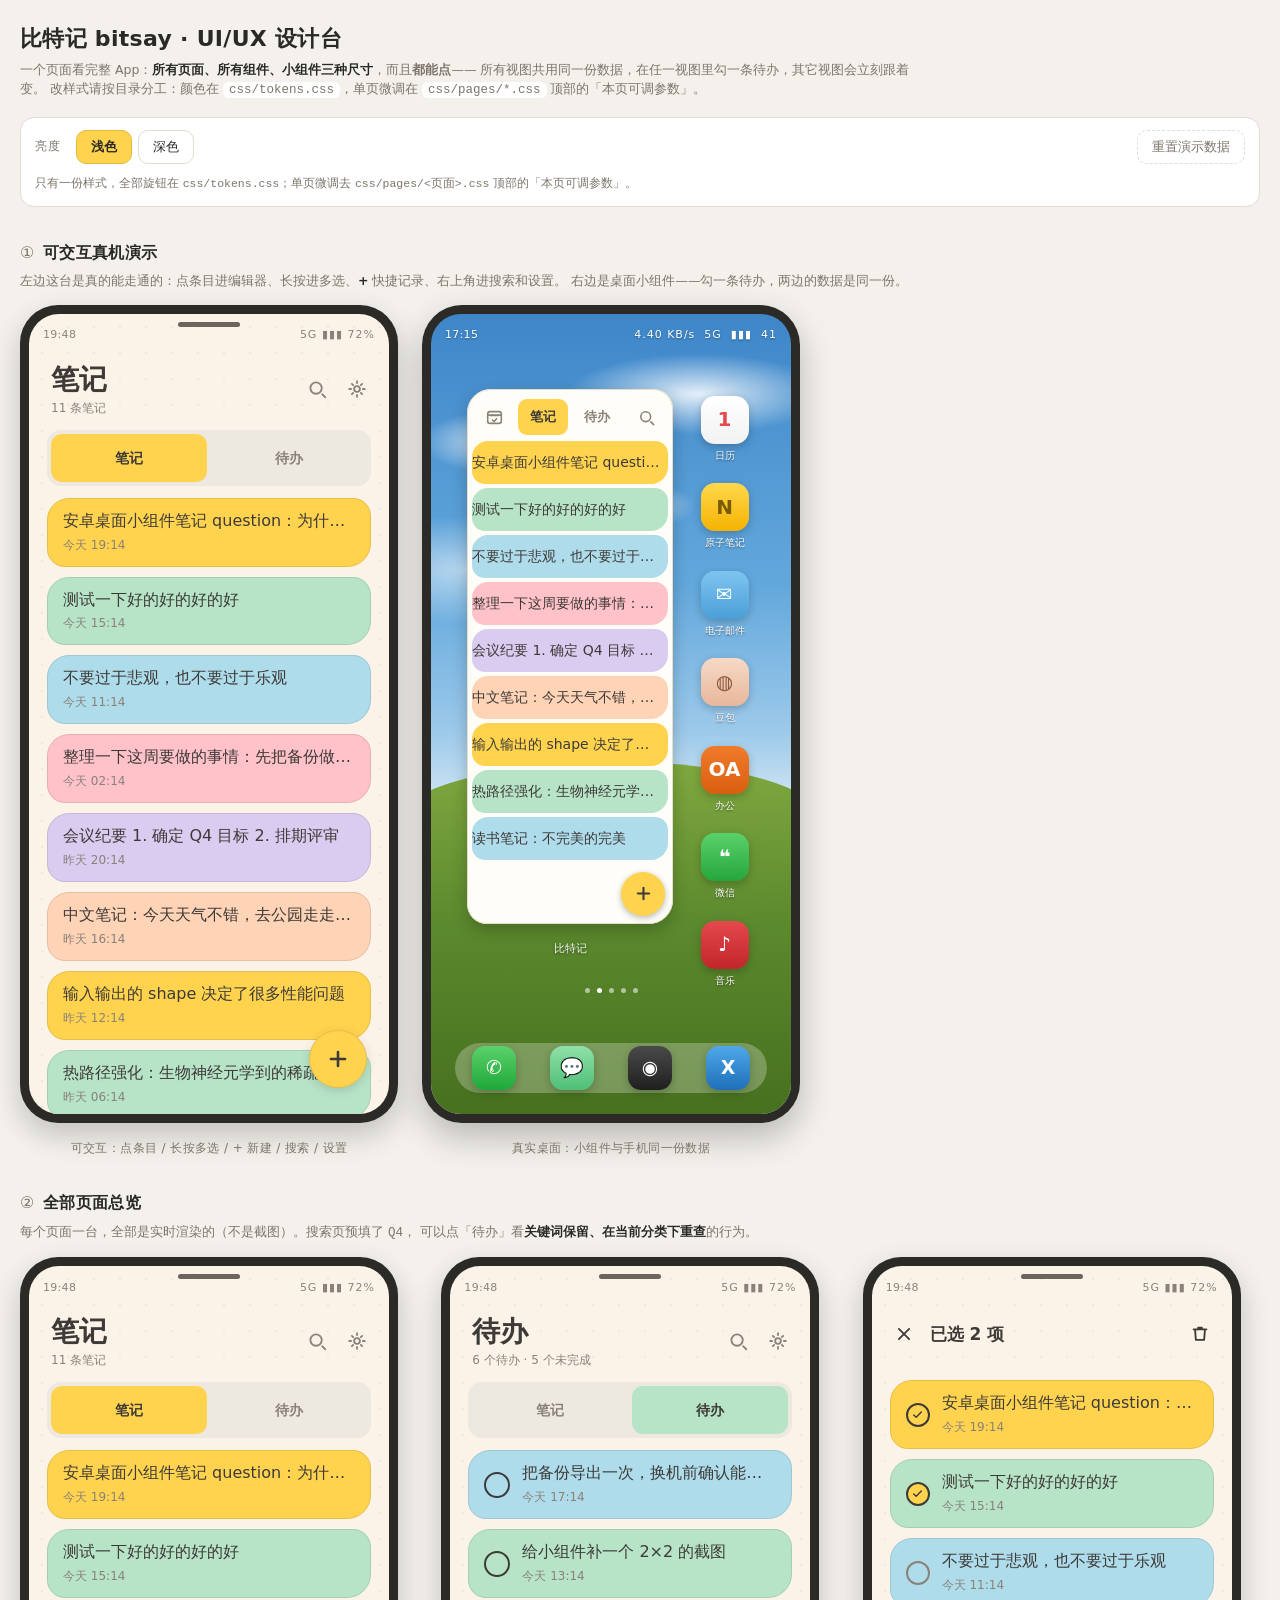
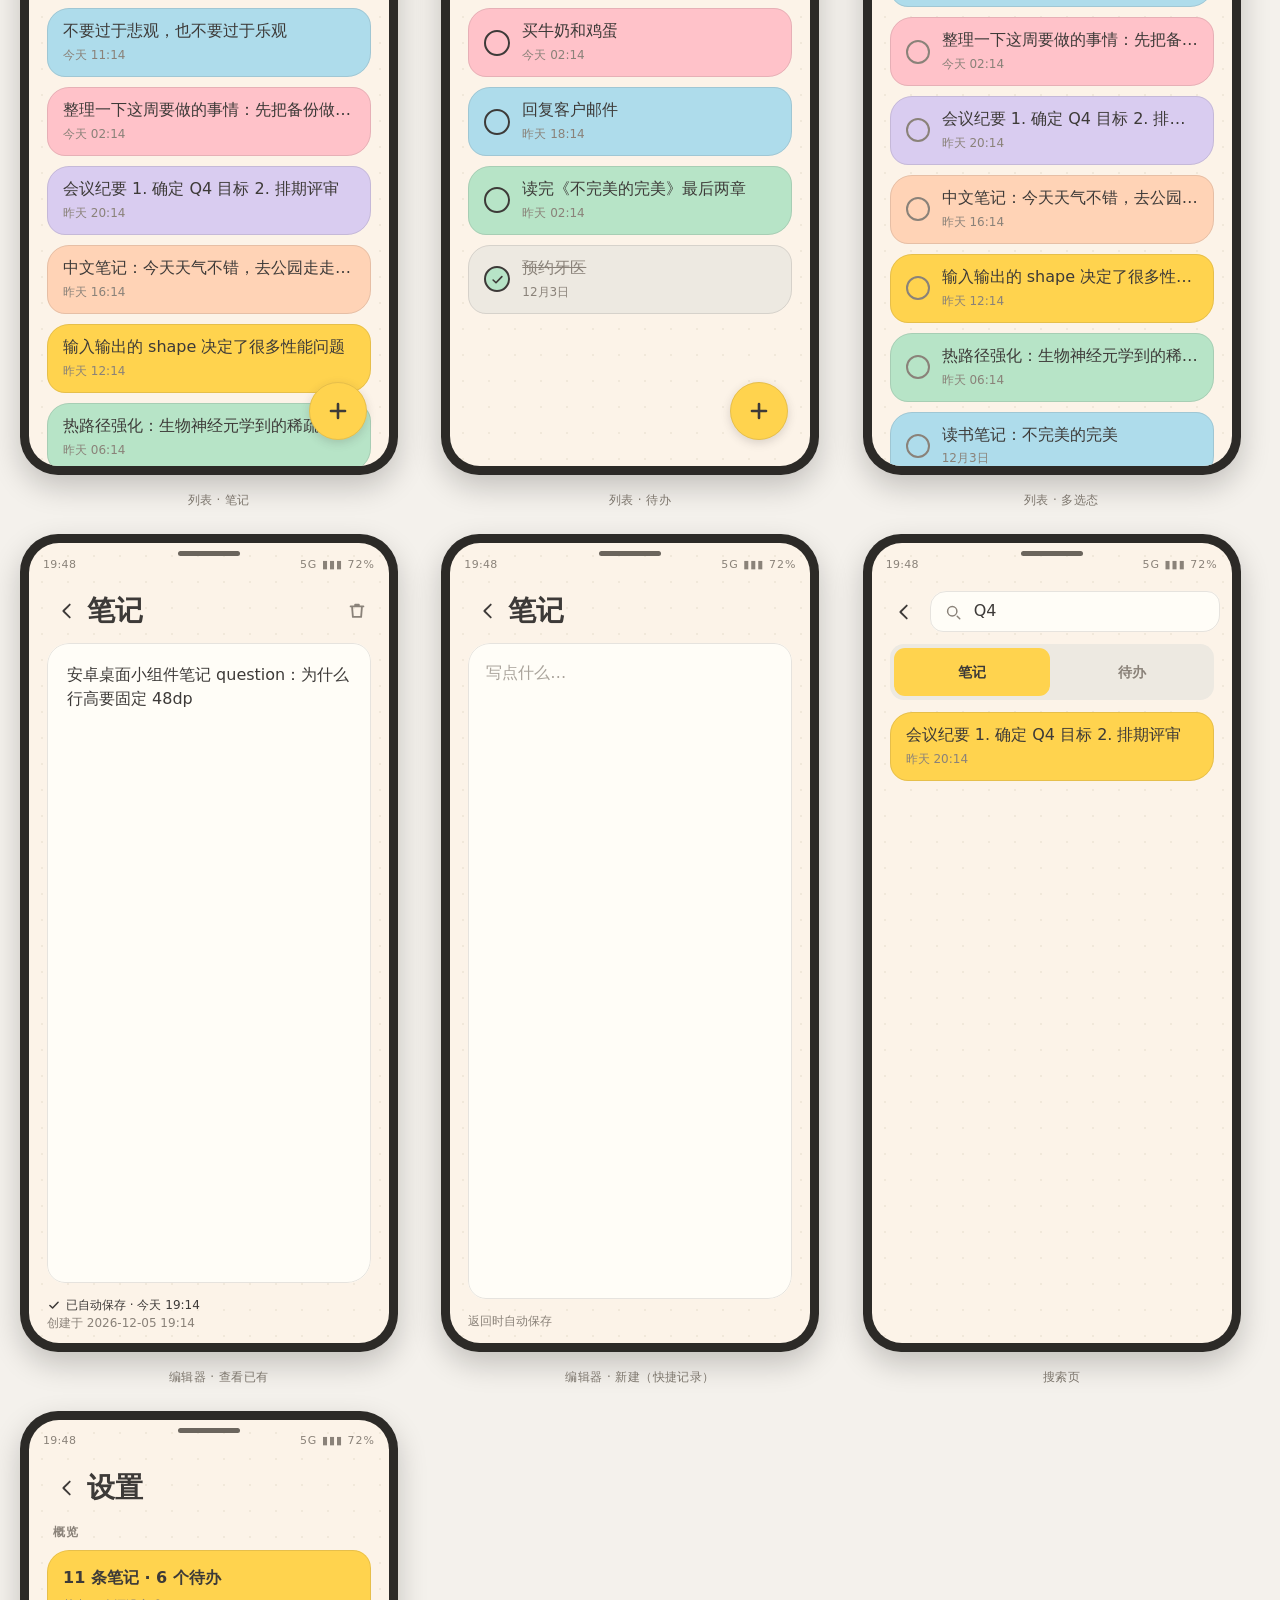
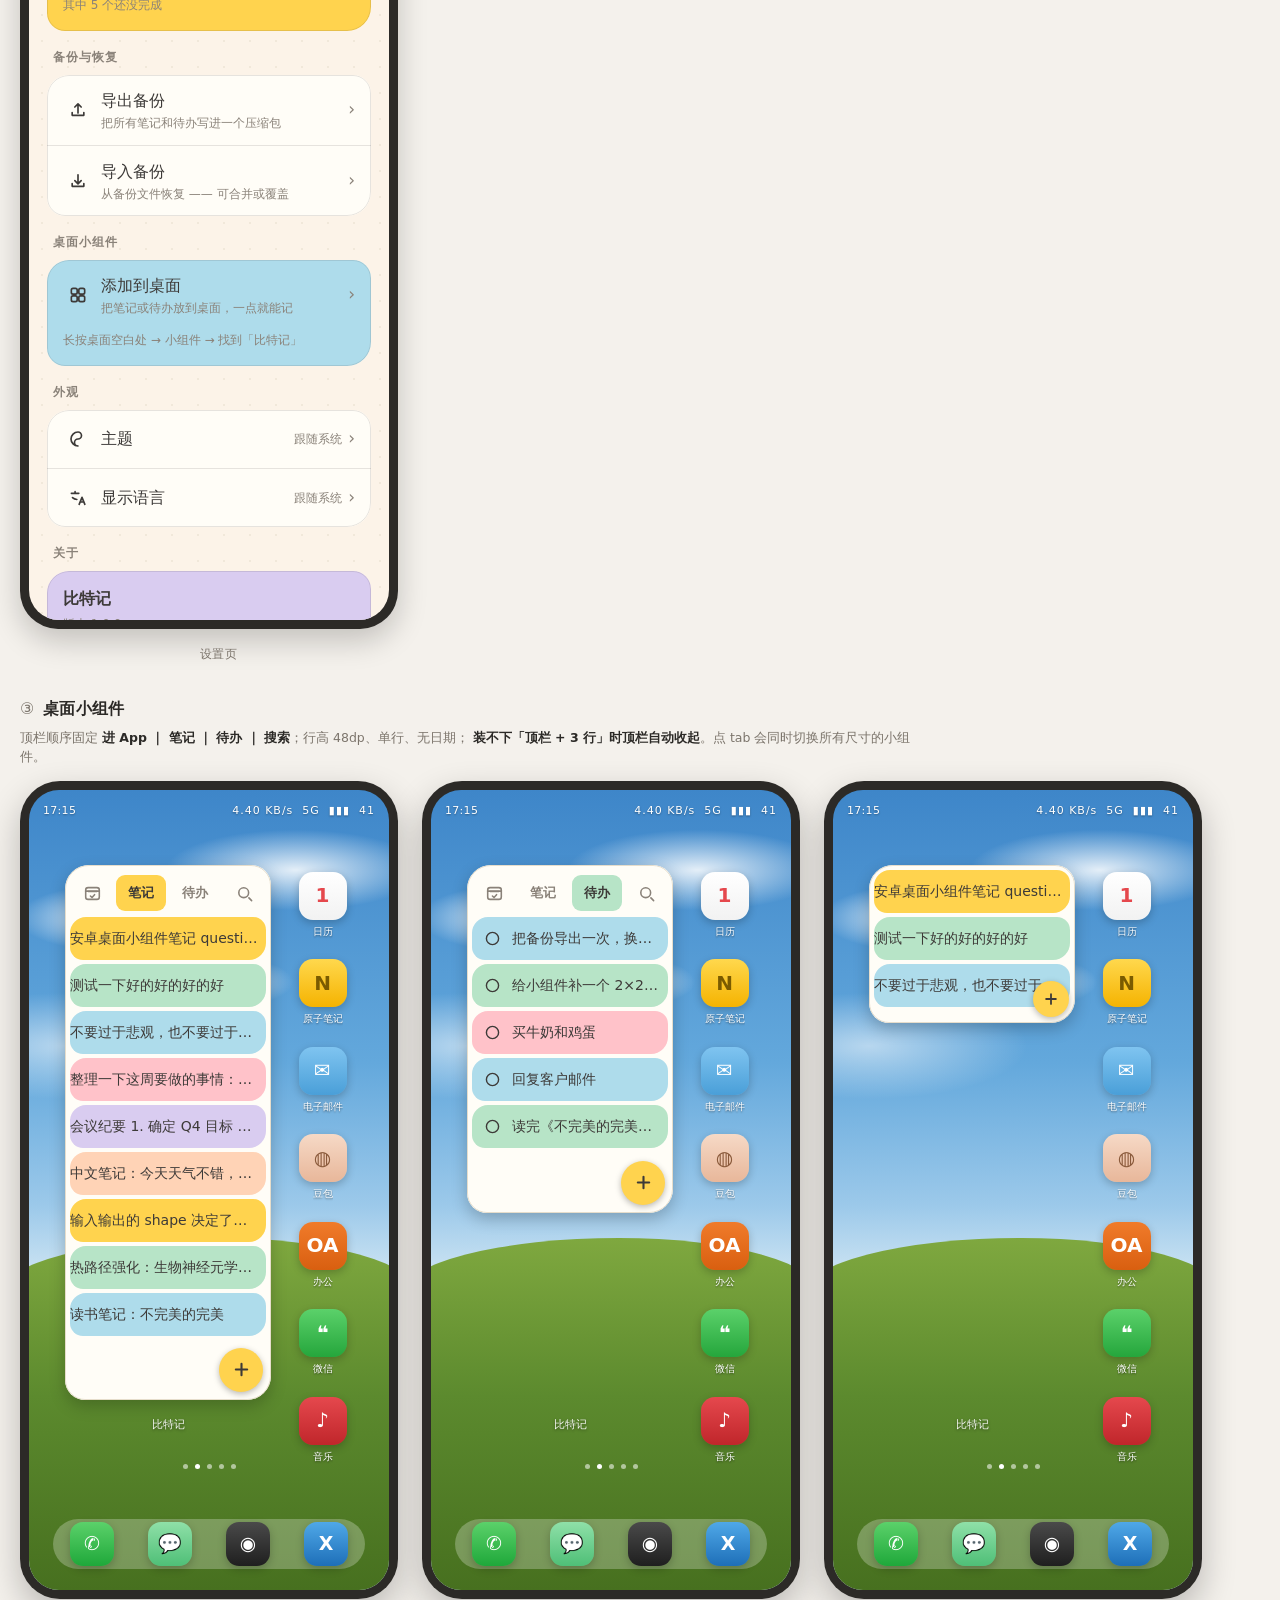
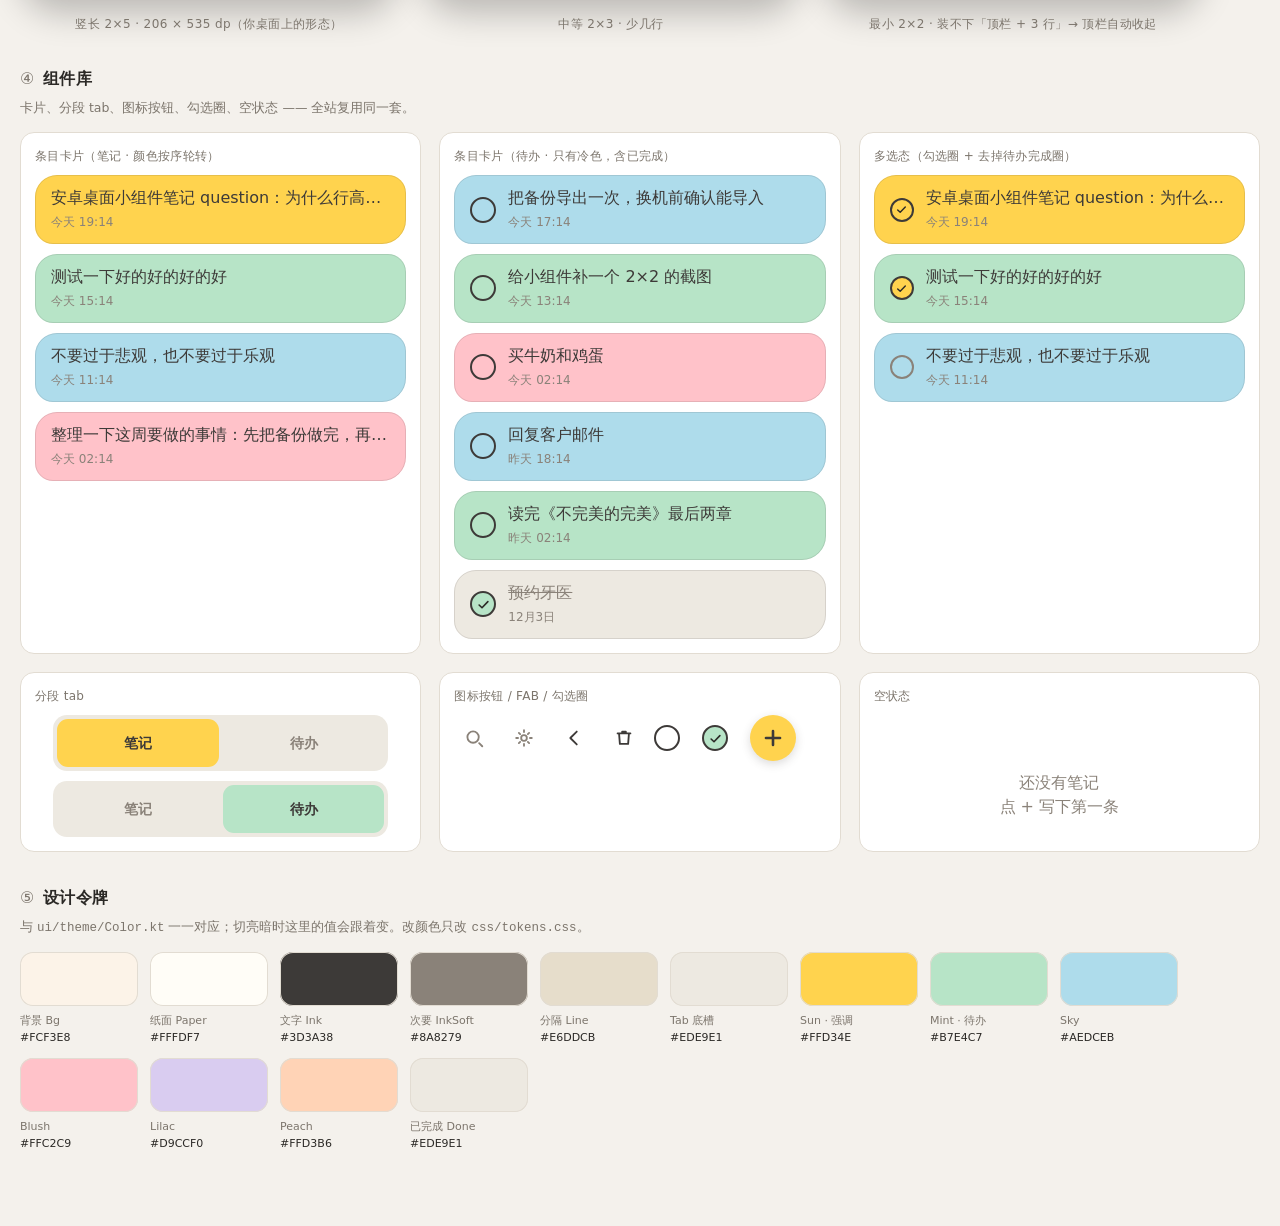
==== design/index.html @ 50a872a7 "feat: 新增预览调试网页" ====
<!DOCTYPE html>
<html lang="zh-CN">
<head>
<meta charset="utf-8">
<meta name="viewport" content="width=device-width, initial-scale=1">
<title>比特记 bitsay · UI/UX 设计台</title>
<!-- 顺序有讲究：tokens → base → components → 各页面 → 深色 → 演示台 -->
<link rel="stylesheet" href="css/tokens.css">
<link rel="stylesheet" href="css/base.css">
<link rel="stylesheet" href="css/components.css">
<link rel="stylesheet" href="css/pages/list.css">
<link rel="stylesheet" href="css/pages/editor.css">
<link rel="stylesheet" href="css/pages/search.css">
<link rel="stylesheet" href="css/pages/settings.css">
<link rel="stylesheet" href="css/pages/widget.css">
<link rel="stylesheet" href="css/pages/homescreen.css">
<link rel="stylesheet" href="css/dark.css">
<link rel="stylesheet" href="css/board.css">
</head>
<body data-dark="0">



<div class="shell">
  <h1 class="shell__title">比特记 bitsay · UI/UX 设计台</h1>
  <p class="shell__sub">
    一个页面看完整 App：<b>所有页面、所有组件、小组件三种尺寸</b>，而且<strong>都能点</strong>——
    所有视图共用同一份数据，在任一视图里勾一条待办，其它视图会立刻跟着变。
    改样式请按目录分工：颜色在 <code>css/tokens.css</code>，单页微调在 <code>css/pages/*.css</code> 顶部的「本页可调参数」。
  </p>

  <div class="panel">
    <div class="panel__row">
      <span class="panel__label">亮度</span>
      <div id="modes" style="display:flex;gap:6px">
        <button class="btn" data-d="0" aria-pressed="true">浅色</button>
        <button class="btn" data-d="1">深色</button>
      </div>
      <span class="spacer"></span>
      <button class="btn btn--ghost" id="reset">重置演示数据</button>
    </div>
    <div class="panel__row" style="margin-top:10px">
      <span class="hint">
        只有一份样式，全部旋钮在 <code>css/tokens.css</code>；单页微调去
        <code>css/pages/&lt;页面&gt;.css</code> 顶部的「本页可调参数」。
      </span>
    </div>
  </div>

  <h2 class="sect-title"><span class="n">①</span>可交互真机演示</h2>
  <p class="sect-sub">左边这台是真的能走通的：点条目进编辑器、长按进多选、<b>+</b> 快捷记录、右上角进搜索和设置。
    右边是桌面小组件——勾一条待办，两边的数据是同一份。</p>
  <div class="stage" id="demo"></div>

  <h2 class="sect-title"><span class="n">②</span>全部页面总览</h2>
  <p class="sect-sub">每个页面一台，全部是实时渲染的（不是截图）。搜索页预填了 <code>Q4</code>，
    可以点「待办」看<b>关键词保留、在当前分类下重查</b>的行为。</p>
  <div class="grid" id="overview"></div>

  <h2 class="sect-title"><span class="n">③</span>桌面小组件</h2>
  <p class="sect-sub">顶栏顺序固定 <b>进 App ｜ 笔记 ｜ 待办 ｜ 搜索</b>；行高 48dp、单行、无日期；
    <b>装不下「顶栏 + 3 行」时顶栏自动收起</b>。点 tab 会同时切换所有尺寸的小组件。</p>
  <div class="stage" id="widgets"></div>

  <h2 class="sect-title"><span class="n">④</span>组件库</h2>
  <p class="sect-sub">卡片、分段 tab、图标按钮、勾选圈、空状态 —— 全站复用同一套。</p>
  <div class="knobs" id="components"></div>

  <h2 class="sect-title"><span class="n">⑤</span>设计令牌</h2>
  <p class="sect-sub">与 <code>ui/theme/Color.kt</code> 一一对应；切亮暗时这里的值会跟着变。改颜色只改 <code>css/tokens.css</code>。</p>
  <div class="pal" id="palette"></div>

  </div>
</div>

<script src="js/icons.js"></script>
<script src="js/store.js"></script>
<script src="js/ui.js"></script>
<script src="js/pages/list.js"></script>
<script src="js/pages/editor.js"></script>
<script src="js/pages/search.js"></script>
<script src="js/pages/settings.js"></script>
<script src="js/pages/widget.js"></script>
<script src="js/app.js"></script>
</body>
</html>
---- design/css/tokens.css ----
/* ==========================================================================
   tokens.css —— 设计令牌（唯一的"真理来源"）
   --------------------------------------------------------------------------
   整个设计台只有这一份样式：想调整观感，**优先改这里**。
   某个页面要单独调，去 css/pages/<页面>.css 顶部的「本页可调参数」，
   那里可以在不改全局的前提下覆盖这些变量。

   约束：页面样式里不许写死 #RRGGBB，只能用 var(--c-*)。
   ========================================================================== */

:root{
  /* ================= 颜色（浅色） =================
     与 ui/theme/Color.kt 的 LightPalette、res/values/colors.xml 一一对应 */
  --c-bg:        #FCF3E8;   /* 页面底色，牛皮纸 */
  --c-paper:     #FFFDF7;   /* 纸面：编辑器、输入框、白色卡片 */
  --c-ink:       #3D3A38;   /* 主文字 */
  --c-ink-soft:  #8A8279;   /* 次要文字：时间、说明 */
  --c-line:      #E6DDCB;   /* 分隔线 / 点阵 */
  --c-track:     #EDE9E1;   /* 分段 tab 的底槽 */

  --c-sun:   #FFD34E;       /* 主题强调色，也是笔记卡片的第 1 色 */
  --c-mint:  #B7E4C7;       /* 待办强调色 */
  --c-sky:   #AEDCEB;
  --c-blush: #FFC2C9;
  --c-lilac: #D9CCF0;
  --c-peach: #FFD3B6;
  --c-done:  #EDE9E1;       /* 已完成的卡片 */

  --c-on-accent: #3D3A38;   /* 压在粉彩色块上的文字 */
  --c-shadow:    rgba(61,58,56,.18);
  --c-danger:    #D9736B;

  /* ================= 颜色（深色） =================
     深色不是"把颜色反过来"：粉彩整体降亮度，否则等于在暗底上戳六个洞 */
  --c-bg-d:        #211F1D;
  --c-paper-d:     #2C2A27;
  --c-ink-d:       #F2EDE4;
  --c-ink-soft-d:  #A79F94;
  --c-line-d:      #443F39;
  --c-track-d:     #3A3733;
  --c-sun-d:   #6B5320;
  --c-mint-d:  #2F4F3C;
  --c-sky-d:   #29454F;
  --c-blush-d: #52333A;
  --c-lilac-d: #3E3654;
  --c-peach-d: #523D2C;
  --c-done-d:  #2A2825;
  --c-on-accent-d: #F2EDE4;
  --c-shadow-d: rgba(0,0,0,.45);

  /* ================= 形状 =================
     四角半径刻意不相等（对应 CuteShape），这是"手绘感"最省力的来源 */
  --r-card:     22px 18px 24px 18px;
  --r-card-sm:  16px 13px 17px 13px;
  --r-block:    14px;      /* 分段 tab 的底槽 / 设置页色块 */
  --r-tab:      11px;
  --r-pill:     999px;

  /* ================= 描边 ================= */
  --bw:      1.5px;        /* 卡片描边粗细 */
  --bc:      rgba(61,58,56,.13);

  /* ================= 间距节奏 ================= */
  --sp-1: 4px;  --sp-2: 8px;  --sp-3: 12px;
  --sp-4: 16px; --sp-5: 20px; --sp-6: 28px;
  --pad-page:  18px;       /* 页面左右留白 */
  --gap-list:  10px;       /* 列表条目间距 */

  /* 列表 / 卡片：首页和搜索页共用同一套 .list / .card，
     所以默认值放全局，避免某一页忘了定义导致整条 padding 失效。
     各页仍可在自己的「本页可调参数」里覆盖（见 css/pages/list.css / search.css） */
  --list-pad-x:      18px;   /* 列表左右留白（实测卡片 x 18..342） */
  --list-pad-top:    12px;
  --list-pad-bottom: 104px;  /* 给 FAB 让位 */
  --list-gap:        10px;   /* 条目间距（实测卡片节距 78.9 = 68.9 + 10） */
  --card-pad-y:      14px;
  --card-pad-x:      16px;

  /* ================= 字号 =================
     对应 AppTypography；--fs-body 就是正文 16sp */
  --fs-hero:  22px;        /* 页面大标题 */
  --fs-title: 17px;        /* 区块标题、多选计数 */
  --fs-body:  16px;        /* 正文、卡片文字 */
  --fs-ui:    14px;        /* 按钮、tab */
  --fs-meta:  12px;        /* 时间、说明 */
  --lh-body:  1.5;

  /* ================= 阴影 ================= */
  --shadow-card: none;                       /* 卡片默认不投影，只有白纸才需要 */
  --shadow-fab:  0 3px 10px var(--c-shadow);

  /* ================= 纸纹点阵 =================
     铺在整块屏幕上的点阵（对应 PaperBackground）。0 = 关掉 */
  --dots:      .5;
  --dot-size:  26px;

  /* ================= 动效 ================= */
  --dur:  .18s;
  --ease: cubic-bezier(.2,.7,.3,1);
}
---- design/css/base.css ----
/* ==========================================================================
   base.css —— reset、演示台外壳、手机框
   --------------------------------------------------------------------------
   注意分工：
   * 外壳（.shell / .stage / .panel）只用 --sh-* 变量，不参与 App 的主题，
     否则切深色时连演示台一起变，看不清 App 本身的效果；
   * 手机内部的 .app-root 才吃 tokens.css 里的设计令牌。
   ========================================================================== */

*,*::before,*::after{ box-sizing:border-box; }
html,body{ margin:0; padding:0; }
button{ font:inherit; color:inherit; background:none; border:none; padding:0; cursor:pointer; }
ul{ margin:0; padding:0; list-style:none; }

/* ---------- 演示台外壳 ---------- */
:root{
  /* ---------- 真机尺寸（vivo V2309A：1260×2800 @560dpi = 360×800 dp） ----------
     下面全部按 1 CSS px = 1 dp 画，所以 Kotlin 里的 dp 值可以直接抄过来对照 */
  --screen-w: 360px;
  --screen-h: 800px;
  --safe-top: 36px;        /* 状态栏高度，对应 WindowInsets.safeDrawing 的顶部 */

  --sh-bg:#F4F1EC;
  --sh-panel:#FFFFFF;
  --sh-ink:#2B2926;
  --sh-ink-soft:#7C756C;
  --sh-line:#E2DCD2;
  --sh-accent:#FFD34E;
}
body{
  background:var(--sh-bg);
  color:var(--sh-ink);
  font-family:-apple-system,BlinkMacSystemFont,"PingFang SC","Hiragino Sans GB",
              "Microsoft YaHei","Noto Sans SC",system-ui,sans-serif;
  font-size:14px; line-height:1.55;
  -webkit-font-smoothing:antialiased;
}
.shell{ max-width:1340px; margin:0 auto; padding:22px 20px 80px; }
.shell__title{ font-size:22px; font-weight:800; margin:0 0 4px; letter-spacing:.3px; }
.shell__sub{ color:var(--sh-ink-soft); font-size:12.5px; margin:0 0 16px; max-width:900px; }
.shell__sub b{ color:var(--sh-ink); }
.shell__sub code{ background:var(--sh-panel); padding:1px 6px; border-radius:6px; }

.panel{
  background:var(--sh-panel); border:1px solid var(--sh-line); border-radius:14px;
  padding:12px 14px; margin-bottom:10px;
}
.panel__row{ display:flex; flex-wrap:wrap; gap:8px 14px; align-items:center; }
.panel__label{ font-size:11.5px; color:var(--sh-ink-soft); letter-spacing:.6px;
  text-transform:uppercase; margin-right:2px; }
.spacer{ flex:1 1 auto; }

.btn{
  font-size:13px; padding:6px 14px; border-radius:10px;
  border:1px solid var(--sh-line); background:var(--sh-panel); color:var(--sh-ink);
  transition:background var(--dur,.18s) var(--ease,cubic-bezier(.2,.7,.3,1));
}
.btn:hover{ background:#FAF8F4; }
.btn[aria-pressed="true"]{ background:var(--sh-accent); border-color:#E0B93F; font-weight:700; }
.btn--ghost{ border-style:dashed; color:var(--sh-ink-soft); }
.hint{ font-size:11.5px; color:var(--sh-ink-soft); line-height:1.7; }
kbd{ background:#EFEBE4; border:1px solid var(--sh-line); border-bottom-width:2px;
  border-radius:5px; padding:0 5px; font-size:11px; font-family:inherit; }

/* ---------- 舞台布局 ---------- */
.stage{ display:flex; flex-wrap:wrap; gap:24px; align-items:flex-start; margin-top:14px; }
.stage--center{ justify-content:flex-start; }
.col{ display:flex; flex-direction:column; gap:16px; }
.col__cap{ font-size:12px; color:var(--sh-ink-soft); text-align:center; letter-spacing:.4px; }

/* ---------- 手机框（屏幕 360×800 dp，1px = 1dp） ---------- */
.phone{
  width:calc(var(--screen-w) + 18px); flex:0 0 auto; background:#2C2A27;
  border-radius:38px; padding:9px; box-shadow:0 12px 30px rgba(0,0,0,.20);
}
.phone__screen{
  width:var(--screen-w); height:var(--screen-h);
  border-radius:30px; overflow:hidden; position:relative;
  background:var(--c-bg);
  transition:background var(--dur) var(--ease);
}
/* 纸纹点阵铺满整屏（含状态栏下方），对应 PaperBackground */
.phone__screen::before{
  content:""; position:absolute; inset:0; pointer-events:none; z-index:0;
  background-image:radial-gradient(circle,var(--c-line) 1.1px,transparent 1.2px);
  background-size:var(--dot-size) var(--dot-size);
  opacity:var(--dots); transition:opacity var(--dur) var(--ease);
}
.phone__notch{
  position:absolute; top:8px; left:50%; transform:translateX(-50%);
  width:62px; height:5px; border-radius:99px; background:#6b655d; z-index:9;
}

/* 状态栏：真机高度 36dp，App 内容从它下面开始（enableEdgeToEdge + safeDrawing） */
.statusbar{
  position:absolute; top:0; left:0; right:0; height:var(--safe-top); z-index:8;
  display:flex; justify-content:space-between; align-items:center;
  font-size:11px; color:var(--c-ink-soft); padding:6px 14px 0; letter-spacing:.3px;
}
.statusbar__icons{ letter-spacing:1px; }
/* 桌面上的状态栏是白字（压在壁纸上） */
.hs .statusbar{ color:#fff; text-shadow:0 1px 2px rgba(0,0,0,.35); }

/* ---------- 总览网格 ---------- */
.grid{ display:grid; grid-template-columns:repeat(auto-fill,minmax(320px,1fr)); gap:24px; margin-top:14px; }
.grid__cell{ display:flex; flex-direction:column; gap:8px; }

/* 页面挂载点：铺满整屏，顶部由页面自己让出 --safe-top */
.host{ position:absolute; inset:0; z-index:1; display:flex; flex-direction:column; }
---- design/css/components.css ----
/* ==========================================================================
   components.css —— 跨页面复用的组件
   --------------------------------------------------------------------------
   所有数值来自真机实测（1260×2800 @560dpi → ÷3.5 = dp），
   括号里标的是 Android 侧的来源，方便两边对照。
   只想调某一个页面时**不要改这里**，去 css/pages/<页面>.css。
   ========================================================================== */

/* ---------- 页面骨架 ---------- */
.app-root{
  position:relative; flex:1 1 auto; min-height:0;
  display:flex; flex-direction:column;
  padding-top:var(--safe-top);          /* enableEdgeToEdge + safeDrawing */
  background:transparent; color:var(--c-ink);
  font-size:var(--fs-body); line-height:var(--lh-body);
}
.page{ flex:1 1 auto; display:flex; flex-direction:column; min-height:0; }

/* ---------- 顶部栏 ----------
   ListScreen.Header: padding(start=22, end=12, top=12, bottom=14)
   标题 22dp 起、y48 起；副标题紧跟其下 2dp */
.topbar{
  display:flex; align-items:center; flex:0 0 auto;
  padding:12px 12px 14px 22px;
}
.topbar__titles{ flex:1 1 auto; min-width:0; }
.topbar__title{
  font-size:28px; line-height:36px; font-weight:700; margin:0;   /* headlineMedium */
  white-space:nowrap; overflow:hidden; text-overflow:ellipsis;
}
.topbar__sub{ font-size:12px; line-height:16px; color:var(--c-ink-soft); margin-top:2px; }
.topbar__actions{ display:flex; align-items:center; }

/* 编辑器 / 设置页的顶栏：Column 的 padding 是 vertical=12, horizontal=18，
   顶栏行高 40，标题 22sp/28sp，前面留 6dp */
.topbar--page{ padding:12px 12px 8px 18px; }
.topbar--page .topbar__title{ font-size:22px; line-height:28px; }   /* titleLarge */
.topbar--page .topbar__titles{ padding-left:6px; }

/* ---------- 图标按钮 ----------
   CuteIconButton：视觉 40×40（真机上被 Compose 扩到 48×48 的触摸目标，
   但**画出来的**是 40，所以这里按 40 画） */
.icon-btn{
  width:40px; height:40px; flex:0 0 auto; display:grid; place-items:center;
  color:var(--c-ink-soft); border-radius:var(--r-pill);
}
.icon-btn:hover{ background:rgba(128,128,128,.10); }
.icon-btn--ink{ color:var(--c-ink); }
.icon-btn svg{ width:22px; height:22px; display:block; }   /* 图标字形 22dp */

/* ---------- 分段 tab ----------
   SegmentedTabs = 轨道(左右各留 18dp，内部 4dp 内边距) + 按钮 48dp 高 */
.seg{
  display:flex; gap:4px; margin:0 var(--pad-page);
  padding:4px; background:var(--c-track); border-radius:var(--r-block);
  flex:0 0 auto;
}
.seg__item{
  flex:1 1 0; height:48px; display:grid; place-items:center;
  font-size:14px; line-height:20px; font-weight:700;      /* labelLarge */
  color:var(--c-ink-soft); border-radius:var(--r-tab);
  transition:background var(--dur) var(--ease), color var(--dur) var(--ease);
}
.seg__item--on{ background:var(--seg-accent,var(--c-sun)); color:var(--c-on-accent); }

/* ---------- 条目卡片 ----------
   实测：整卡 68.9dp 高 = 14 + 文字行 18.9 + 6 + 时间行 16 + 14 */
.card{
  position:relative; display:flex; align-items:center;
  padding:14px 16px; border-radius:var(--r-card);
  background:var(--card-fill,var(--c-paper));
  box-shadow:var(--shadow-card);
  cursor:pointer; -webkit-user-select:none; user-select:none;
}
.card:active{ transform:scale(.99); }
.card__body{ flex:1 1 auto; min-width:0; }
.card__text{
  font-size:16px; line-height:18.9px; color:var(--card-ink,var(--c-ink));
  white-space:nowrap; overflow:hidden; text-overflow:ellipsis;
}
.card__meta{ font-size:12px; line-height:16px; color:var(--c-ink-soft); margin-top:6px; }
.card--done{ --card-fill:var(--c-done); --card-ink:var(--c-ink-soft); }
.card--done .card__text{ text-decoration:line-through; }

/* 描边单独一层：不参与内部布局，改 --bw/--bc 也不会挤到内容 */
.inked{ position:relative; }
.inked::after{
  content:""; position:absolute; inset:0; pointer-events:none; border-radius:inherit;
  border:var(--bw) solid var(--bc);
}

/* ---------- 待办勾选圈：26dp，右侧 12dp 间距 ---------- */
.tick{
  width:26px; height:26px; flex:0 0 auto; margin-right:12px;
  display:grid; place-items:center; border-radius:var(--r-pill);
  border:2px solid var(--c-ink); background:transparent;
}
.tick--on{ background:var(--c-mint); }
.tick svg{ width:15px; height:15px; }

/* ---------- 多选圈：24dp ---------- */
.pick{
  width:24px; height:24px; flex:0 0 auto; margin-right:12px;
  display:grid; place-items:center; border-radius:var(--r-pill);
  border:2px solid var(--c-ink-soft);
}
.pick--on{ background:var(--c-sun); border-color:var(--c-ink); }
.pick svg{ width:13px; height:13px; }

/* ---------- FAB：58dp，右下各留 22 / 26dp，字形 26dp ---------- */
.fab{
  position:absolute; right:22px; bottom:26px; width:58px; height:58px;
  border-radius:var(--r-pill); background:var(--c-sun); color:var(--c-on-accent);
  display:grid; place-items:center; box-shadow:var(--shadow-fab); z-index:4;
}
.fab:active{ transform:scale(.95); }
.fab svg{ width:26px; height:26px; }

/* ---------- 空状态 ----------
   EmptyHint = 整行 + 上下各 56dp 内边距 + 居中，用 bodyLarge（16sp） */
.empty{
  padding:56px var(--pad-page); text-align:center;
  color:var(--c-ink-soft); font-size:16px; line-height:24px; white-space:pre-line;
}

/* ---------- 轻提示 / 对话框 ---------- */
.toast{
  position:absolute; left:50%; bottom:110px; transform:translateX(-50%) translateY(8px);
  background:var(--c-ink); color:var(--c-bg); font-size:12.5px;
  padding:8px 16px; border-radius:var(--r-pill); z-index:20;
  opacity:0; pointer-events:none; max-width:80%; text-align:center;
  transition:opacity var(--dur) var(--ease), transform var(--dur) var(--ease);
}
.toast--on{ opacity:1; transform:translateX(-50%) translateY(0); }

.scrim{
  position:absolute; inset:0; background:rgba(0,0,0,.38); z-index:30;
  display:grid; place-items:center; padding:24px;
  opacity:0; pointer-events:none; transition:opacity var(--dur) var(--ease);
}
.scrim--on{ opacity:1; pointer-events:auto; }
.dialog{
  width:100%; background:var(--c-paper); border-radius:var(--r-card);
  padding:18px 8px 8px; box-shadow:0 12px 30px rgba(0,0,0,.25);
}
.dialog__title{ font-size:17px; font-weight:700; padding:0 16px 8px; }
.dialog__opt{
  display:flex; align-items:center; gap:10px; padding:13px 16px; border-radius:12px;
  font-size:16px; cursor:pointer;
}
.dialog__opt:hover{ background:rgba(128,128,128,.10); }
.dialog__opt .check{ width:18px; color:var(--c-ink); }
.dialog__actions{ display:flex; justify-content:flex-end; padding:6px 10px 4px; }
.dialog__actions button{ font-size:14px; font-weight:700; padding:8px 14px; border-radius:10px; }
---- design/css/pages/list.css ----
/* ==========================================================================
   列表页（笔记 / 待办）—— 对应 ui/screen/ListScreen.kt
   ========================================================================== */

/* ---------- 本页可调参数（只影响列表页，覆盖 tokens.css 的共享默认值） ---------- */
.list-page{
  --list-pad-x:      18px;   /* 左右留白（实测卡片 x 18..342） */
  --list-pad-top:    12px;   /* tab 底 162 → 首卡顶 184 */
  --list-pad-bottom: 104px;  /* 给 FAB 让位，对应 contentPadding bottom = 104.dp */
  --list-gap:        10px;   /* 条目间距 */
  --card-pad-y:      14px;
  --card-pad-x:      16px;
}

/* ---------- 顶部栏：标题 22dp 起、y48 起；图标按钮贴右 12dp ---------- */
.list-page .topbar{ padding:12px 12px 14px 22px; }

/* 多选态：整条顶栏被替换（标题、搜索、设置全部让位，tab 也一起收掉）
   SelectionHeader: padding(start=12, end=12, top=12, bottom=14) */
.list-page .selbar{
  display:flex; align-items:center; flex:0 0 auto;
  padding:12px 12px 14px 12px;
}
.list-page .selbar__count{
  flex:1 1 auto; padding-left:6px; font-size:17px; font-weight:700;
}

/* ---------- 列表 ---------- */
.list{
  flex:1 1 auto; min-height:0; overflow-y:auto; overflow-x:hidden;
  padding:var(--list-pad-top) var(--list-pad-x) var(--list-pad-bottom);
  display:flex; flex-direction:column; gap:var(--list-gap);
  scrollbar-width:thin;
}
.list::-webkit-scrollbar{ width:3px; }
.list::-webkit-scrollbar-thumb{ background:var(--c-line); border-radius:3px; }
.list::-webkit-scrollbar-track{ background:transparent; }
.list .card{ padding:var(--card-pad-y) var(--card-pad-x); }

/* 多选态下不显示 FAB（新建不是批量动作） */
.list-page--selecting .fab{ display:none; }
---- design/css/pages/editor.css ----
/* ==========================================================================
   编辑器 —— 对应 ui/screen/EditorScreen.kt
   没有保存按钮：边打边存，返回即离开。
   实测：顶栏 36..88，纸面 100..740，状态行 754..770，创建时间 772..788
   ========================================================================== */

/* ---------- 本页可调参数 ---------- */
.editor-page{
  --sheet-pad: 18px;       /* 纸面内边距（实测正文 x 36..324 = 18+18 .. 342-18） */
  --sheet-gap-top: 12px;   /* 顶栏到纸面 */
  --foot-pad-top: 14px;    /* 纸面到状态行 */
  --page-pad-x: 18px;
  --page-pad-bottom: 12px;
}

.editor-page .topbar{ padding:12px 12px var(--sheet-gap-top) 18px; }

.editor-page__body{
  flex:1 1 auto; min-height:0; display:flex; flex-direction:column;
  padding:0 var(--page-pad-x) var(--page-pad-bottom);
}

.sheet{
  flex:1 1 auto; min-height:0; position:relative; overflow-y:auto;
  padding:var(--sheet-pad); border-radius:var(--r-card);
  background:var(--c-paper); box-shadow:var(--shadow-card);
}
.sheet__input{
  width:100%; height:100%; min-height:100%; resize:none;
  border:none; outline:none; background:transparent; color:var(--c-ink);
  font:inherit; font-size:16px; line-height:24px;   /* bodyLarge 16sp/24sp */
}
.sheet__ph{
  position:absolute; top:var(--sheet-pad); left:var(--sheet-pad); right:var(--sheet-pad);
  color:var(--c-ink-soft); opacity:.72; pointer-events:none;
  font-size:16px; line-height:24px;
}

/* 底部状态：正在输入… / ✓ 已自动保存 · 刚刚 / 创建于 …（bodySmall 12sp/16sp） */
.editor-page__foot{
  padding-top:var(--foot-pad-top); font-size:12px; line-height:16px;
  color:var(--c-ink-soft); display:flex; flex-direction:column; gap:2px;
}
.editor-page__status{ display:flex; align-items:center; gap:5px; height:16px; }
.editor-page__status--saved{ color:var(--c-ink); }
.editor-page__status svg{ width:14px; height:14px; flex:0 0 auto; }
---- design/css/pages/search.css ----
/* ==========================================================================
   搜索页 —— 对应 ui/screen/SearchScreen.kt
   独立成页；结果复用列表页的 .card，不另做一套。
   实测：返回 12..52，输入框 58..348（高 38），tab 95..151
   ========================================================================== */

/* ---------- 本页可调参数 ---------- */
.search-page{
  --bar-pad-top: 12px;
  --bar-pad-x: 12px;
  --field-gap: 6px;         /* 返回按钮到输入框 */
  --field-pad-y: 10px;      /* 输入框上下内边距（高度 = 10+18+10 = 38） */
  --field-pad-x: 14px;
  --icon-gap: 10px;         /* 放大镜到文字 */

  /* 搜索页也用 .list / .card（结果和首页共用同一套卡片）。
     这里只覆盖不一样的两项，其余从 tokens.css 的共享默认值继承 ——
     注意**必须**保证这些变量有值，否则 padding 简写会整条失效。 */
  --list-pad-top:    12px;
  --list-pad-bottom: 24px;  /* 没有 FAB，底部不用留 104 */
}

.search-page__bar{
  display:flex; align-items:center; gap:var(--field-gap); flex:0 0 auto;
  padding:var(--bar-pad-top) var(--bar-pad-x) 0;
}
.field{
  flex:1 1 auto; display:flex; align-items:center; gap:var(--icon-gap);
  padding:var(--field-pad-y) var(--field-pad-x);
  background:var(--c-paper); border-radius:var(--r-card-sm);
  color:var(--c-ink-soft); font-size:16px;
}
.field svg{ width:18px; height:18px; flex:0 0 auto; }
.field__input{
  flex:1 1 auto; min-width:0; border:none; outline:none; background:transparent;
  font:inherit; font-size:16px; line-height:18.9px; color:var(--c-ink);
}
.field__input::placeholder{ color:var(--c-ink-soft); }

/* tab 与输入框之间 12dp（SearchScreen 里的 Spacer） */
.search-page .seg{ margin-top:12px; }
/* 搜索页的列表不需要给 FAB 留位（见上面「本页可调参数」） */
---- design/css/pages/settings.css ----
/* ==========================================================================
   设置页 —— 对应 ui/screen/SettingsScreen.kt
   实测：顶栏 36..96；分组标题 x24；色块 x18..342；
        行内：图标 x34 起 30dp，文字 x72 起，标题行高 24，说明行高 16
   ========================================================================== */

/* ---------- 本页可调参数 ---------- */
.settings-page{
  --sect-pad-left: 24px;    /* 分组标题比色块多缩进 6dp */
  --sect-gap-top: 16px;
  --sect-gap-bottom: 8px;
  --row-pad-y: 14px;
  --row-pad-x: 16px;
  --row-icon: 30px;         /* 行首图标 30dp */
  --row-icon-gap: 8px;      /* 图标到文字 8dp（实测图标 34..64，文字 72 起） */
}

.settings-page .topbar{ padding:12px 12px 12px 18px; }

.settings-page__body{
  flex:1 1 auto; min-height:0; overflow-y:auto;
  padding:0 var(--pad-page) 28px;
}
.settings-page__body::-webkit-scrollbar{ width:3px; }
.settings-page__body::-webkit-scrollbar-thumb{ background:var(--c-line); border-radius:3px; }

.sect{
  font-size:12px; line-height:20px; font-weight:700; letter-spacing:.9px;
  color:var(--c-ink-soft);
  padding-left:calc(var(--sect-pad-left) - var(--pad-page));
  margin:var(--sect-gap-top) 0 var(--sect-gap-bottom);
}
.sect:first-child{ margin-top:2px; }

.block{
  position:relative; border-radius:var(--r-card); background:var(--c-paper);
  box-shadow:var(--shadow-card); overflow:hidden;
}
.block--tinted{ background:var(--block-fill,var(--c-paper)); }
.block__pad{ padding:16px; }

.srow{
  display:flex; align-items:center;
  padding:var(--row-pad-y) var(--row-pad-x); cursor:pointer;
}
.srow:hover{ background:rgba(128,128,128,.07); }
.srow + .srow{ border-top:1px solid var(--bc); }
.srow__icon{
  width:var(--row-icon); height:var(--row-icon); flex:0 0 auto;
  display:grid; place-items:center; color:var(--c-ink);
  margin-right:var(--row-icon-gap);
}
.srow__icon svg{ width:20px; height:20px; }
.srow__text{ flex:1 1 auto; min-width:0; }
.srow__title{ font-size:16px; line-height:24px; }        /* titleMedium 16sp/24sp */
.srow__desc{ font-size:12px; line-height:16px; color:var(--c-ink-soft); margin-top:2px; }
.srow__value{ font-size:12px; line-height:16px; color:var(--c-ink-soft); }
.srow__chev{ color:var(--c-ink-soft); font-size:17px; margin-left:6px; }

.big-stat{ font-size:16px; line-height:24px; font-weight:700; }
.note-text{ font-size:12px; line-height:20px; color:var(--c-ink-soft); }
---- design/css/pages/widget.css ----
/* ==========================================================================
   桌面小组件 —— 对应 res/layout/widget_bitsay.xml + WidgetRenderer.kt
   --------------------------------------------------------------------------
   底色不是页面的牛皮纸，而是纸白 --c-paper（res/values/colors.xml 的 widget_bg=#FFFDF7），
   配 1.5dp 的 --c-line 描边 + 不等圆角 24/20/24/20（widget_bg.xml），
   所以它在壁纸上看起来是一张白卡片 —— 这点和 App 内页面不一样。

   尺寸取自真机实测（宿主把小组件按约 0.91 倍渲染，所以比声明的 48dp 略小）：
     * 小组件 RemoteViews 实际 206 × 535 dp，顶栏 47.4，行节距 47.1（卡片 43.4）
     * 图标按钮 43.7 × 43.4；tab 高 36.3、宽 57.4；勾选圈可点区 40dp
   声明的值是 48dp/52dp（Material 最小触摸目标），改的时候两个都想想。
   ========================================================================== */

/* ---------- 本页可调参数 ---------- */
.widget{
  --w-row-h: 43px;          /* 一行卡片的高度（声明 48dp） */
  --w-row-gap: 4px;         /* 行间距（行有 2dp 外边距 ×2） */
  --w-head-h: 47px;         /* 顶栏高度（声明 52dp） */
  --w-btn: 44px;            /* 顶栏图标按钮（声明 48dp） */
  --w-tab-h: 36px;
  --w-tick-w: 40px;         /* 勾选圈的可点宽度 */
  --w-fab: 44px;
  --w-pad: 5px;             /* 卡片外内边距 */
}

.widget{
  position:relative; display:flex; flex-direction:column;
  background:var(--c-paper);                  /* widget_bg */
  border-radius:24px 20px 24px 20px;          /* widget_bg.xml 的四个角 */
  --bw:1.5px; --bc:var(--c-line);             /* widget_stroke */
  padding:var(--w-pad); overflow:hidden;
  box-shadow:0 6px 16px rgba(0,0,0,.22);
  color:var(--c-ink);
  transition:background var(--dur) var(--ease);
}

/* 顶栏：进App ｜ 笔记 ｜ 待办 ｜ 搜索 */
.widget__head{ display:flex; align-items:center; gap:0; height:var(--w-head-h); flex:0 0 auto; }
.widget__head[hidden]{ display:none; }
.widget__icon{
  width:var(--w-btn); height:var(--w-btn); flex:0 0 auto;
  display:grid; place-items:center; color:var(--c-ink-soft); border-radius:10px;
}
.widget__icon:active{ background:rgba(128,128,128,.14); }
.widget__icon svg{ width:19px; height:19px; }
.widget__tab{
  flex:1 1 0; height:var(--w-tab-h); display:grid; place-items:center;
  font-size:13px; font-weight:700; color:var(--c-ink-soft);
  border-radius:9px; margin:0 2px;
  transition:background var(--dur) var(--ease), color var(--dur) var(--ease);
}
.widget__tab--on{ background:var(--w-accent,var(--c-sun)); color:var(--c-on-accent); }

/* 列表：单行、固定行高、无日期 */
.widget__list{
  flex:1 1 auto; min-height:0; overflow-y:auto;
  display:flex; flex-direction:column; gap:var(--w-row-gap);
  scrollbar-width:thin;
}
.widget__list::-webkit-scrollbar{ width:3px; }
.widget__list::-webkit-scrollbar-thumb{ background:var(--c-line); border-radius:3px; }
.widget__row{
  position:relative; height:var(--w-row-h); flex:0 0 auto;
  display:flex; align-items:center; overflow:hidden;
  border-radius:var(--r-card-sm); background:var(--row-fill,var(--c-paper));
  padding-right:8px; cursor:pointer;
}
.widget__row:active{ filter:brightness(.96); }
.widget__tick{
  width:var(--w-tick-w); height:var(--w-row-h); flex:0 0 auto;
  display:grid; place-items:center; color:var(--c-ink);
}
.widget__tick svg{ width:17px; height:17px; }
.widget__text{
  flex:1 1 auto; min-width:0; font-size:14px; line-height:17.1px;
  color:var(--row-ink,var(--c-ink));
  white-space:nowrap; overflow:hidden; text-overflow:ellipsis;
}
.widget__row--done{ --row-fill:var(--c-done); --row-ink:var(--c-ink-soft); }
.widget__row--done .widget__text{ text-decoration:line-through; }

.widget__empty{
  flex:1 1 auto; display:grid; place-items:center; text-align:center;
  color:var(--c-ink-soft); font-size:13px; white-space:pre-line; line-height:1.8;
}

/* + 悬浮在列表之上：列表不预留底部空白 */
.widget__fab{
  position:absolute; right:8px; bottom:8px; width:var(--w-fab); height:var(--w-fab);
  border-radius:var(--r-pill); background:var(--c-sun); color:var(--c-on-accent);
  display:grid; place-items:center; box-shadow:0 2px 6px rgba(0,0,0,.28); z-index:3;
}
.widget__fab svg{ width:21px; height:21px; }
.widget--tiny .widget__fab{ width:36px; height:36px; right:6px; bottom:6px; }
.widget--tiny .widget__fab svg{ width:18px; height:18px; }
---- design/css/pages/homescreen.css ----
/* ==========================================================================
   真实桌面 —— 小组件只在真实桌面里才看得出比例对不对
   --------------------------------------------------------------------------
   尺寸全部来自真机实测 + refs/screenshots/20261001-171723.jpg 的等比换算
   （参考图 1080px 宽 = 360dp，即 3 px/dp）：
     小组件（宿主容器）  x 31..246   y 70..614    → 215 × 544
     小组件（我们的视图）x 36..241   y 75..609    → 206 × 535
     小组件名字           居中，y ≈ 628
     应用图标列           x 265..322（中心 293），首个 y ≈ 87，节距 ≈ 80
     翻页圆点            y ≈ 678
     Dock                x 24..336  y 729..779
   ========================================================================== */

/* ---------- 本页可调参数 ---------- */
:root{
  --hs-left: 36px;          /* 小组件左边距 */
  --hs-top: 75px;           /* 小组件上边距（状态栏之下） */
  --hs-widget-w: 206px;     /* 小组件宽度（实测） */
  --hs-icon-x: 265px;       /* 图标列左边 */
  --hs-icon-w: 57px;        /* 图标列宽 */
  --hs-dock-top: 729px;
  --hs-dock-x: 24px;
  --hs-dock-w: 312px;
}

.hs-phone{
  width:calc(var(--screen-w) + 18px); flex:0 0 auto; background:#2C2A27;
  border-radius:40px; padding:9px; box-shadow:0 14px 34px rgba(0,0,0,.24);
}
.hs{
  position:relative; width:var(--screen-w); height:var(--screen-h);
  border-radius:30px; overflow:hidden;
  /* 壁纸：蓝天 + 云 + 草地 */
  background:
    radial-gradient(140px 48px at 24% 16%, rgba(255,255,255,.95), rgba(255,255,255,0) 70%),
    radial-gradient(180px 56px at 74% 10%, rgba(255,255,255,.85), rgba(255,255,255,0) 72%),
    radial-gradient(100px 36px at 54% 24%, rgba(255,255,255,.75), rgba(255,255,255,0) 70%),
    radial-gradient(220px 74px at 10% 32%, rgba(255,255,255,.55), rgba(255,255,255,0) 72%),
    linear-gradient(#3E86C9 0%, #63A8DC 34%, #9CC9EA 52%, #C9E2F2 60%);
}
/* 草地：一条带弧度的绿带，从屏高 56% 处开始 */
.hs::after{
  content:""; position:absolute; left:-8%; right:-8%; bottom:0; height:44%;
  background:linear-gradient(#7FA83F, #5C8A2E 45%, #47701F);
  border-radius:52% 48% 0 0 / 16% 16% 0 0; z-index:0;
}
/* 只抬层级，**绝不能动 position** —— 状态栏/槽位/图标列/Dock 全靠绝对定位，
   早先这里写了 position:relative，把它们的定位全破坏了 */
.hs > *{ z-index:1; }

/* 状态栏：白字压在壁纸上 */
.hs .statusbar{ color:#fff; text-shadow:0 1px 2px rgba(0,0,0,.35); }

/* 小组件槽位 */
.hs__slot{ position:absolute; left:var(--hs-left); top:var(--hs-top); width:var(--hs-widget-w); }
.hs__slot .widget{ width:100%; }
.hs__name{
  position:absolute; left:var(--hs-left); width:var(--hs-widget-w); top:626px;
  text-align:center; color:rgba(255,255,255,.95); font-size:11px;
  text-shadow:0 1px 3px rgba(0,0,0,.45);
}

/* 右侧应用图标列 */
.hs__icons{
  position:absolute; left:var(--hs-icon-x); top:82px; width:var(--hs-icon-w);
  display:flex; flex-direction:column; gap:20px;   /* 实测 7 个图标从 y87 排到 y671 */
}
.hs__icon{ display:flex; flex-direction:column; align-items:center; gap:4px; }
.hs__icon .glyph{
  width:48px; height:48px; border-radius:14px; display:grid; place-items:center;
  box-shadow:0 3px 8px rgba(0,0,0,.22); color:#fff; font-size:20px; font-weight:700;
}
.hs__icon .cap{
  font-size:10px; color:#fff; text-shadow:0 1px 2px rgba(0,0,0,.5);
  white-space:nowrap; overflow:hidden; text-overflow:ellipsis; max-width:100%;
}

/* 翻页圆点 */
.hs__dots{
  position:absolute; left:0; right:0; top:674px;
  display:flex; justify-content:center; gap:7px;
}
.hs__dots i{ width:5px; height:5px; border-radius:50%; background:rgba(255,255,255,.55); }
.hs__dots i.on{ background:#fff; }

/* Dock */
.hs__dock{
  position:absolute; left:var(--hs-dock-x); top:var(--hs-dock-top);
  width:var(--hs-dock-w); height:50px; border-radius:25px;
  background:rgba(255,255,255,.26);
  display:flex; justify-content:space-around; align-items:center;
}
.hs__dock .glyph{
  width:44px; height:44px; border-radius:13px; display:grid; place-items:center;
  box-shadow:0 3px 8px rgba(0,0,0,.22); color:#fff; font-size:19px; font-weight:700;
}

/* 深色壁纸 */
[data-dark="1"] .hs{
  background:
    radial-gradient(140px 48px at 24% 16%, rgba(255,255,255,.28), rgba(255,255,255,0) 70%),
    linear-gradient(#12203A 0%, #1B3355 36%, #24425F 54%, #1E3A2A 60%);
}
[data-dark="1"] .hs::after{ background:linear-gradient(#1F3A21, #16301A 45%, #102512); }
---- design/css/dark.css ----
/* ==========================================================================
   dark.css —— 深色模式
   --------------------------------------------------------------------------
   只做一件事：把 tokens.css 里的浅色令牌换成对应的 -d 值。
   页面样式一行都不用改 —— 这就是"颜色只走 token"的意义。

   由 <body data-dark="1"> 触发（演示台右上角切换，或 URL 加 &dark=1）。
   ========================================================================== */
[data-dark="1"]{
  --c-bg:       var(--c-bg-d);
  --c-paper:    var(--c-paper-d);
  --c-ink:      var(--c-ink-d);
  --c-ink-soft: var(--c-ink-soft-d);
  --c-line:     var(--c-line-d);
  --c-track:    var(--c-track-d);
  --c-sun:      var(--c-sun-d);
  --c-mint:     var(--c-mint-d);
  --c-sky:      var(--c-sky-d);
  --c-blush:    var(--c-blush-d);
  --c-lilac:    var(--c-lilac-d);
  --c-peach:    var(--c-peach-d);
  --c-done:     var(--c-done-d);
  --c-on-accent:var(--c-on-accent-d);
  --c-shadow:   var(--c-shadow-d);
  --bc:         rgba(242,237,228,.14);
}
---- design/css/board.css ----
/* ==========================================================================
   board.css —— 只属于「演示台」的样式（组件库、调色板、说明表）
   这些不是 App 的一部分，回填 Compose 时不需要翻译。
   ========================================================================== */

.sect-title{ font-size:16px; font-weight:800; margin:34px 0 6px; letter-spacing:.4px; }
.sect-title .n{ color:var(--sh-ink-soft); font-weight:400; margin-right:8px; }
.sect-sub{ color:var(--sh-ink-soft); font-size:12.5px; margin:0 0 14px; max-width:900px; }
.sect-sub b{ color:var(--sh-ink); }

/* 组件库 */
.knobs{ display:grid; grid-template-columns:repeat(auto-fill,minmax(300px,1fr)); gap:18px; }
.knob{ background:var(--sh-panel); border:1px solid var(--sh-line); border-radius:14px; padding:14px; }
.knob__cap{ font-size:12px; color:var(--sh-ink-soft); margin-bottom:10px; letter-spacing:.3px; }
.knob__row{ display:flex; align-items:center; gap:10px; flex-wrap:wrap; }
/* 组件库里的预览需要 App 的令牌，所以套一层 app-root，但不铺满屏幕 */
.demo-list{ display:flex; flex-direction:column; gap:var(--gap-list); }

/* 调色板 */
.pal{ display:flex; flex-wrap:wrap; gap:12px; }
.chip{ width:118px; }
.chip .sq{ height:54px; border-radius:13px; box-shadow:inset 0 0 0 1px var(--sh-line); }
.chip__nm{ font-size:11px; color:var(--sh-ink-soft); margin-top:6px; }
.chip__hx{ font-size:11px; font-variant-numeric:tabular-nums; color:var(--sh-ink); }

/* 说明表 */
table.spec{ border-collapse:collapse; width:100%; font-size:13px; background:var(--sh-panel);
  border:1px solid var(--sh-line); border-radius:12px; overflow:hidden; }
table.spec th,table.spec td{ text-align:left; padding:9px 12px; border-bottom:1px solid var(--sh-line);
  vertical-align:top; }
table.spec th{ font-size:11.5px; color:var(--sh-ink-soft); font-weight:600; background:#FAF8F4; }
table.spec tr:last-child td{ border-bottom:none; }
table.spec code{ background:#F4F1EC; padding:1px 6px; border-radius:6px; font-size:12px; }

.note-box{ background:#FFF8E1; border:1px solid #F0E0B0; border-radius:12px; padding:12px 14px;
  font-size:12.5px; line-height:1.75; color:#6B5A2A; margin-top:12px; }
.note-box b{ color:#4A3D18; }
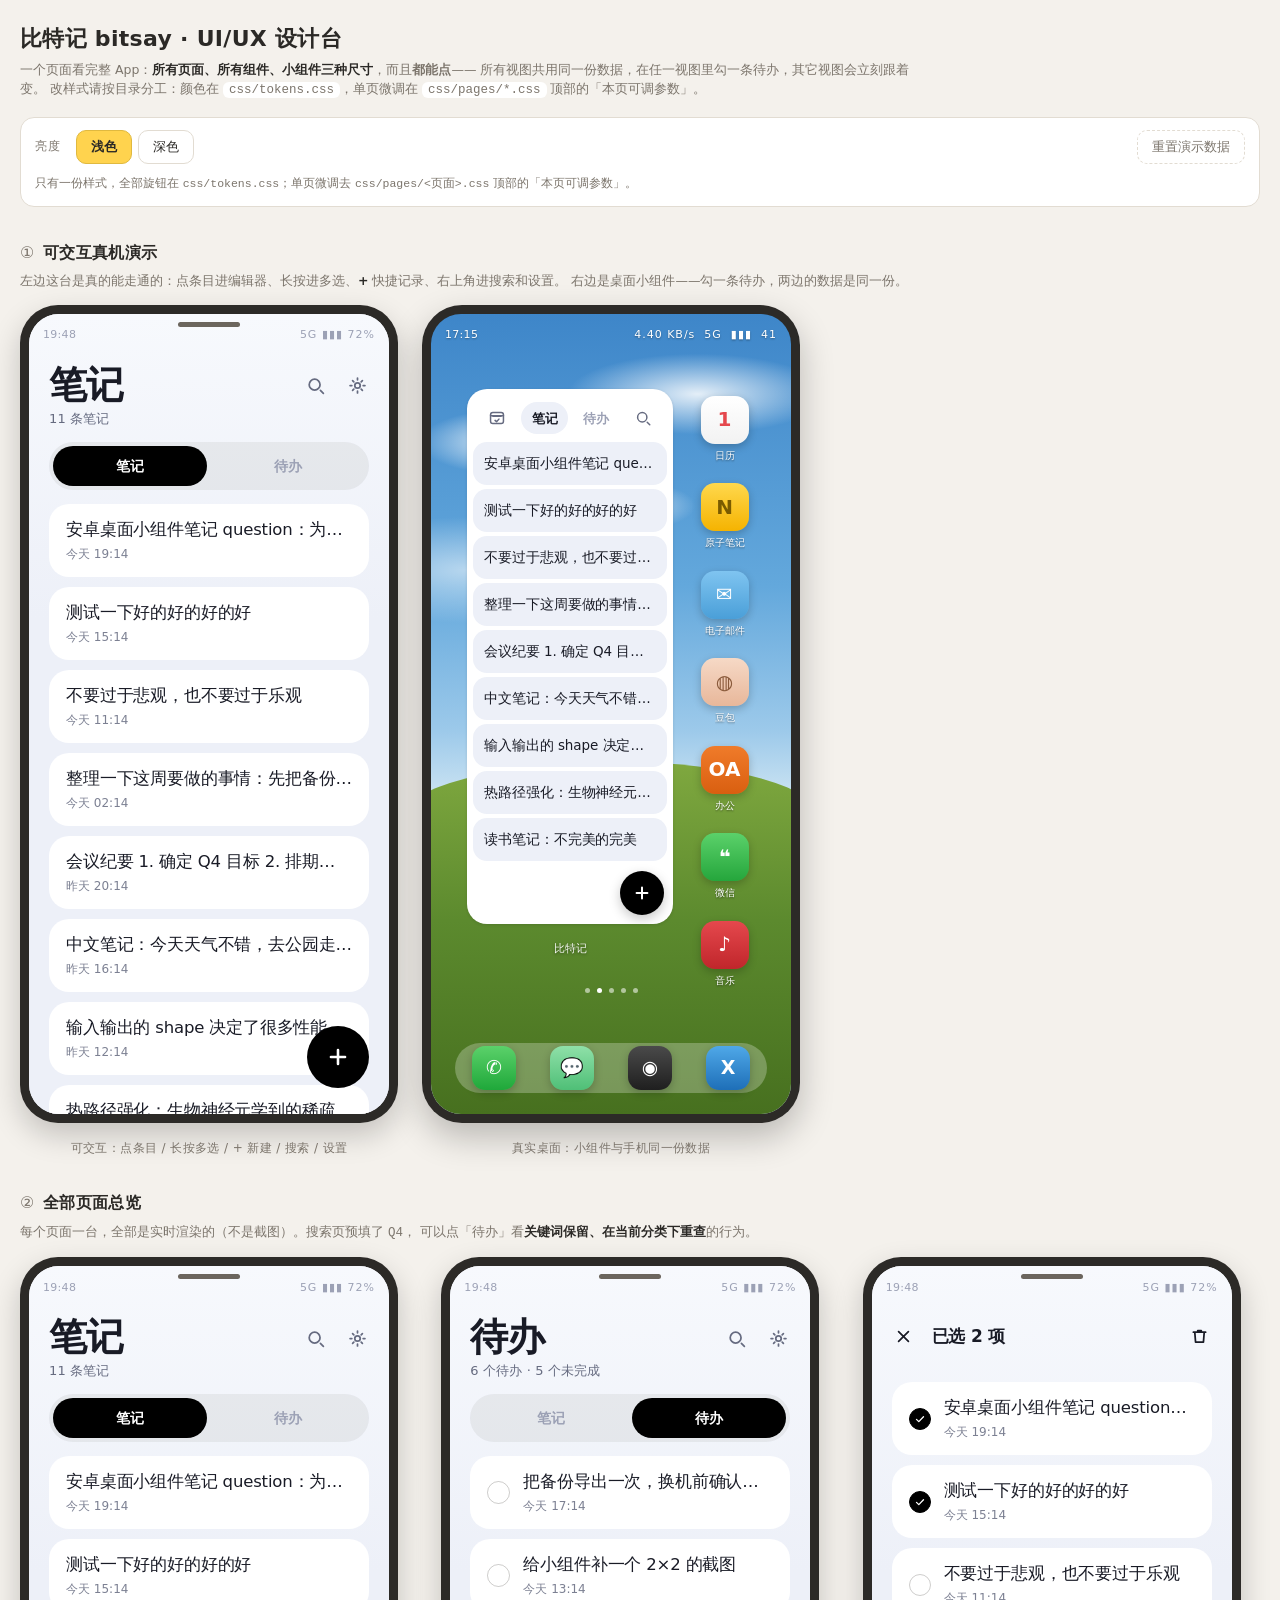
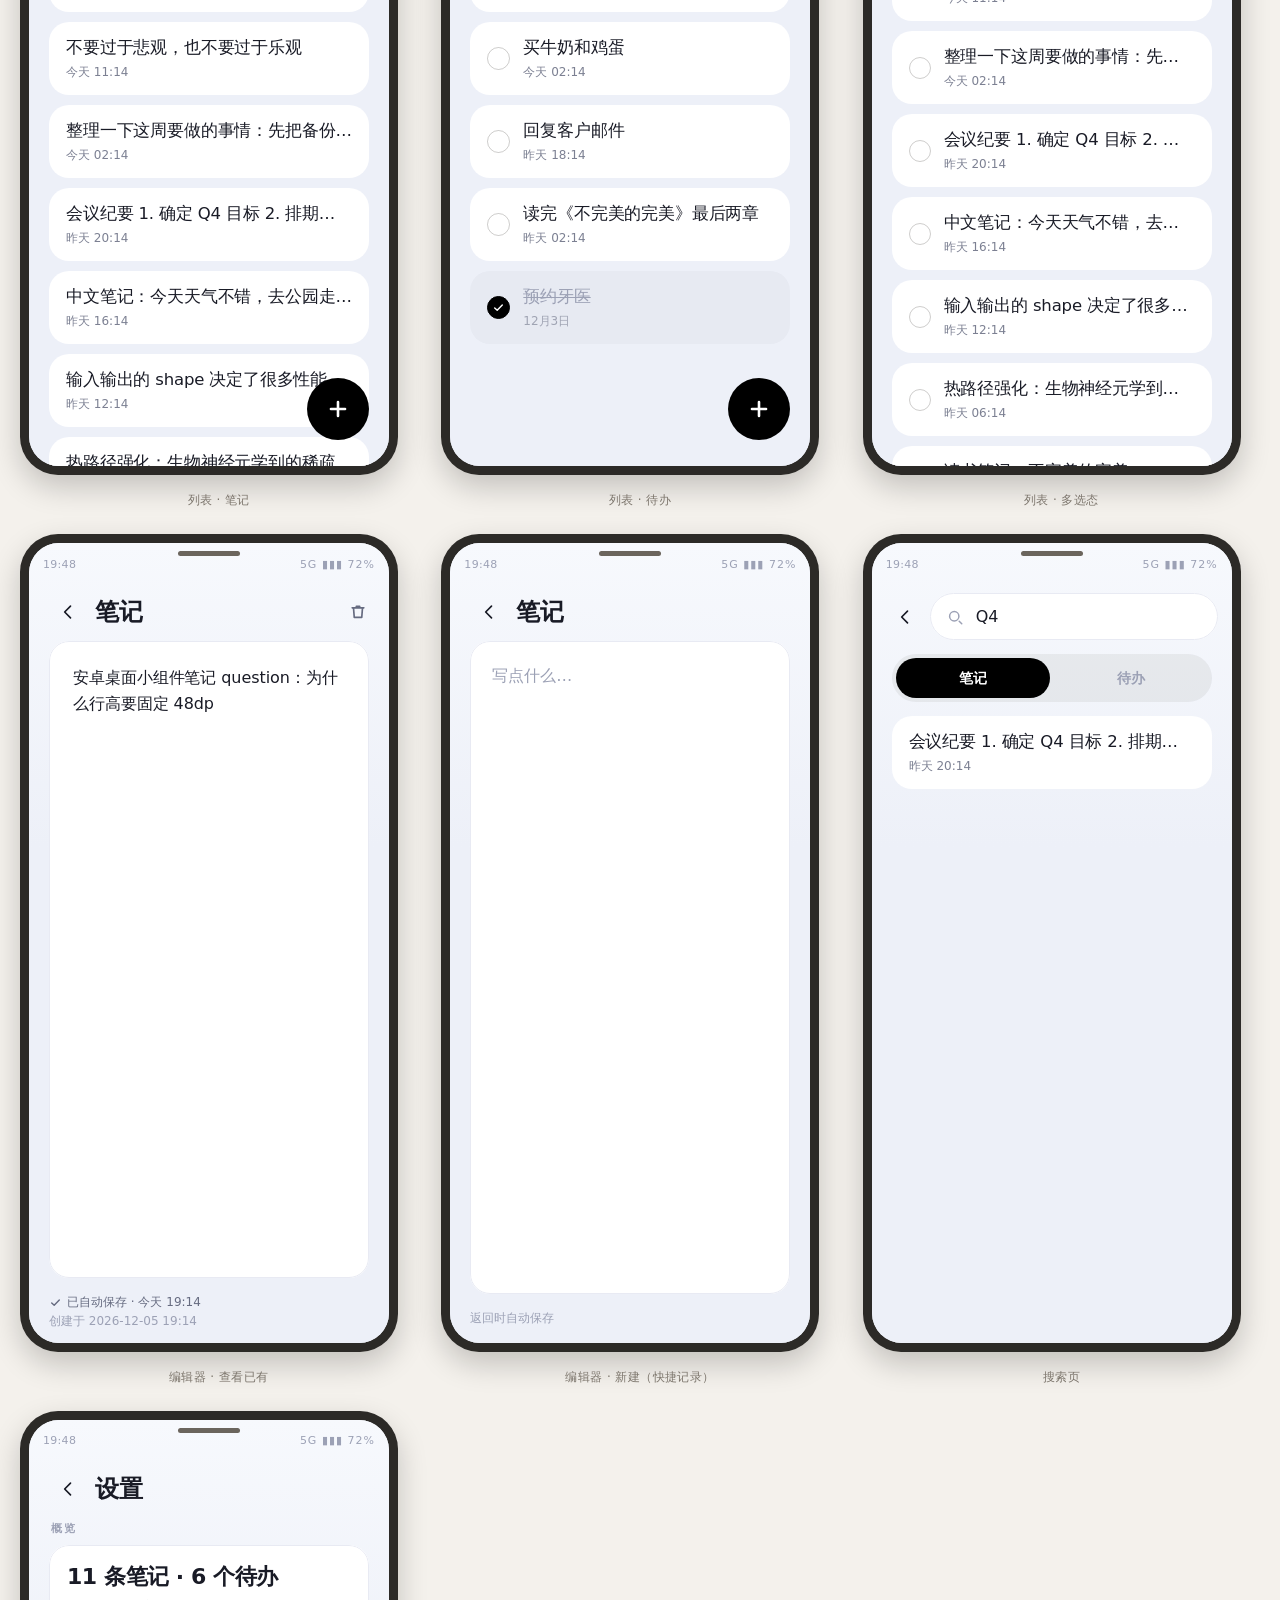
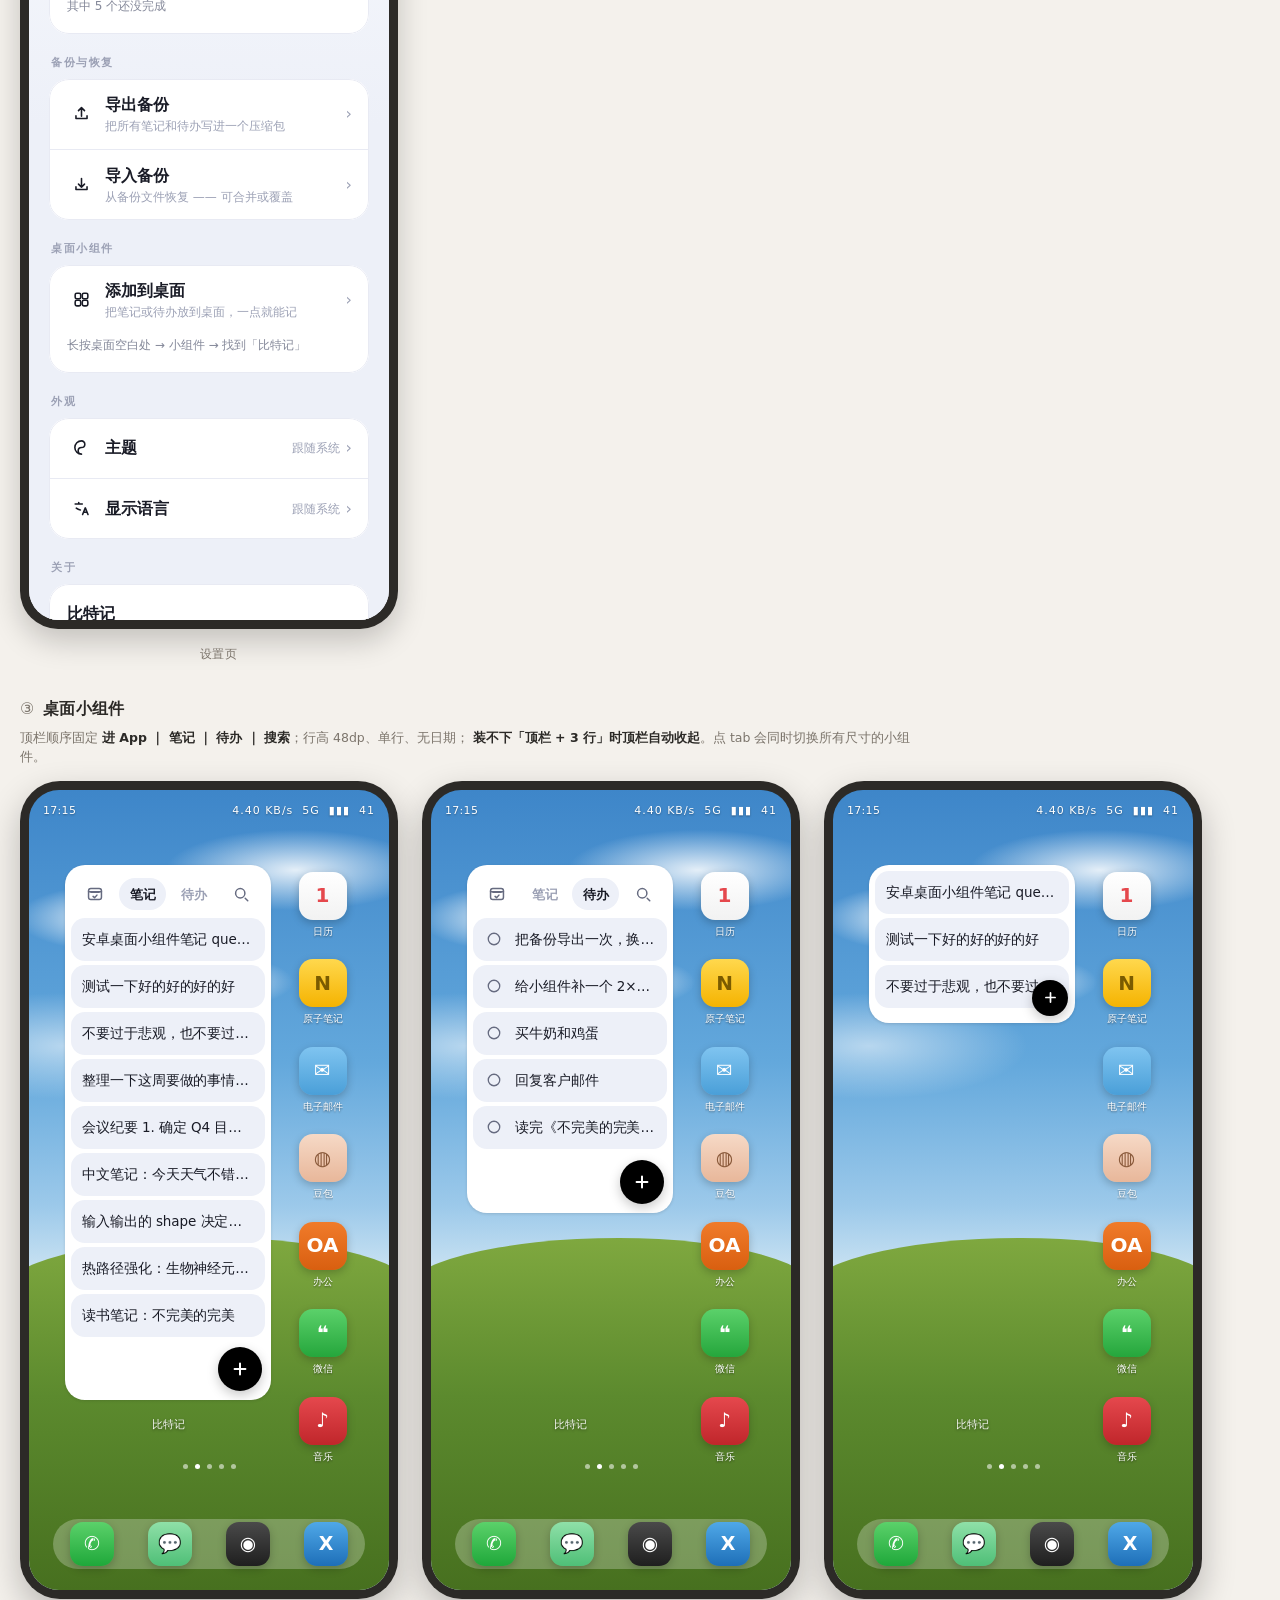
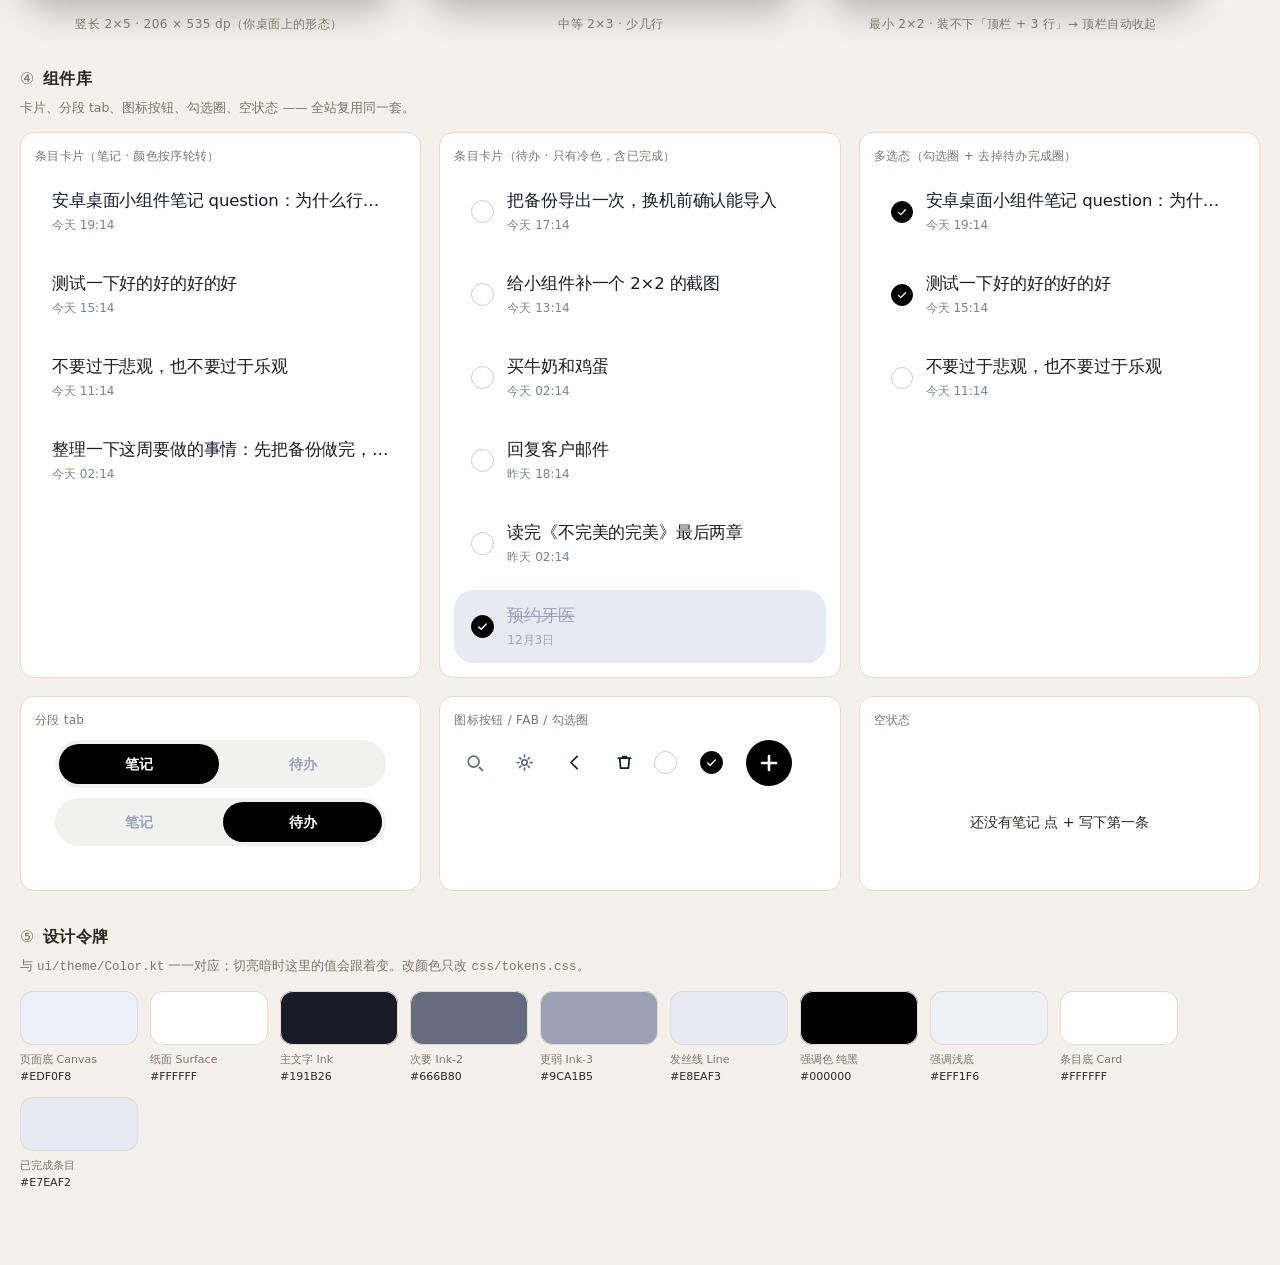
==== commit 59094171: "chore: 网页预览调整样式" ====
--- a/design/index.html
+++ b/design/index.html
@@ -62,6 +62,7 @@
     <b>装不下「顶栏 + 3 行」时顶栏自动收起</b>。点 tab 会同时切换所有尺寸的小组件。</p>
   <div class="stage" id="widgets"></div>
 
+
   <h2 class="sect-title"><span class="n">④</span>组件库</h2>
   <p class="sect-sub">卡片、分段 tab、图标按钮、勾选圈、空状态 —— 全站复用同一套。</p>
   <div class="knobs" id="components"></div>
--- a/design/css/tokens.css
+++ b/design/css/tokens.css
@@ -1,98 +1,114 @@
 /* ==========================================================================
    tokens.css —— 设计令牌（唯一的"真理来源"）
    --------------------------------------------------------------------------
-   整个设计台只有这一份样式：想调整观感，**优先改这里**。
-   某个页面要单独调，去 css/pages/<页面>.css 顶部的「本页可调参数」，
-   那里可以在不改全局的前提下覆盖这些变量。
+   配色思路：**干净冷白底 + 糖果粉彩卡 + 一个电光靛紫**
+     1. 底色是极浅的冷白（带一点靛），不是暖砂 ——
+        暖褐底配糖果粉彩是两套气质打架，这就是之前"不协调"的根源；
+     2. 六个色卡是**一个家族**：统一取高饱和 + 高明度，色相均匀铺开。
+        之前的毛病是明度和饱和度各走各的（黄偏暗、蓝偏亮、绿偏灰）；
+     3. 顺序排成 暖 → 冷，滚动时有一条色相渐变，而不是随机跳；
+     4. 强调色只用在 FAB 和勾选圈两处，其余全部安静。
 
+   整个设计台只有这一份样式。想调观感优先改这里；
+   单页微调去 css/pages/<页面>.css 顶部的「本页可调参数」。
    约束：页面样式里不许写死 #RRGGBB，只能用 var(--c-*)。
    ========================================================================== */
 
 :root{
-  /* ================= 颜色（浅色） =================
-     与 ui/theme/Color.kt 的 LightPalette、res/values/colors.xml 一一对应 */
-  --c-bg:        #FCF3E8;   /* 页面底色，牛皮纸 */
-  --c-paper:     #FFFDF7;   /* 纸面：编辑器、输入框、白色卡片 */
-  --c-ink:       #3D3A38;   /* 主文字 */
-  --c-ink-soft:  #8A8279;   /* 次要文字：时间、说明 */
-  --c-line:      #E6DDCB;   /* 分隔线 / 点阵 */
-  --c-track:     #EDE9E1;   /* 分段 tab 的底槽 */
+  /* ================= 基础色 ================= */
+  --c-canvas:    #EDF0F8;   /* 页面底：浅冷灰（比白卡深一档，白卡才立得起来） */
+  --c-canvas-2:  #F7F9FD;   /* 渐变上端，给底一点"光" */
+  --c-surface:   #FFFFFF;   /* 纸面：纯白 */
+  --c-surface-2: #FFFFFF;
 
-  --c-sun:   #FFD34E;       /* 主题强调色，也是笔记卡片的第 1 色 */
-  --c-mint:  #B7E4C7;       /* 待办强调色 */
-  --c-sky:   #AEDCEB;
-  --c-blush: #FFC2C9;
-  --c-lilac: #D9CCF0;
-  --c-peach: #FFD3B6;
-  --c-done:  #EDE9E1;       /* 已完成的卡片 */
+  --c-ink:       #191B26;   /* 主文字：冷近黑（带一点靛），配冷底才不发脏 */
+  --c-ink-2:     #666B80;   /* 次要文字：时间、说明 */
+  --c-ink-3:     #9CA1B5;   /* 更弱：占位、未选中 */
 
-  --c-on-accent: #3D3A38;   /* 压在粉彩色块上的文字 */
-  --c-shadow:    rgba(61,58,56,.18);
-  --c-danger:    #D9736B;
+  --c-line:      #E8EAF3;   /* 发丝分隔线（只在需要时用） */
 
-  /* ================= 颜色（深色） =================
-     深色不是"把颜色反过来"：粉彩整体降亮度，否则等于在暗底上戳六个洞 */
-  --c-bg-d:        #211F1D;
-  --c-paper-d:     #2C2A27;
-  --c-ink-d:       #F2EDE4;
-  --c-ink-soft-d:  #A79F94;
-  --c-line-d:      #443F39;
-  --c-track-d:     #3A3733;
-  --c-sun-d:   #6B5320;
-  --c-mint-d:  #2F4F3C;
-  --c-sky-d:   #29454F;
-  --c-blush-d: #52333A;
-  --c-lilac-d: #3E3654;
-  --c-peach-d: #523D2C;
-  --c-done-d:  #2A2825;
-  --c-on-accent-d: #F2EDE4;
-  --c-shadow-d: rgba(0,0,0,.45);
+  /* ================= 强调色（全局唯一的"响"） =================
+     纯黑。整屏只有黑 / 白 / 灰三档，交互元素（FAB、勾选、选中态）
+     一律用**纯黑**，正文用略柔和的近黑 —— 这就是
+     "黑本身就是强调色"的做法，不需要第二个色相。 */
+  --c-accent:        #000000;  /* 纯黑 */
+  --c-accent-ink:    #FFFFFF;  /* 压在黑上的文字 */
+  --c-accent-soft:   #EFF1F6;  /* 黑的中性浅底（选中背景等） */
+  --c-accent-shadow: rgba(0,0,0,.22);
+
+  /* ================= 条目底色 =================
+     条目**统一白色**，不按序轮转彩色。
+     六个粉彩色卡在白底上就是彩虹噪音；颜色只保留在三处：
+     强调色（FAB / 勾选）、已完成态、角色。 */
+  --c-card:      #FFFFFF;
+  --c-card-done: #E7EAF2;   /* 已完成：只降一档明度 + 加删除线，不用彩色 */
+
+  /* ================= 深色（见 dark.css） =================
+     暖纸 → 冷炭；色卡同色相压暗到约 25% 亮度；强调色反而提亮。 */
+  --c-canvas-d:    #101119;
+  --c-canvas-2-d:  #161823;
+  --c-surface-d:   #1B1D29;
+  --c-surface-2-d: #222432;
+  --c-ink-d:       #F2F3F8;
+  --c-ink-2-d:     #A2A7BC;
+  --c-ink-3-d:     #6E7387;
+  --c-line-d:      #282B3A;
+  --c-accent-d:        #FFFFFF;   /* 暗底上反过来用白，保持"最高对比"这个角色 */
+  --c-accent-ink-d:    #111318;
+  --c-accent-soft-d:   #2A2D3A;
+  --c-accent-shadow-d: rgba(0,0,0,.5);
+  --c-card-d:      #1B1D29;
+  --c-card-done-d: #171923;
 
   /* ================= 形状 =================
-     四角半径刻意不相等（对应 CuteShape），这是"手绘感"最省力的来源 */
-  --r-card:     22px 18px 24px 18px;
-  --r-card-sm:  16px 13px 17px 13px;
-  --r-block:    14px;      /* 分段 tab 的底槽 / 设置页色块 */
-  --r-tab:      11px;
-  --r-pill:     999px;
+     半径统一、克制，不再用"四角不等" —— 那在大面积色卡上会读成没对齐。 */
+  --r-card:   20px;
+  --r-sm:     14px;
+  --r-block:  16px;
+  --r-pill:   999px;
 
-  /* ================= 描边 ================= */
-  --bw:      1.5px;        /* 卡片描边粗细 */
-  --bc:      rgba(61,58,56,.13);
+  /* 唯一会用到的描边：发丝线，且只在分隔时用 */
+  --hairline: 1px;
 
-  /* ================= 间距节奏 ================= */
+  /* ================= 分层方式 =================
+     原则：**不用阴影去糊边界**。分层靠"色调差 + 发丝线 + 留白"——
+     阴影只留给真正浮起来的元素（对话框 / 桌面上的小组件），而且收得很紧。 */
+  --e-overlay: 0 8px 28px rgba(25,27,38,.16);
+  --e-widget:  0 1px 3px rgba(25,27,38,.14);
+
+  /* ================= 间距节奏（4 的倍数） ================= */
   --sp-1: 4px;  --sp-2: 8px;  --sp-3: 12px;
-  --sp-4: 16px; --sp-5: 20px; --sp-6: 28px;
-  --pad-page:  18px;       /* 页面左右留白 */
-  --gap-list:  10px;       /* 列表条目间距 */
+  --sp-4: 16px; --sp-5: 20px; --sp-6: 24px; --sp-7: 32px;
+  --pad-page:  20px;
 
-  /* 列表 / 卡片：首页和搜索页共用同一套 .list / .card，
-     所以默认值放全局，避免某一页忘了定义导致整条 padding 失效。
-     各页仍可在自己的「本页可调参数」里覆盖（见 css/pages/list.css / search.css） */
-  --list-pad-x:      18px;   /* 列表左右留白（实测卡片 x 18..342） */
-  --list-pad-top:    12px;
-  --list-pad-bottom: 104px;  /* 给 FAB 让位 */
-  --list-gap:        10px;   /* 条目间距（实测卡片节距 78.9 = 68.9 + 10） */
-  --card-pad-y:      14px;
-  --card-pad-x:      16px;
+  /* 列表 / 卡片：首页和搜索页共用，默认值放全局，避免某页忘了定义导致 padding 失效 */
+  --list-pad-x:      20px;
+  --list-pad-top:    14px;
+  --list-pad-bottom: 108px;
+  --list-gap:        10px;
+  --card-pad-y:      15px;
+  --card-pad-x:      17px;
 
-  /* ================= 字号 =================
-     对应 AppTypography；--fs-body 就是正文 16sp */
-  --fs-hero:  22px;        /* 页面大标题 */
-  --fs-title: 17px;        /* 区块标题、多选计数 */
-  --fs-body:  16px;        /* 正文、卡片文字 */
-  --fs-ui:    14px;        /* 按钮、tab */
-  --fs-meta:  12px;        /* 时间、说明 */
-  --lh-body:  1.5;
+  /* ================= 排版 =================
+     设计主要靠这里：层级拉开、字距收紧、行高紧凑。 */
+  --fs-display: 38px;
+  --lh-display: 42px;
+  --ls-display: -0.035em;
+  --fs-title:   17px;
+  --lh-title:   24px;
+  --fs-body:    16px;
+  --lh-body:    23px;
+  --fs-ui:      14px;
+  --lh-ui:      20px;
+  --fs-meta:    12px;
+  --lh-meta:    16px;
+  --fs-label:   11px;
+  --lh-label:   14px;
+  --ls-label:   0.14em;
 
-  /* ================= 阴影 ================= */
-  --shadow-card: none;                       /* 卡片默认不投影，只有白纸才需要 */
-  --shadow-fab:  0 3px 10px var(--c-shadow);
-
-  /* ================= 纸纹点阵 =================
-     铺在整块屏幕上的点阵（对应 PaperBackground）。0 = 关掉 */
-  --dots:      .5;
-  --dot-size:  26px;
+  /* ================= 纸纹（几乎看不见，只给底一点手感） ================= */
+  --dots:      .3;
+  --dot-size:  28px;
 
   /* ================= 动效 ================= */
   --dur:  .18s;
--- a/design/css/base.css
+++ b/design/css/base.css
@@ -76,7 +76,7 @@
 .phone__screen{
   width:var(--screen-w); height:var(--screen-h);
   border-radius:30px; overflow:hidden; position:relative;
-  background:var(--c-bg);
+  background:var(--c-canvas);
   transition:background var(--dur) var(--ease);
 }
 /* 纸纹点阵铺满整屏（含状态栏下方），对应 PaperBackground */
@@ -95,7 +95,7 @@
 .statusbar{
   position:absolute; top:0; left:0; right:0; height:var(--safe-top); z-index:8;
   display:flex; justify-content:space-between; align-items:center;
-  font-size:11px; color:var(--c-ink-soft); padding:6px 14px 0; letter-spacing:.3px;
+  font-size:11px; color:var(--c-ink-3); padding:6px 14px 0; letter-spacing:.3px;
 }
 .statusbar__icons{ letter-spacing:1px; }
 /* 桌面上的状态栏是白字（压在壁纸上） */
--- a/design/css/components.css
+++ b/design/css/components.css
@@ -1,154 +1,205 @@
 /* ==========================================================================
    components.css —— 跨页面复用的组件
    --------------------------------------------------------------------------
-   所有数值来自真机实测（1260×2800 @560dpi → ÷3.5 = dp），
-   括号里标的是 Android 侧的来源，方便两边对照。
-   只想调某一个页面时**不要改这里**，去 css/pages/<页面>.css。
+   设计语言的落点：
+     1. 不用描边分层，用色卡 + 极浅阴影 + 留白；
+     2. 圆角统一，不再四角不等；
+     3. 排版承担主要表现：大标题紧字距、正文行高 23、元信息弱化；
+     4. 全站只有一个强调色（陶土橘），只出现在 FAB、已完成勾选、选中态。
+   只想调某一个页面时不要改这里，去 css/pages/<页面>.css。
    ========================================================================== */
 
 /* ---------- 页面骨架 ---------- */
 .app-root{
   position:relative; flex:1 1 auto; min-height:0;
   display:flex; flex-direction:column;
-  padding-top:var(--safe-top);          /* enableEdgeToEdge + safeDrawing */
-  background:transparent; color:var(--c-ink);
+  padding-top:var(--safe-top);
+  background:linear-gradient(180deg,var(--c-canvas-2) 0%,var(--c-canvas) 38%,var(--c-canvas) 100%);
+  color:var(--c-ink);
   font-size:var(--fs-body); line-height:var(--lh-body);
+  -webkit-font-smoothing:antialiased;
 }
 .page{ flex:1 1 auto; display:flex; flex-direction:column; min-height:0; }
 
-/* ---------- 顶部栏 ----------
-   ListScreen.Header: padding(start=22, end=12, top=12, bottom=14)
-   标题 22dp 起、y48 起；副标题紧跟其下 2dp */
+/* ---------- 顶部栏：编辑级标题 ---------- */
 .topbar{
-  display:flex; align-items:center; flex:0 0 auto;
-  padding:12px 12px 14px 22px;
+  display:flex; align-items:flex-start; flex:0 0 auto;
+  padding:16px 12px 12px var(--pad-page);
 }
 .topbar__titles{ flex:1 1 auto; min-width:0; }
 .topbar__title{
-  font-size:28px; line-height:36px; font-weight:700; margin:0;   /* headlineMedium */
-  white-space:nowrap; overflow:hidden; text-overflow:ellipsis;
-}
-.topbar__sub{ font-size:12px; line-height:16px; color:var(--c-ink-soft); margin-top:2px; }
-.topbar__actions{ display:flex; align-items:center; }
-
-/* 编辑器 / 设置页的顶栏：Column 的 padding 是 vertical=12, horizontal=18，
-   顶栏行高 40，标题 22sp/28sp，前面留 6dp */
-.topbar--page{ padding:12px 12px 8px 18px; }
-.topbar--page .topbar__title{ font-size:22px; line-height:28px; }   /* titleLarge */
-.topbar--page .topbar__titles{ padding-left:6px; }
-
-/* ---------- 图标按钮 ----------
-   CuteIconButton：视觉 40×40（真机上被 Compose 扩到 48×48 的触摸目标，
-   但**画出来的**是 40，所以这里按 40 画） */
+  font-size:var(--fs-display); line-height:var(--lh-display);
+  font-weight:800; letter-spacing:var(--ls-display);
+  margin:0; white-space:nowrap; overflow:hidden; text-overflow:ellipsis;
+}
+.topbar__sub{
+  font-size:13px; line-height:18px; color:var(--c-ink-2);
+  margin-top:4px; letter-spacing:.01em;
+}
+.topbar__actions{ display:flex; align-items:center; gap:2px; padding-top:2px; }
+
+/* 编辑器 / 设置页：次级页面。
+   标题要比图标字形（21px）略大一档才有主次，但不能用列表页那个 38px；
+   图标按钮 40px 高，所以整行改垂直居中，标题才不会吊在顶上。 */
+.topbar--page{
+  align-items:center;
+  padding:14px 12px 10px var(--pad-page);
+}
+.topbar--page .topbar__title{
+  font-size:24px; line-height:30px; font-weight:700; letter-spacing:-.015em;
+}
+/* 返回图标到标题留 8px，贴着读起来像连在一起 */
+.topbar--page .topbar__titles{ padding-left:8px; }
+/* 次级页的图标按钮收小一点，别跟标题抢 */
+.topbar--page .icon-btn{ width:38px; height:38px; }
+.topbar--page .icon-btn svg{ width:20px; height:20px; }
+
+/* ---------- 图标按钮：无边框，只在悬停时给一点底 ---------- */
 .icon-btn{
   width:40px; height:40px; flex:0 0 auto; display:grid; place-items:center;
-  color:var(--c-ink-soft); border-radius:var(--r-pill);
-}
-.icon-btn:hover{ background:rgba(128,128,128,.10); }
+  color:var(--c-ink-2); border-radius:var(--r-pill);
+  transition:background var(--dur) var(--ease), color var(--dur) var(--ease);
+}
+.icon-btn:hover{ background:rgba(34,29,24,.06); color:var(--c-ink); }
 .icon-btn--ink{ color:var(--c-ink); }
-.icon-btn svg{ width:22px; height:22px; display:block; }   /* 图标字形 22dp */
-
-/* ---------- 分段 tab ----------
-   SegmentedTabs = 轨道(左右各留 18dp，内部 4dp 内边距) + 按钮 48dp 高 */
+.icon-btn svg{ width:21px; height:21px; display:block; }
+
+/* ---------- 分段 tab：内凹底槽 + 白色浮起药丸 ---------- */
 .seg{
   display:flex; gap:4px; margin:0 var(--pad-page);
-  padding:4px; background:var(--c-track); border-radius:var(--r-block);
-  flex:0 0 auto;
+  padding:4px; flex:0 0 auto;
+  background:rgba(23,20,15,.06);
+  border-radius:var(--r-pill);
 }
 .seg__item{
-  flex:1 1 0; height:48px; display:grid; place-items:center;
-  font-size:14px; line-height:20px; font-weight:700;      /* labelLarge */
-  color:var(--c-ink-soft); border-radius:var(--r-tab);
-  transition:background var(--dur) var(--ease), color var(--dur) var(--ease);
-}
-.seg__item--on{ background:var(--seg-accent,var(--c-sun)); color:var(--c-on-accent); }
-
-/* ---------- 条目卡片 ----------
-   实测：整卡 68.9dp 高 = 14 + 文字行 18.9 + 6 + 时间行 16 + 14 */
+  flex:1 1 0; height:40px; display:grid; place-items:center;
+  font-size:var(--fs-ui); line-height:var(--lh-ui); font-weight:600;
+  color:var(--c-ink-3); border-radius:var(--r-pill);
+  transition:background var(--dur) var(--ease), color var(--dur) var(--ease),
+             box-shadow var(--dur) var(--ease);
+}
+.seg__item--on{
+  background:var(--c-accent); color:var(--c-accent-ink);
+  font-weight:700;
+}
+
+/* ---------- 条目卡片：统一白卡，靠留白和底色区分，不靠颜色 ---------- */
 .card{
   position:relative; display:flex; align-items:center;
-  padding:14px 16px; border-radius:var(--r-card);
-  background:var(--card-fill,var(--c-paper));
-  box-shadow:var(--shadow-card);
+  padding:var(--card-pad-y) var(--card-pad-x);
+  border-radius:var(--r-card);
+  background:var(--c-card);
   cursor:pointer; -webkit-user-select:none; user-select:none;
-}
-.card:active{ transform:scale(.99); }
+  transition:transform .12s var(--ease), filter var(--dur) var(--ease);
+}
+.card:active{ transform:scale(.985); }
 .card__body{ flex:1 1 auto; min-width:0; }
 .card__text{
-  font-size:16px; line-height:18.9px; color:var(--card-ink,var(--c-ink));
+  font-size:16.5px; line-height:22px; letter-spacing:-.01em;
+  color:var(--card-ink,var(--c-ink));
   white-space:nowrap; overflow:hidden; text-overflow:ellipsis;
 }
-.card__meta{ font-size:12px; line-height:16px; color:var(--c-ink-soft); margin-top:6px; }
-.card--done{ --card-fill:var(--c-done); --card-ink:var(--c-ink-soft); }
-.card--done .card__text{ text-decoration:line-through; }
-
-/* 描边单独一层：不参与内部布局，改 --bw/--bc 也不会挤到内容 */
+.card__meta{
+  font-size:var(--fs-meta); line-height:var(--lh-meta);
+  color:var(--c-ink-2); opacity:.85; margin-top:5px;
+  font-variant-numeric:tabular-nums;
+}
+.card--done{ background:var(--c-card-done); --card-ink:var(--c-ink-3); }
+.card--done .card__text{ text-decoration:line-through; text-decoration-thickness:1px; }
+.card--done .card__meta{ opacity:.55; }
+
+/* 可选发丝描边：只有显式给了 --inked-border 的元素才画 */
 .inked{ position:relative; }
 .inked::after{
   content:""; position:absolute; inset:0; pointer-events:none; border-radius:inherit;
-  border:var(--bw) solid var(--bc);
-}
-
-/* ---------- 待办勾选圈：26dp，右侧 12dp 间距 ---------- */
+  border:var(--hairline) solid var(--inked-border,transparent);
+}
+
+/* ---------- 待办勾选圈 ---------- */
 .tick{
-  width:26px; height:26px; flex:0 0 auto; margin-right:12px;
+  width:23px; height:23px; flex:0 0 auto; margin-right:13px;
   display:grid; place-items:center; border-radius:var(--r-pill);
-  border:2px solid var(--c-ink); background:transparent;
-}
-.tick--on{ background:var(--c-mint); }
-.tick svg{ width:15px; height:15px; }
-
-/* ---------- 多选圈：24dp ---------- */
+  border:1.5px solid rgba(34,29,24,.22); background:transparent;
+  color:var(--c-accent-ink);
+  transition:background var(--dur) var(--ease), border-color var(--dur) var(--ease),
+             transform .12s var(--ease);
+}
+.tick:hover{ border-color:rgba(34,29,24,.4); }
+.tick:active{ transform:scale(.9); }
+.tick--on{ background:var(--c-accent); border-color:var(--c-accent); }
+.tick svg{ width:13px; height:13px; stroke-width:3; }
+
+/* ---------- 多选圈 ---------- */
 .pick{
-  width:24px; height:24px; flex:0 0 auto; margin-right:12px;
+  width:22px; height:22px; flex:0 0 auto; margin-right:13px;
   display:grid; place-items:center; border-radius:var(--r-pill);
-  border:2px solid var(--c-ink-soft);
-}
-.pick--on{ background:var(--c-sun); border-color:var(--c-ink); }
-.pick svg{ width:13px; height:13px; }
-
-/* ---------- FAB：58dp，右下各留 22 / 26dp，字形 26dp ---------- */
+  border:1.5px solid rgba(34,29,24,.22);
+  color:var(--c-accent-ink);
+  transition:background var(--dur) var(--ease), border-color var(--dur) var(--ease);
+}
+.pick--on{ background:var(--c-accent); border-color:var(--c-accent); }
+.pick svg{ width:12px; height:12px; stroke-width:3; }
+
+/* ---------- FAB：全站唯一的"响" ---------- */
 .fab{
-  position:absolute; right:22px; bottom:26px; width:58px; height:58px;
-  border-radius:var(--r-pill); background:var(--c-sun); color:var(--c-on-accent);
-  display:grid; place-items:center; box-shadow:var(--shadow-fab); z-index:4;
-}
-.fab:active{ transform:scale(.95); }
-.fab svg{ width:26px; height:26px; }
-
-/* ---------- 空状态 ----------
-   EmptyHint = 整行 + 上下各 56dp 内边距 + 居中，用 bodyLarge（16sp） */
+  position:absolute; right:20px; bottom:26px; width:62px; height:62px;
+  border-radius:var(--r-pill);
+  background:var(--c-accent); color:var(--c-accent-ink);
+  display:grid; place-items:center;
+  z-index:4;   /* 平的就够醒目了，不需要阴影撑场面 */
+  transition:transform .12s var(--ease);
+}
+.fab:active{ transform:scale(.94); }
+.fab svg{ width:26px; height:26px; stroke-width:2.6; }
+
+/* ---------- 空状态：没有插图，靠排版本身撑住 ---------- */
 .empty{
-  padding:56px var(--pad-page); text-align:center;
-  color:var(--c-ink-soft); font-size:16px; line-height:24px; white-space:pre-line;
-}
+  padding:72px var(--pad-page) 64px; text-align:center;
+  display:flex; flex-direction:column; align-items:center;
+}
+.empty__title{
+  font-size:19px; line-height:26px; font-weight:800; letter-spacing:-.02em;
+  color:var(--c-ink);
+}
+.empty__hint{
+  margin-top:10px; font-size:13.5px; line-height:21px; color:var(--c-ink-2);
+}
+.empty__hint b{ color:var(--c-ink); font-weight:700; }
 
 /* ---------- 轻提示 / 对话框 ---------- */
 .toast{
   position:absolute; left:50%; bottom:110px; transform:translateX(-50%) translateY(8px);
-  background:var(--c-ink); color:var(--c-bg); font-size:12.5px;
-  padding:8px 16px; border-radius:var(--r-pill); z-index:20;
+  background:var(--c-ink); color:var(--c-canvas); font-size:12.5px;
+  padding:9px 17px; border-radius:var(--r-pill); z-index:20;
   opacity:0; pointer-events:none; max-width:80%; text-align:center;
+  box-shadow:var(--e-overlay);
   transition:opacity var(--dur) var(--ease), transform var(--dur) var(--ease);
 }
 .toast--on{ opacity:1; transform:translateX(-50%) translateY(0); }
 
 .scrim{
-  position:absolute; inset:0; background:rgba(0,0,0,.38); z-index:30;
+  position:absolute; inset:0; background:rgba(28,22,16,.42); z-index:30;
   display:grid; place-items:center; padding:24px;
   opacity:0; pointer-events:none; transition:opacity var(--dur) var(--ease);
 }
 .scrim--on{ opacity:1; pointer-events:auto; }
 .dialog{
-  width:100%; background:var(--c-paper); border-radius:var(--r-card);
-  padding:18px 8px 8px; box-shadow:0 12px 30px rgba(0,0,0,.25);
-}
-.dialog__title{ font-size:17px; font-weight:700; padding:0 16px 8px; }
+  width:100%; background:var(--c-surface); border-radius:22px;
+  padding:20px 10px 10px; box-shadow:var(--e-overlay);
+}
+.dialog__title{
+  font-size:var(--fs-label); line-height:var(--lh-label); letter-spacing:var(--ls-label);
+  text-transform:uppercase; color:var(--c-ink-3); font-weight:700; padding:0 16px 10px;
+}
 .dialog__opt{
-  display:flex; align-items:center; gap:10px; padding:13px 16px; border-radius:12px;
-  font-size:16px; cursor:pointer;
-}
-.dialog__opt:hover{ background:rgba(128,128,128,.10); }
-.dialog__opt .check{ width:18px; color:var(--c-ink); }
-.dialog__actions{ display:flex; justify-content:flex-end; padding:6px 10px 4px; }
-.dialog__actions button{ font-size:14px; font-weight:700; padding:8px 14px; border-radius:10px; }
+  display:flex; align-items:center; gap:10px; padding:13px 16px;
+  border-radius:14px; font-size:var(--fs-body); cursor:pointer;
+}
+.dialog__opt:hover{ background:rgba(34,29,24,.05); }
+.dialog__opt .check{ width:18px; color:var(--c-accent); }
+.dialog__actions{ display:flex; justify-content:flex-end; padding:8px 10px 2px; }
+.dialog__actions button{
+  font-size:var(--fs-ui); font-weight:700; padding:9px 15px; border-radius:var(--r-pill);
+  color:var(--c-ink-2);
+}
+.dialog__actions button:hover{ background:rgba(34,29,24,.05); }
--- a/design/css/pages/list.css
+++ b/design/css/pages/list.css
@@ -4,25 +4,27 @@
 
 /* ---------- 本页可调参数（只影响列表页，覆盖 tokens.css 的共享默认值） ---------- */
 .list-page{
-  --list-pad-x:      18px;   /* 左右留白（实测卡片 x 18..342） */
-  --list-pad-top:    12px;   /* tab 底 162 → 首卡顶 184 */
-  --list-pad-bottom: 104px;  /* 给 FAB 让位，对应 contentPadding bottom = 104.dp */
-  --list-gap:        10px;   /* 条目间距 */
-  --card-pad-y:      14px;
-  --card-pad-x:      16px;
+  --list-pad-x:      20px;   /* 左右留白 */
+  --list-pad-top:    14px;   /* tab 到首张卡片 */
+  --list-pad-bottom: 108px;  /* 给 FAB 让位 */
+  --list-gap:        10px;   /* 色卡之间的呼吸 */
+  --card-pad-y:      15px;
+  --card-pad-x:      17px;
 }
 
-/* ---------- 顶部栏：标题 22dp 起、y48 起；图标按钮贴右 12dp ---------- */
-.list-page .topbar{ padding:12px 12px 14px 22px; }
+/* ---------- 顶部栏：大标题 + 弱化的计数 ---------- */
+.list-page .topbar{ padding:14px 12px 12px var(--pad-page); }
+.list-page .seg{ margin:2px var(--pad-page) 0; }
 
-/* 多选态：整条顶栏被替换（标题、搜索、设置全部让位，tab 也一起收掉）
-   SelectionHeader: padding(start=12, end=12, top=12, bottom=14) */
+/* 多选态：整条顶栏被替换（标题、搜索、设置、tab 全部让位） */
 .list-page .selbar{
   display:flex; align-items:center; flex:0 0 auto;
-  padding:12px 12px 14px 12px;
+  padding:14px 12px 12px 12px;
 }
 .list-page .selbar__count{
-  flex:1 1 auto; padding-left:6px; font-size:17px; font-weight:700;
+  flex:1 1 auto; padding-left:8px;
+  font-size:var(--fs-title); line-height:var(--lh-title);
+  font-weight:700; letter-spacing:-.01em;
 }
 
 /* ---------- 列表 ---------- */
--- a/design/css/pages/editor.css
+++ b/design/css/pages/editor.css
@@ -1,19 +1,19 @@
 /* ==========================================================================
    编辑器 —— 对应 ui/screen/EditorScreen.kt
    没有保存按钮：边打边存，返回即离开。
-   实测：顶栏 36..88，纸面 100..740，状态行 754..770，创建时间 772..788
+   纸面用最亮的 surface + 一层极浅阴影浮在暖底上，靠"亮"分层，不靠描边。
    ========================================================================== */
 
 /* ---------- 本页可调参数 ---------- */
 .editor-page{
-  --sheet-pad: 18px;       /* 纸面内边距（实测正文 x 36..324 = 18+18 .. 342-18） */
-  --sheet-gap-top: 12px;   /* 顶栏到纸面 */
-  --foot-pad-top: 14px;    /* 纸面到状态行 */
-  --page-pad-x: 18px;
-  --page-pad-bottom: 12px;
+  --sheet-pad: 22px;        /* 纸面内边距：写字的地方要舍得给留白 */
+  --sheet-gap-top: 10px;    /* 顶栏到纸面 */
+  --foot-pad-top: 16px;     /* 纸面到状态行 */
+  --page-pad-x: 20px;
+  --page-pad-bottom: 14px;
 }
 
-.editor-page .topbar{ padding:12px 12px var(--sheet-gap-top) 18px; }
+.editor-page .topbar{ padding:14px 12px var(--sheet-gap-top) var(--pad-page); }
 
 .editor-page__body{
   flex:1 1 auto; min-height:0; display:flex; flex-direction:column;
@@ -23,24 +23,28 @@
 .sheet{
   flex:1 1 auto; min-height:0; position:relative; overflow-y:auto;
   padding:var(--sheet-pad); border-radius:var(--r-card);
-  background:var(--c-paper); box-shadow:var(--shadow-card);
+  background:var(--c-surface-2);
+  --inked-border:var(--c-line);   /* 靠发丝线收边，不靠阴影 */
 }
 .sheet__input{
   width:100%; height:100%; min-height:100%; resize:none;
   border:none; outline:none; background:transparent; color:var(--c-ink);
-  font:inherit; font-size:16px; line-height:24px;   /* bodyLarge 16sp/24sp */
+  font:inherit; font-size:16px; line-height:26px;   /* 写字比读列表更松 */
+  letter-spacing:-.005em;
 }
 .sheet__ph{
   position:absolute; top:var(--sheet-pad); left:var(--sheet-pad); right:var(--sheet-pad);
-  color:var(--c-ink-soft); opacity:.72; pointer-events:none;
-  font-size:16px; line-height:24px;
+  color:var(--c-ink-3); pointer-events:none;
+  font-size:16px; line-height:26px;
 }
 
-/* 底部状态：正在输入… / ✓ 已自动保存 · 刚刚 / 创建于 …（bodySmall 12sp/16sp） */
+/* 底部状态：正在输入… / ✓ 已自动保存 · 刚刚 / 创建于 … */
 .editor-page__foot{
-  padding-top:var(--foot-pad-top); font-size:12px; line-height:16px;
-  color:var(--c-ink-soft); display:flex; flex-direction:column; gap:2px;
+  padding-top:var(--foot-pad-top);
+  font-size:var(--fs-meta); line-height:var(--lh-meta);
+  color:var(--c-ink-3); display:flex; flex-direction:column; gap:3px;
+  font-variant-numeric:tabular-nums;
 }
 .editor-page__status{ display:flex; align-items:center; gap:5px; height:16px; }
-.editor-page__status--saved{ color:var(--c-ink); }
-.editor-page__status svg{ width:14px; height:14px; flex:0 0 auto; }
+.editor-page__status--saved{ color:var(--c-ink-2); }
+.editor-page__status svg{ width:13px; height:13px; flex:0 0 auto; stroke-width:3; }
--- a/design/css/pages/search.css
+++ b/design/css/pages/search.css
@@ -1,42 +1,44 @@
 /* ==========================================================================
    搜索页 —— 对应 ui/screen/SearchScreen.kt
    独立成页；结果复用列表页的 .card，不另做一套。
-   实测：返回 12..52，输入框 58..348（高 38），tab 95..151
+   输入框用最亮的白 + 发丝线，比纸面更"近"，视线自然落上去。
    ========================================================================== */
 
 /* ---------- 本页可调参数 ---------- */
 .search-page{
-  --bar-pad-top: 12px;
-  --bar-pad-x: 12px;
-  --field-gap: 6px;         /* 返回按钮到输入框 */
-  --field-pad-y: 10px;      /* 输入框上下内边距（高度 = 10+18+10 = 38） */
-  --field-pad-x: 14px;
-  --icon-gap: 10px;         /* 放大镜到文字 */
+  --bar-pad-top: 14px;
+  --bar-pad-x: 14px;
+  --field-gap: 6px;
+  --field-pad-y: 12px;
+  --field-pad-x: 16px;
+  --icon-gap: 10px;
 
   /* 搜索页也用 .list / .card（结果和首页共用同一套卡片）。
      这里只覆盖不一样的两项，其余从 tokens.css 的共享默认值继承 ——
-     注意**必须**保证这些变量有值，否则 padding 简写会整条失效。 */
-  --list-pad-top:    12px;
-  --list-pad-bottom: 24px;  /* 没有 FAB，底部不用留 104 */
+     注意必须保证这些变量有值，否则 padding 简写会整条失效。 */
+  --list-pad-top:    14px;
+  --list-pad-bottom: 24px;  /* 没有 FAB，底部不用留 108 */
 }
 
 .search-page__bar{
   display:flex; align-items:center; gap:var(--field-gap); flex:0 0 auto;
   padding:var(--bar-pad-top) var(--bar-pad-x) 0;
 }
+/* 返回图标和编辑器 / 设置页的顶栏用同一规格，字形粗细才一致 */
+.search-page__bar .icon-btn{ width:38px; height:38px; }
+.search-page__bar .icon-btn svg{ width:20px; height:20px; }
 .field{
   flex:1 1 auto; display:flex; align-items:center; gap:var(--icon-gap);
   padding:var(--field-pad-y) var(--field-pad-x);
-  background:var(--c-paper); border-radius:var(--r-card-sm);
-  color:var(--c-ink-soft); font-size:16px;
+  background:var(--c-surface-2); border-radius:var(--r-pill);
+  --inked-border:var(--c-line);
+  color:var(--c-ink-3); font-size:16px;
 }
 .field svg{ width:18px; height:18px; flex:0 0 auto; }
 .field__input{
   flex:1 1 auto; min-width:0; border:none; outline:none; background:transparent;
-  font:inherit; font-size:16px; line-height:18.9px; color:var(--c-ink);
+  font:inherit; font-size:16px; line-height:21px; color:var(--c-ink);
 }
-.field__input::placeholder{ color:var(--c-ink-soft); }
+.field__input::placeholder{ color:var(--c-ink-3); }
 
-/* tab 与输入框之间 12dp（SearchScreen 里的 Spacer） */
-.search-page .seg{ margin-top:12px; }
-/* 搜索页的列表不需要给 FAB 留位（见上面「本页可调参数」） */
+.search-page .seg{ margin-top:14px; }
--- a/design/css/pages/settings.css
+++ b/design/css/pages/settings.css
@@ -1,61 +1,64 @@
 /* ==========================================================================
    设置页 —— 对应 ui/screen/SettingsScreen.kt
-   实测：顶栏 36..96；分组标题 x24；色块 x18..342；
-        行内：图标 x34 起 30dp，文字 x72 起，标题行高 24，说明行高 16
+   分组标签做小号全大写 + 大字距（编辑感），色块用 surface 或浅色卡。
    ========================================================================== */
 
 /* ---------- 本页可调参数 ---------- */
 .settings-page{
-  --sect-pad-left: 24px;    /* 分组标题比色块多缩进 6dp */
-  --sect-gap-top: 16px;
-  --sect-gap-bottom: 8px;
-  --row-pad-y: 14px;
-  --row-pad-x: 16px;
-  --row-icon: 30px;         /* 行首图标 30dp */
-  --row-icon-gap: 8px;      /* 图标到文字 8dp（实测图标 34..64，文字 72 起） */
+  --sect-pad-left: 22px;    /* 分组标签比色块缩进 2dp，读起来像栏目标题 */
+  --sect-gap-top: 22px;
+  --sect-gap-bottom: 9px;
+  --row-pad-y: 15px;
+  --row-pad-x: 17px;
+  --row-icon: 30px;
+  --row-icon-gap: 9px;
 }
 
-.settings-page .topbar{ padding:12px 12px 12px 18px; }
+.settings-page .topbar{ padding:14px 12px 10px var(--pad-page); }
 
 .settings-page__body{
   flex:1 1 auto; min-height:0; overflow-y:auto;
-  padding:0 var(--pad-page) 28px;
+  padding:0 var(--pad-page) 32px;
 }
 .settings-page__body::-webkit-scrollbar{ width:3px; }
 .settings-page__body::-webkit-scrollbar-thumb{ background:var(--c-line); border-radius:3px; }
 
+/* 分组标签：全大写 + 字距，弱到只当路标 */
 .sect{
-  font-size:12px; line-height:20px; font-weight:700; letter-spacing:.9px;
-  color:var(--c-ink-soft);
+  font-size:var(--fs-label); line-height:var(--lh-label);
+  letter-spacing:var(--ls-label); text-transform:uppercase;
+  font-weight:700; color:var(--c-ink-3);
   padding-left:calc(var(--sect-pad-left) - var(--pad-page));
   margin:var(--sect-gap-top) 0 var(--sect-gap-bottom);
 }
-.sect:first-child{ margin-top:2px; }
+.sect:first-child{ margin-top:4px; }
 
 .block{
-  position:relative; border-radius:var(--r-card); background:var(--c-paper);
-  box-shadow:var(--shadow-card); overflow:hidden;
+  position:relative; border-radius:var(--r-card);
+  background:var(--c-surface);
+  --inked-border:var(--c-line);
+  overflow:hidden;
 }
-.block--tinted{ background:var(--block-fill,var(--c-paper)); }
-.block__pad{ padding:16px; }
+.block__pad{ padding:18px; }
 
 .srow{
   display:flex; align-items:center;
   padding:var(--row-pad-y) var(--row-pad-x); cursor:pointer;
+  transition:background var(--dur) var(--ease);
 }
-.srow:hover{ background:rgba(128,128,128,.07); }
-.srow + .srow{ border-top:1px solid var(--bc); }
+.srow:hover{ background:rgba(34,29,24,.035); }
+.srow + .srow{ border-top:var(--hairline) solid var(--c-line); }
 .srow__icon{
   width:var(--row-icon); height:var(--row-icon); flex:0 0 auto;
   display:grid; place-items:center; color:var(--c-ink);
   margin-right:var(--row-icon-gap);
 }
-.srow__icon svg{ width:20px; height:20px; }
+.srow__icon svg{ width:19px; height:19px; }
 .srow__text{ flex:1 1 auto; min-width:0; }
-.srow__title{ font-size:16px; line-height:24px; }        /* titleMedium 16sp/24sp */
-.srow__desc{ font-size:12px; line-height:16px; color:var(--c-ink-soft); margin-top:2px; }
-.srow__value{ font-size:12px; line-height:16px; color:var(--c-ink-soft); }
-.srow__chev{ color:var(--c-ink-soft); font-size:17px; margin-left:6px; }
+.srow__title{ font-size:16px; line-height:22px; font-weight:600; letter-spacing:-.005em; }
+.srow__desc{ font-size:var(--fs-meta); line-height:var(--lh-meta); color:var(--c-ink-3); margin-top:2px; }
+.srow__value{ font-size:var(--fs-meta); line-height:var(--lh-meta); color:var(--c-ink-3); }
+.srow__chev{ color:var(--c-ink-3); font-size:16px; margin-left:6px; }
 
-.big-stat{ font-size:16px; line-height:24px; font-weight:700; }
-.note-text{ font-size:12px; line-height:20px; color:var(--c-ink-soft); }
+.big-stat{ font-size:22px; line-height:28px; font-weight:800; letter-spacing:-.02em; }
+.note-text{ font-size:var(--fs-meta); line-height:20px; color:var(--c-ink-2); opacity:.8; }
--- a/design/css/pages/widget.css
+++ b/design/css/pages/widget.css
@@ -1,55 +1,55 @@
 /* ==========================================================================
    桌面小组件 —— 对应 res/layout/widget_bitsay.xml + WidgetRenderer.kt
    --------------------------------------------------------------------------
-   底色不是页面的牛皮纸，而是纸白 --c-paper（res/values/colors.xml 的 widget_bg=#FFFDF7），
-   配 1.5dp 的 --c-line 描边 + 不等圆角 24/20/24/20（widget_bg.xml），
-   所以它在壁纸上看起来是一张白卡片 —— 这点和 App 内页面不一样。
-
+   在壁纸上它是一张贴在白底上的纸：用 surface + 一层投影和壁纸分开，不描边。
    尺寸取自真机实测（宿主把小组件按约 0.91 倍渲染，所以比声明的 48dp 略小）：
-     * 小组件 RemoteViews 实际 206 × 535 dp，顶栏 47.4，行节距 47.1（卡片 43.4）
-     * 图标按钮 43.7 × 43.4；tab 高 36.3、宽 57.4；勾选圈可点区 40dp
+     * 小组件视图 206 × 535 dp，位于桌面 (36, 75)
+     * 顶栏 47，行卡片 43 / 节距 47；图标按钮 43.7；tab 高 36.3；勾选圈可点 40
    声明的值是 48dp/52dp（Material 最小触摸目标），改的时候两个都想想。
    ========================================================================== */
 
 /* ---------- 本页可调参数 ---------- */
 .widget{
-  --w-row-h: 43px;          /* 一行卡片的高度（声明 48dp） */
-  --w-row-gap: 4px;         /* 行间距（行有 2dp 外边距 ×2） */
-  --w-head-h: 47px;         /* 顶栏高度（声明 52dp） */
-  --w-btn: 44px;            /* 顶栏图标按钮（声明 48dp） */
-  --w-tab-h: 36px;
-  --w-tick-w: 40px;         /* 勾选圈的可点宽度 */
+  --w-row-h: 43px;
+  --w-row-gap: 4px;
+  --w-head-h: 47px;
+  --w-btn: 44px;
+  --w-tab-h: 32px;
+  --w-tick-w: 42px;      /* 勾选圈占位宽（真机 44dp，笔记行 GONE 不占位） */
+  --w-row-pad-l: 11px;   /* 笔记行的左边距（真机 6dp，这里是圆角色卡，给多一点） */
+  --w-row-pad-r: 11px;   /* 右边距（真机 8dp） */
   --w-fab: 44px;
-  --w-pad: 5px;             /* 卡片外内边距 */
+  --w-pad: 6px;
 }
 
 .widget{
   position:relative; display:flex; flex-direction:column;
-  background:var(--c-paper);                  /* widget_bg */
-  border-radius:24px 20px 24px 20px;          /* widget_bg.xml 的四个角 */
-  --bw:1.5px; --bc:var(--c-line);             /* widget_stroke */
+  background:var(--c-surface);
+  border-radius:var(--r-card);
   padding:var(--w-pad); overflow:hidden;
-  box-shadow:0 6px 16px rgba(0,0,0,.22);
+  box-shadow:var(--e-widget);
   color:var(--c-ink);
   transition:background var(--dur) var(--ease);
 }
 
 /* 顶栏：进App ｜ 笔记 ｜ 待办 ｜ 搜索 */
-.widget__head{ display:flex; align-items:center; gap:0; height:var(--w-head-h); flex:0 0 auto; }
+.widget__head{ display:flex; align-items:center; height:var(--w-head-h); flex:0 0 auto; padding:0 2px; }
 .widget__head[hidden]{ display:none; }
 .widget__icon{
   width:var(--w-btn); height:var(--w-btn); flex:0 0 auto;
-  display:grid; place-items:center; color:var(--c-ink-soft); border-radius:10px;
+  display:grid; place-items:center; color:var(--c-ink-2); border-radius:var(--r-pill);
 }
-.widget__icon:active{ background:rgba(128,128,128,.14); }
-.widget__icon svg{ width:19px; height:19px; }
+.widget__icon:active{ background:rgba(34,29,24,.07); }
+.widget__icon svg{ width:18px; height:18px; }
 .widget__tab{
   flex:1 1 0; height:var(--w-tab-h); display:grid; place-items:center;
-  font-size:13px; font-weight:700; color:var(--c-ink-soft);
-  border-radius:9px; margin:0 2px;
+  font-size:12.5px; font-weight:600; color:var(--c-ink-3);
+  border-radius:var(--r-pill); margin:0 2px; letter-spacing:-.005em;
   transition:background var(--dur) var(--ease), color var(--dur) var(--ease);
 }
-.widget__tab--on{ background:var(--w-accent,var(--c-sun)); color:var(--c-on-accent); }
+.widget__tab--on{
+  background:var(--c-canvas); color:var(--c-ink); font-weight:700;
+}
 
 /* 列表：单行、固定行高、无日期 */
 .widget__list{
@@ -62,34 +62,38 @@
 .widget__row{
   position:relative; height:var(--w-row-h); flex:0 0 auto;
   display:flex; align-items:center; overflow:hidden;
-  border-radius:var(--r-card-sm); background:var(--row-fill,var(--c-paper));
-  padding-right:8px; cursor:pointer;
+  border-radius:var(--r-sm); background:var(--row-fill,var(--c-canvas));
+  padding-right:var(--w-row-pad-r); cursor:pointer;
 }
-.widget__row:active{ filter:brightness(.96); }
+/* 笔记行没有勾选圈：icon 在真机上是 GONE，文字自己留左边距，左右才对称 */
+.widget__row--plain{ padding-left:var(--w-row-pad-l); }
+.widget__row:active{ filter:brightness(.97); }
 .widget__tick{
   width:var(--w-tick-w); height:var(--w-row-h); flex:0 0 auto;
-  display:grid; place-items:center; color:var(--c-ink);
+  display:grid; place-items:center; color:var(--c-ink-2);
 }
-.widget__tick svg{ width:17px; height:17px; }
+.widget__tick svg{ width:16px; height:16px; }
 .widget__text{
-  flex:1 1 auto; min-width:0; font-size:14px; line-height:17.1px;
-  color:var(--row-ink,var(--c-ink));
+  flex:1 1 auto; min-width:0; font-size:13.5px; line-height:17px;
+  color:var(--row-ink,var(--c-ink)); letter-spacing:-.005em;
   white-space:nowrap; overflow:hidden; text-overflow:ellipsis;
 }
-.widget__row--done{ --row-fill:var(--c-done); --row-ink:var(--c-ink-soft); }
+.widget__row--done{ --row-fill:var(--c-card-done); --row-ink:var(--c-ink-3); }
 .widget__row--done .widget__text{ text-decoration:line-through; }
 
 .widget__empty{
   flex:1 1 auto; display:grid; place-items:center; text-align:center;
-  color:var(--c-ink-soft); font-size:13px; white-space:pre-line; line-height:1.8;
+  color:var(--c-ink-3); font-size:12.5px; white-space:pre-line; line-height:1.9;
 }
 
 /* + 悬浮在列表之上：列表不预留底部空白 */
 .widget__fab{
-  position:absolute; right:8px; bottom:8px; width:var(--w-fab); height:var(--w-fab);
-  border-radius:var(--r-pill); background:var(--c-sun); color:var(--c-on-accent);
-  display:grid; place-items:center; box-shadow:0 2px 6px rgba(0,0,0,.28); z-index:3;
+  position:absolute; right:9px; bottom:9px; width:var(--w-fab); height:var(--w-fab);
+  border-radius:var(--r-pill);
+  background:var(--c-accent); color:var(--c-accent-ink);
+  display:grid; place-items:center;
+  box-shadow:0 4px 12px var(--c-accent-shadow); z-index:3;
 }
-.widget__fab svg{ width:21px; height:21px; }
-.widget--tiny .widget__fab{ width:36px; height:36px; right:6px; bottom:6px; }
-.widget--tiny .widget__fab svg{ width:18px; height:18px; }
+.widget__fab svg{ width:20px; height:20px; stroke-width:2.4; }
+.widget--tiny .widget__fab{ width:36px; height:36px; right:7px; bottom:7px; }
+.widget--tiny .widget__fab svg{ width:17px; height:17px; }
--- a/design/css/dark.css
+++ b/design/css/dark.css
@@ -1,26 +1,29 @@
 /* ==========================================================================
    dark.css —— 深色模式
    --------------------------------------------------------------------------
-   只做一件事：把 tokens.css 里的浅色令牌换成对应的 -d 值。
-   页面样式一行都不用改 —— 这就是"颜色只走 token"的意义。
-
-   由 <body data-dark="1"> 触发（演示台右上角切换，或 URL 加 &dark=1）。
+   只做一件事：把 tokens.css 的浅色令牌换成 -d 值。页面样式一行都不用改。
+   深色不是把颜色反过来：暖纸变成暖炭，色卡整体降到 ~18% 亮度，
+   强调色反而提亮一点（它要在暗底上跳出来）。
+   由 <body data-dark="1"> 触发。
    ========================================================================== */
 [data-dark="1"]{
-  --c-bg:       var(--c-bg-d);
-  --c-paper:    var(--c-paper-d);
-  --c-ink:      var(--c-ink-d);
-  --c-ink-soft: var(--c-ink-soft-d);
-  --c-line:     var(--c-line-d);
-  --c-track:    var(--c-track-d);
-  --c-sun:      var(--c-sun-d);
-  --c-mint:     var(--c-mint-d);
-  --c-sky:      var(--c-sky-d);
-  --c-blush:    var(--c-blush-d);
-  --c-lilac:    var(--c-lilac-d);
-  --c-peach:    var(--c-peach-d);
-  --c-done:     var(--c-done-d);
-  --c-on-accent:var(--c-on-accent-d);
-  --c-shadow:   var(--c-shadow-d);
-  --bc:         rgba(242,237,228,.14);
+  --c-canvas:    var(--c-canvas-d);
+  --c-canvas-2:  var(--c-canvas-2-d);
+  --c-surface:   var(--c-surface-d);
+  --c-surface-2: var(--c-surface-2-d);
+  --c-ink:       var(--c-ink-d);
+  --c-ink-2:     var(--c-ink-2-d);
+  --c-ink-3:     var(--c-ink-3-d);
+  --c-line:      var(--c-line-d);
+  --c-card:      var(--c-card-d);
+  --c-card-done: var(--c-card-done-d);
+
+  --c-accent:        var(--c-accent-d);
+  --c-accent-ink:    var(--c-accent-ink-d);
+  --c-accent-soft:   var(--c-accent-soft-d);
+  --c-accent-shadow: var(--c-accent-shadow-d);
+
+
+  --e-overlay: 0 8px 28px rgba(0,0,0,.5);
+  --e-widget:  0 1px 3px rgba(0,0,0,.4);
 }
--- a/design/css/board.css
+++ b/design/css/board.css
@@ -14,7 +14,7 @@
 .knob__cap{ font-size:12px; color:var(--sh-ink-soft); margin-bottom:10px; letter-spacing:.3px; }
 .knob__row{ display:flex; align-items:center; gap:10px; flex-wrap:wrap; }
 /* 组件库里的预览需要 App 的令牌，所以套一层 app-root，但不铺满屏幕 */
-.demo-list{ display:flex; flex-direction:column; gap:var(--gap-list); }
+.demo-list{ display:flex; flex-direction:column; gap:var(--list-gap); }
 
 /* 调色板 */
 .pal{ display:flex; flex-wrap:wrap; gap:12px; }
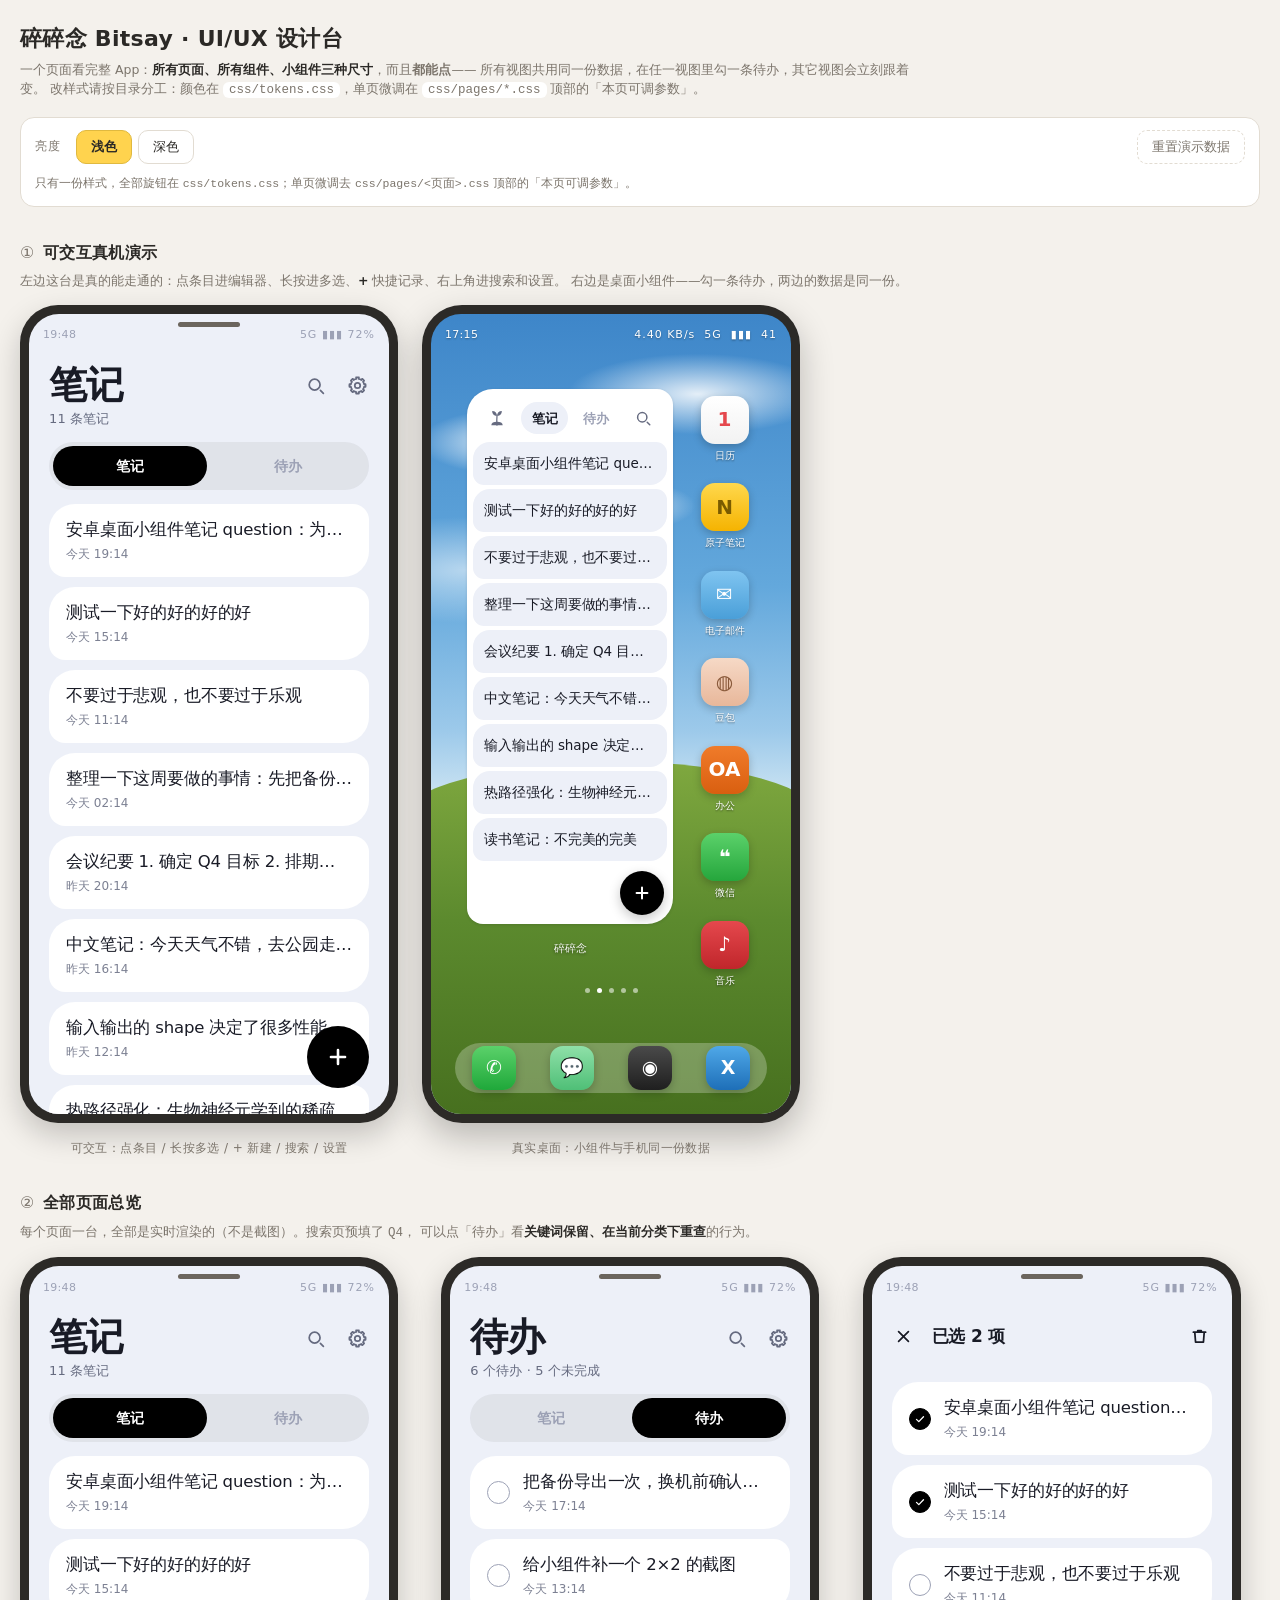
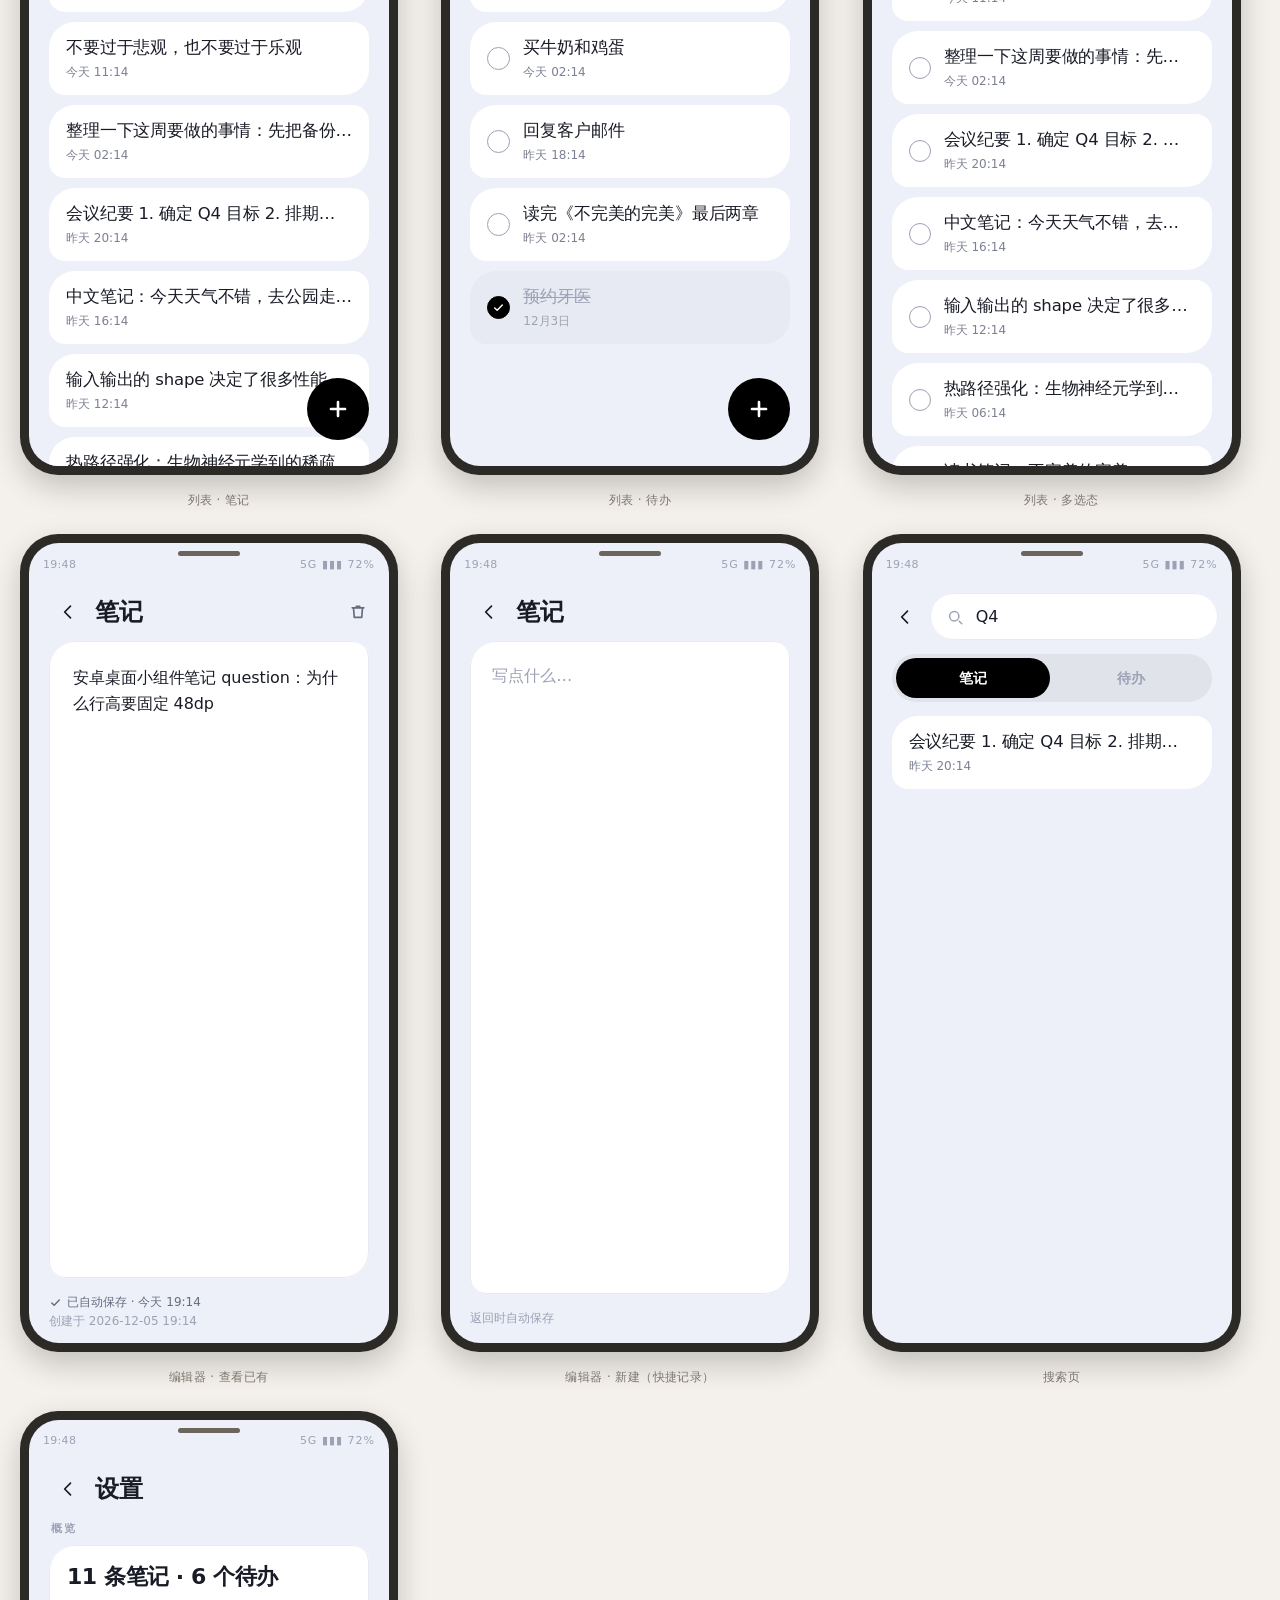
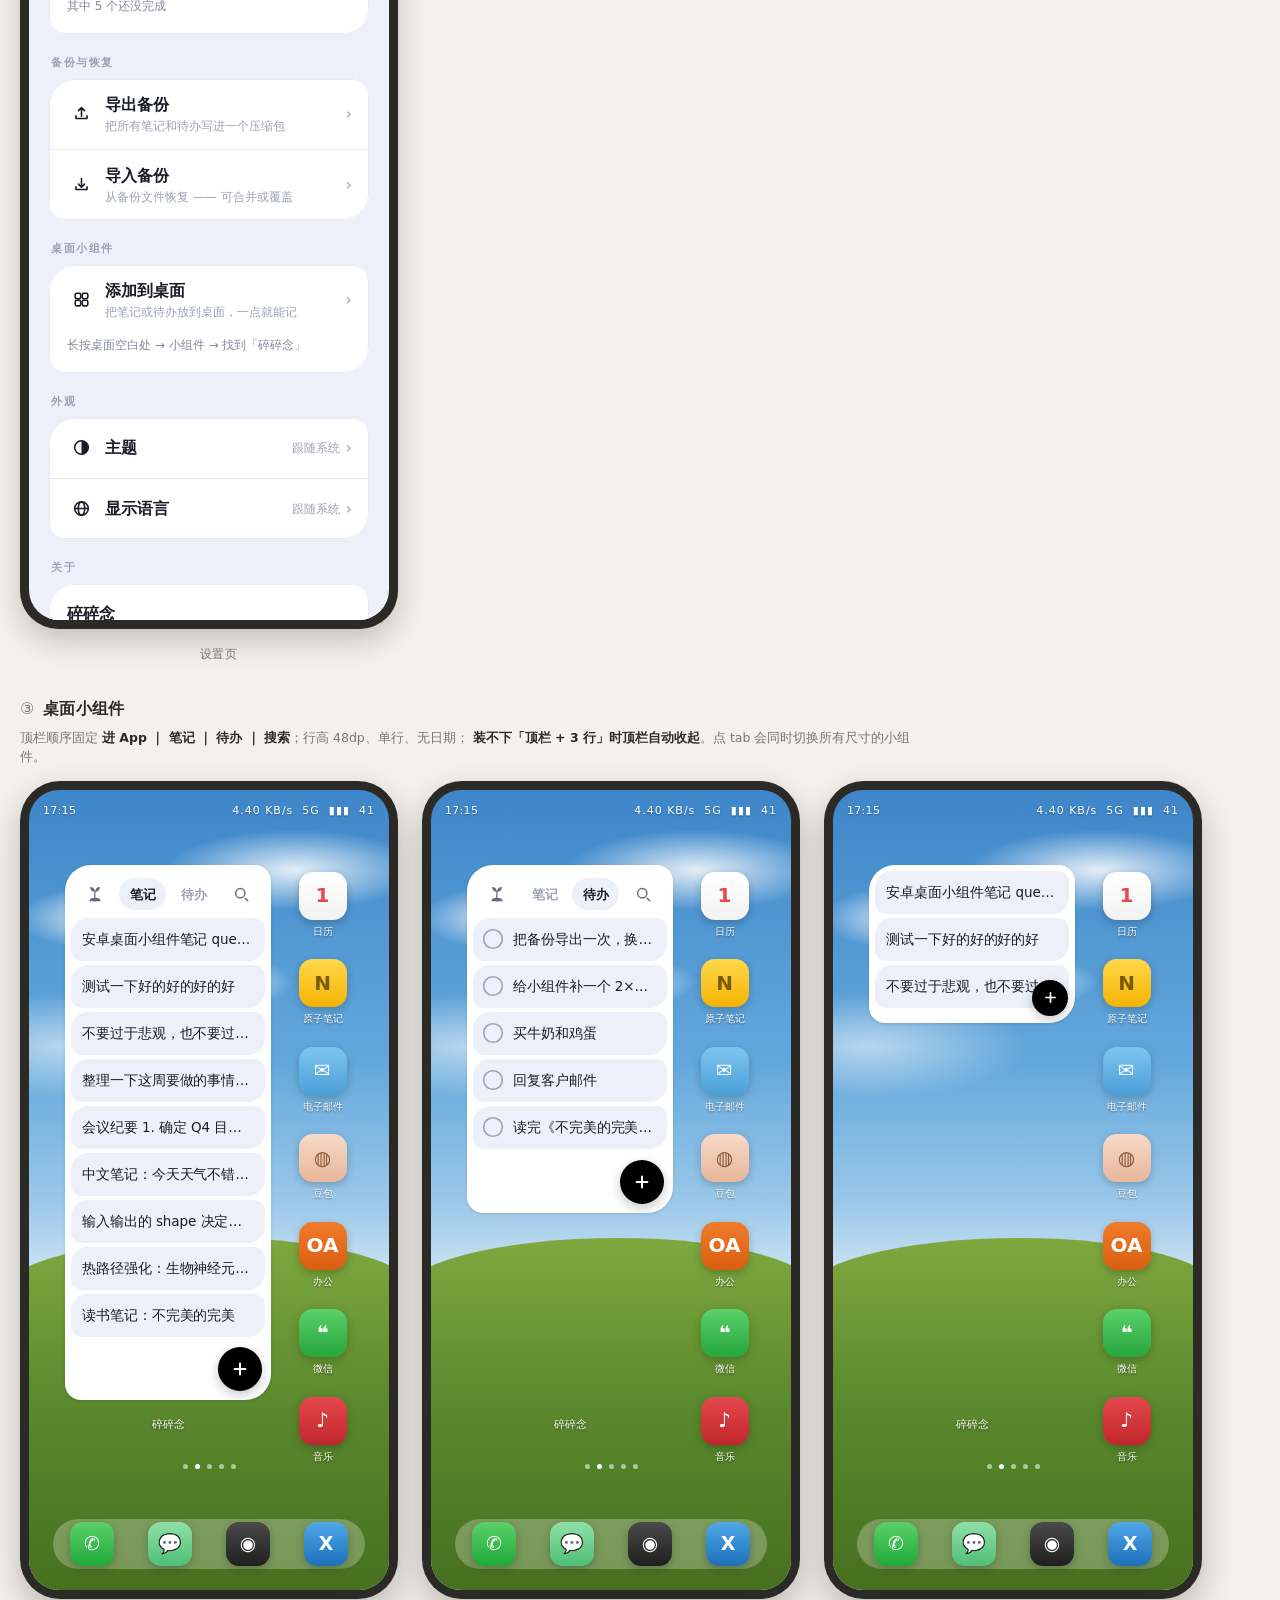
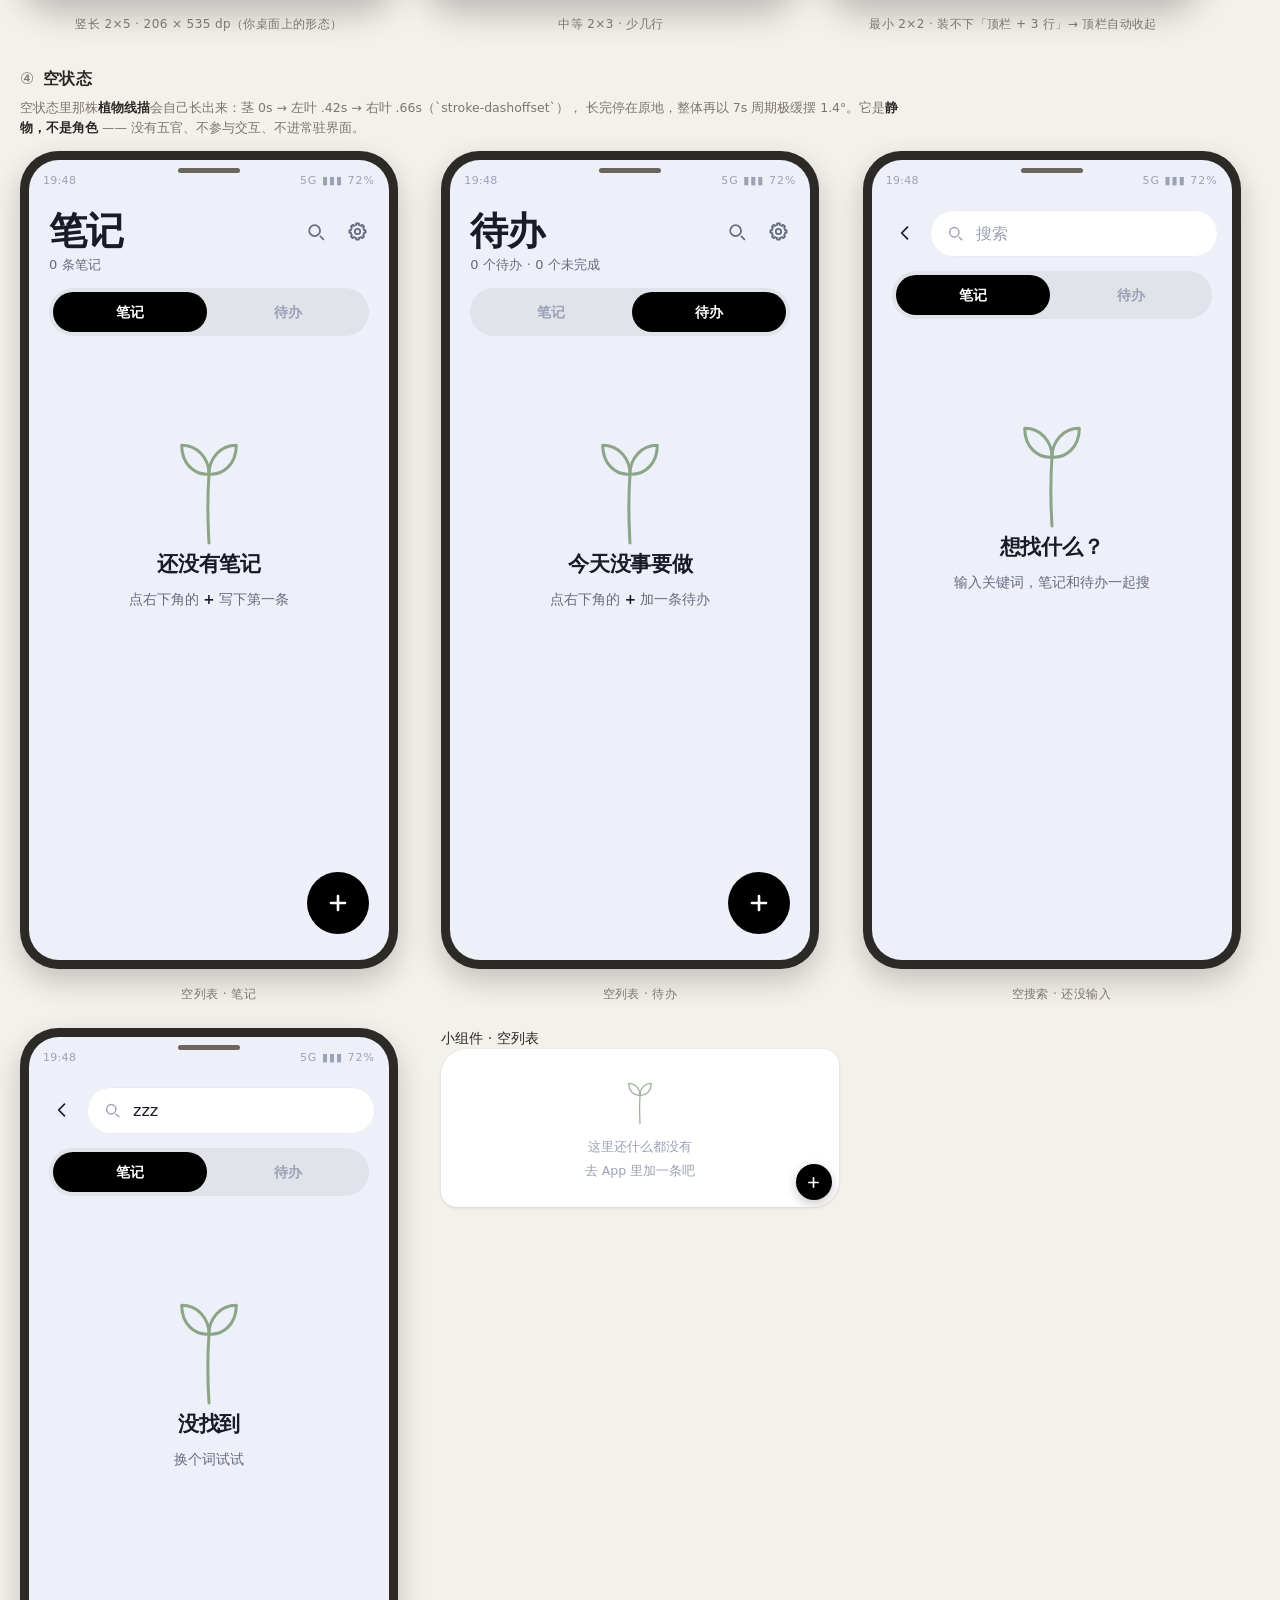
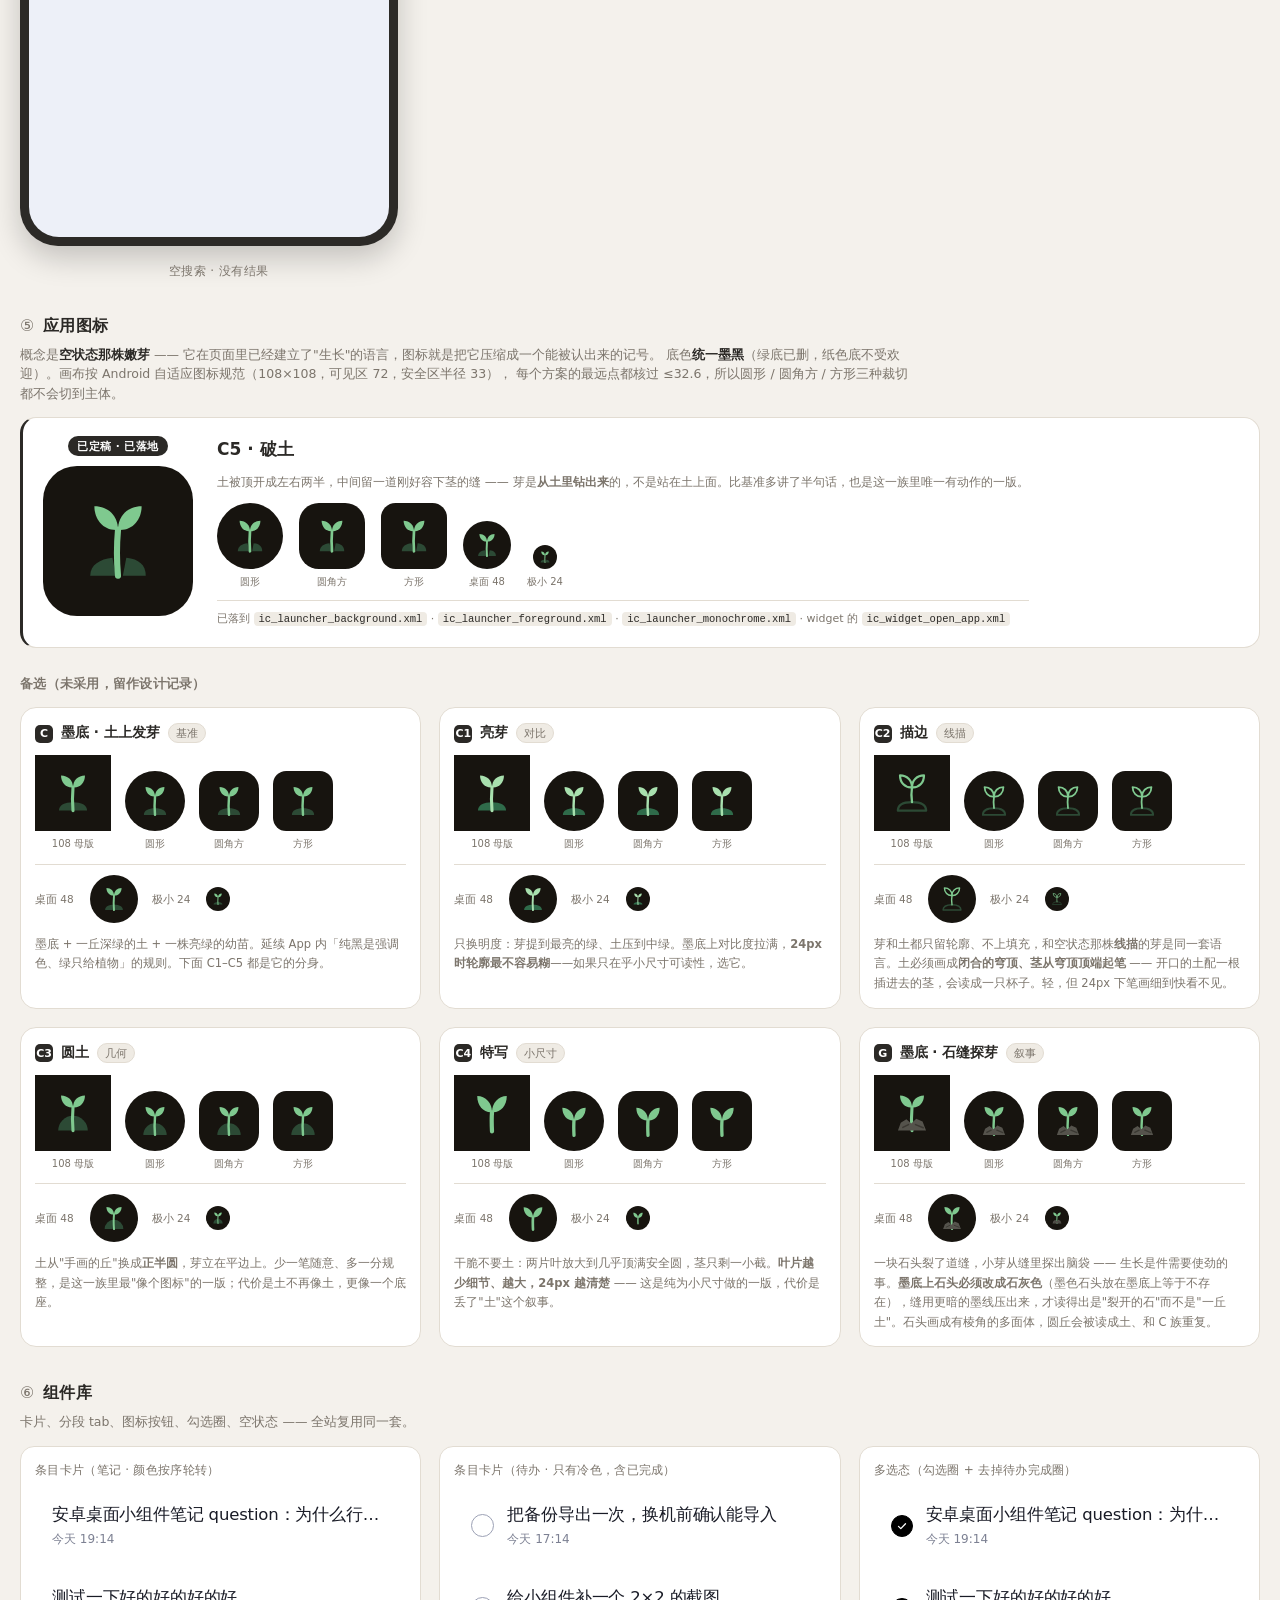
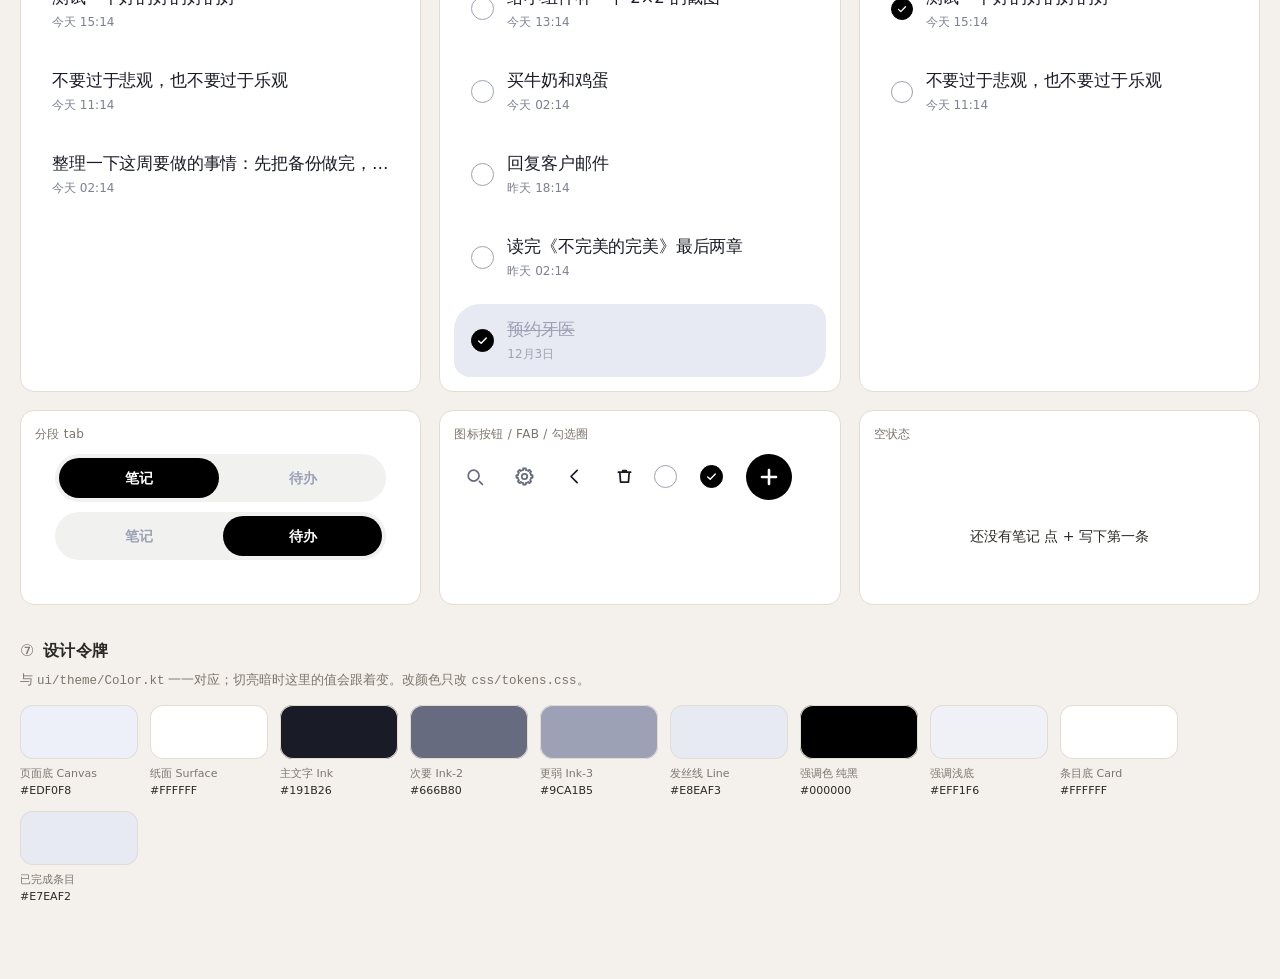
==== commit ff029694: "feat: 确认最终样式与图标" ====
--- a/design/index.html
+++ b/design/index.html
@@ -3,7 +3,7 @@
 <head>
 <meta charset="utf-8">
 <meta name="viewport" content="width=device-width, initial-scale=1">
-<title>比特记 bitsay · UI/UX 设计台</title>
+<title>碎碎念 Bitsay · UI/UX 设计台</title>
 <!-- 顺序有讲究：tokens → base → components → 各页面 → 深色 → 演示台 -->
 <link rel="stylesheet" href="css/tokens.css">
 <link rel="stylesheet" href="css/base.css">
@@ -16,13 +16,14 @@
 <link rel="stylesheet" href="css/pages/homescreen.css">
 <link rel="stylesheet" href="css/dark.css">
 <link rel="stylesheet" href="css/board.css">
+<link rel="stylesheet" href="css/appicon.css">
 </head>
 <body data-dark="0">
 
 
 
 <div class="shell">
-  <h1 class="shell__title">比特记 bitsay · UI/UX 设计台</h1>
+  <h1 class="shell__title">碎碎念 Bitsay · UI/UX 设计台</h1>
   <p class="shell__sub">
     一个页面看完整 App：<b>所有页面、所有组件、小组件三种尺寸</b>，而且<strong>都能点</strong>——
     所有视图共用同一份数据，在任一视图里勾一条待办，其它视图会立刻跟着变。
@@ -63,11 +64,24 @@
   <div class="stage" id="widgets"></div>
 
 
-  <h2 class="sect-title"><span class="n">④</span>组件库</h2>
+  <h2 class="sect-title"><span class="n">④</span>空状态</h2>
+  <p class="sect-sub">空状态里那株<b>植物线描</b>会自己长出来：茎 0s → 左叶 .42s → 右叶 .66s（`stroke-dashoffset`），
+    长完停在原地，整体再以 7s 周期极缓摆 1.4°。它是<b>静物，不是角色</b> —— 没有五官、不参与交互、不进常驻界面。</p>
+  <div class="grid" id="empties"></div>
+
+  <h2 class="sect-title"><span class="n">⑤</span>应用图标</h2>
+  <p class="sect-sub">概念是<b>空状态那株嫩芽</b> —— 它在页面里已经建立了"生长"的语言，图标就是把它压缩成一个能被认出来的记号。
+    底色<b>统一墨黑</b>（绿底已删，纸色底不受欢迎）。画布按 Android 自适应图标规范（108×108，可见区 72，安全区半径 33），
+    每个方案的最远点都核过 ≤32.6，所以圆形 / 圆角方 / 方形三种裁切都不会切到主体。</p>
+  <div id="appicon-final"></div>
+  <h3 class="sect-sub3">备选（未采用，留作设计记录）</h3>
+  <div class="icons-grid" id="appicons"></div>
+
+  <h2 class="sect-title"><span class="n">⑥</span>组件库</h2>
   <p class="sect-sub">卡片、分段 tab、图标按钮、勾选圈、空状态 —— 全站复用同一套。</p>
   <div class="knobs" id="components"></div>
 
-  <h2 class="sect-title"><span class="n">⑤</span>设计令牌</h2>
+  <h2 class="sect-title"><span class="n">⑦</span>设计令牌</h2>
   <p class="sect-sub">与 <code>ui/theme/Color.kt</code> 一一对应；切亮暗时这里的值会跟着变。改颜色只改 <code>css/tokens.css</code>。</p>
   <div class="pal" id="palette"></div>
 
@@ -76,6 +90,8 @@
 
 <script src="js/icons.js"></script>
 <script src="js/store.js"></script>
+<script src="js/sprout.js"></script>
+<script src="js/appicon.js"></script>
 <script src="js/ui.js"></script>
 <script src="js/pages/list.js"></script>
 <script src="js/pages/editor.js"></script>
--- a/design/css/tokens.css
+++ b/design/css/tokens.css
@@ -26,6 +26,7 @@
   --c-ink-3:     #9CA1B5;   /* 更弱：占位、未选中 */
 
   --c-line:      #E8EAF3;   /* 发丝分隔线（只在需要时用） */
+  --c-leaf:      #8CA487;   /* 植物线描的绿。**只给空状态那株芽用**，不是 UI 强调色 */
 
   /* ================= 强调色（全局唯一的"响"） =================
      纯黑。整屏只有黑 / 白 / 灰三档，交互元素（FAB、勾选、选中态）
@@ -45,14 +46,16 @@
 
   /* ================= 深色（见 dark.css） =================
      暖纸 → 冷炭；色卡同色相压暗到约 25% 亮度；强调色反而提亮。 */
+  --c-sky-d:       #131722;
   --c-canvas-d:    #101119;
-  --c-canvas-2-d:  #161823;
+  --c-moss-d:      #101611;
   --c-surface-d:   #1B1D29;
   --c-surface-2-d: #222432;
   --c-ink-d:       #F2F3F8;
   --c-ink-2-d:     #A2A7BC;
   --c-ink-3-d:     #6E7387;
   --c-line-d:      #282B3A;
+  --c-leaf-d:      #5D7358;
   --c-accent-d:        #FFFFFF;   /* 暗底上反过来用白，保持"最高对比"这个角色 */
   --c-accent-ink-d:    #111318;
   --c-accent-soft-d:   #2A2D3A;
@@ -62,9 +65,12 @@
 
   /* ================= 形状 =================
      半径统一、克制，不再用"四角不等" —— 那在大面积色卡上会读成没对齐。 */
-  --r-card:   20px;
-  --r-sm:     14px;
-  --r-block:  16px;
+  /* 叶形圆角：一对对角更饱满、另一对更收敛。
+     四角完全一样的圆角是"工业品"；对角有差别才是"长出来的"。
+     注意这是**有规律**的不对称，不是随手乱设 —— 乱设会读成没对齐。 */
+  --r-card:   26px 16px 26px 16px;
+  --r-sm:     17px 11px 17px 11px;
+  --r-block:  22px 14px 22px 14px;
   --r-pill:   999px;
 
   /* 唯一会用到的描边：发丝线，且只在分隔时用 */
@@ -89,6 +95,14 @@
   --card-pad-y:      15px;
   --card-pad-x:      17px;
 
+  /* ================= 字体 =================
+     大标题走衬线，正文走无衬线 —— 绘本都是这样排的。
+     衬线只给 display 一级用，多一处就俗。 */
+  --font-display: "Songti SC", "Noto Serif CJK SC", "Source Han Serif SC",
+                  "STSong", Georgia, "Times New Roman", serif;
+  --font-body: -apple-system, BlinkMacSystemFont, "PingFang SC", "Hiragino Sans GB",
+               "Microsoft YaHei", "Noto Sans SC", system-ui, sans-serif;
+
   /* ================= 排版 =================
      设计主要靠这里：层级拉开、字距收紧、行高紧凑。 */
   --fs-display: 38px;
@@ -106,8 +120,10 @@
   --lh-label:   14px;
   --ls-label:   0.14em;
 
-  /* ================= 纸纹（几乎看不见，只给底一点手感） ================= */
-  --dots:      .3;
+  /* ================= 纸纹 =================
+     点阵是"方格纸"的语言，和"生长"相反，所以关掉；
+     氛围交给上面的三段光。 */
+  --dots:      0;
   --dot-size:  28px;
 
   /* ================= 动效 ================= */
--- a/design/css/components.css
+++ b/design/css/components.css
@@ -14,9 +14,13 @@
   position:relative; flex:1 1 auto; min-height:0;
   display:flex; flex-direction:column;
   padding-top:var(--safe-top);
-  background:linear-gradient(180deg,var(--c-canvas-2) 0%,var(--c-canvas) 38%,var(--c-canvas) 100%);
+  /* 天光 → 纸面 → 土壤。顶部那一层白光让整屏像"被晨光照着" */
+  background:
+    radial-gradient(124% 66% at 50% -14%, rgba(255,255,255,.92), rgba(255,255,255,0) 64%),
+    linear-gradient(180deg, var(--c-sky) 0%, var(--c-canvas) 46%, var(--c-moss) 100%);
   color:var(--c-ink);
   font-size:var(--fs-body); line-height:var(--lh-body);
+  font-family:var(--font-body);
   -webkit-font-smoothing:antialiased;
 }
 .page{ flex:1 1 auto; display:flex; flex-direction:column; min-height:0; }
@@ -28,8 +32,9 @@
 }
 .topbar__titles{ flex:1 1 auto; min-width:0; }
 .topbar__title{
+  font-family:var(--font-display);           /* 绘本感来自字形，不来自装饰 */
   font-size:var(--fs-display); line-height:var(--lh-display);
-  font-weight:800; letter-spacing:var(--ls-display);
+  font-weight:700; letter-spacing:var(--ls-display);
   margin:0; white-space:nowrap; overflow:hidden; text-overflow:ellipsis;
 }
 .topbar__sub{
@@ -82,6 +87,8 @@
   background:var(--c-accent); color:var(--c-accent-ink);
   font-weight:700;
 }
+@keyframes swell{ from{ transform:scale(.9); } to{ transform:none; } }
+.seg__item--on{ animation:swell .3s var(--ease); }
 
 /* ---------- 条目卡片：统一白卡，靠留白和底色区分，不靠颜色 ---------- */
 .card{
@@ -92,6 +99,16 @@
   cursor:pointer; -webkit-user-select:none; user-select:none;
   transition:transform .12s var(--ease), filter var(--dur) var(--ease);
 }
+/* 条目的"生长"进场：只给新增的那一条，不是每次重绘都播一遍。
+   由 js 在新建/首次渲染时挂上 .card--sprout，播完自己摘掉。 */
+@keyframes sprout{
+  0%   { opacity:0; transform:translateY(14px) scale(.955); }
+  60%  { opacity:1; }
+  100% { opacity:1; transform:none; }
+}
+.card--sprout{ animation:sprout .46s cubic-bezier(.16,.9,.3,1) backwards; }
+/* 一排一起冒出来时错开一点，像依次发芽；单条新增时只有一个，不影响 */
+.card--sprout{ animation-delay:calc(var(--i, 0) * 26ms); }
 .card:active{ transform:scale(.985); }
 .card__body{ flex:1 1 auto; min-width:0; }
 .card__text{
@@ -119,21 +136,28 @@
 .tick{
   width:23px; height:23px; flex:0 0 auto; margin-right:13px;
   display:grid; place-items:center; border-radius:var(--r-pill);
-  border:1.5px solid rgba(34,29,24,.22); background:transparent;
+  /* 颜色和小组件里的勾选圈对齐（都用 --c-ink-3）。
+     原来这里是 rgba(34,29,24,.22)≈#D5D3CF，在白卡上几乎看不见，
+     而小组件用的是 --c-ink-2，两边深浅对不上。 */
+  border:1.5px solid var(--c-ink-3); background:transparent;
   color:var(--c-accent-ink);
   transition:background var(--dur) var(--ease), border-color var(--dur) var(--ease),
              transform .12s var(--ease);
 }
-.tick:hover{ border-color:rgba(34,29,24,.4); }
+.tick:hover{ border-color:var(--c-ink-2); }
 .tick:active{ transform:scale(.9); }
 .tick--on{ background:var(--c-accent); border-color:var(--c-accent); }
+@keyframes settle{
+  0%{ transform:scale(1); } 38%{ transform:scale(.82); } 100%{ transform:scale(1); }
+}
+.tick--settle{ animation:settle .42s cubic-bezier(.2,1.4,.4,1); }
 .tick svg{ width:13px; height:13px; stroke-width:3; }
 
 /* ---------- 多选圈 ---------- */
 .pick{
   width:22px; height:22px; flex:0 0 auto; margin-right:13px;
   display:grid; place-items:center; border-radius:var(--r-pill);
-  border:1.5px solid rgba(34,29,24,.22);
+  border:1.5px solid var(--c-ink-3);   /* 和 .tick / 小组件保持同一档 */
   color:var(--c-accent-ink);
   transition:background var(--dur) var(--ease), border-color var(--dur) var(--ease);
 }
@@ -150,7 +174,36 @@
   transition:transform .12s var(--ease);
 }
 .fab:active{ transform:scale(.94); }
-.fab svg{ width:26px; height:26px; stroke-width:2.6; }
+/* 呼吸放在图标上，不和按钮自己的 :active 缩放打架。
+   幅度只有 3.5%、周期 5.6s —— 是"活着"，不是"在跳"。 */
+@keyframes breathe{
+  0%,100%{ transform:scale(1) rotate(0deg); }
+  50%    { transform:scale(1.035) rotate(2deg); }
+}
+.fab svg{ width:26px; height:26px; stroke-width:2.6; animation:breathe 5.6s var(--ease) infinite; }
+
+/* ---------- 空状态里的植物：自己长出来 ----------
+   三个 stroke-dashoffset 动画错开：茎(0s) → 左叶(.42s) → 右叶(.66s)。
+   画完就停在原地，不循环 —— 循环会变成"在闪"，不是"在长"。 */
+@keyframes drawIn{ from{ stroke-dashoffset:var(--len,240); } }
+/* 基态是【已经画完】(dashoffset 0)，只有动画的 from 才是"没画"。
+   写成"基态=未画 + forwards"是脆的：动画一旦没跑（时序、离屏、降级），
+   嫩芽就永远隐形，而布局位置还占着，看起来像组件坏了。
+   fill-mode 用 backwards：延迟期间显示 from（空），跑完回到基态（画完）。 */
+.sprout path{
+  stroke-dasharray:var(--len,240);
+  stroke-dashoffset:0;
+  animation:drawIn 1.15s cubic-bezier(.22,.8,.3,1) backwards;
+}
+.sprout__stem  { --len:130; }              /* 茎变短了（不再长到顶） */
+.sprout__leaf-l{ --len:100; animation-delay:.42s; }
+.sprout__leaf-r{ --len:100; animation-delay:.46s; }  /* 两片顶叶几乎同时张开 */
+/* 长完之后叶片极缓地呼吸（幅度 1.5%），像有风 */
+@keyframes sway{
+  0%,100%{ transform:rotate(0deg); }
+  50%    { transform:rotate(1.4deg); }
+}
+.sprout{ transform-origin:32px 84px; animation:sway 7s ease-in-out 1.9s infinite; }
 
 /* ---------- 空状态：没有插图，靠排版本身撑住 ---------- */
 .empty{
@@ -158,7 +211,8 @@
   display:flex; flex-direction:column; align-items:center;
 }
 .empty__title{
-  font-size:19px; line-height:26px; font-weight:800; letter-spacing:-.02em;
+  font-family:var(--font-display);
+  font-size:21px; line-height:30px; font-weight:700; letter-spacing:-.01em;
   color:var(--c-ink);
 }
 .empty__hint{
--- a/design/css/pages/widget.css
+++ b/design/css/pages/widget.css
@@ -15,7 +15,12 @@
   --w-head-h: 47px;
   --w-btn: 44px;
   --w-tab-h: 32px;
-  --w-tick-w: 42px;      /* 勾选圈占位宽（真机 44dp，笔记行 GONE 不占位） */
+  /* 勾选圈占位宽。真机声明 44dp、按 0.91 缩放后实测 40dp —— 这里直接用 40，
+     点击区和真机一致；文字的左边距 = (40 − 字形)/2 ≈ 7，所以前端不会显空。 */
+  --w-tick-w: 40px;
+  --w-tick-glyph: 26px;  /* 字形盒子。注意 icon 的 viewBox 有留白：
+                            r=8.6/24 → 实际画出来的圆只有盒子的 72%，
+                            所以这里必须给大一点，否则圆只有 11px，看着就是"浮着一个小点" */
   --w-row-pad-l: 11px;   /* 笔记行的左边距（真机 6dp，这里是圆角色卡，给多一点） */
   --w-row-pad-r: 11px;   /* 右边距（真机 8dp） */
   --w-fab: 44px;
@@ -70,9 +75,15 @@
 .widget__row:active{ filter:brightness(.97); }
 .widget__tick{
   width:var(--w-tick-w); height:var(--w-row-h); flex:0 0 auto;
-  display:grid; place-items:center; color:var(--c-ink-2);
+  display:grid; place-items:center; color:var(--c-ink-3);
 }
-.widget__tick svg{ width:16px; height:16px; }
+.widget__tick svg{
+  width:var(--w-tick-glyph); height:var(--w-tick-glyph);
+  /* 归一化描边粗细：App 里的圈是 23px + 1.5px 边框，这边 26px 的盒子
+     要 1.45 才渲染成 ~1.57px，两边的"笔画/直径"比才一致。
+     用 1.8 会显得比 App 重一档。 */
+  stroke-width:1.45;
+}
 .widget__text{
   flex:1 1 auto; min-width:0; font-size:13.5px; line-height:17px;
   color:var(--row-ink,var(--c-ink)); letter-spacing:-.005em;
@@ -81,10 +92,15 @@
 .widget__row--done{ --row-fill:var(--c-card-done); --row-ink:var(--c-ink-3); }
 .widget__row--done .widget__text{ text-decoration:line-through; }
 
+/* 空状态：和列表 / 搜索用同一株嫩芽。2×2 里给最小的尺寸，
+   但**不隐藏** —— 藏起来就变成"这个组件坏了"，小一点反而像刚发芽。 */
 .widget__empty{
-  flex:1 1 auto; display:grid; place-items:center; text-align:center;
-  color:var(--c-ink-3); font-size:12.5px; white-space:pre-line; line-height:1.9;
+  flex:1 1 auto; display:flex; flex-direction:column;
+  align-items:center; justify-content:center; gap:9px;
+  text-align:center; color:var(--c-ink-3);
+  font-size:12.5px; white-space:pre-line; line-height:1.9;
 }
+.widget__empty .sprout{ opacity:.85; flex:0 0 auto; }
 
 /* + 悬浮在列表之上：列表不预留底部空白 */
 .widget__fab{
--- a/design/css/dark.css
+++ b/design/css/dark.css
@@ -7,14 +7,16 @@
    由 <body data-dark="1"> 触发。
    ========================================================================== */
 [data-dark="1"]{
+  --c-sky:       var(--c-sky-d);
   --c-canvas:    var(--c-canvas-d);
-  --c-canvas-2:  var(--c-canvas-2-d);
+  --c-moss:      var(--c-moss-d);
   --c-surface:   var(--c-surface-d);
   --c-surface-2: var(--c-surface-2-d);
   --c-ink:       var(--c-ink-d);
   --c-ink-2:     var(--c-ink-2-d);
   --c-ink-3:     var(--c-ink-3-d);
   --c-line:      var(--c-line-d);
+  --c-leaf:      var(--c-leaf-d);
   --c-card:      var(--c-card-d);
   --c-card-done: var(--c-card-done-d);
 
--- a/design/css/appicon.css
+++ b/design/css/appicon.css
@@ -0,0 +1,73 @@
+/* ==========================================================================
+   appicon.css —— 应用图标预览（只属于设计台）
+   -------------------------------------------------------------------------- */
+
+.icons-grid{
+  display:grid; grid-template-columns:repeat(auto-fill,minmax(300px,1fr));
+  gap:18px; margin-top:14px;
+}
+.iccard{
+  background:var(--sh-panel); border:1px solid var(--sh-line); border-radius:16px;
+  padding:14px; display:flex; flex-direction:column; gap:12px;
+}
+.iccard__head{ display:flex; align-items:baseline; gap:8px; }
+.iccard__key{
+  font-size:13px; font-weight:800; width:18px; height:18px; flex:0 0 auto;
+  display:grid; place-items:center; border-radius:5px;
+  background:var(--sh-ink); color:#fff; font-size:11px;
+}
+.iccard__name{ font-size:13.5px; font-weight:700; }
+.iccard__tag{
+  font-size:10.5px; padding:1px 7px; border-radius:99px;
+  background:#EFEBE4; border:1px solid var(--sh-line); color:var(--sh-ink-soft);
+}
+.iccard__note{ font-size:11.5px; line-height:1.7; color:var(--sh-ink-soft); }
+
+/* 主图 + 三种裁切 */
+.iccard__row{ display:flex; align-items:flex-end; gap:14px; }
+.icshot{ display:flex; flex-direction:column; align-items:center; gap:5px; }
+.icshot .cap{ font-size:10px; color:var(--sh-ink-soft); }
+.icshot svg{ display:block; }
+
+/* 裁切：Android 自适应图标会被桌面套上不同形状，这里三种都试一遍 */
+.mask{ overflow:hidden; display:block; }
+.mask--circle{ border-radius:50%; }
+.mask--squircle{ border-radius:30%; }
+.mask--round{ border-radius:22%; }
+
+.iccard__sizes{
+  display:flex; align-items:center; gap:14px;
+  border-top:1px solid var(--sh-line); padding-top:10px;
+}
+.iccard__sizes .lbl{ font-size:10.5px; color:var(--sh-ink-soft); margin-right:2px; }
+
+/* 定稿块：用户已敲定并落到 Android 资源的方案，单独放大展示 */
+.sect-sub3{
+  font-size:12.5px; font-weight:700; color:var(--sh-ink-soft);
+  margin:26px 0 0; letter-spacing:.02em;
+}
+.icfinal{
+  display:flex; gap:24px; align-items:flex-start;
+  background:var(--sh-panel); border:1px solid var(--sh-line);
+  border-left:3px solid var(--sh-ink);
+  border-radius:16px; padding:18px 20px; margin-top:14px;
+}
+.icfinal__left{ display:flex; flex-direction:column; align-items:center; gap:10px; flex:0 0 auto; }
+.icfinal__shot svg{ display:block; width:150px; height:150px; border-radius:34px; }
+.icfinal__badge{
+  font-size:10.5px; font-weight:800; letter-spacing:.04em;
+  padding:2px 9px; border-radius:99px;
+  background:var(--sh-ink); color:var(--sh-panel);
+}
+.icfinal__right{ display:flex; flex-direction:column; gap:10px; min-width:0; }
+.icfinal__title{ font-size:17px; font-weight:800; }
+.icfinal__note{ font-size:12px; line-height:1.75; color:var(--sh-ink-soft); }
+.icfinal__masks{ display:flex; align-items:flex-end; gap:16px; }
+.icfinal__files{
+  font-size:11px; line-height:1.7; color:var(--sh-ink-soft);
+  border-top:1px solid var(--sh-line); padding-top:9px;
+}
+.icfinal__files code{
+  font-size:10.5px; padding:1px 5px; border-radius:4px;
+  background:#EFEBE4; color:var(--sh-ink);
+}
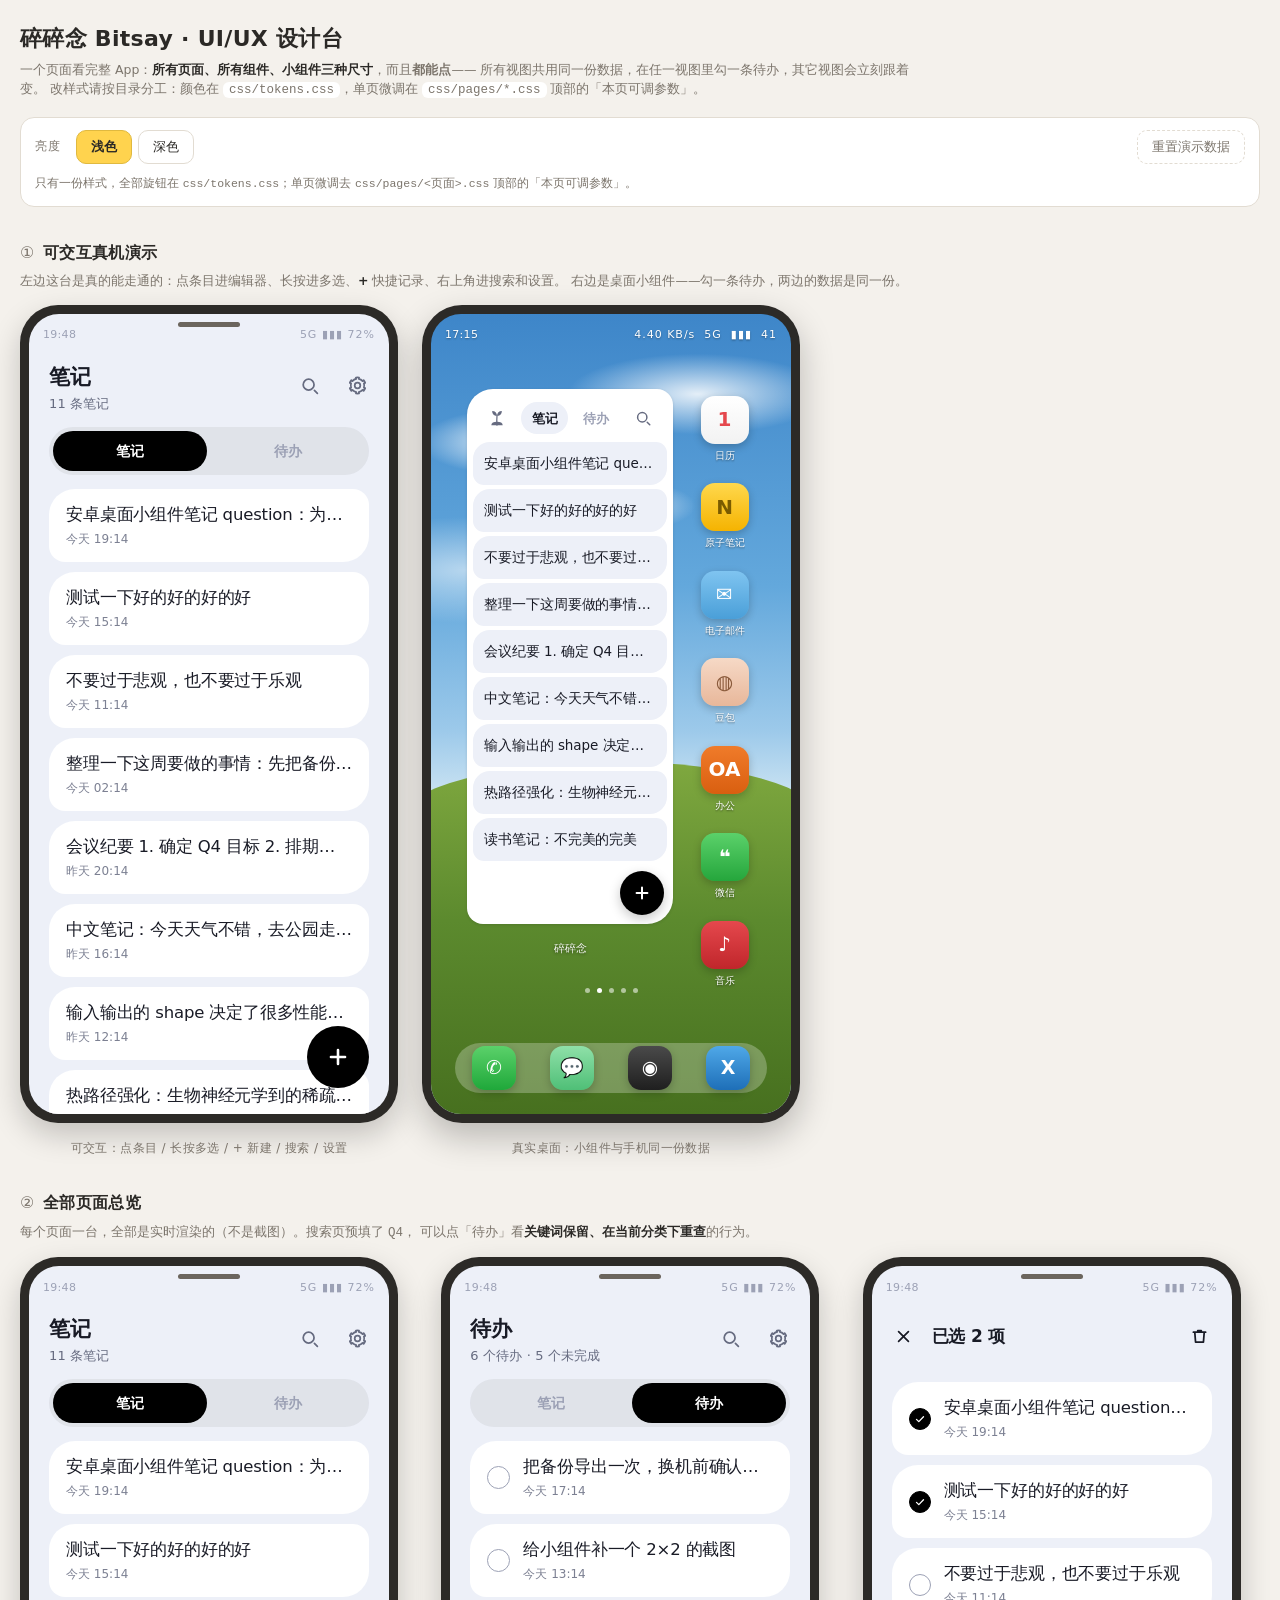
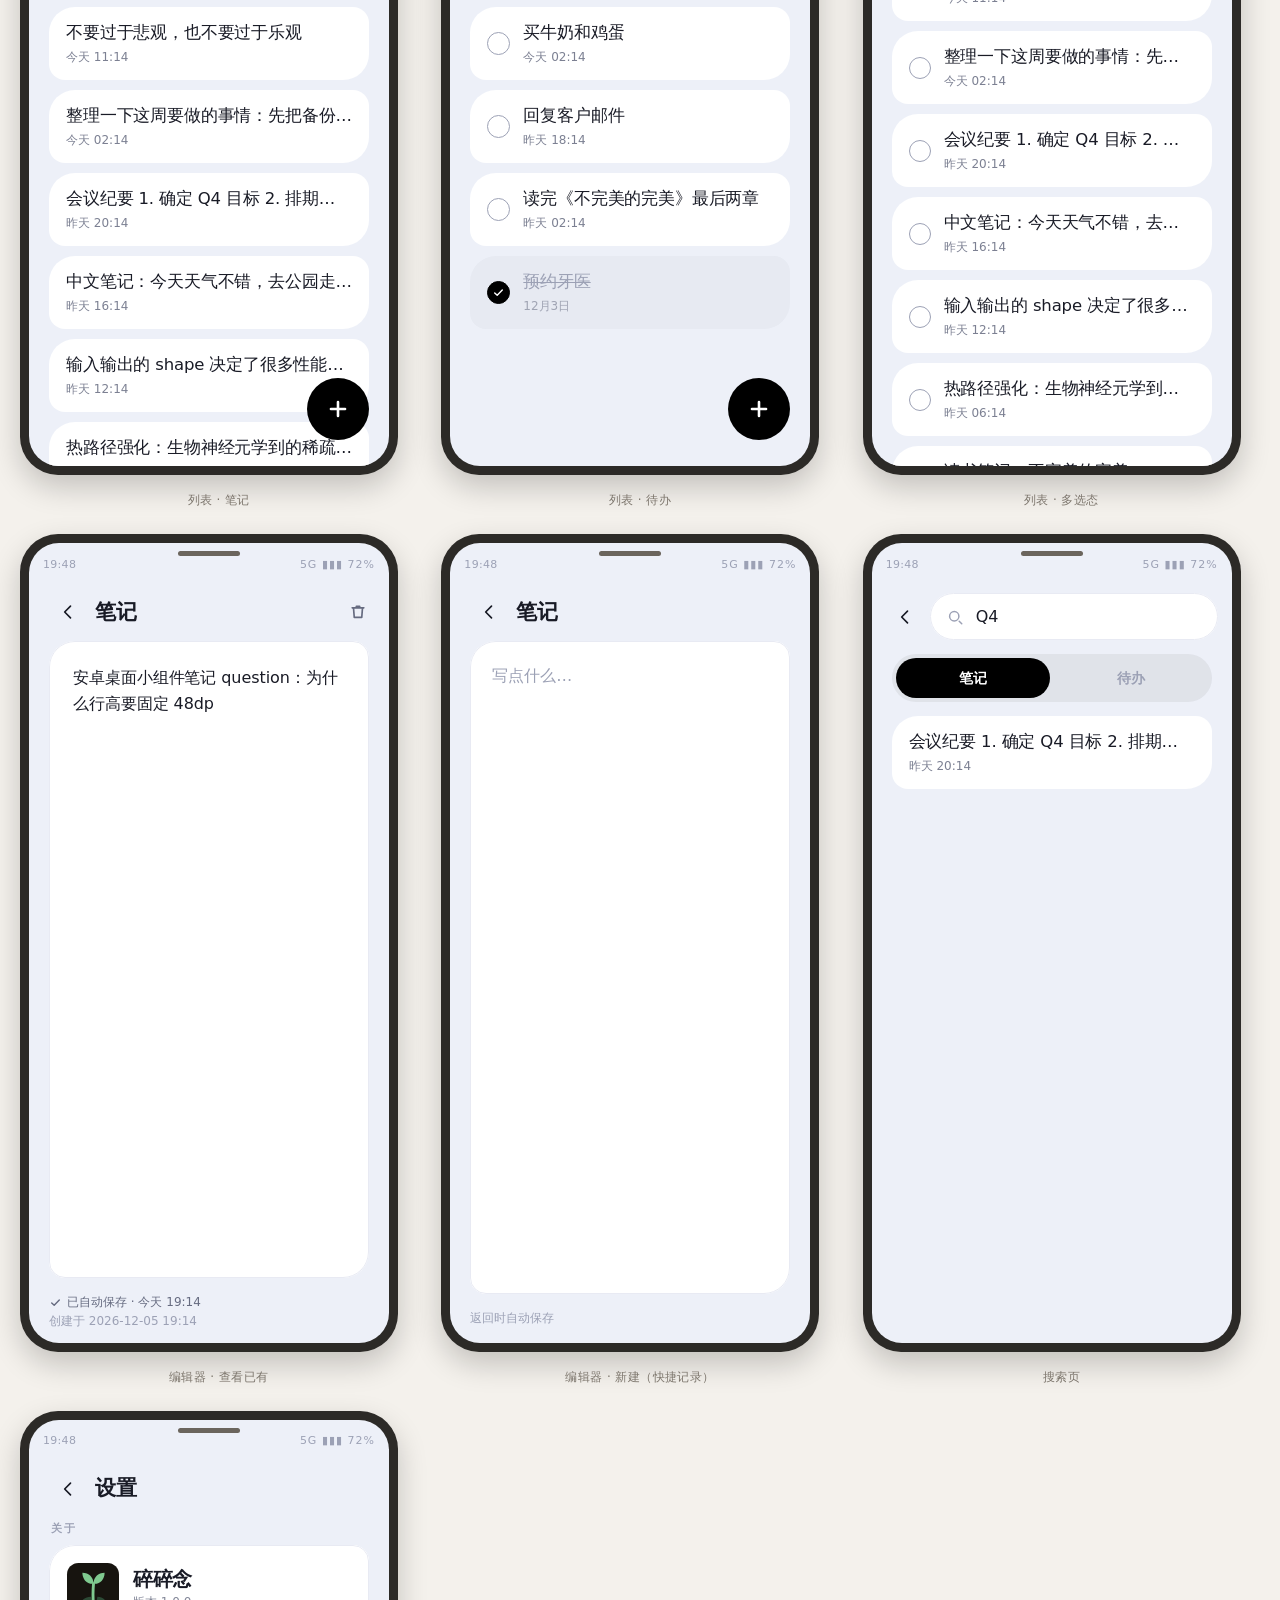
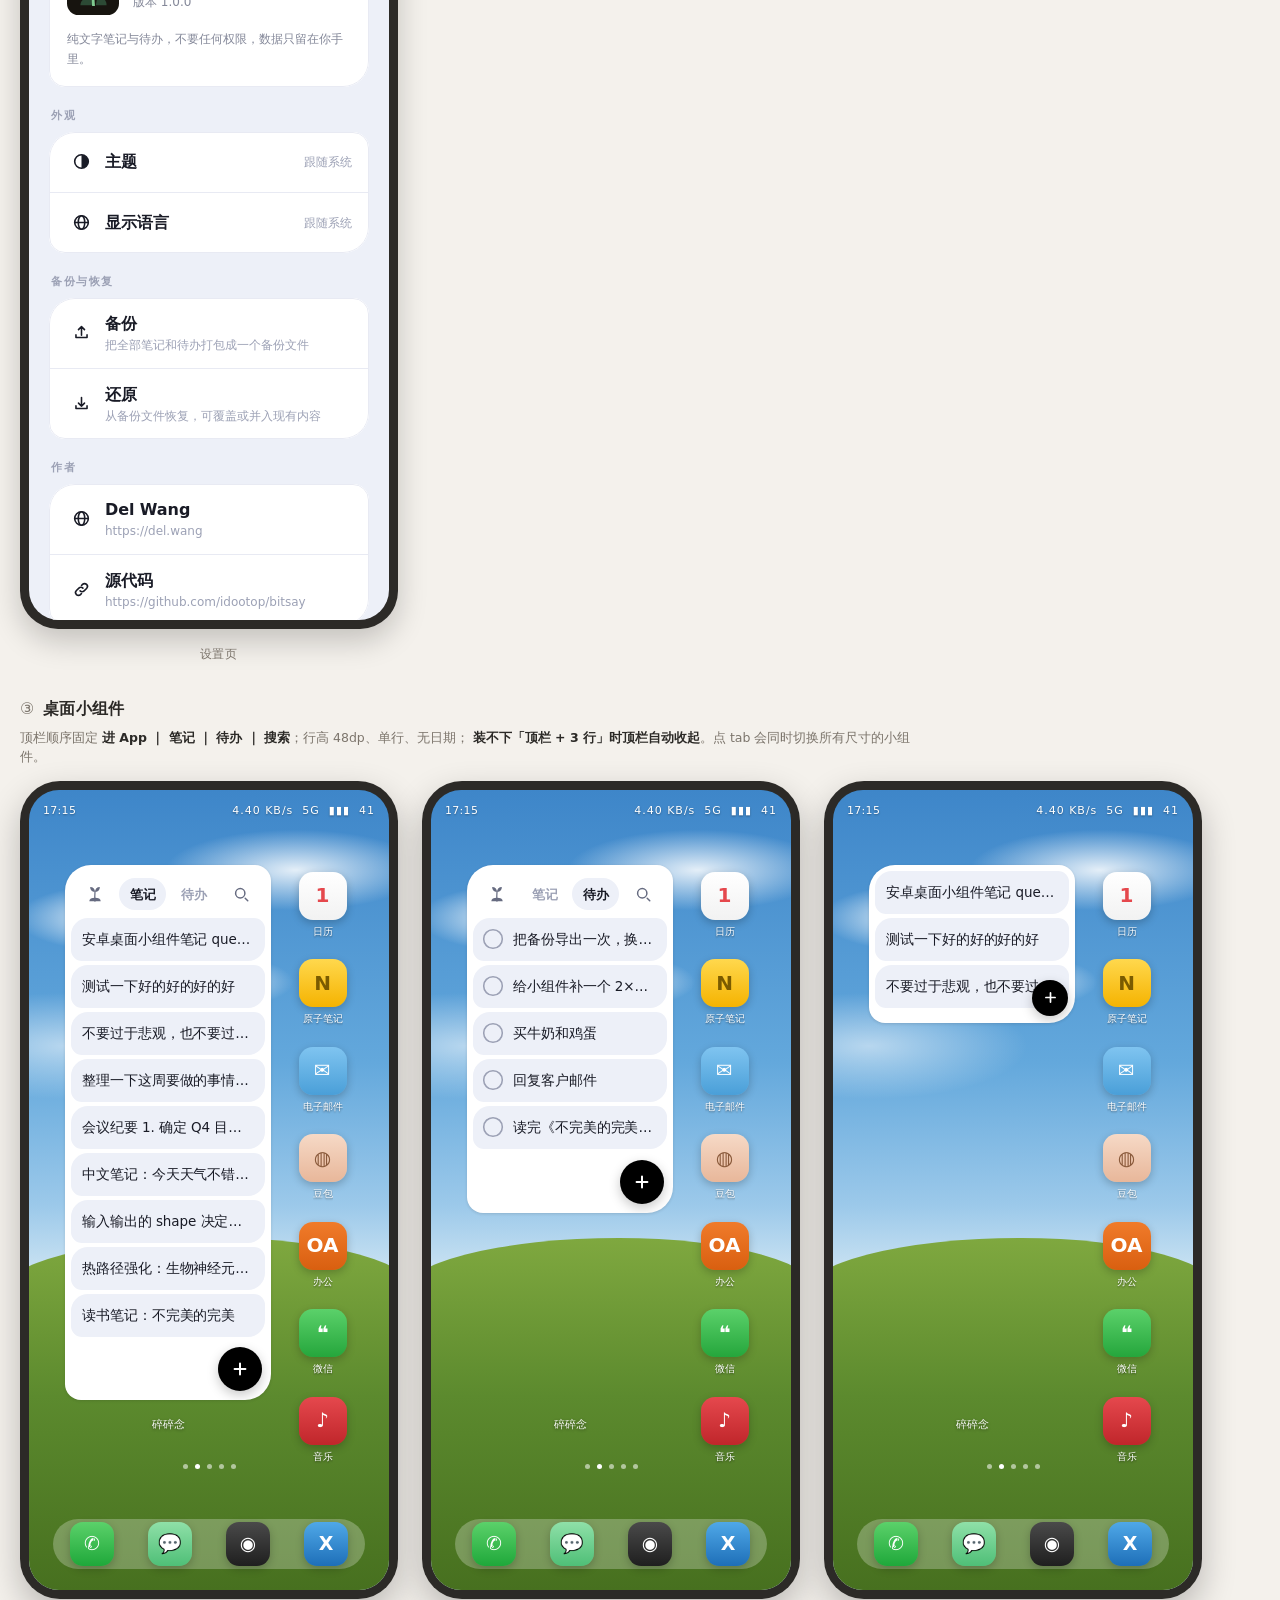
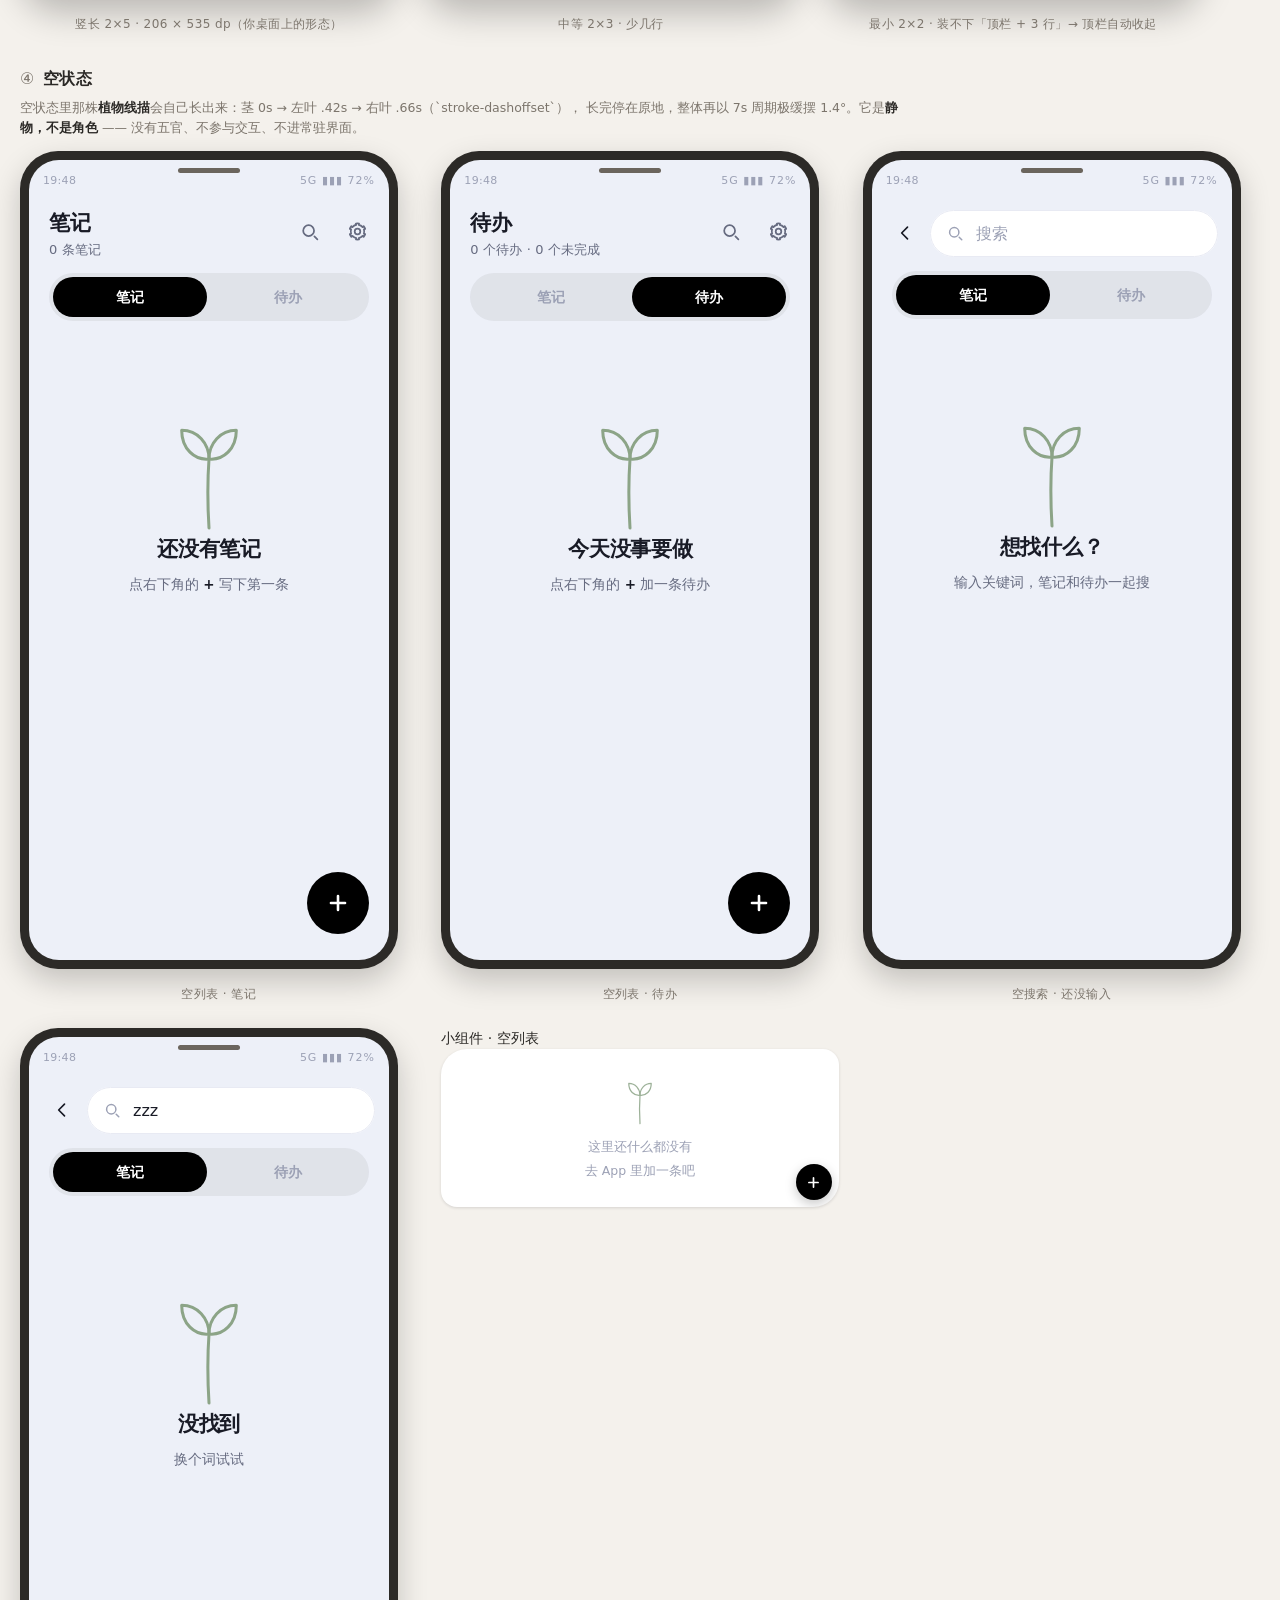
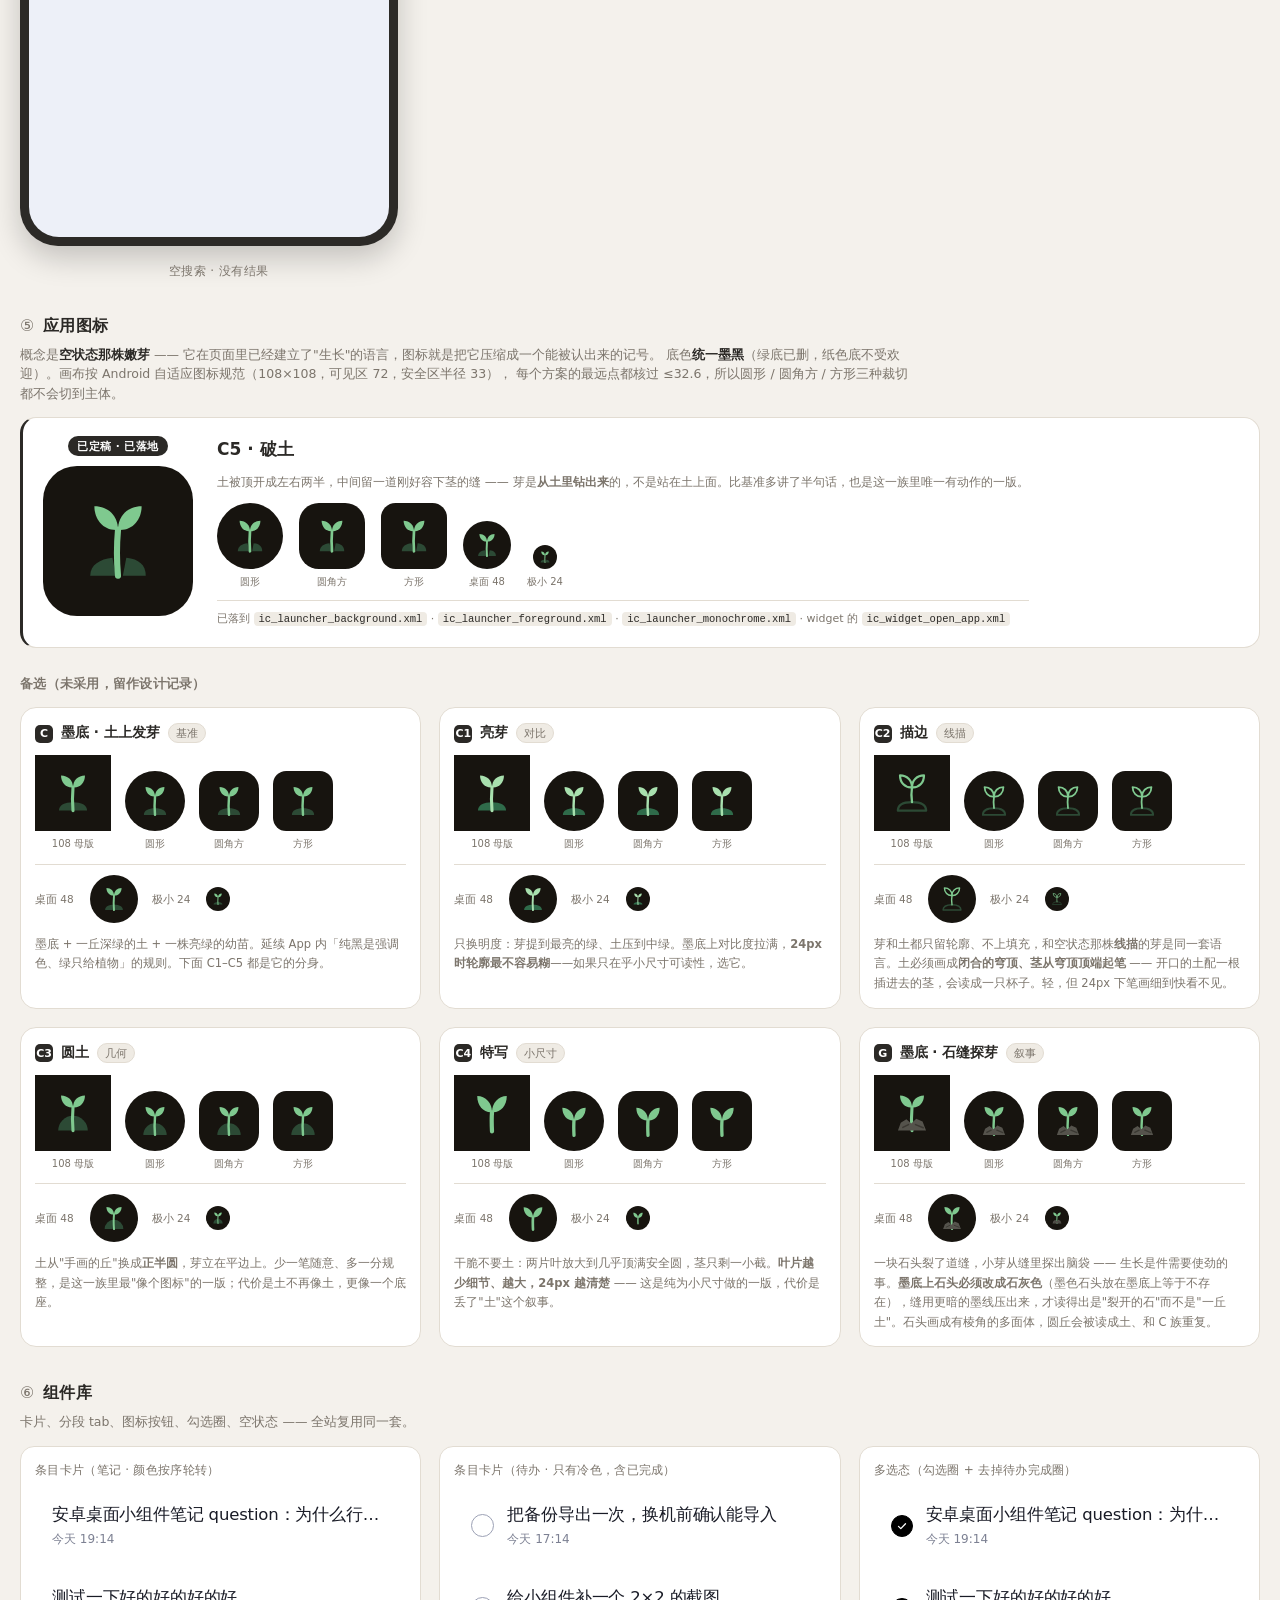
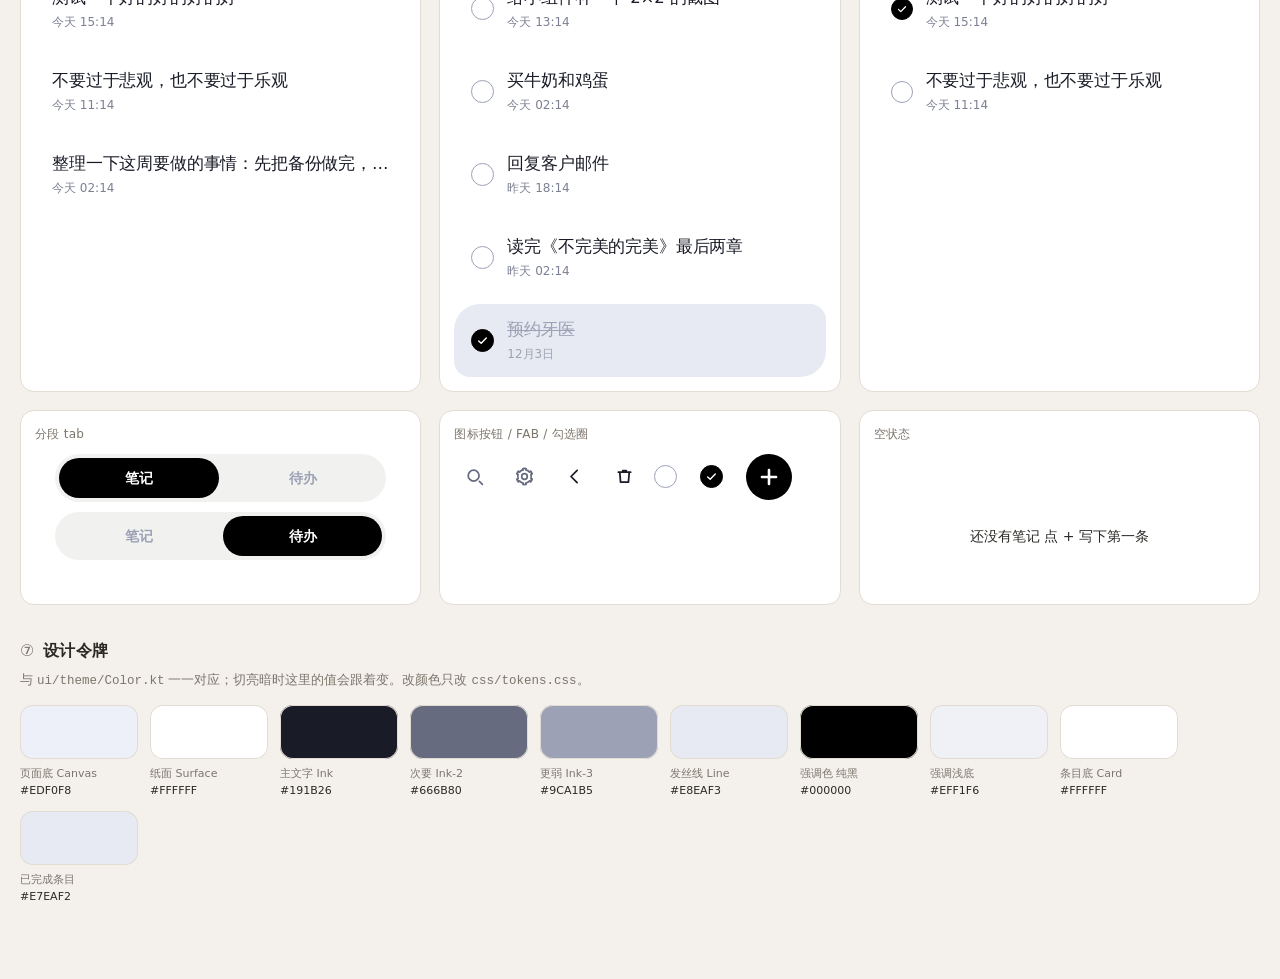
==== commit c54495b5: "fix: 修复已知问题，优化使用体验" ====
--- a/design/index.html
+++ b/design/index.html
@@ -91,6 +91,7 @@
 <script src="js/icons.js"></script>
 <script src="js/store.js"></script>
 <script src="js/sprout.js"></script>
+<script src="js/brand.js"></script>
 <script src="js/appicon.js"></script>
 <script src="js/ui.js"></script>
 <script src="js/pages/list.js"></script>
--- a/design/css/tokens.css
+++ b/design/css/tokens.css
@@ -26,7 +26,13 @@
   --c-ink-3:     #9CA1B5;   /* 更弱：占位、未选中 */
 
   --c-line:      #E8EAF3;   /* 发丝分隔线（只在需要时用） */
+  /* 顶部天光：给页面一层"被晨光照着"的感觉。
+     **暗色下必须归零** —— 近黑的底上盖 92% 白会洗成一片灰，颜色看着不对。 */
+  --c-glow:      rgba(255,255,255,.92);
   --c-leaf:      #8CA487;   /* 植物线描的绿。**只给空状态那株芽用**，不是 UI 强调色 */
+  /* 危险色：**只给"删除确认"这类不可撤销的动作**，不做任何装饰用途。
+     全站唯一允许出现的第二个颜色 —— 强调色是黑/白，红色只在"删了就回不来"时出现。 */
+  --c-danger:    #D23B2E;
 
   /* ================= 强调色（全局唯一的"响"） =================
      纯黑。整屏只有黑 / 白 / 灰三档，交互元素（FAB、勾选、选中态）
@@ -55,7 +61,9 @@
   --c-ink-2-d:     #A2A7BC;
   --c-ink-3-d:     #6E7387;
   --c-line-d:      #282B3A;
+  --c-glow-d:      rgba(255,255,255,0);   /* 暗色不打光 */
   --c-leaf-d:      #5D7358;
+  --c-danger-d:    #FF6B5C;
   --c-accent-d:        #FFFFFF;   /* 暗底上反过来用白，保持"最高对比"这个角色 */
   --c-accent-ink-d:    #111318;
   --c-accent-soft-d:   #2A2D3A;
@@ -98,16 +106,19 @@
   /* ================= 字体 =================
      大标题走衬线，正文走无衬线 —— 绘本都是这样排的。
      衬线只给 display 一级用，多一处就俗。 */
-  --font-display: "Songti SC", "Noto Serif CJK SC", "Source Han Serif SC",
-                  "STSong", Georgia, "Times New Roman", serif;
+  /* 标题**不再用衬线**。Android 上衬线中文字体和系统无衬线是两个字族，
+     页面标题和正文会看起来不像同一个 App，也和桌面/设置等系统界面不一致。
+     层级交给字号 + 字重去表达。 */
+  --font-display: var(--font-body);
   --font-body: -apple-system, BlinkMacSystemFont, "PingFang SC", "Hiragino Sans GB",
                "Microsoft YaHei", "Noto Sans SC", system-ui, sans-serif;
 
   /* ================= 排版 =================
      设计主要靠这里：层级拉开、字距收紧、行高紧凑。 */
-  --fs-display: 38px;
-  --lh-display: 42px;
-  --ls-display: -0.035em;
+  /* 页面标题 21px：比返回键字形（20px）大一档就够。
+     首页标题现在是品牌标记（js/brand.js），不再是一行大字，所以这里只剩一个尺寸。 */
+  --fs-title-page: 21px;
+  --lh-title-page: 27px;
   --fs-title:   17px;
   --lh-title:   24px;
   --fs-body:    16px;
--- a/design/css/components.css
+++ b/design/css/components.css
@@ -16,7 +16,7 @@
   padding-top:var(--safe-top);
   /* 天光 → 纸面 → 土壤。顶部那一层白光让整屏像"被晨光照着" */
   background:
-    radial-gradient(124% 66% at 50% -14%, rgba(255,255,255,.92), rgba(255,255,255,0) 64%),
+    radial-gradient(124% 66% at 50% -14%, var(--c-glow), rgba(255,255,255,0) 64%),
     linear-gradient(180deg, var(--c-sky) 0%, var(--c-canvas) 46%, var(--c-moss) 100%);
   color:var(--c-ink);
   font-size:var(--fs-body); line-height:var(--lh-body);
@@ -25,33 +25,32 @@
 }
 .page{ flex:1 1 auto; display:flex; flex-direction:column; min-height:0; }
 
-/* ---------- 顶部栏：编辑级标题 ---------- */
+/* ---------- 顶部栏 ----------
+   两档尺寸，别混：
+     * 首页（列表）  —— 38px 大标题，顶端对齐，图标贴着标题的上沿；
+     * 次级页（编辑器 / 设置）—— 21px 标题，垂直居中，和 40px 返回键同一量级。 */
 .topbar{
   display:flex; align-items:flex-start; flex:0 0 auto;
   padding:16px 12px 12px var(--pad-page);
 }
 .topbar__titles{ flex:1 1 auto; min-width:0; }
 .topbar__title{
-  font-family:var(--font-display);           /* 绘本感来自字形，不来自装饰 */
-  font-size:var(--fs-display); line-height:var(--lh-display);
-  font-weight:700; letter-spacing:var(--ls-display);
+  font-family:var(--font-display);
+  font-size:var(--fs-title-page); line-height:var(--lh-title-page);
+  font-weight:800; letter-spacing:-.015em;
   margin:0; white-space:nowrap; overflow:hidden; text-overflow:ellipsis;
 }
 .topbar__sub{
   font-size:13px; line-height:18px; color:var(--c-ink-2);
   margin-top:4px; letter-spacing:.01em;
 }
-.topbar__actions{ display:flex; align-items:center; gap:2px; padding-top:2px; }
-
-/* 编辑器 / 设置页：次级页面。
-   标题要比图标字形（21px）略大一档才有主次，但不能用列表页那个 38px；
-   图标按钮 40px 高，所以整行改垂直居中，标题才不会吊在顶上。 */
+.topbar__actions{ display:flex; align-items:center; gap:8px; padding-top:2px; }
+
+/* 编辑器 / 设置页：次级页面。标题 21px —— 比返回键字形（20px）大一点点就够，
+   用首页那个 38px 会把返回键衬成一个小点。整行垂直居中，标题才不吊在顶上。 */
 .topbar--page{
   align-items:center;
   padding:14px 12px 10px var(--pad-page);
-}
-.topbar--page .topbar__title{
-  font-size:24px; line-height:30px; font-weight:700; letter-spacing:-.015em;
 }
 /* 返回图标到标题留 8px，贴着读起来像连在一起 */
 .topbar--page .topbar__titles{ padding-left:8px; }
@@ -257,3 +256,6 @@
   color:var(--c-ink-2);
 }
 .dialog__actions button:hover{ background:rgba(34,29,24,.05); }
+
+/* 首页标题的品牌标记 */
+.brand{ display:block; }
--- a/design/css/pages/settings.css
+++ b/design/css/pages/settings.css
@@ -62,3 +62,14 @@
 
 .big-stat{ font-size:22px; line-height:28px; font-weight:800; letter-spacing:-.02em; }
 .note-text{ font-size:var(--fs-meta); line-height:20px; color:var(--c-ink-2); opacity:.8; }
+
+/* 关于：圆角应用图标 + 名称/版本 */
+.about-row{ display:flex; align-items:center; }
+.app-plate{
+  width:52px; height:52px; flex:0 0 auto; display:grid; place-items:center;
+  border-radius:22%;            /* 和启动器套的圆角方一致 */
+  background:#17140F;           /* 图标自己的墨底，不是页面令牌 */
+}
+.app-plate svg{ display:block; }
+.about-row__text{ padding-left:14px; min-width:0; }
+.about-row__name{ font-size:20px; line-height:26px; font-weight:800; letter-spacing:-.015em; }
--- a/design/css/dark.css
+++ b/design/css/dark.css
@@ -15,6 +15,8 @@
   --c-ink:       var(--c-ink-d);
   --c-ink-2:     var(--c-ink-2-d);
   --c-ink-3:     var(--c-ink-3-d);
+  --c-danger:    var(--c-danger-d);
+  --c-glow:      var(--c-glow-d);
   --c-line:      var(--c-line-d);
   --c-leaf:      var(--c-leaf-d);
   --c-card:      var(--c-card-d);
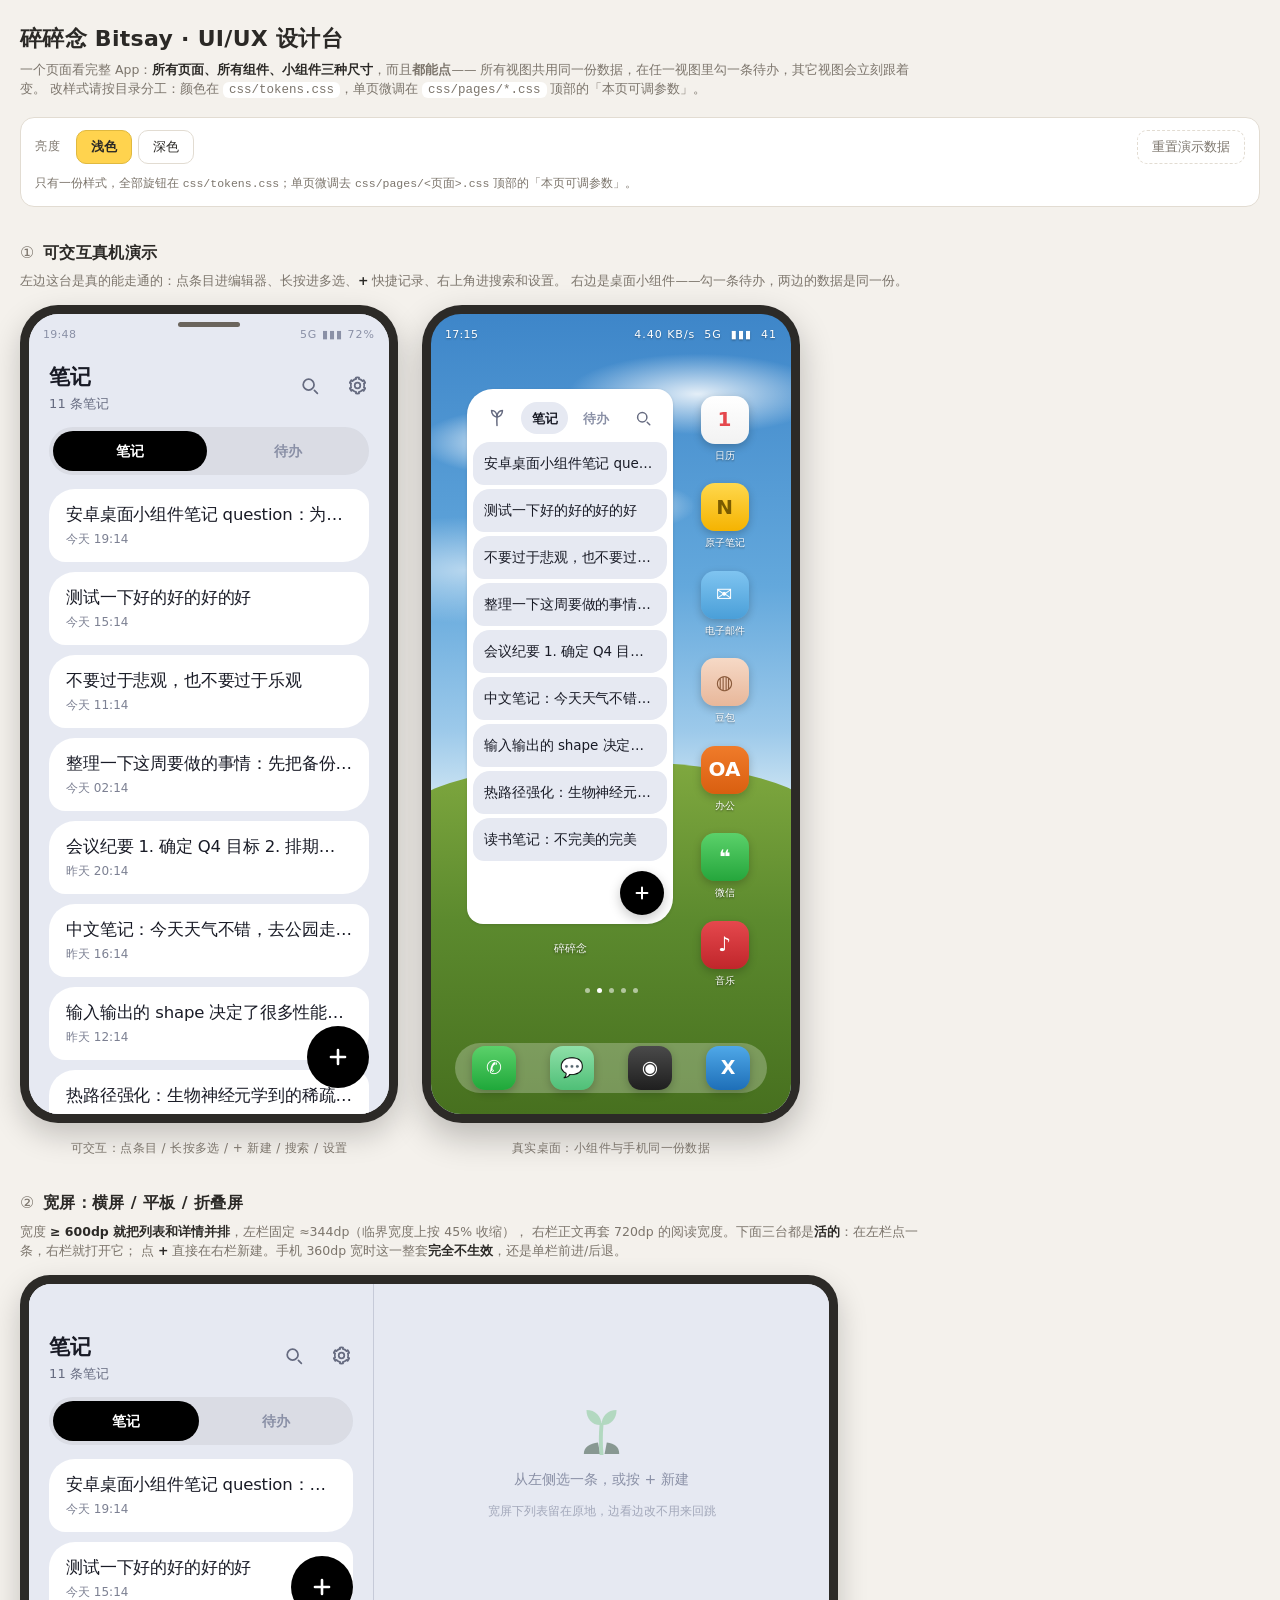
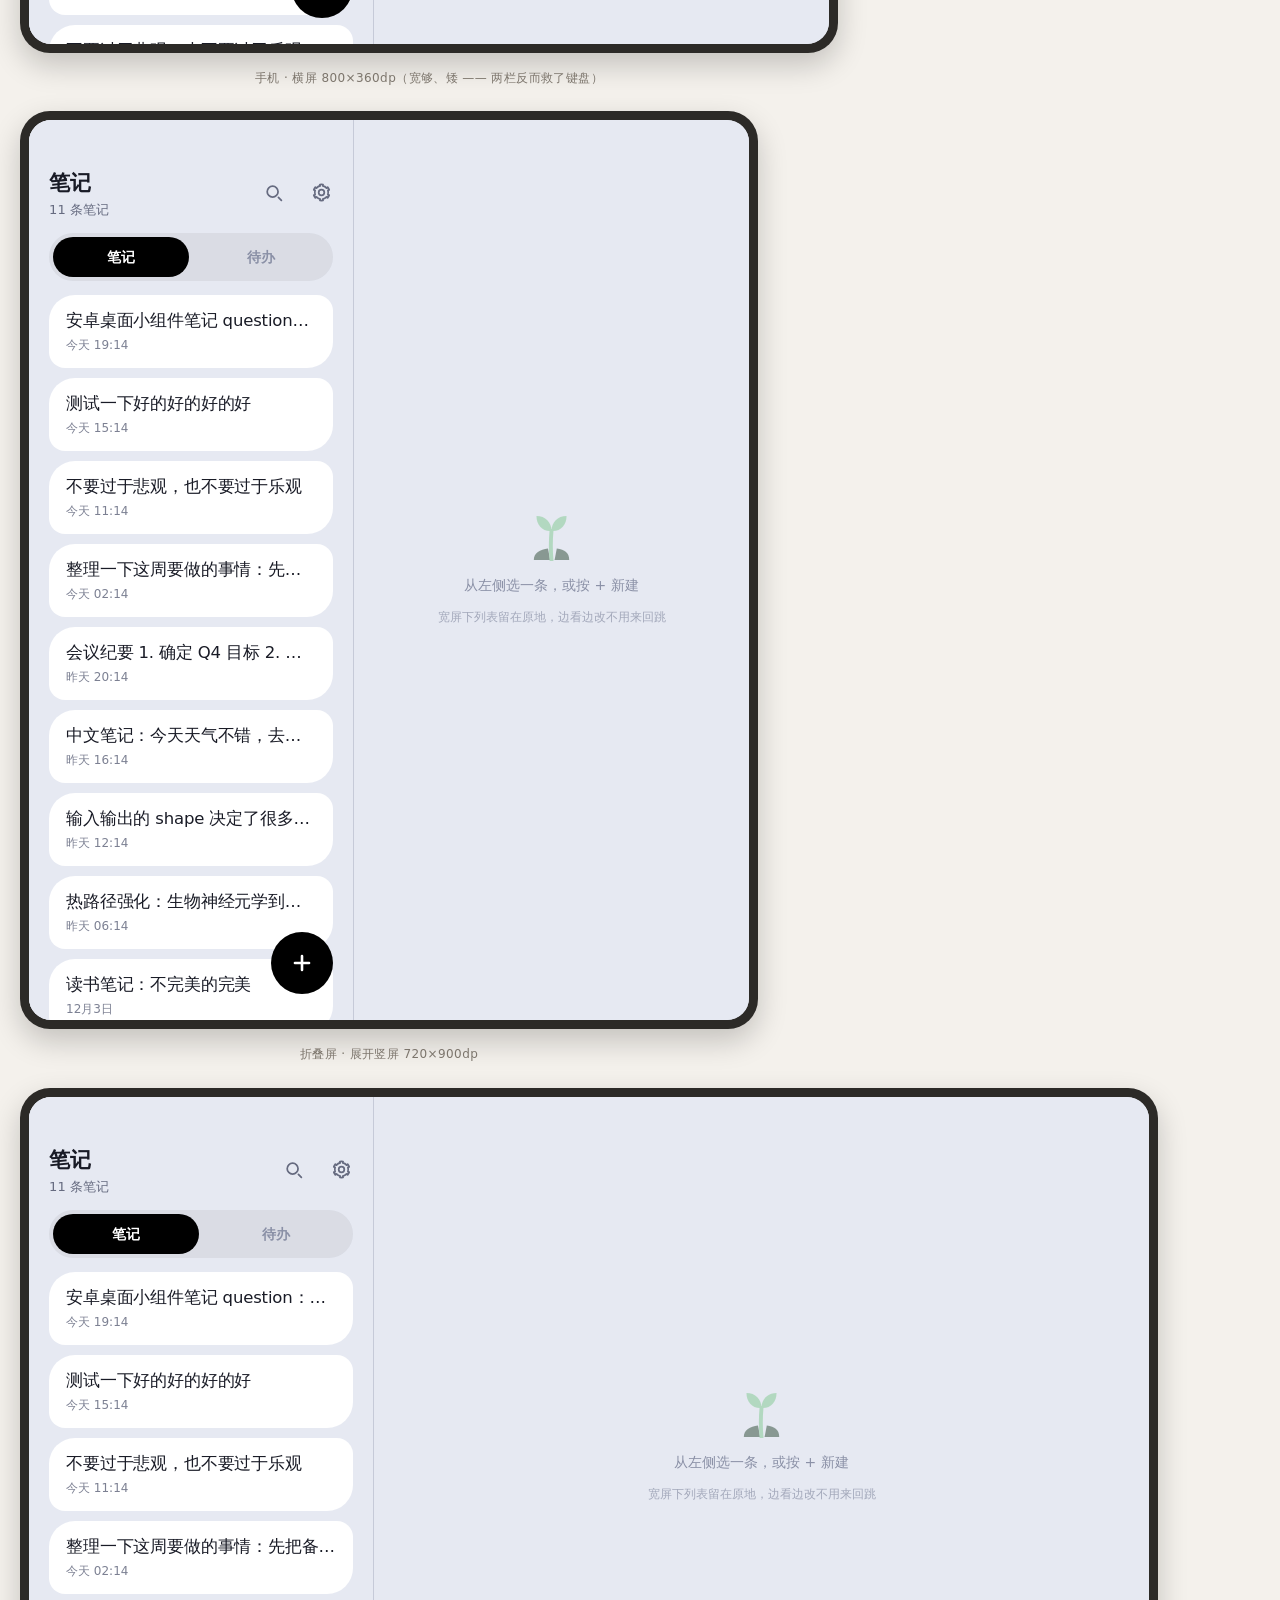
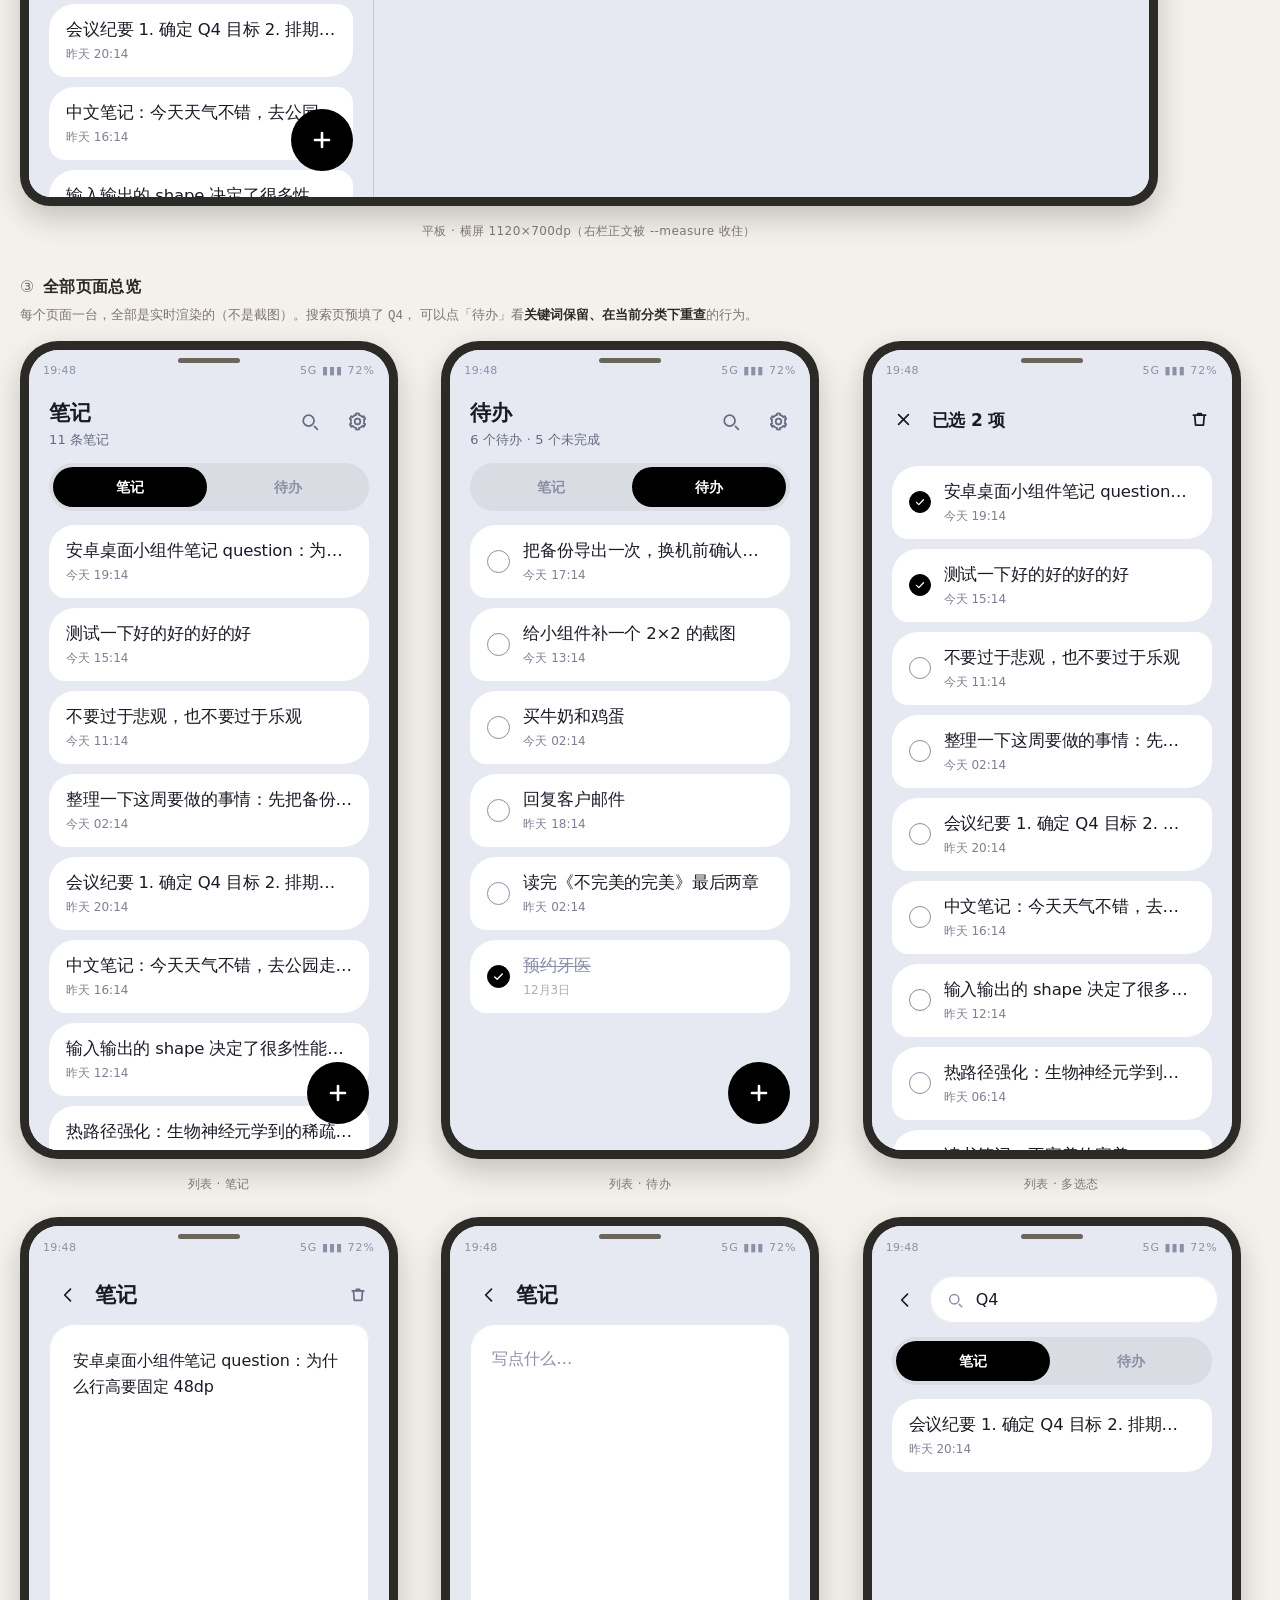
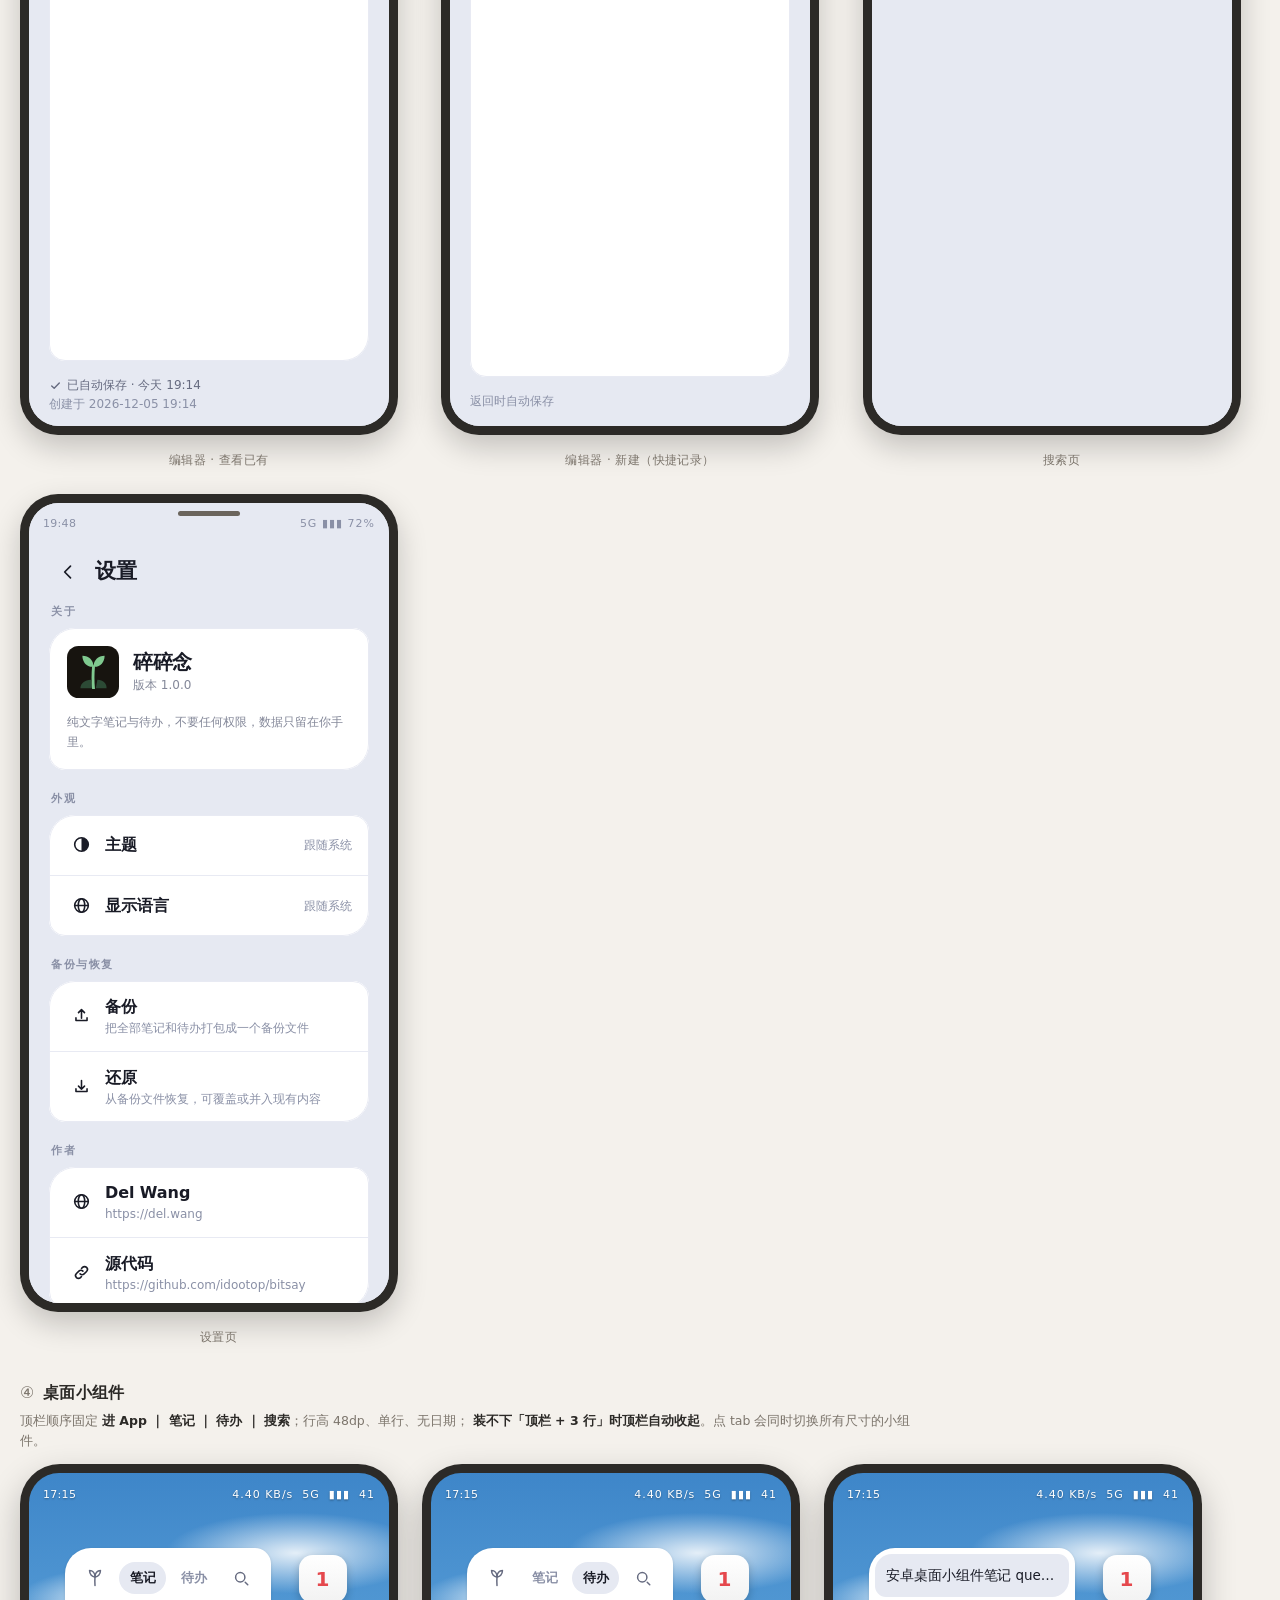
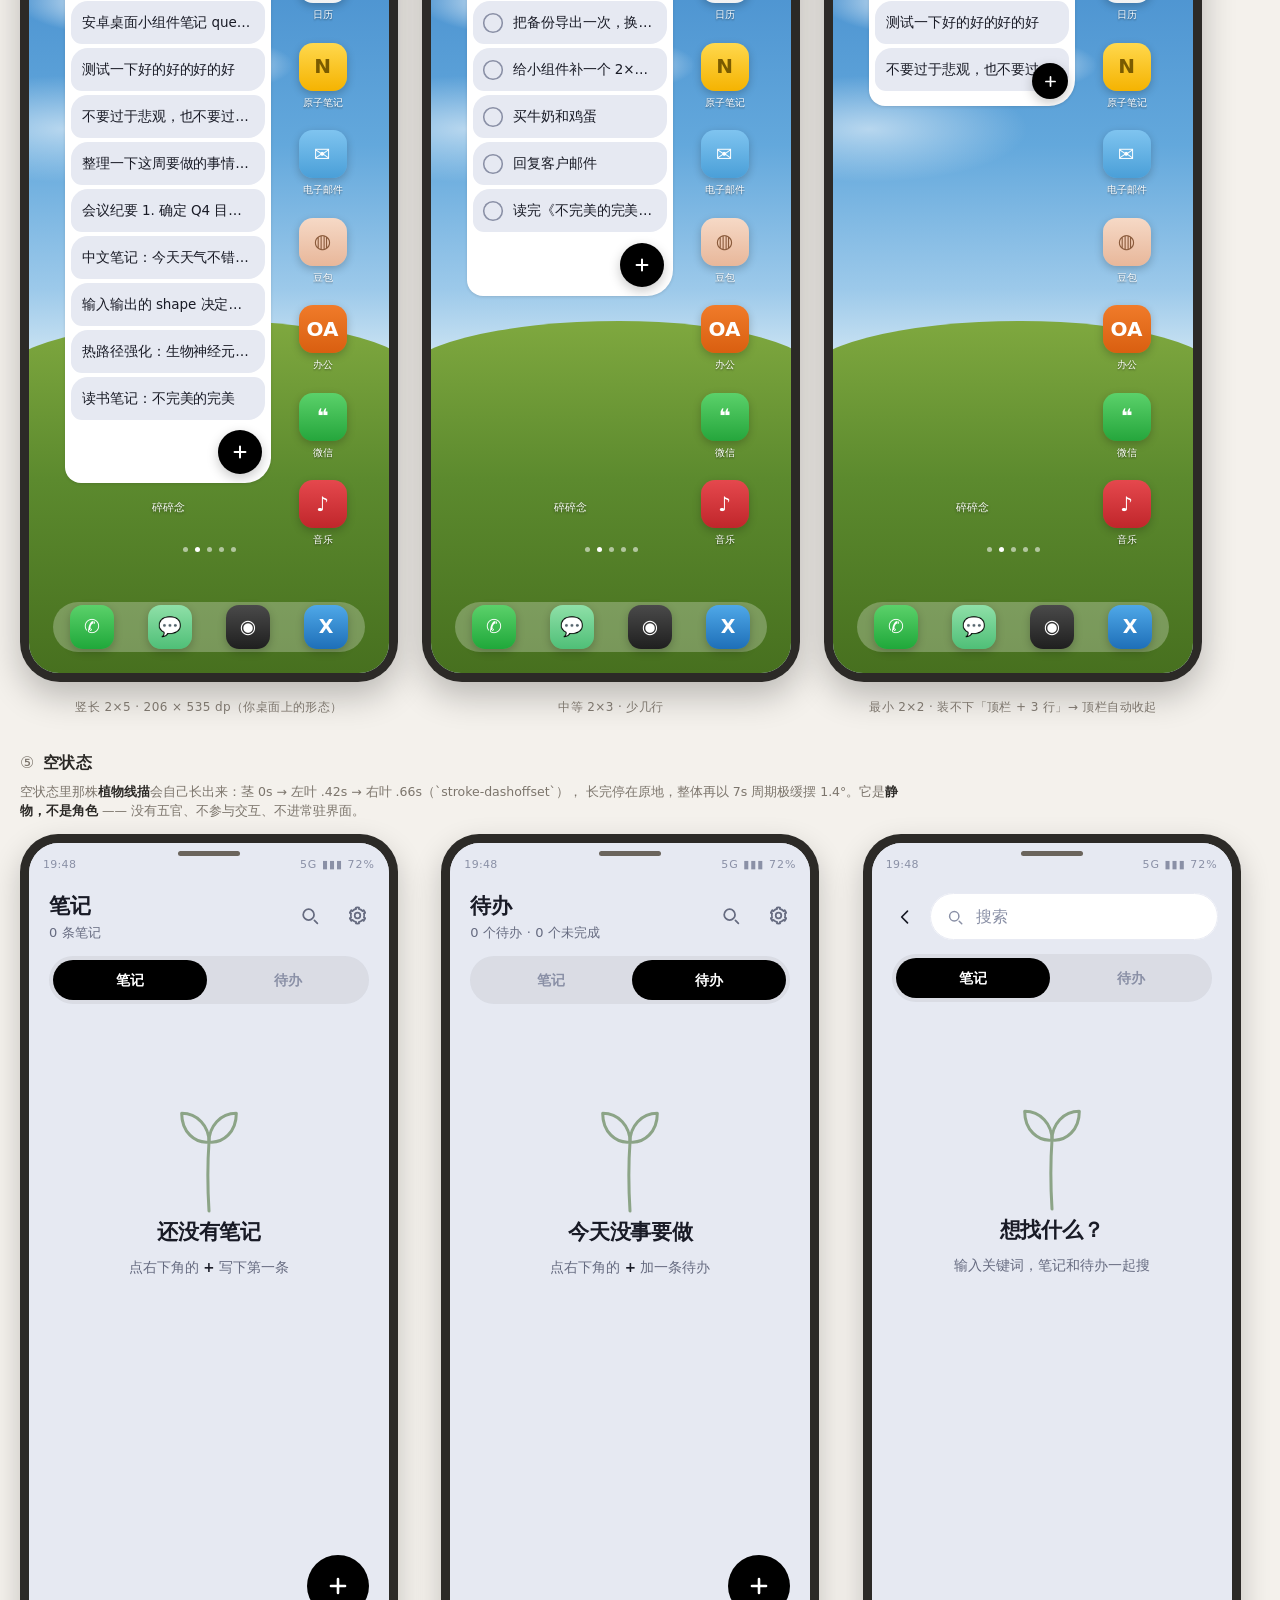
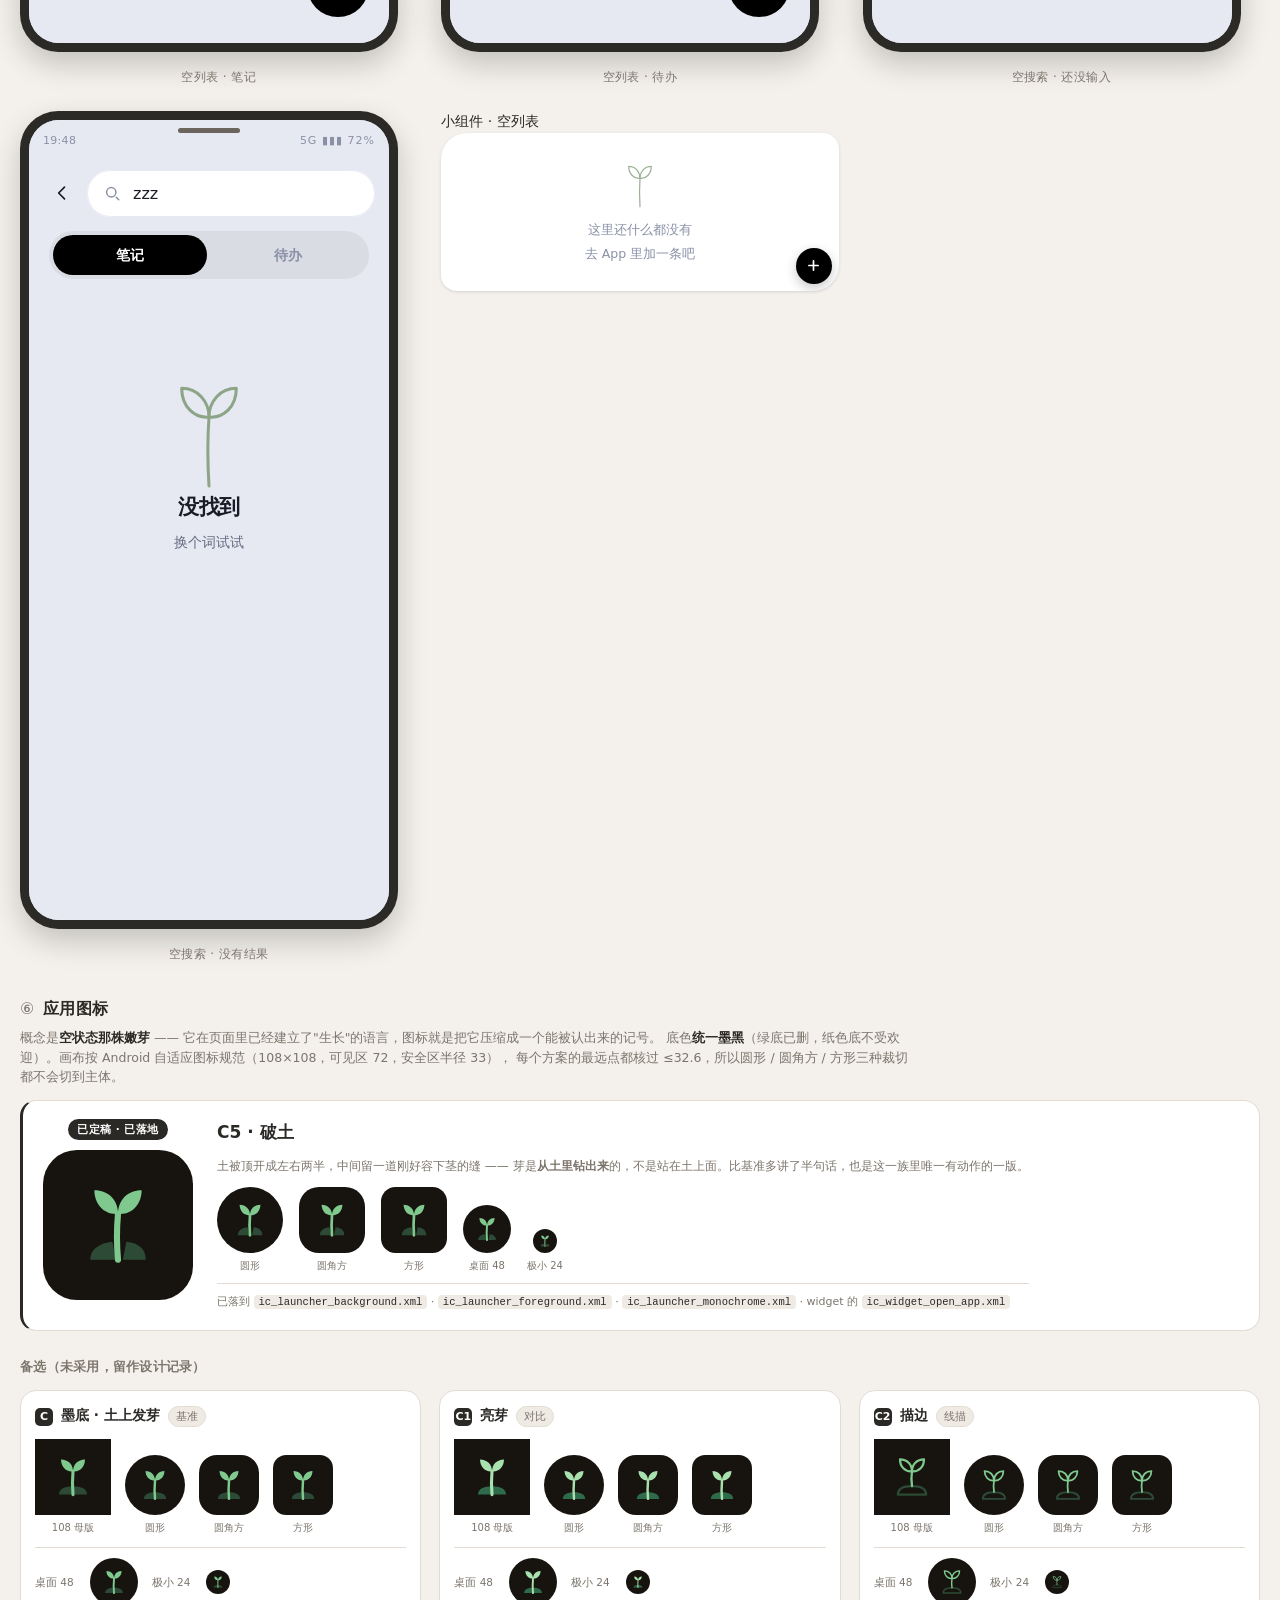
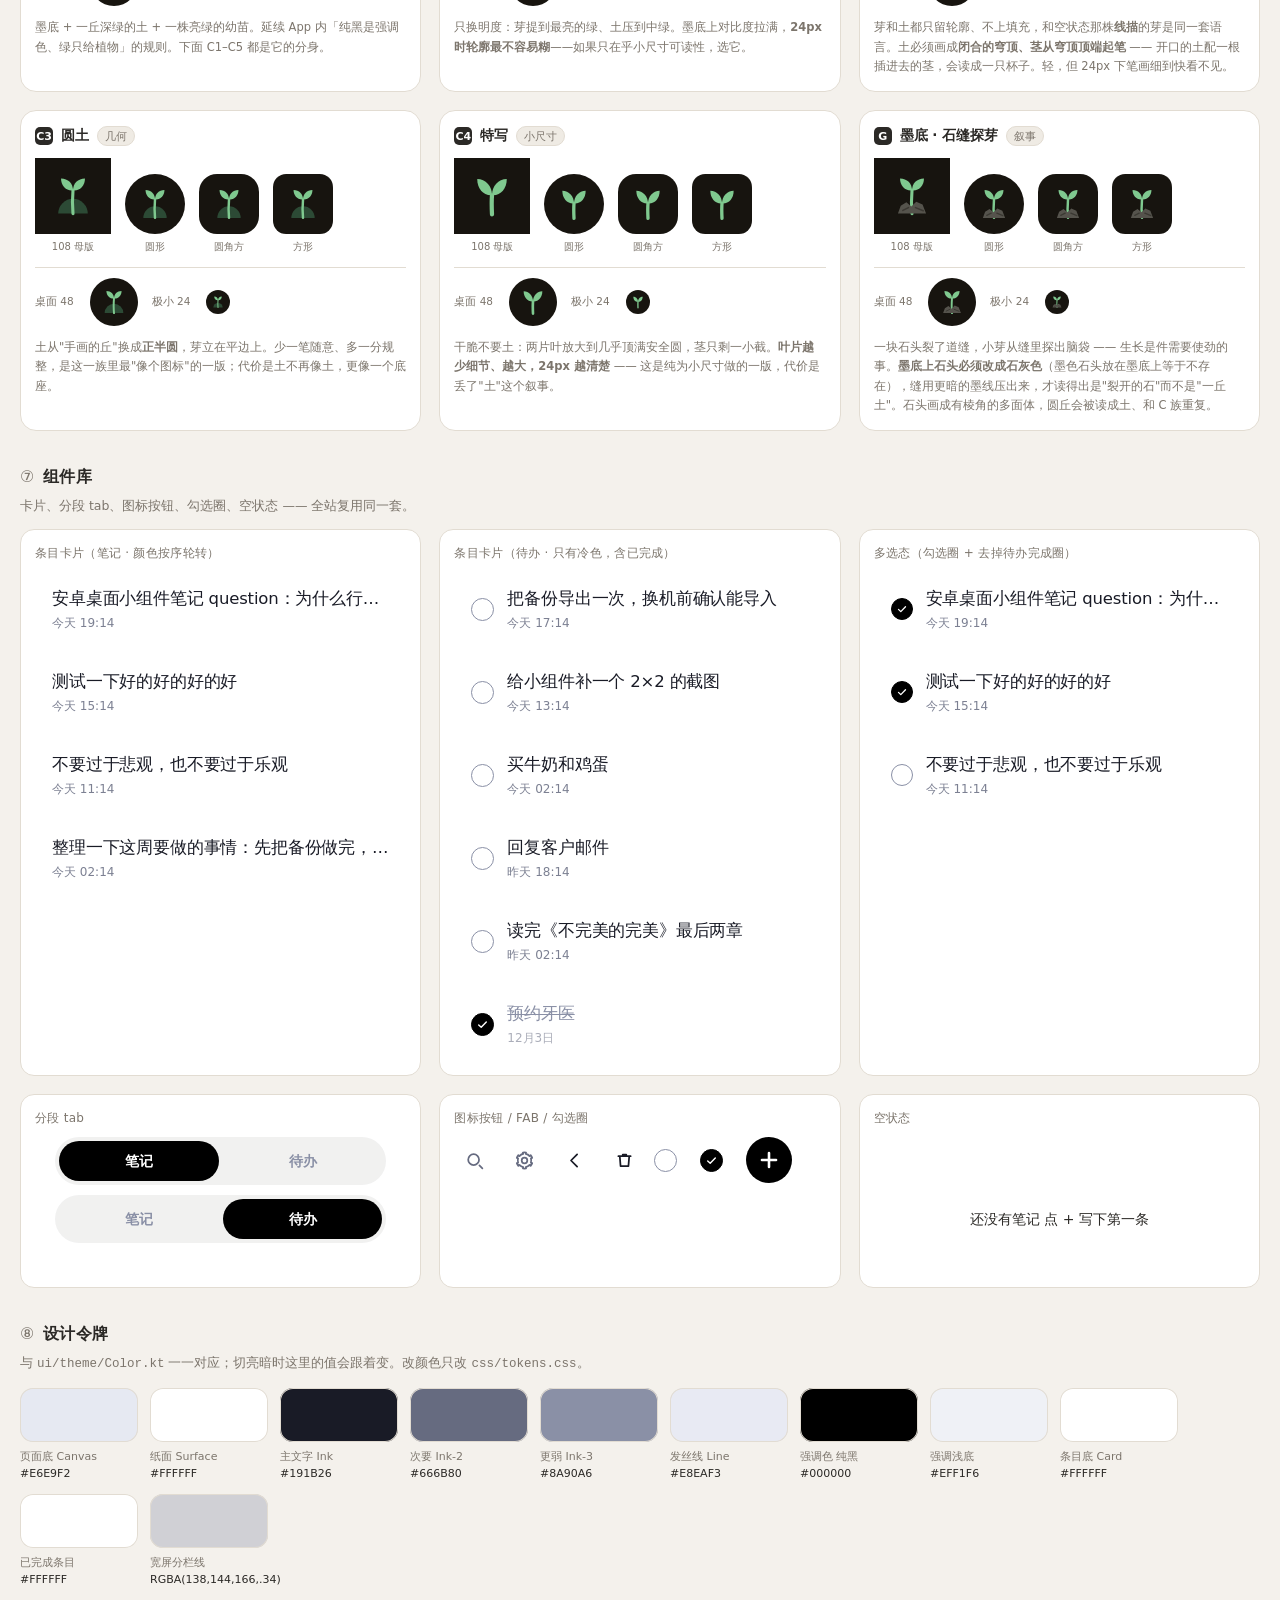
==== commit 10603941: "feat: 多尺寸屏幕适配" ====
--- a/design/index.html
+++ b/design/index.html
@@ -14,6 +14,7 @@
 <link rel="stylesheet" href="css/pages/settings.css">
 <link rel="stylesheet" href="css/pages/widget.css">
 <link rel="stylesheet" href="css/pages/homescreen.css">
+<link rel="stylesheet" href="css/pages/wide.css">
 <link rel="stylesheet" href="css/dark.css">
 <link rel="stylesheet" href="css/board.css">
 <link rel="stylesheet" href="css/appicon.css">
@@ -53,23 +54,29 @@
     右边是桌面小组件——勾一条待办，两边的数据是同一份。</p>
   <div class="stage" id="demo"></div>
 
-  <h2 class="sect-title"><span class="n">②</span>全部页面总览</h2>
+  <h2 class="sect-title"><span class="n">②</span>宽屏：横屏 / 平板 / 折叠屏</h2>
+  <p class="sect-sub">宽度 <b>≥ 600dp 就把列表和详情并排</b>，左栏固定 ≈344dp（临界宽度上按 45% 收缩），
+    右栏正文再套 720dp 的阅读宽度。下面三台都是<b>活的</b>：在左栏点一条，右栏就打开它；
+    点 <b>+</b> 直接在右栏新建。手机 360dp 宽时这一整套<b>完全不生效</b>，还是单栏前进/后退。</p>
+  <div class="stage" id="wide"></div>
+
+  <h2 class="sect-title"><span class="n">③</span>全部页面总览</h2>
   <p class="sect-sub">每个页面一台，全部是实时渲染的（不是截图）。搜索页预填了 <code>Q4</code>，
     可以点「待办」看<b>关键词保留、在当前分类下重查</b>的行为。</p>
   <div class="grid" id="overview"></div>
 
-  <h2 class="sect-title"><span class="n">③</span>桌面小组件</h2>
+  <h2 class="sect-title"><span class="n">④</span>桌面小组件</h2>
   <p class="sect-sub">顶栏顺序固定 <b>进 App ｜ 笔记 ｜ 待办 ｜ 搜索</b>；行高 48dp、单行、无日期；
     <b>装不下「顶栏 + 3 行」时顶栏自动收起</b>。点 tab 会同时切换所有尺寸的小组件。</p>
   <div class="stage" id="widgets"></div>
 
 
-  <h2 class="sect-title"><span class="n">④</span>空状态</h2>
+  <h2 class="sect-title"><span class="n">⑤</span>空状态</h2>
   <p class="sect-sub">空状态里那株<b>植物线描</b>会自己长出来：茎 0s → 左叶 .42s → 右叶 .66s（`stroke-dashoffset`），
     长完停在原地，整体再以 7s 周期极缓摆 1.4°。它是<b>静物，不是角色</b> —— 没有五官、不参与交互、不进常驻界面。</p>
   <div class="grid" id="empties"></div>
 
-  <h2 class="sect-title"><span class="n">⑤</span>应用图标</h2>
+  <h2 class="sect-title"><span class="n">⑥</span>应用图标</h2>
   <p class="sect-sub">概念是<b>空状态那株嫩芽</b> —— 它在页面里已经建立了"生长"的语言，图标就是把它压缩成一个能被认出来的记号。
     底色<b>统一墨黑</b>（绿底已删，纸色底不受欢迎）。画布按 Android 自适应图标规范（108×108，可见区 72，安全区半径 33），
     每个方案的最远点都核过 ≤32.6，所以圆形 / 圆角方 / 方形三种裁切都不会切到主体。</p>
@@ -77,11 +84,11 @@
   <h3 class="sect-sub3">备选（未采用，留作设计记录）</h3>
   <div class="icons-grid" id="appicons"></div>
 
-  <h2 class="sect-title"><span class="n">⑥</span>组件库</h2>
+  <h2 class="sect-title"><span class="n">⑦</span>组件库</h2>
   <p class="sect-sub">卡片、分段 tab、图标按钮、勾选圈、空状态 —— 全站复用同一套。</p>
   <div class="knobs" id="components"></div>
 
-  <h2 class="sect-title"><span class="n">⑦</span>设计令牌</h2>
+  <h2 class="sect-title"><span class="n">⑧</span>设计令牌</h2>
   <p class="sect-sub">与 <code>ui/theme/Color.kt</code> 一一对应；切亮暗时这里的值会跟着变。改颜色只改 <code>css/tokens.css</code>。</p>
   <div class="pal" id="palette"></div>
 
--- a/design/css/tokens.css
+++ b/design/css/tokens.css
@@ -16,23 +16,24 @@
 
 :root{
   /* ================= 基础色 ================= */
-  --c-canvas:    #EDF0F8;   /* 页面底：浅冷灰（比白卡深一档，白卡才立得起来） */
-  --c-canvas-2:  #F7F9FD;   /* 渐变上端，给底一点"光" */
+  --c-canvas:    #E6E9F2;   /* 页面底：浅冷灰（比白卡深一档，白卡才立得起来） */
   --c-surface:   #FFFFFF;   /* 纸面：纯白 */
   --c-surface-2: #FFFFFF;
 
   --c-ink:       #191B26;   /* 主文字：冷近黑（带一点靛），配冷底才不发脏 */
   --c-ink-2:     #666B80;   /* 次要文字：时间、说明 */
-  --c-ink-3:     #9CA1B5;   /* 更弱：占位、未选中 */
+  --c-ink-3:     #8A90A6;   /* 更弱：占位、未选中 */
 
   --c-line:      #E8EAF3;   /* 发丝分隔线（只在需要时用） */
-  /* 顶部天光：给页面一层"被晨光照着"的感觉。
-     **暗色下必须归零** —— 近黑的底上盖 92% 白会洗成一片灰，颜色看着不对。 */
-  --c-glow:      rgba(255,255,255,.92);
   --c-leaf:      #8CA487;   /* 植物线描的绿。**只给空状态那株芽用**，不是 UI 强调色 */
   /* 危险色：**只给"删除确认"这类不可撤销的动作**，不做任何装饰用途。
      全站唯一允许出现的第二个颜色 —— 强调色是黑/白，红色只在"删了就回不来"时出现。 */
   --c-danger:    #D23B2E;
+  /* 滚动条：ink-3 的 60%。**不能用 --c-line** —— 底是画布色，line 叠上去只有 1.05:1，等于没有。 */
+  --c-scrollbar: rgba(138,144,166,.6);
+  /* 宽屏两栏之间的分栏线。同样**不能用 --c-line**（底是画布色，会消失）：
+     它是 ink-3 的 34%，只求"看得出这里有一条边界"，不该被读成一条实线。 */
+  --c-divider:   rgba(138,144,166,.34);
 
   /* ================= 强调色（全局唯一的"响"） =================
      纯黑。整屏只有黑 / 白 / 灰三档，交互元素（FAB、勾选、选中态）
@@ -48,22 +49,22 @@
      六个粉彩色卡在白底上就是彩虹噪音；颜色只保留在三处：
      强调色（FAB / 勾选）、已完成态、角色。 */
   --c-card:      #FFFFFF;
-  --c-card-done: #E7EAF2;   /* 已完成：只降一档明度 + 加删除线，不用彩色 */
+  /* 已完成：**底色不变**，仍是白卡。灰底 + 灰删除线看着像"失效"而不是"做完了"；
+     状态由勾、删除线、文字提到 ink-2 三处表达。暗色例外（见 --c-card-done-d）。 */
+  --c-card-done: #FFFFFF;
 
   /* ================= 深色（见 dark.css） =================
      暖纸 → 冷炭；色卡同色相压暗到约 25% 亮度；强调色反而提亮。 */
-  --c-sky-d:       #131722;
   --c-canvas-d:    #101119;
-  --c-moss-d:      #101611;
   --c-surface-d:   #1B1D29;
   --c-surface-2-d: #222432;
   --c-ink-d:       #F2F3F8;
   --c-ink-2-d:     #A2A7BC;
   --c-ink-3-d:     #6E7387;
   --c-line-d:      #282B3A;
-  --c-glow-d:      rgba(255,255,255,0);   /* 暗色不打光 */
   --c-leaf-d:      #5D7358;
   --c-danger-d:    #FF6B5C;
+  --c-divider-d:   rgba(110,115,135,.42);
   --c-accent-d:        #FFFFFF;   /* 暗底上反过来用白，保持"最高对比"这个角色 */
   --c-accent-ink-d:    #111318;
   --c-accent-soft-d:   #2A2D3A;
@@ -137,6 +138,20 @@
   --dots:      0;
   --dot-size:  28px;
 
+  /* ================= 宽屏（横屏 / 平板 / 折叠屏展开） =================
+     三档，手机上全部不生效（手机 360dp 宽，永远走单栏）：
+
+       < --bp-wide   单栏。内容再宽也限制在 --measure 内并居中，
+                     免得在 400dp 的折叠屏外屏上被拉成一行超长的文字。
+       ≥ --bp-wide   左右两栏：左栏是列表，右栏是编辑器 / 详情。
+
+     左栏宽度取 min(--pane-list, 45%)：600dp 的临界宽度上
+     344 固定宽会挤死右栏，按比例收缩到 270 才留得住一个能读的编辑器。
+     右栏内容再套 --measure，这样在 1400dp 的大屏上正文不会被拉成一整行。 */
+  --bp-wide:   600px;
+  --pane-list: 344px;
+  --measure:   720px;
+
   /* ================= 动效 ================= */
   --dur:  .18s;
   --ease: cubic-bezier(.2,.7,.3,1);
--- a/design/css/components.css
+++ b/design/css/components.css
@@ -14,10 +14,9 @@
   position:relative; flex:1 1 auto; min-height:0;
   display:flex; flex-direction:column;
   padding-top:var(--safe-top);
-  /* 天光 → 纸面 → 土壤。顶部那一层白光让整屏像"被晨光照着" */
-  background:
-    radial-gradient(124% 66% at 50% -14%, var(--c-glow), rgba(255,255,255,0) 64%),
-    linear-gradient(180deg, var(--c-sky) 0%, var(--c-canvas) 46%, var(--c-moss) 100%);
+  /* 整页**纯色**。原来是"天光 → 纸面 → 土壤"三段渐变 + 顶部一层打光，已去掉：
+     底部那点绿读起来像渍不像层次，而且会让上下两张白卡坐在不同深浅的底上。 */
+  background:var(--c-canvas);
   color:var(--c-ink);
   font-size:var(--fs-body); line-height:var(--lh-body);
   font-family:var(--font-body);
--- a/design/css/pages/widget.css
+++ b/design/css/pages/widget.css
@@ -63,7 +63,7 @@
   scrollbar-width:thin;
 }
 .widget__list::-webkit-scrollbar{ width:3px; }
-.widget__list::-webkit-scrollbar-thumb{ background:var(--c-line); border-radius:3px; }
+.widget__list::-webkit-scrollbar-thumb{ background:var(--c-scrollbar); border-radius:3px; }
 .widget__row{
   position:relative; height:var(--w-row-h); flex:0 0 auto;
   display:flex; align-items:center; overflow:hidden;
--- a/design/css/pages/wide.css
+++ b/design/css/pages/wide.css
@@ -0,0 +1,75 @@
+/* ==========================================================================
+   wide.css —— 宽屏（横屏 / 平板 / 折叠屏展开）
+   --------------------------------------------------------------------------
+   只有一条规则：**≥ 600dp 就把「列表」和「详情」并排放**。
+
+   为什么是左右而不是"把手机界面拉大"：竖屏手机上"列表 → 编辑器"是
+   前进/后退，宽屏上空间明明够，再把列表推走就是白扔一半屏幕 ——
+   而且改一条笔记要来回跳两次。左栏留在原地还有个副作用好处：
+   编辑时能看见别的条目，写东西时心里有上下文。
+
+   本页可调参数都在 tokens.css 的「宽屏」段：--bp-wide / --pane-list / --measure。
+   ========================================================================== */
+
+/* 演示台的外壳（对应 app.js 的 wideShell） */
+.wide{
+  width:calc(var(--w) + 18px); flex:0 0 auto;
+  background:#2C2A27; border-radius:30px; padding:9px;
+  box-shadow:0 12px 30px rgba(0,0,0,.20);
+}
+.wide__screen{
+  width:var(--w); height:var(--h); border-radius:22px; overflow:hidden;
+  position:relative; background:var(--c-canvas);
+  display:flex;                 /* ← 左右两栏就是从这一行开始的 */
+  transition:background var(--dur) var(--ease);
+}
+/* 纸纹要和 .phone__screen 一致，否则两台机器的底不像同一个 App */
+.wide__screen::before{
+  content:""; position:absolute; inset:0; pointer-events:none; z-index:0;
+  background-image:radial-gradient(circle,var(--c-line) 1.1px,transparent 1.2px);
+  background-size:var(--dot-size) var(--dot-size);
+  opacity:var(--dots); transition:opacity var(--dur) var(--ease);
+}
+
+/* ---------------- 两栏 ---------------- */
+.wide__pane{
+  position:relative; z-index:1; height:100%; overflow:hidden; min-width:0;
+  /* 画布色铺在每一栏上，而不是靠 .wide__screen：
+     占位提示没有被页面盖住，深色下会露出外壳的浅色底。 */
+  background:var(--c-canvas); transition:background var(--dur) var(--ease);
+}
+/* 左栏：列表。宽度 = min(--pane-list, 45%)，见 tokens.css 里的说明 */
+.wide__pane--list{ width:min(var(--pane-list), 45%); flex:0 0 auto; }
+.wide__pane--detail{ flex:1 1 auto; }
+
+/* 分栏线。1px 的半透明 ink-3，两边都是画布色，所以只能靠它划界 */
+.wide__split{ width:1px; flex:0 0 auto; background:var(--c-divider); z-index:2; }
+
+/* 每一栏内部的挂载点。**必须是绝对定位撑满**（和 base.css 的 .host 同理）：
+   写成普通 div 的话高度由内容决定，页面里 position:absolute 的 FAB
+   就会挂到"内容底部"而不是"这一栏的底部"—— 在手机上被 .phone__screen
+   的固定高度掩盖了，一放进两栏就露出来（实测 FAB 掉到栏底下方 800px）。 */
+.wlist,.wdetail{ position:absolute; inset:0; z-index:1; display:flex; flex-direction:column; }
+
+/* 右栏正文的最大阅读宽度。超宽屏上把文字拉到一整行是读不下去的。
+   **必须显式撑满 + 自己当 flex 容器**：它是 .wdetail（column flex）的子项，
+   只写 width:auto 会被收缩成"内容宽"（实测 395 的栏里只占 272），
+   里面的页面也就跟着只占内容高，于是栏底露出一条画布色 —— 深色下特别刺眼。
+   这和 base.css 的 .host 是同一个套路：挂载点必须替页面把尺寸定死。 */
+.wide__measure{
+  height:100%; width:100%; max-width:var(--measure); margin:0 auto;
+  display:flex; flex-direction:column;
+}
+
+/* 右栏为空时的占位。它只说明"这里会有什么"，不放任何可点的东西 —— 
+   一个长得像按钮的占位会引诱人去点，而它什么都做不了。 */
+.wide__blank{
+  height:100%; display:flex; flex-direction:column;
+  align-items:center; justify-content:center; gap:14px; text-align:center;
+  padding:0 24px;
+}
+.wide__blank svg{ color:var(--c-ink-3); opacity:.5; }
+.wide__blank__text{ font-size:var(--fs-ui); line-height:var(--lh-ui); color:var(--c-ink-3); }
+.wide__blank__key{
+  font-size:var(--fs-meta); line-height:var(--lh-meta); color:var(--c-ink-3); opacity:.72;
+}
--- a/design/css/dark.css
+++ b/design/css/dark.css
@@ -7,20 +7,18 @@
    由 <body data-dark="1"> 触发。
    ========================================================================== */
 [data-dark="1"]{
-  --c-sky:       var(--c-sky-d);
   --c-canvas:    var(--c-canvas-d);
-  --c-moss:      var(--c-moss-d);
   --c-surface:   var(--c-surface-d);
   --c-surface-2: var(--c-surface-2-d);
   --c-ink:       var(--c-ink-d);
   --c-ink-2:     var(--c-ink-2-d);
   --c-ink-3:     var(--c-ink-3-d);
   --c-danger:    var(--c-danger-d);
-  --c-glow:      var(--c-glow-d);
   --c-line:      var(--c-line-d);
   --c-leaf:      var(--c-leaf-d);
   --c-card:      var(--c-card-d);
   --c-card-done: var(--c-card-done-d);
+  --c-divider:   var(--c-divider-d);
 
   --c-accent:        var(--c-accent-d);
   --c-accent-ink:    var(--c-accent-ink-d);
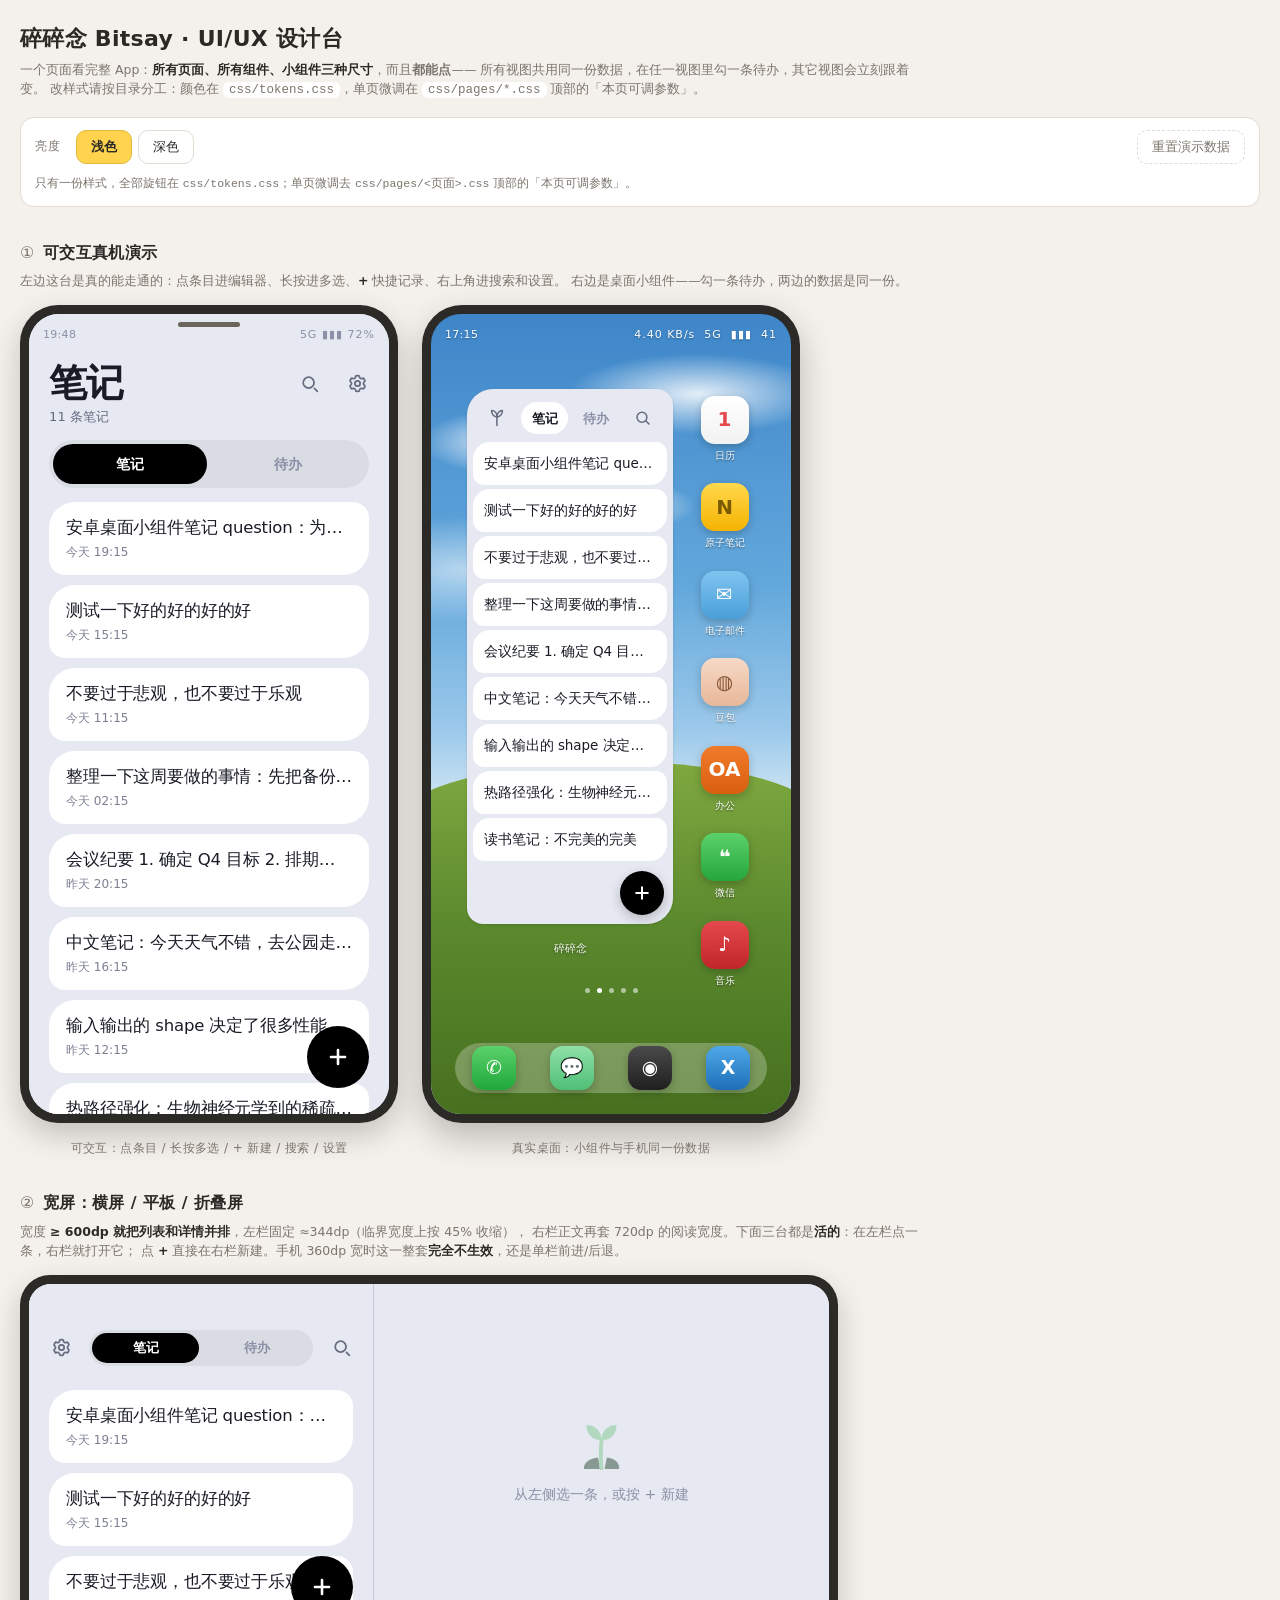
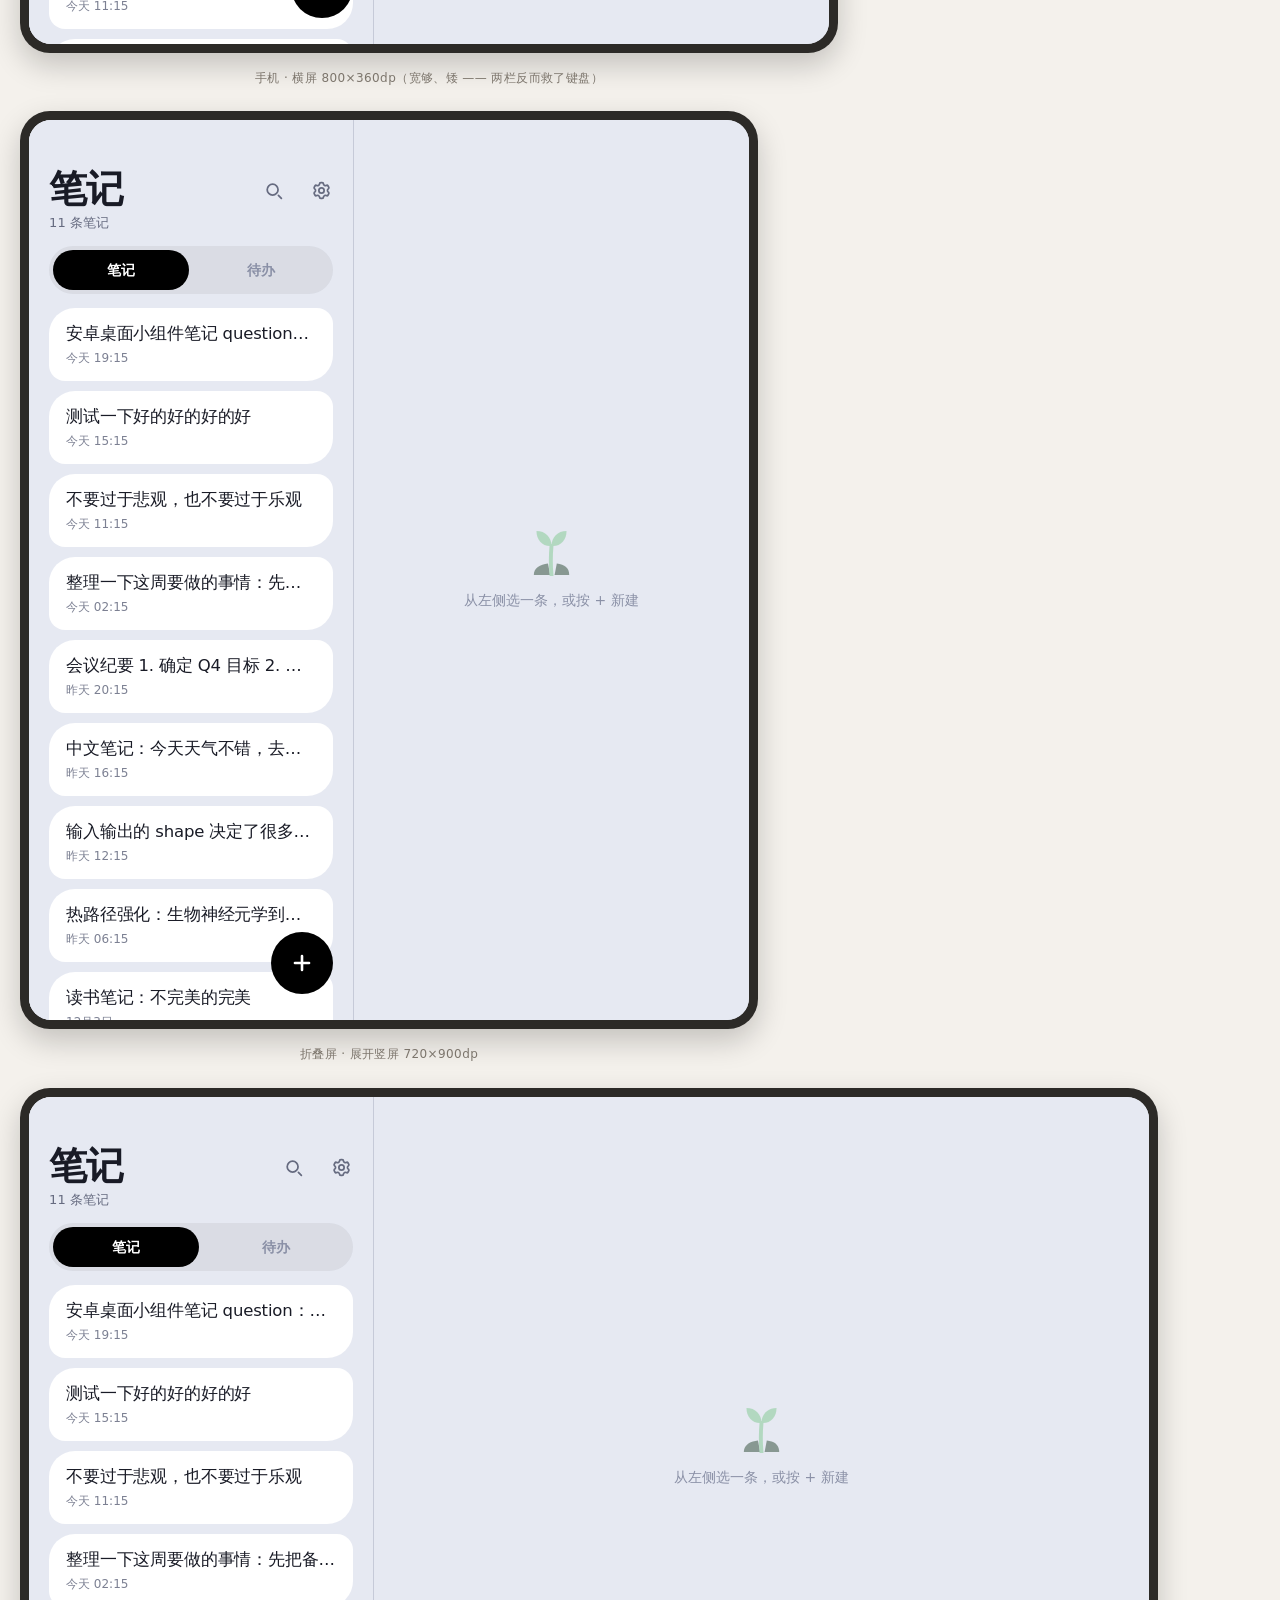
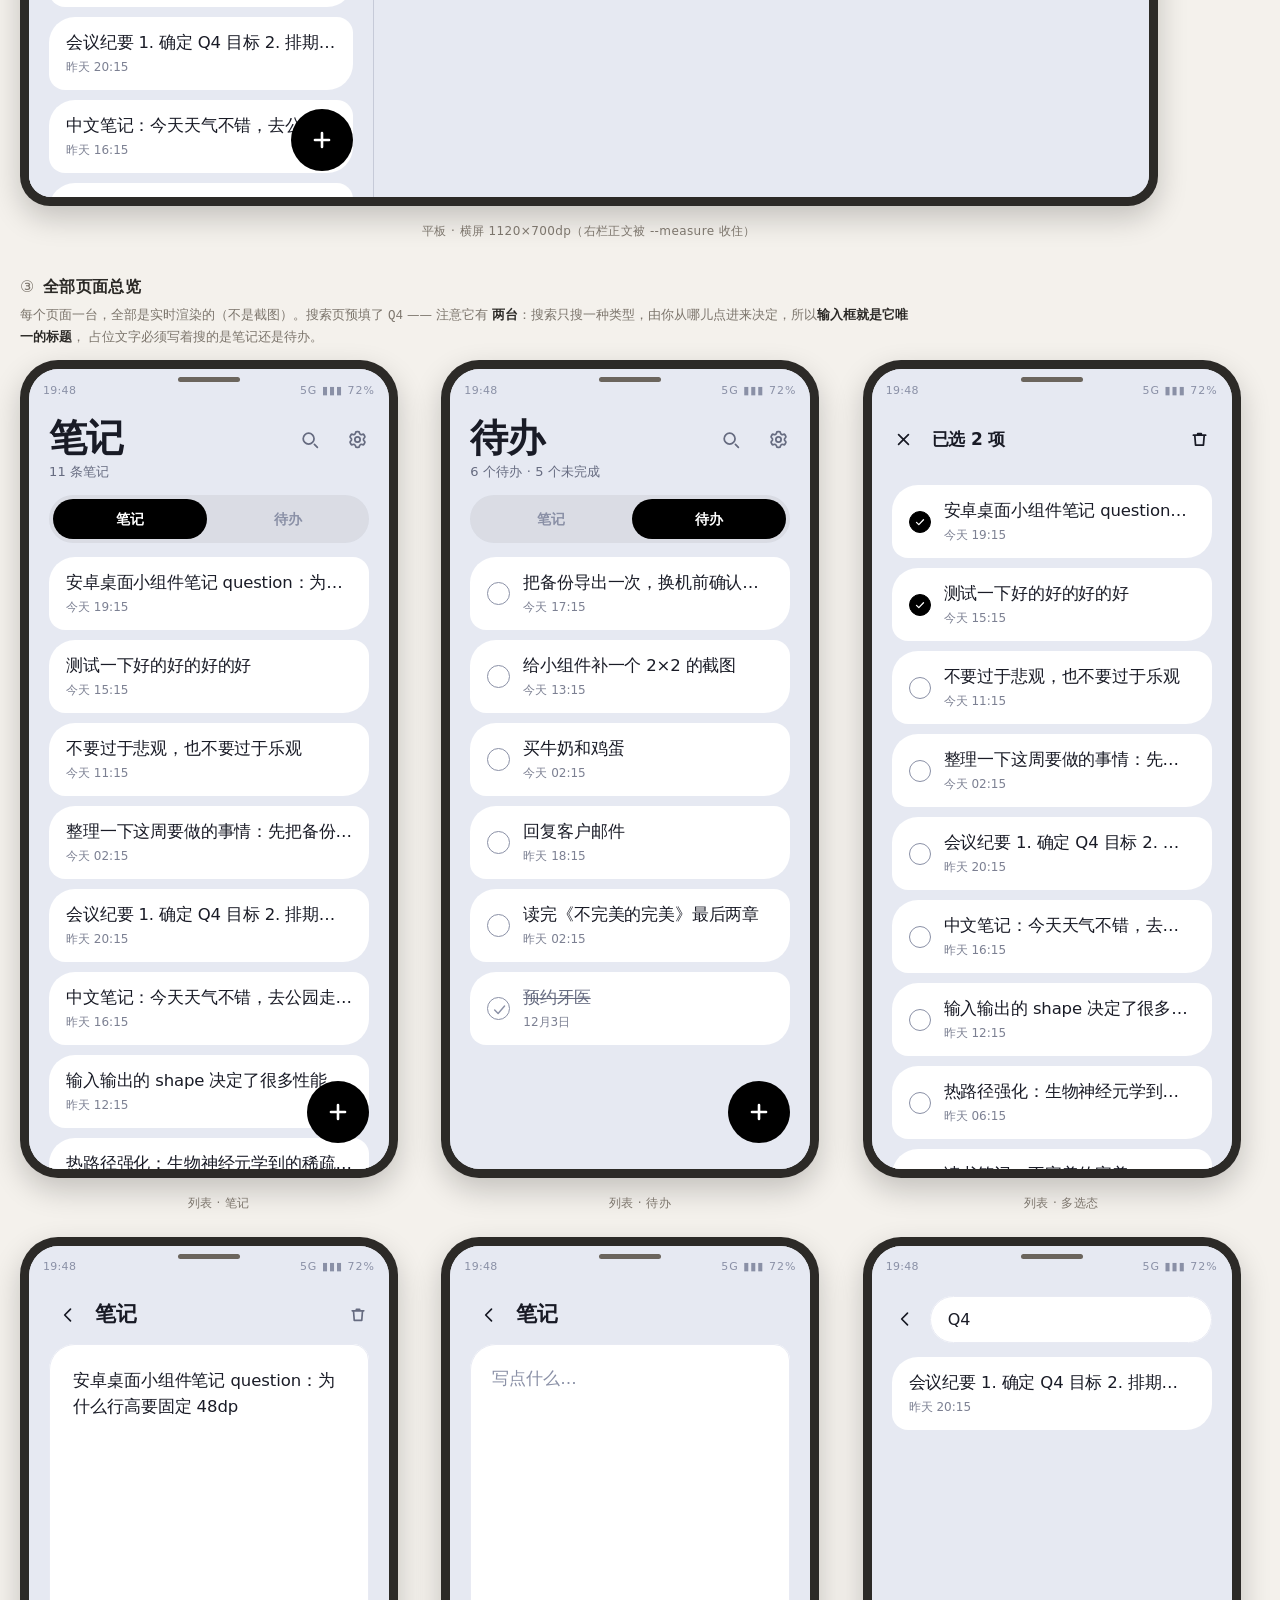
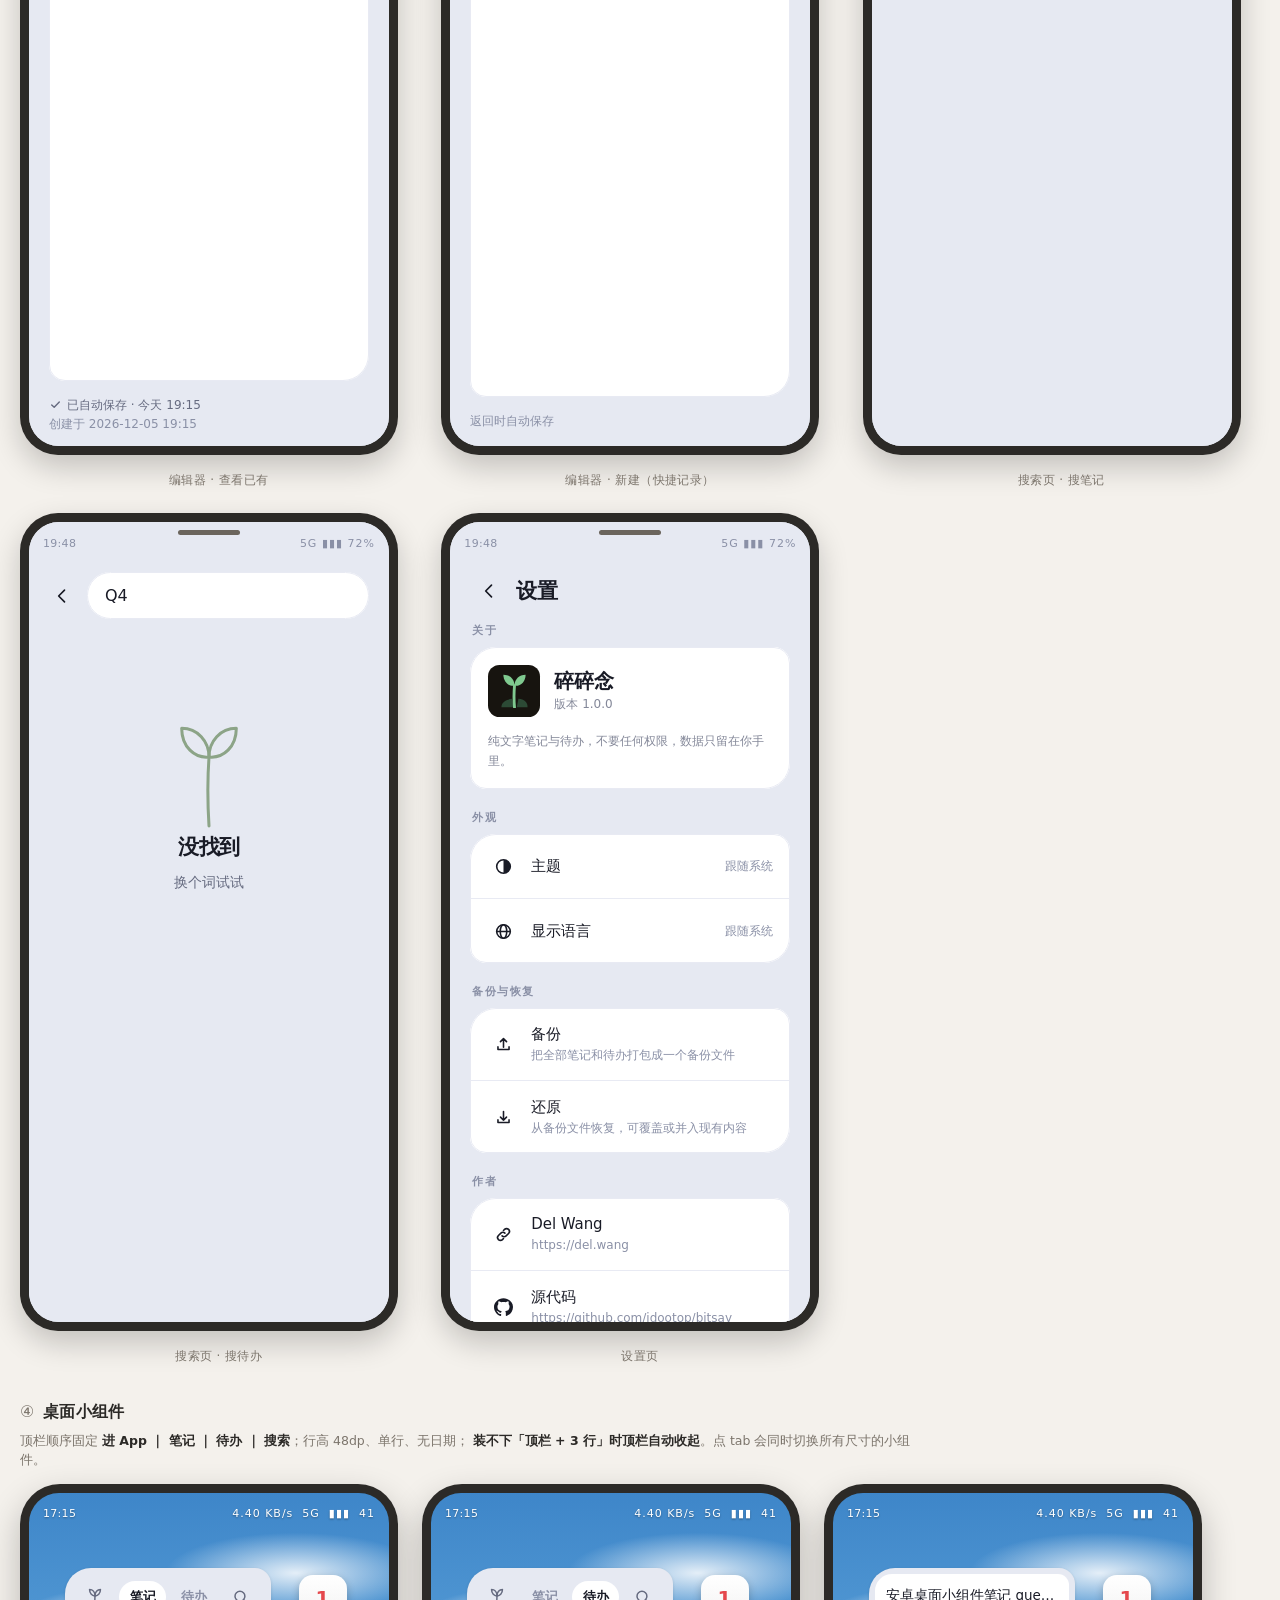
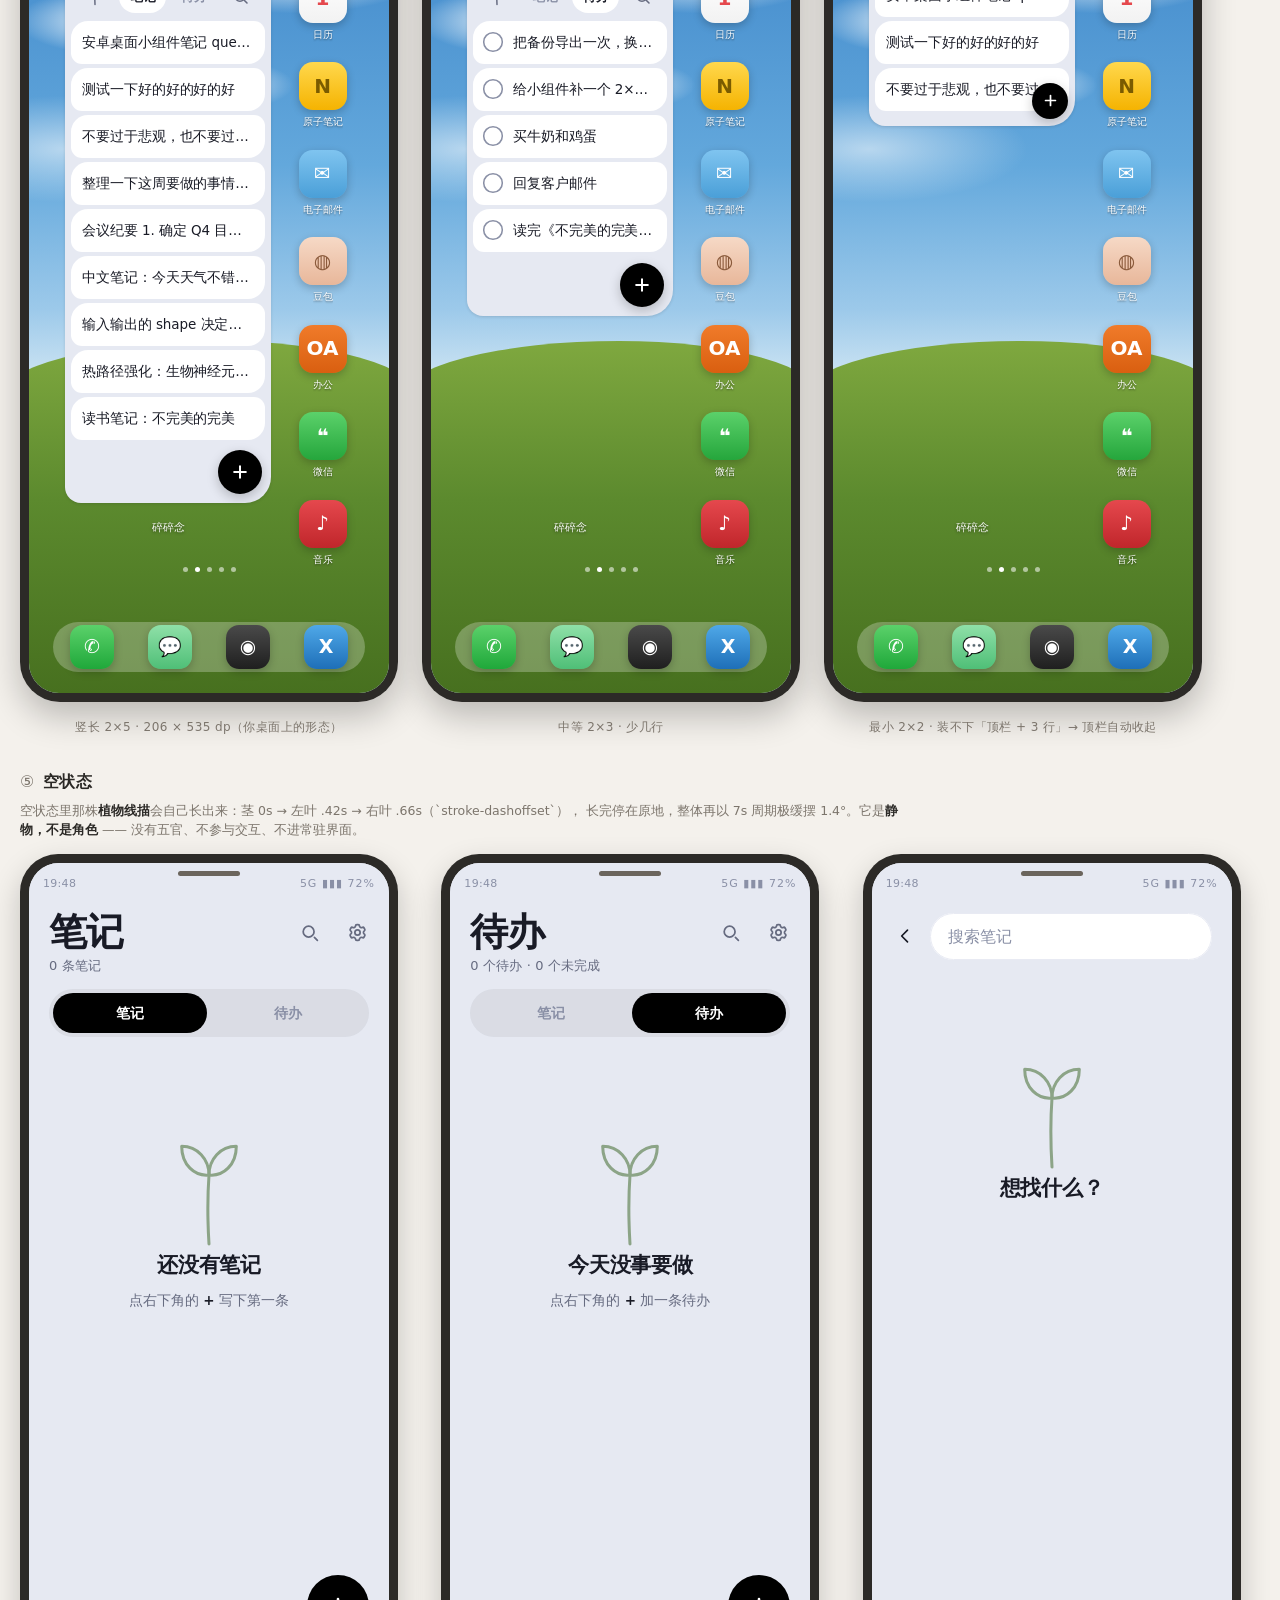
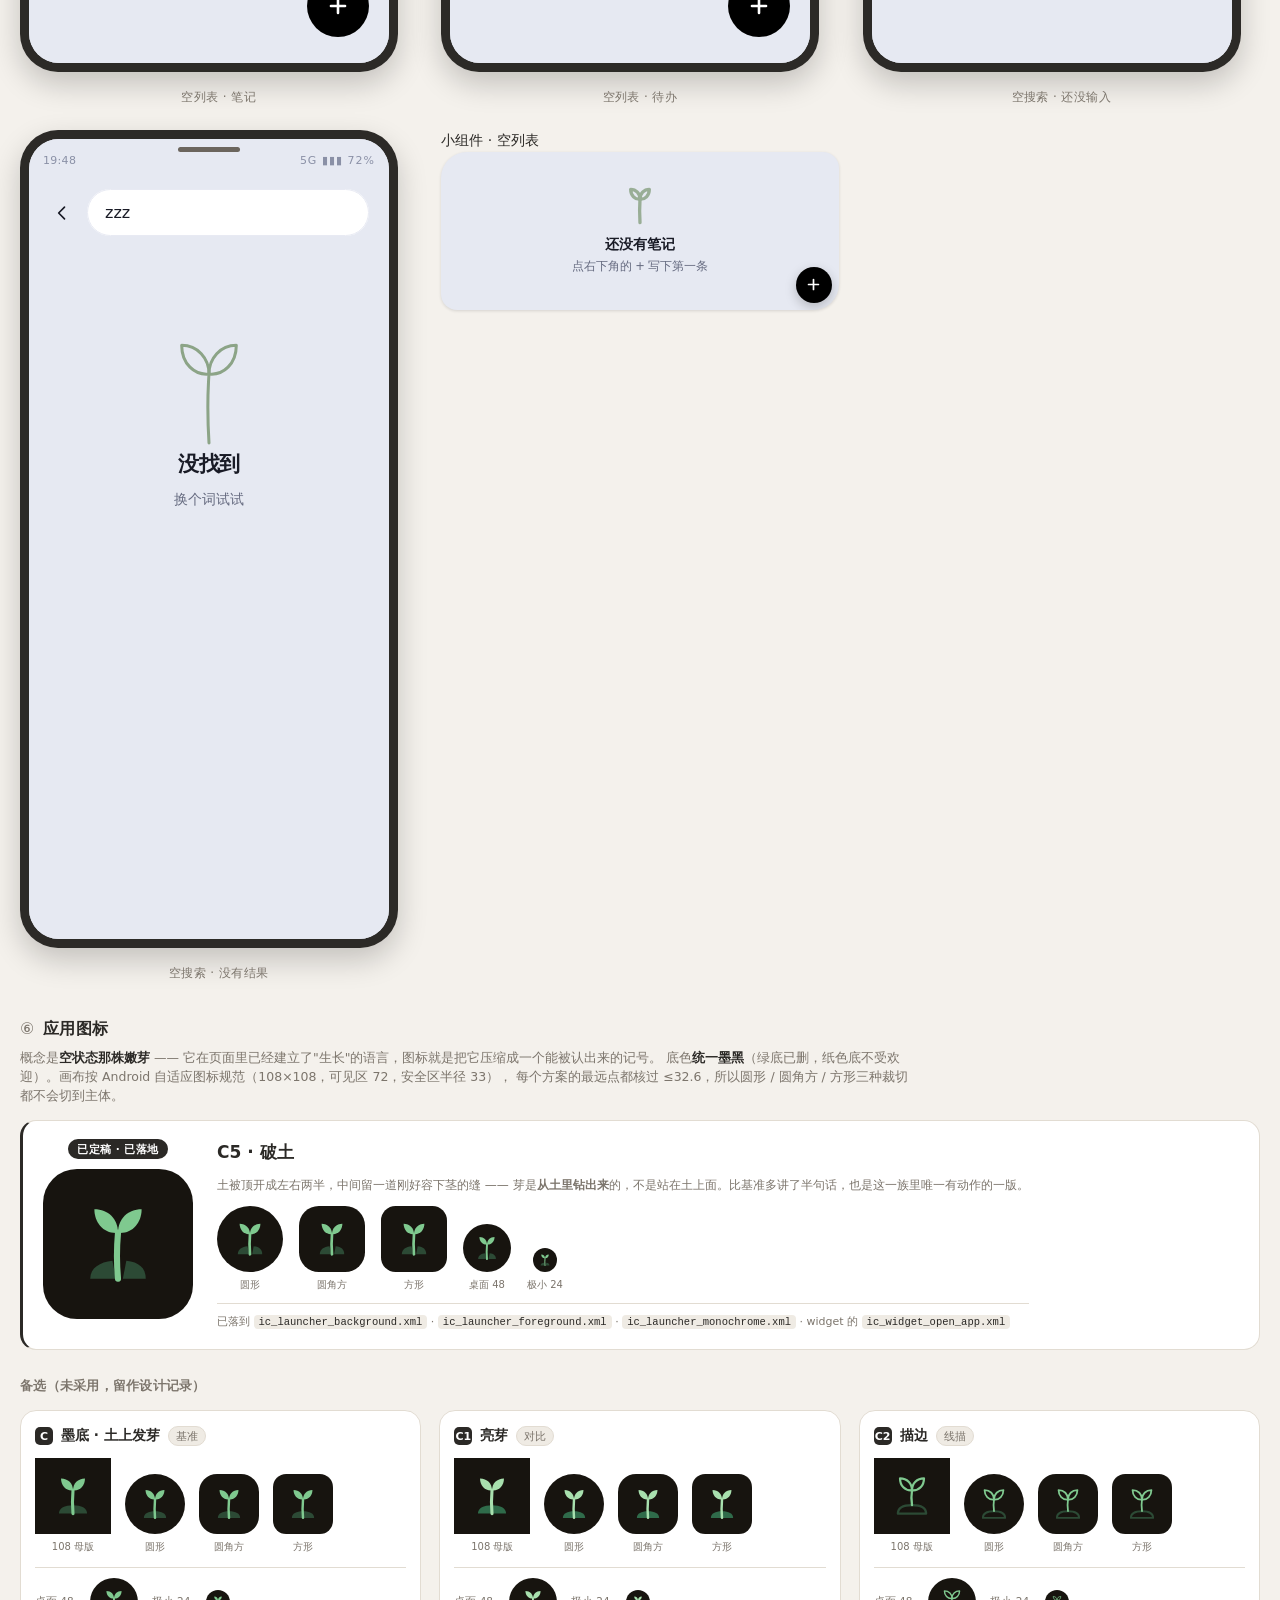
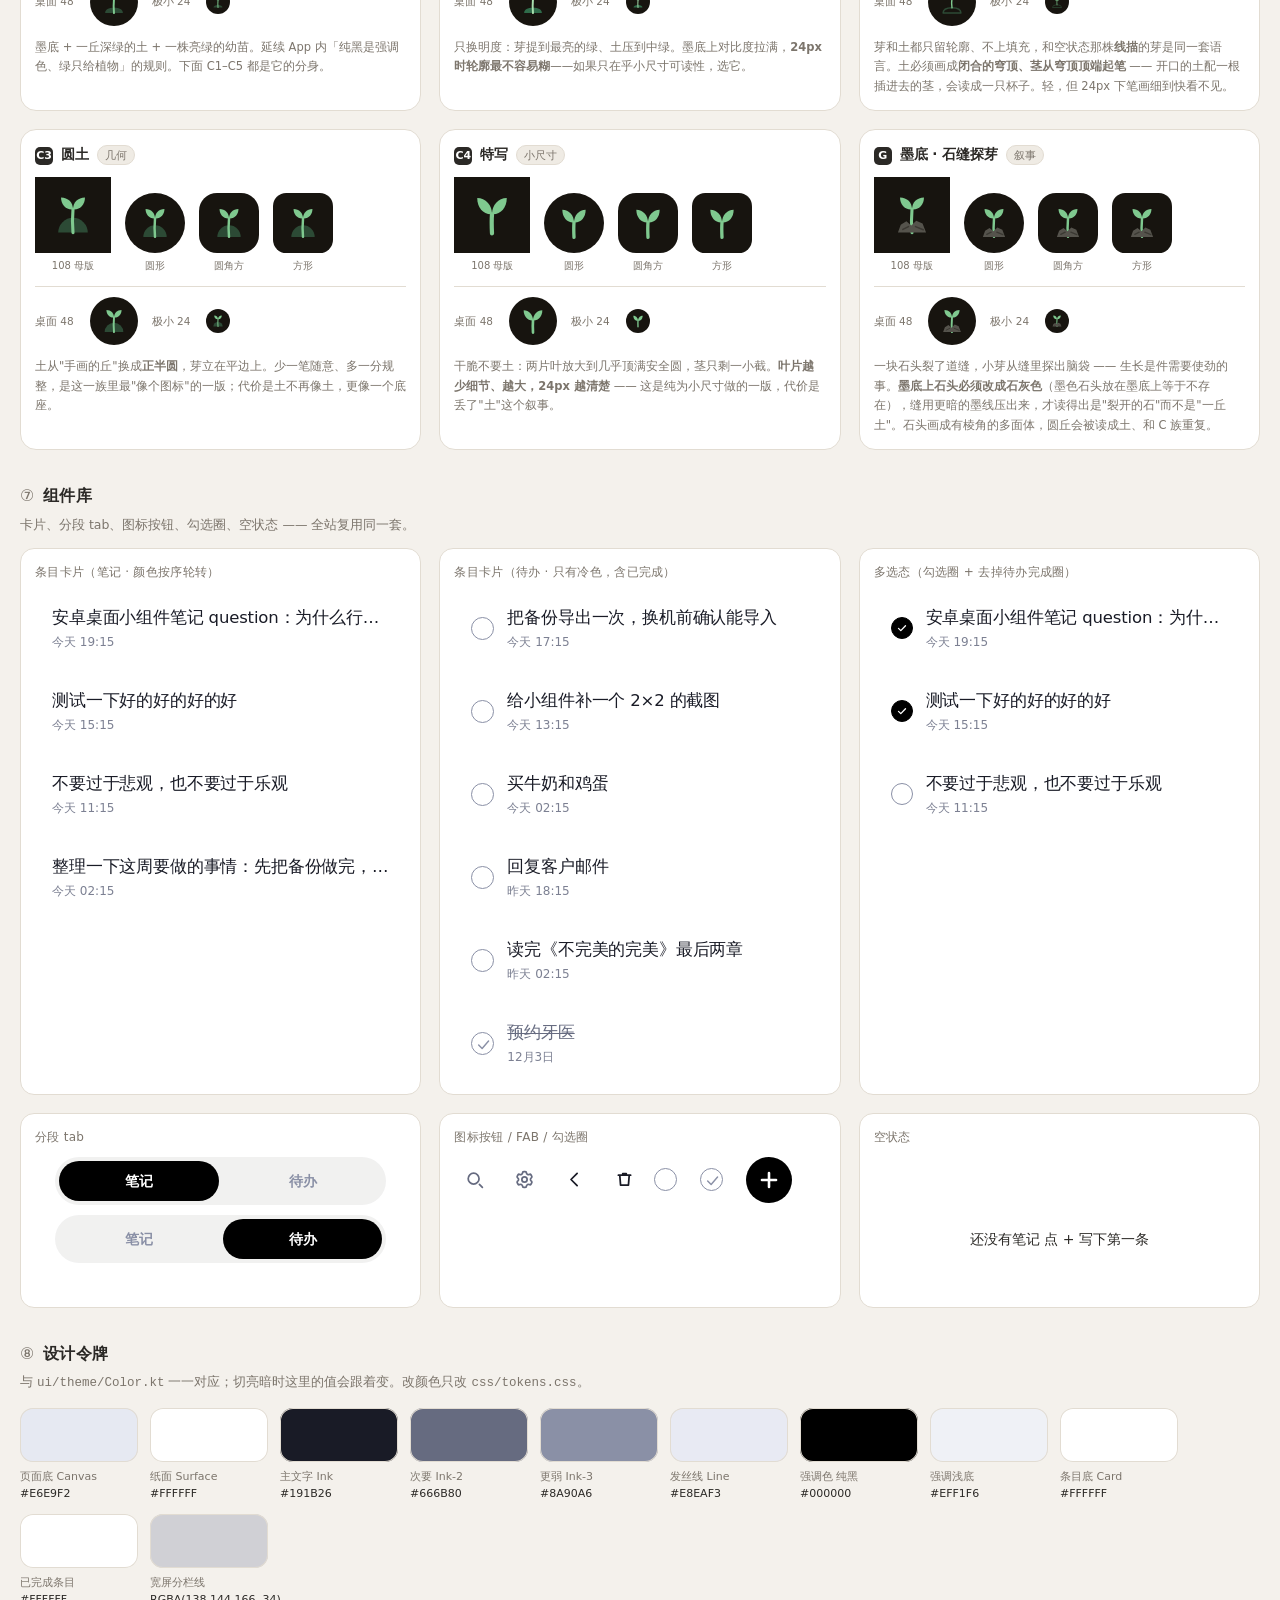
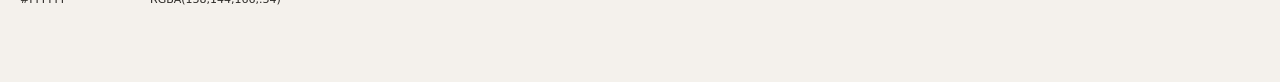
==== commit dc842737: "chore: 同步 app 样式到 web" ====
--- a/design/index.html
+++ b/design/index.html
@@ -61,8 +61,9 @@
   <div class="stage" id="wide"></div>
 
   <h2 class="sect-title"><span class="n">③</span>全部页面总览</h2>
-  <p class="sect-sub">每个页面一台，全部是实时渲染的（不是截图）。搜索页预填了 <code>Q4</code>，
-    可以点「待办」看<b>关键词保留、在当前分类下重查</b>的行为。</p>
+  <p class="sect-sub">每个页面一台，全部是实时渲染的（不是截图）。搜索页预填了 <code>Q4</code> —— 注意它有
+    <b>两台</b>：搜索只搜一种类型，由你从哪儿点进来决定，所以<b>输入框就是它唯一的标题</b>，
+    占位文字必须写着搜的是笔记还是待办。</p>
   <div class="grid" id="overview"></div>
 
   <h2 class="sect-title"><span class="n">④</span>桌面小组件</h2>
--- a/design/css/tokens.css
+++ b/design/css/tokens.css
@@ -53,6 +53,15 @@
      状态由勾、删除线、文字提到 ink-2 三处表达。暗色例外（见 --c-card-done-d）。 */
   --c-card-done: #FFFFFF;
 
+  /* ================= 桌面小组件 =================
+     底板是**画布色**，不是 surface。行（item）才是白色 —— 反过来会让白行消失在白底板上，
+     整张组件读成一块空白。所以这里不是"再定义一个白色"，而是"提层关系"：
+     底板在下、行在上，行必须比底板亮。
+     暗色底板是**纯黑**而不是 canvas 的 #101119：在壁纸上那一点点蓝反而显得发灰，
+     纯黑才像"没有底板"，让 #1B1D29 的行浮起来。见 Color.kt 的 widgetRow 注释。 */
+  --w-tile:      #E6E9F2;
+  --w-row:       #FFFFFF;
+
   /* ================= 深色（见 dark.css） =================
      暖纸 → 冷炭；色卡同色相压暗到约 25% 亮度；强调色反而提亮。 */
   --c-canvas-d:    #101119;
@@ -70,6 +79,8 @@
   --c-accent-soft-d:   #2A2D3A;
   --c-accent-shadow-d: rgba(0,0,0,.5);
   --c-card-d:      #1B1D29;
+  --w-tile-d:      #000000;
+  --w-row-d:       #1B1D29;
   --c-card-done-d: #171923;
 
   /* ================= 形状 =================
@@ -91,9 +102,10 @@
   --e-overlay: 0 8px 28px rgba(25,27,38,.16);
   --e-widget:  0 1px 3px rgba(25,27,38,.14);
 
-  /* ================= 间距节奏（4 的倍数） ================= */
-  --sp-1: 4px;  --sp-2: 8px;  --sp-3: 12px;
-  --sp-4: 16px; --sp-5: 20px; --sp-6: 24px; --sp-7: 32px;
+  /* ================= 页面留白 =================
+     曾经这里还有一套完整的 --sp-1…--sp-7 刻度（4 的倍数），但全站一个都没用到 ——
+     各页都是直接写 px。留着只会让人以为"改间距要改刻度"，删掉了。
+     要加刻度的话，先让页面真的用它。 */
   --pad-page:  20px;
 
   /* 列表 / 卡片：首页和搜索页共用，默认值放全局，避免某页忘了定义导致 padding 失效 */
@@ -118,6 +130,12 @@
      设计主要靠这里：层级拉开、字距收紧、行高紧凑。 */
   /* 页面标题 21px：比返回键字形（20px）大一档就够。
      首页标题现在是品牌标记（js/brand.js），不再是一行大字，所以这里只剩一个尺寸。 */
+  /* 首页大标题 38/42 Bold，字距 -0.035em —— 对应 Compose 的 DisplayStyle。
+     次级页标题 21/27 ExtraBold，字距 -0.015em —— 对应 PageTitleStyle。
+     两档**不是同一个东西**：38px 的那档是屏幕最上方的主标题，21px 的那档和 40px 返回键同级。
+     曾经这里两处都写成 21px，设计台和 App 差了近一倍。 */
+  --fs-title-home: 38px;
+  --lh-title-home: 42px;
   --fs-title-page: 21px;
   --lh-title-page: 27px;
   --fs-title:   17px;
--- a/design/css/components.css
+++ b/design/css/components.css
@@ -85,6 +85,10 @@
   background:var(--c-accent); color:var(--c-accent-ink);
   font-weight:700;
 }
+/* 小一号：只在矮窗口的紧凑顶栏里用，和 40dp 的图标按钮并排 */
+.seg--sm{ padding:3px; }
+.seg--sm .seg__item{ height:30px; font-size:13px; line-height:18px; }
+
 @keyframes swell{ from{ transform:scale(.9); } to{ transform:none; } }
 .seg__item--on{ animation:swell .3s var(--ease); }
 
@@ -119,9 +123,10 @@
   color:var(--c-ink-2); opacity:.85; margin-top:5px;
   font-variant-numeric:tabular-nums;
 }
-.card--done{ background:var(--c-card-done); --card-ink:var(--c-ink-3); }
+.card--done{ background:var(--c-card-done); --card-ink:var(--c-ink-2); }
 .card--done .card__text{ text-decoration:line-through; text-decoration-thickness:1px; }
-.card--done .card__meta{ opacity:.55; }
+/* 时间戳**不随完成变淡**：App 里两种状态都是 ink-2 @85%（Compose 用的是 InkSoft.copy(.85f)），
+   "已完成"由删除线 + 文字色表达。原来这里额外压到 55%，比 App 淡了一档。 */
 
 /* 可选发丝描边：只有显式给了 --inked-border 的元素才画 */
 .inked{ position:relative; }
@@ -138,18 +143,23 @@
      原来这里是 rgba(34,29,24,.22)≈#D5D3CF，在白卡上几乎看不见，
      而小组件用的是 --c-ink-2，两边深浅对不上。 */
   border:1.5px solid var(--c-ink-3); background:transparent;
-  color:var(--c-accent-ink);
+  /* 对勾和圈**同一个颜色**：状态由"勾在不在"表达，不由圆变色或填充表达。
+     曾经这里是填充的强调色圆盘 —— 暗色下变成一片白圆盘，
+     六条已完成的待办比唯一没做的那条还响。App 里已经改掉了，设计台跟上。 */
+  color:var(--c-ink-3);
   transition:background var(--dur) var(--ease), border-color var(--dur) var(--ease),
              transform .12s var(--ease);
 }
 .tick:hover{ border-color:var(--c-ink-2); }
 .tick:active{ transform:scale(.9); }
-.tick--on{ background:var(--c-accent); border-color:var(--c-accent); }
+.tick--on{ background:transparent; border-color:var(--c-ink-3); }
 @keyframes settle{
   0%{ transform:scale(1); } 38%{ transform:scale(.82); } 100%{ transform:scale(1); }
 }
 .tick--settle{ animation:settle .42s cubic-bezier(.2,1.4,.4,1); }
-.tick svg{ width:13px; height:13px; stroke-width:3; }
+/* 对勾铺满整个 23px 盒（和 Compose 的 Tick 一样，路径本身留了内缩），
+   不是缩在中间的小勾。 */
+.tick svg{ width:23px; height:23px; stroke-width:1.5; }
 
 /* ---------- 多选圈 ---------- */
 .pick{
@@ -256,5 +266,15 @@
 }
 .dialog__actions button:hover{ background:rgba(34,29,24,.05); }
 
+/* 二次确认（ConfirmDialog）：形状用 --r-block，标题 17px、说明 12.5px，
+   右下"取消 + 危险色确认"。数值逐项对齐 Compose：BlockShape / titleMedium.copy(17sp) /
+   bodySmall.copy(12.5sp, 18sp) / labelLarge。 */
+.dialog--confirm{ border-radius:var(--r-block); padding:20px 10px 10px; }
+.dialog__heading{ font-size:17px; line-height:24px; font-weight:500; color:var(--c-ink); padding:0 10px; }
+.dialog__hint{ margin-top:8px; font-size:12.5px; line-height:18px; color:var(--c-ink-2); padding:0 10px; }
+.dialog--confirm .dialog__actions{ padding:10px; gap:4px; }
+.dialog__actions .dialog__danger{ color:var(--c-danger); font-weight:700; }
+.dialog__actions .dialog__danger:hover{ background:color-mix(in srgb, var(--c-danger) 10%, transparent); }
+
 /* 首页标题的品牌标记 */
 .brand{ display:block; }
--- a/design/css/pages/list.css
+++ b/design/css/pages/list.css
@@ -14,7 +14,37 @@
 
 /* ---------- 顶部栏：大标题 + 弱化的计数 ---------- */
 .list-page .topbar{ padding:14px 12px 12px var(--pad-page); }
+/* 首页标题是 38/42 Bold，和次级页的 21/27 ExtraBold 是两档（见 tokens.css）。
+   字重也跟着分开：38px 用 700 已经足够重，800 在这么大字号上会糊成一团。 */
+.list-page .topbar__title{
+  font-size:var(--fs-title-home); line-height:var(--lh-title-home);
+  font-weight:700; letter-spacing:-.035em;
+}
+/* 大标题和次级页标题要落在**同一条视觉基线**上（宽屏左右两栏会同框）。
+   次级页标题在 48px 的行里垂直居中；首页大标题是 align-items:flex-start，
+   而 38px 的中文字形在 42px 行盒里**墨迹偏下约 2px**，所以这里减 2px。
+   实测：14px → 35.0 vs 33.0；12px → 33.0 vs 33.0。
+   和 Compose 的 HomeHeaderPadding（PageHeaderPadding − 2dp）是同一条推导 ——
+   同一个字体度量，两边不该有两套说法。 */
+.list-page .topbar{ padding-top:12px; }
 .list-page .seg{ margin:2px var(--pad-page) 0; }
+
+/* ---------- 紧凑顶栏（矮窗口：手机横屏 / 分屏） ----------
+   窗口矮的时候，标题 + 计数 + 一整行 tab 三层要吃掉约 190dp，
+   而横屏一共才 360dp —— 列表只剩 171dp，一屏不到三条。
+   这里把 tab 缩一号提到标题位置，和搜索/设置同一行，计数行整条去掉，
+   顶栏从三层压成一行（约 48dp）。
+   计数不是信息，是氛围；「笔记」这两个字 tab 上已经有了。 */
+.list-page--compact .topbar--compact{
+  align-items:center; gap:8px;
+  /* 左右都 12：图标按钮自己还有约 9px 内边距，字形的视觉边距正好 ≈ 页面 20px 的留白。
+     两边取同一个数，tab 才会**正好**落在中线上（20/12 会让它偏 4px）。 */
+  padding:8px 12px;
+}
+.list-page--compact .seg-slot{ flex:1 1 auto; min-width:0; }
+.list-page--compact .seg{ margin:0; }
+/* 收起后顶栏下面就是列表，间距交给列表自己的 padding-top */
+.list-page--compact .seg-host{ display:none; }
 
 /* 多选态：整条顶栏被替换（标题、搜索、设置、tab 全部让位） */
 .list-page .selbar{
--- a/design/css/pages/editor.css
+++ b/design/css/pages/editor.css
@@ -29,13 +29,13 @@
 .sheet__input{
   width:100%; height:100%; min-height:100%; resize:none;
   border:none; outline:none; background:transparent; color:var(--c-ink);
-  font:inherit; font-size:16px; line-height:26px;   /* 写字比读列表更松 */
+  font:inherit; font-size:16.5px; line-height:26px;   /* 写字比读列表更松；16.5 是 App 的 bodyLarge */
   letter-spacing:-.005em;
 }
 .sheet__ph{
   position:absolute; top:var(--sheet-pad); left:var(--sheet-pad); right:var(--sheet-pad);
   color:var(--c-ink-3); pointer-events:none;
-  font-size:16px; line-height:26px;
+  font-size:16.5px; line-height:26px;
 }
 
 /* 底部状态：正在输入… / ✓ 已自动保存 · 刚刚 / 创建于 … */
--- a/design/css/pages/search.css
+++ b/design/css/pages/search.css
@@ -7,7 +7,9 @@
 /* ---------- 本页可调参数 ---------- */
 .search-page{
   --bar-pad-top: 14px;
-  --bar-pad-x: 14px;
+  --bar-pad-x: 14px;   /* 左边：返回键那一侧 */
+  --bar-pad-r: 20px;   /* 右边：和 .list 的左右留白同一个数，输入框右缘才和卡片对齐 */
+  --bar-pad-b: 14px;   /* 到第一条结果的间距。原来挂在 tab 行上，tab 删了就得搬到这里 */
   --field-gap: 6px;
   --field-pad-y: 12px;
   --field-pad-x: 16px;
@@ -16,13 +18,13 @@
   /* 搜索页也用 .list / .card（结果和首页共用同一套卡片）。
      这里只覆盖不一样的两项，其余从 tokens.css 的共享默认值继承 ——
      注意必须保证这些变量有值，否则 padding 简写会整条失效。 */
-  --list-pad-top:    14px;
+  --list-pad-top:    0;     /* 间距由顶栏的 padding-bottom 给（和 Compose 同一套机制） */
   --list-pad-bottom: 24px;  /* 没有 FAB，底部不用留 108 */
 }
 
 .search-page__bar{
   display:flex; align-items:center; gap:var(--field-gap); flex:0 0 auto;
-  padding:var(--bar-pad-top) var(--bar-pad-x) 0;
+  padding:var(--bar-pad-top) var(--bar-pad-r) var(--bar-pad-b) var(--bar-pad-x);
 }
 /* 返回图标和编辑器 / 设置页的顶栏用同一规格，字形粗细才一致 */
 .search-page__bar .icon-btn{ width:38px; height:38px; }
@@ -41,4 +43,4 @@
 }
 .field__input::placeholder{ color:var(--c-ink-3); }
 
-.search-page .seg{ margin-top:14px; }
+/* 没有 tab 行了：搜索结果直接跟在输入框下面，间距由 .search-page__bar 的 padding-bottom 给。 */
--- a/design/css/pages/settings.css
+++ b/design/css/pages/settings.css
@@ -8,10 +8,12 @@
   --sect-pad-left: 22px;    /* 分组标签比色块缩进 2dp，读起来像栏目标题 */
   --sect-gap-top: 22px;
   --sect-gap-bottom: 9px;
-  --row-pad-y: 15px;
+  /* 逐项对齐 Compose 的 SettingRow：padding(horizontal 17, vertical 16)、
+     图标盒 32、文字缩进 12。原来 15/30/9 三个数都比 App 小一档。 */
+  --row-pad-y: 16px;
   --row-pad-x: 17px;
-  --row-icon: 30px;
-  --row-icon-gap: 9px;
+  --row-icon: 32px;
+  --row-icon-gap: 12px;
 }
 
 .settings-page .topbar{ padding:14px 12px 10px var(--pad-page); }
@@ -55,8 +57,11 @@
 }
 .srow__icon svg{ width:19px; height:19px; }
 .srow__text{ flex:1 1 auto; min-width:0; }
-.srow__title{ font-size:16px; line-height:22px; font-weight:600; letter-spacing:-.005em; }
-.srow__desc{ font-size:var(--fs-meta); line-height:var(--lh-meta); color:var(--c-ink-3); margin-top:2px; }
+/* 字号/行高/字重逐项对齐 Compose 的 SettingRow：
+   title = titleMedium.copy(15sp/21sp, Medium)，desc = bodySmall.copy(12sp/17sp)。
+   原来 title 是 16/22 SemiBold、desc 是 12/16 —— 三个值全都差一档。 */
+.srow__title{ font-size:15px; line-height:21px; font-weight:500; letter-spacing:-.005em; }
+.srow__desc{ font-size:12px; line-height:17px; color:var(--c-ink-3); margin-top:2px; }
 .srow__value{ font-size:var(--fs-meta); line-height:var(--lh-meta); color:var(--c-ink-3); }
 .srow__chev{ color:var(--c-ink-3); font-size:16px; margin-left:6px; }
 
--- a/design/css/pages/widget.css
+++ b/design/css/pages/widget.css
@@ -29,7 +29,8 @@
 
 .widget{
   position:relative; display:flex; flex-direction:column;
-  background:var(--c-surface);
+  /* 底板 = 画布色；行才是白色。见 tokens.css 的「桌面小组件」段 */
+  background:var(--w-tile);
   border-radius:var(--r-card);
   padding:var(--w-pad); overflow:hidden;
   box-shadow:var(--e-widget);
@@ -53,7 +54,9 @@
   transition:background var(--dur) var(--ease), color var(--dur) var(--ease);
 }
 .widget__tab--on{
-  background:var(--c-canvas); color:var(--c-ink); font-weight:700;
+  /* 点亮的 tab 和一行 item 是同一个面，不是灰底也不是画布色 ——
+     底板已经是画布色了，再拿画布色去点亮等于没点。 */
+  background:var(--w-row); color:var(--c-ink); font-weight:700;
 }
 
 /* 列表：单行、固定行高、无日期 */
@@ -67,7 +70,7 @@
 .widget__row{
   position:relative; height:var(--w-row-h); flex:0 0 auto;
   display:flex; align-items:center; overflow:hidden;
-  border-radius:var(--r-sm); background:var(--row-fill,var(--c-canvas));
+  border-radius:var(--r-sm); background:var(--row-fill,var(--w-row));
   padding-right:var(--w-row-pad-r); cursor:pointer;
 }
 /* 笔记行没有勾选圈：icon 在真机上是 GONE，文字自己留左边距，左右才对称 */
@@ -92,15 +95,30 @@
 .widget__row--done{ --row-fill:var(--c-card-done); --row-ink:var(--c-ink-3); }
 .widget__row--done .widget__text{ text-decoration:line-through; }
 
-/* 空状态：和列表 / 搜索用同一株嫩芽。2×2 里给最小的尺寸，
-   但**不隐藏** —— 藏起来就变成"这个组件坏了"，小一点反而像刚发芽。 */
+/* 空状态：**标题 + 提示两行**，和 App 的 widget_empty_title / widget_empty_hint 一一对应
+   （文案就是 empty_notes_title / empty_notes_hint 那两个字符串，`**` 去掉）。
+   曾经这里是自己编的一句"这里还什么都没有\n去 App 里加一条吧"，字号和颜色也都对不上。
+
+   嫩芽**固定 40px**（App 的 widget_empty_sprout 是固定 44dp，宿主按 0.91 倍渲染 ≈ 40dp），
+   没有按高度分档 —— App 的注释写得很清楚："fixed at what fits the 3x3 minimum,
+   so there is no size-dependent branch here"。 */
 .widget__empty{
   flex:1 1 auto; display:flex; flex-direction:column;
-  align-items:center; justify-content:center; gap:9px;
-  text-align:center; color:var(--c-ink-3);
-  font-size:12.5px; white-space:pre-line; line-height:1.9;
+  align-items:center; justify-content:center;
+  text-align:center; padding:0 8px;
 }
-.widget__empty .sprout{ opacity:.85; flex:0 0 auto; }
+/* 全站唯一的那点绿，只给这株芽 */
+.widget__empty svg{ color:var(--c-leaf); opacity:.85; flex:0 0 auto; }
+.widget__empty-title{
+  margin-top:9px; font-size:14px; line-height:19px;
+  font-weight:700; color:var(--c-ink);
+  max-width:100%; overflow:hidden; text-overflow:ellipsis; white-space:nowrap;
+}
+.widget__empty-hint{
+  margin-top:4px; font-size:11.5px; line-height:17.5px;
+  color:var(--c-ink-2);
+  display:-webkit-box; -webkit-line-clamp:2; -webkit-box-orient:vertical; overflow:hidden;
+}
 
 /* + 悬浮在列表之上：列表不预留底部空白 */
 .widget__fab{
--- a/design/css/pages/wide.css
+++ b/design/css/pages/wide.css
@@ -70,6 +70,4 @@
 }
 .wide__blank svg{ color:var(--c-ink-3); opacity:.5; }
 .wide__blank__text{ font-size:var(--fs-ui); line-height:var(--lh-ui); color:var(--c-ink-3); }
-.wide__blank__key{
-  font-size:var(--fs-meta); line-height:var(--lh-meta); color:var(--c-ink-3); opacity:.72;
-}
+
--- a/design/css/dark.css
+++ b/design/css/dark.css
@@ -19,6 +19,8 @@
   --c-card:      var(--c-card-d);
   --c-card-done: var(--c-card-done-d);
   --c-divider:   var(--c-divider-d);
+  --w-tile:      var(--w-tile-d);
+  --w-row:       var(--w-row-d);
 
   --c-accent:        var(--c-accent-d);
   --c-accent-ink:    var(--c-accent-ink-d);
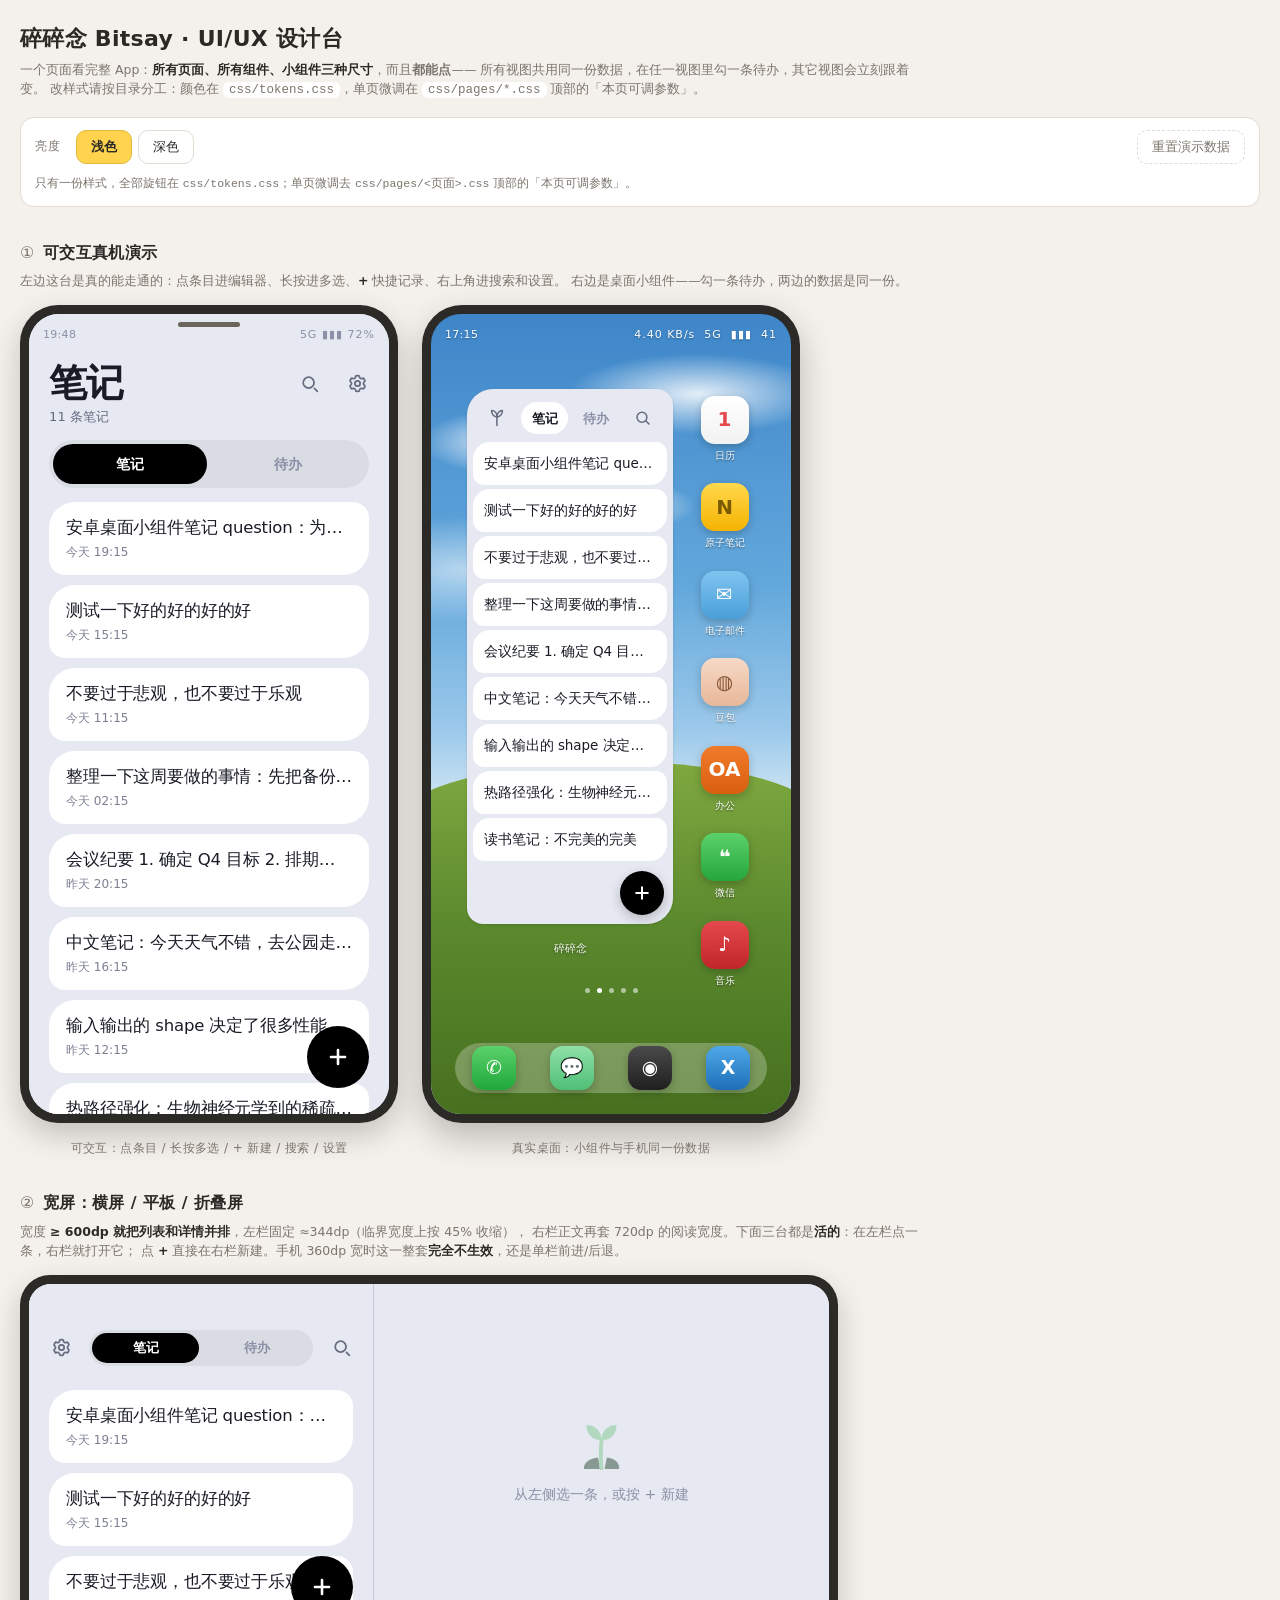
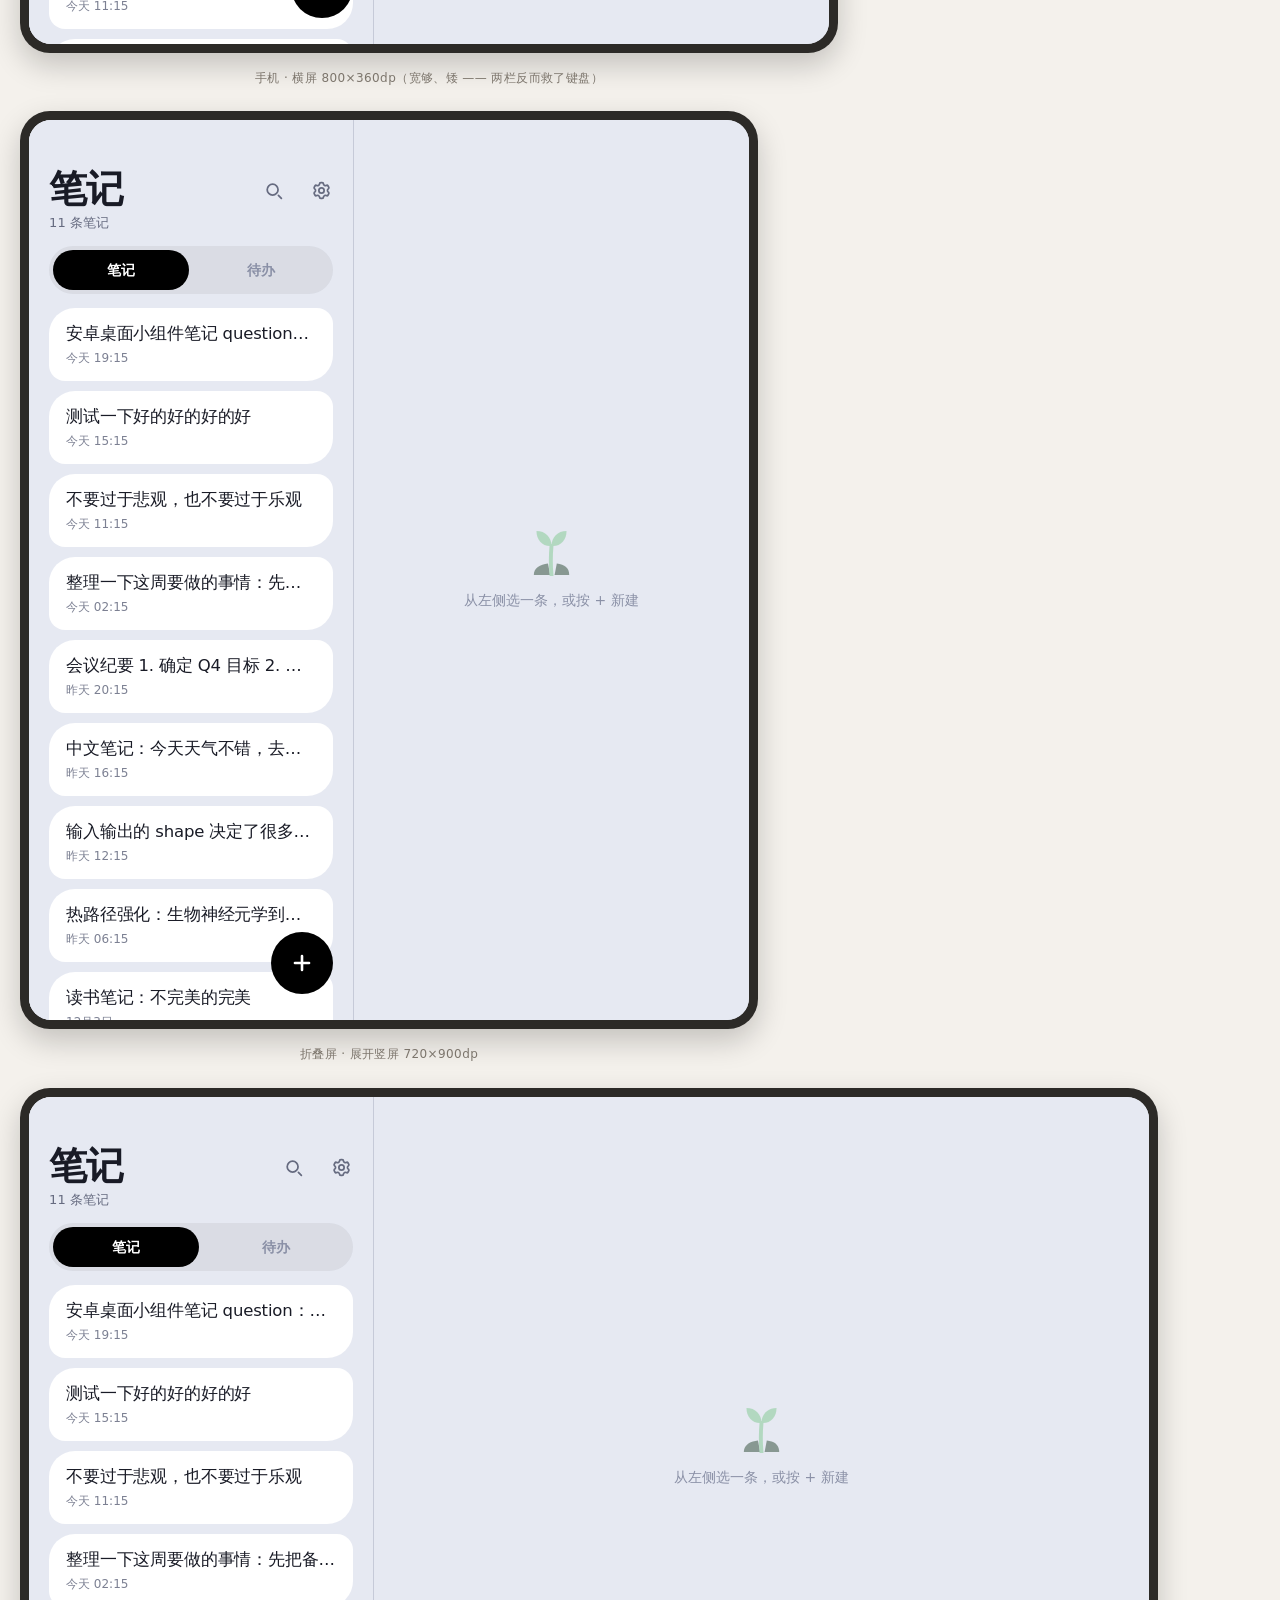
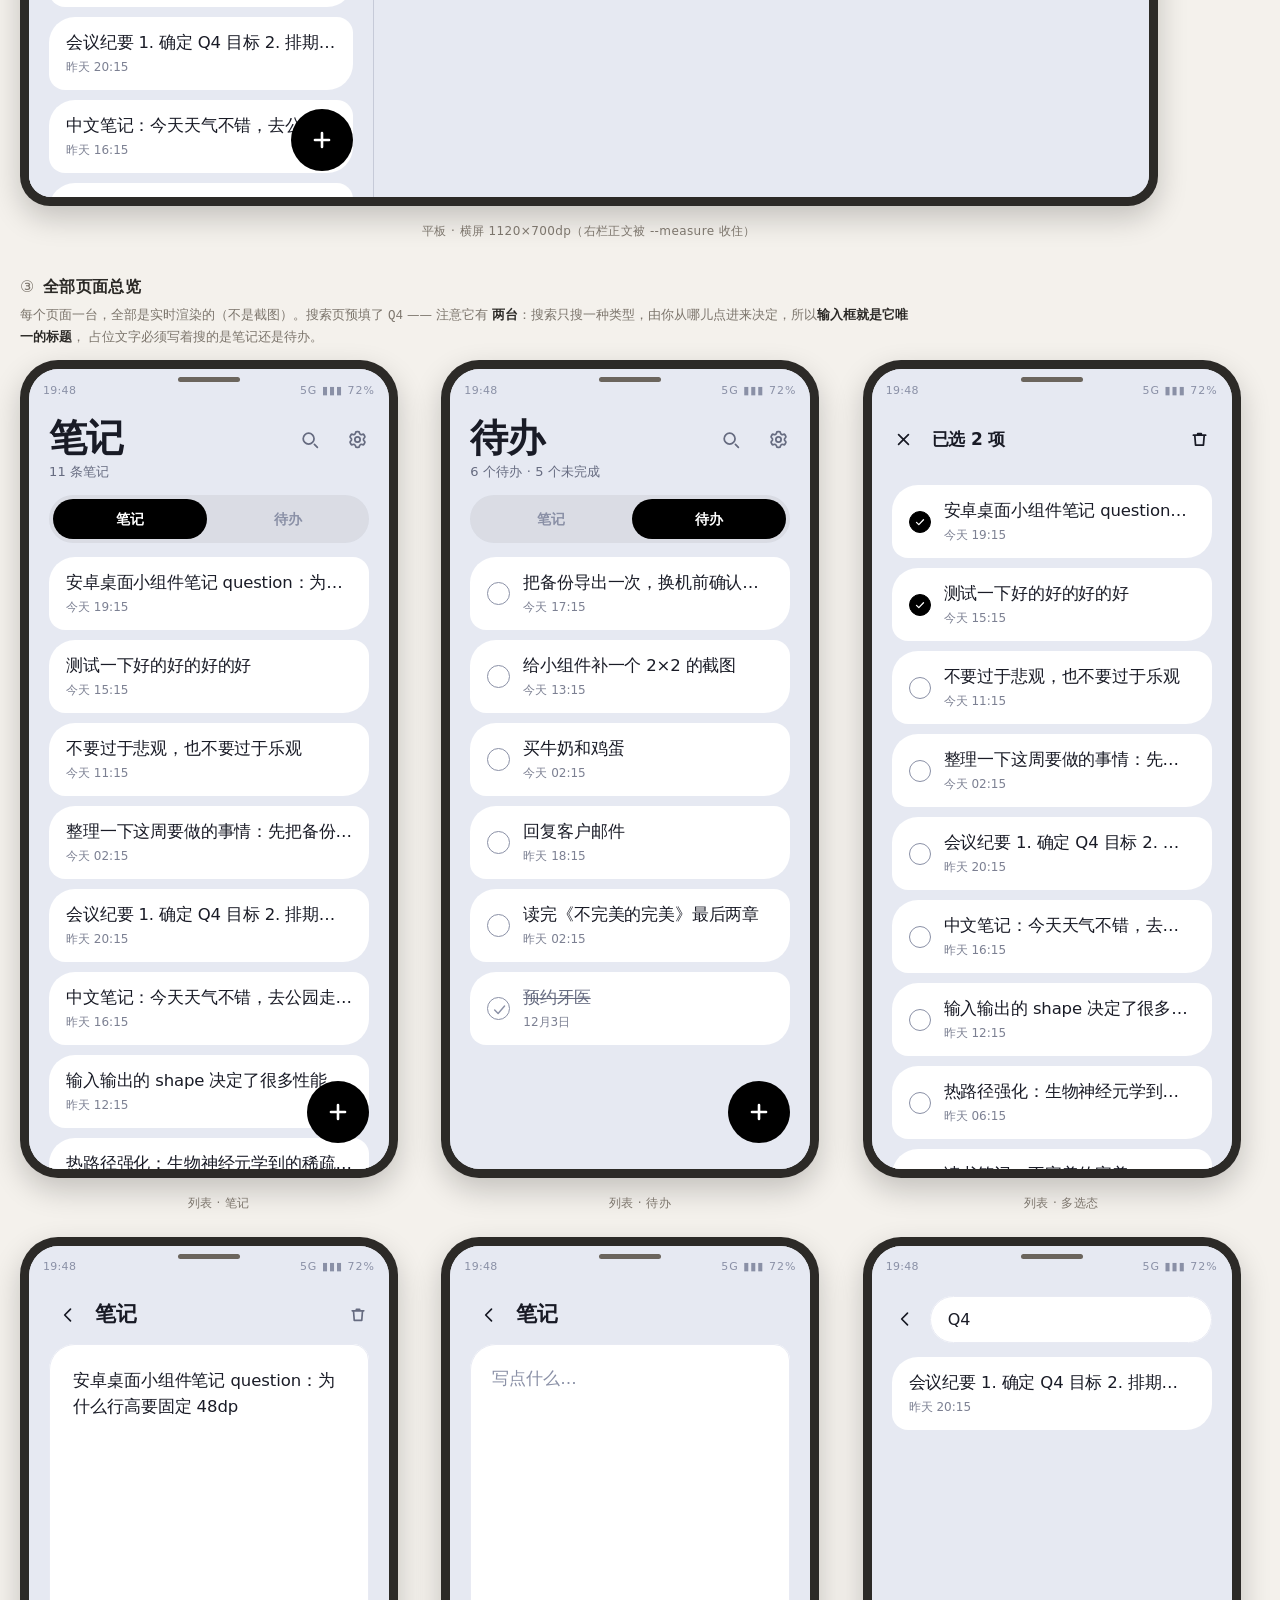
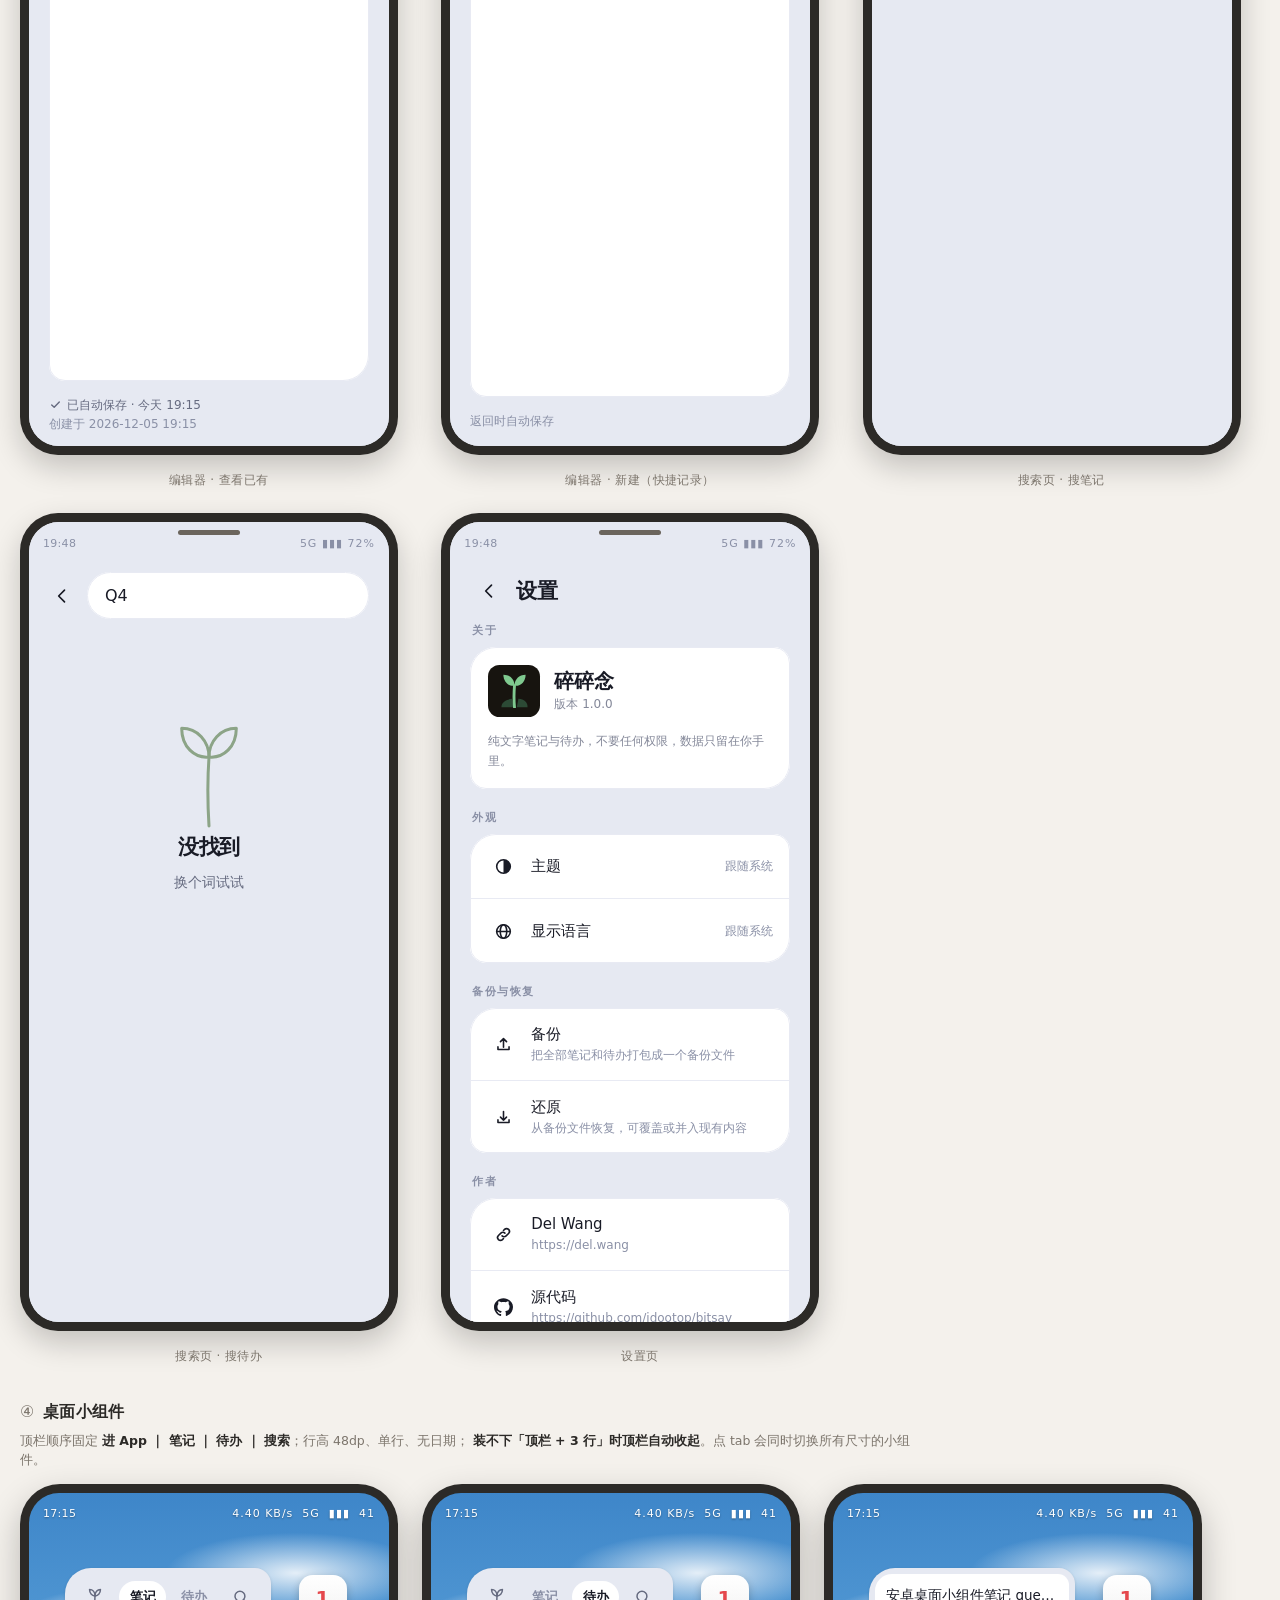
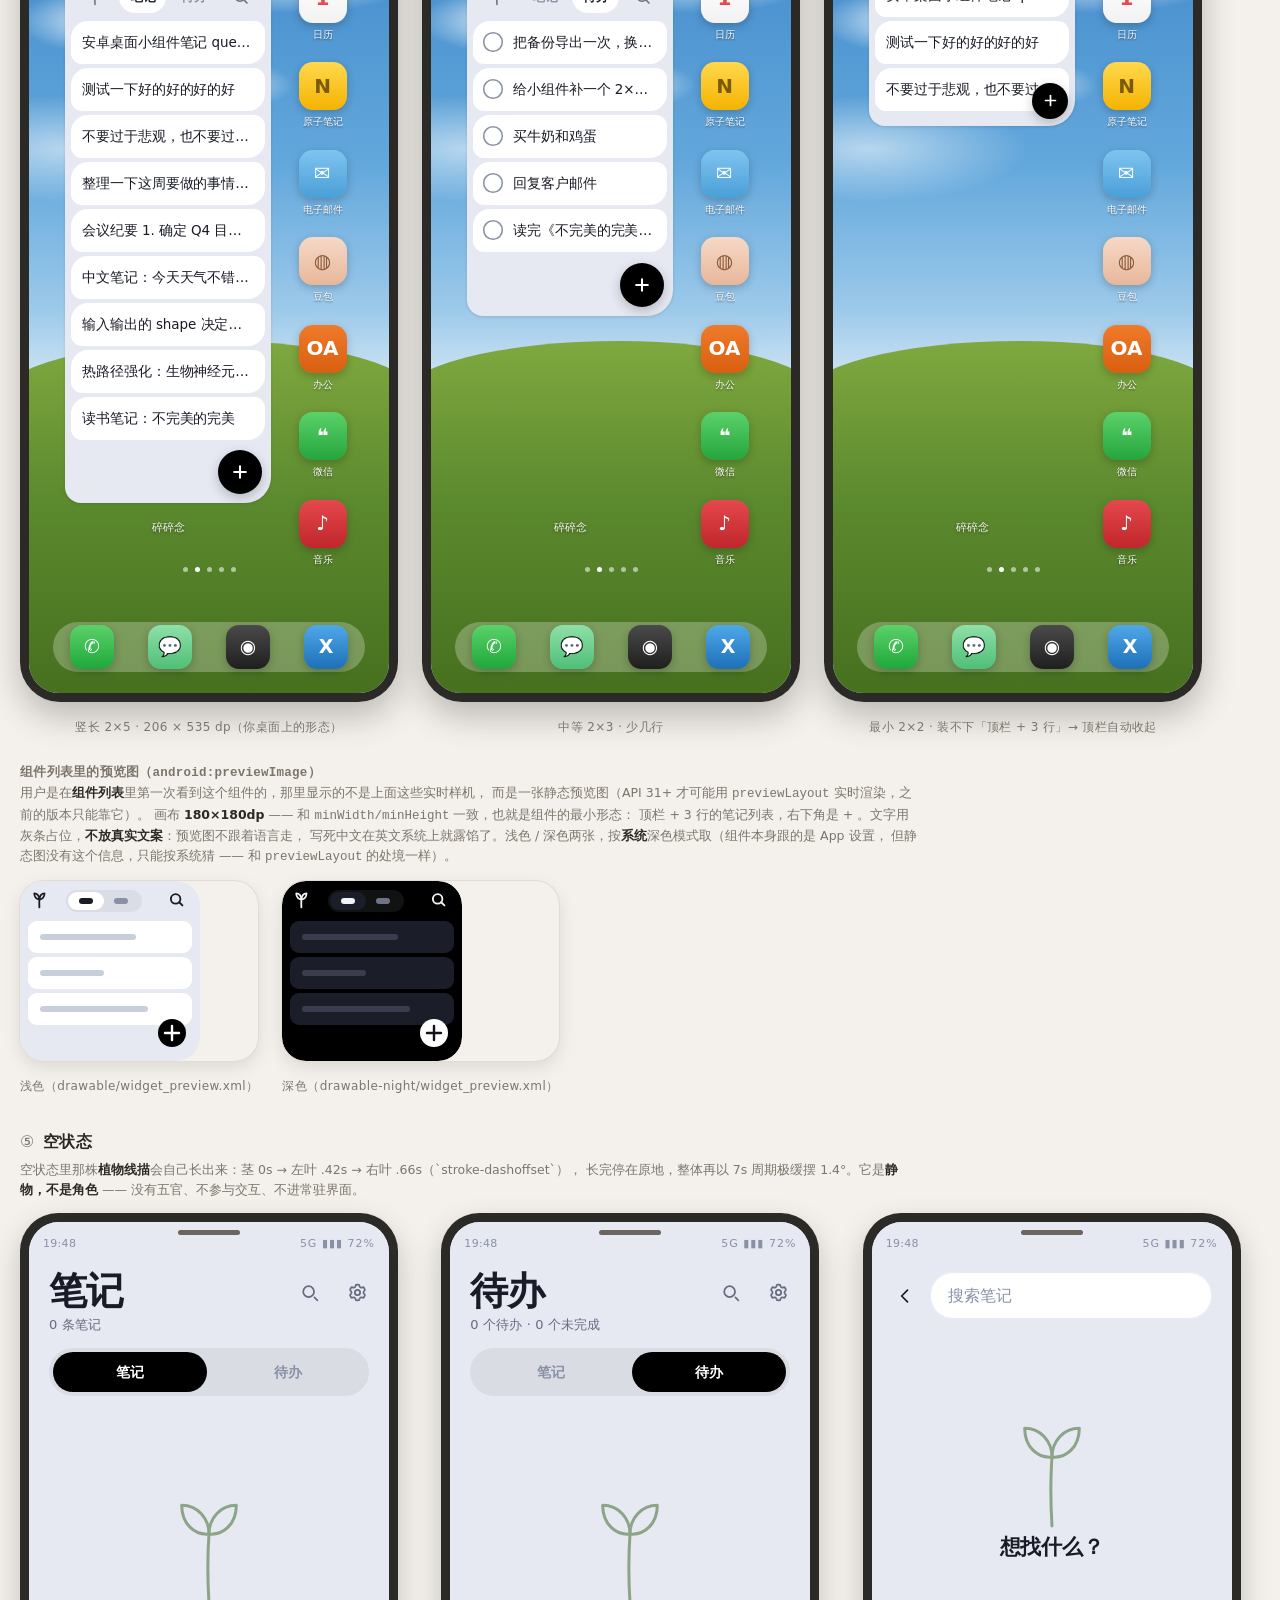
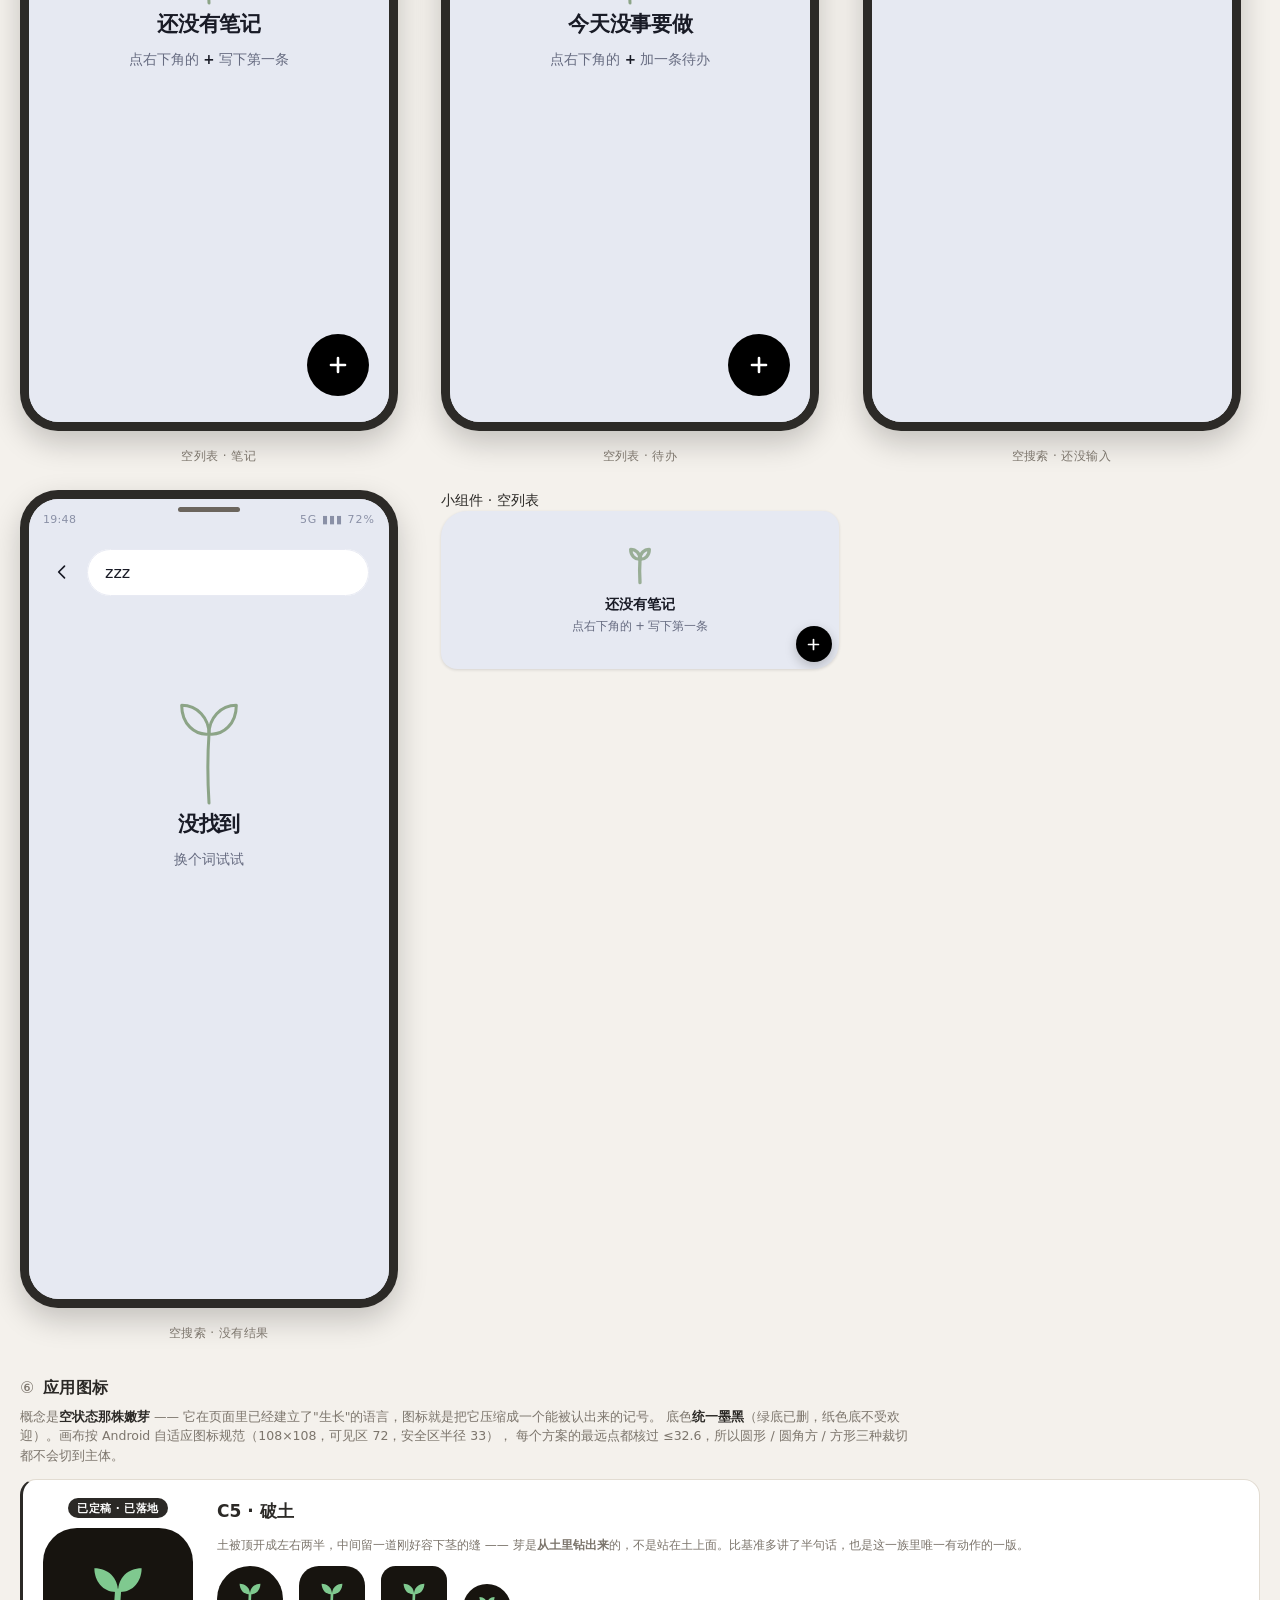
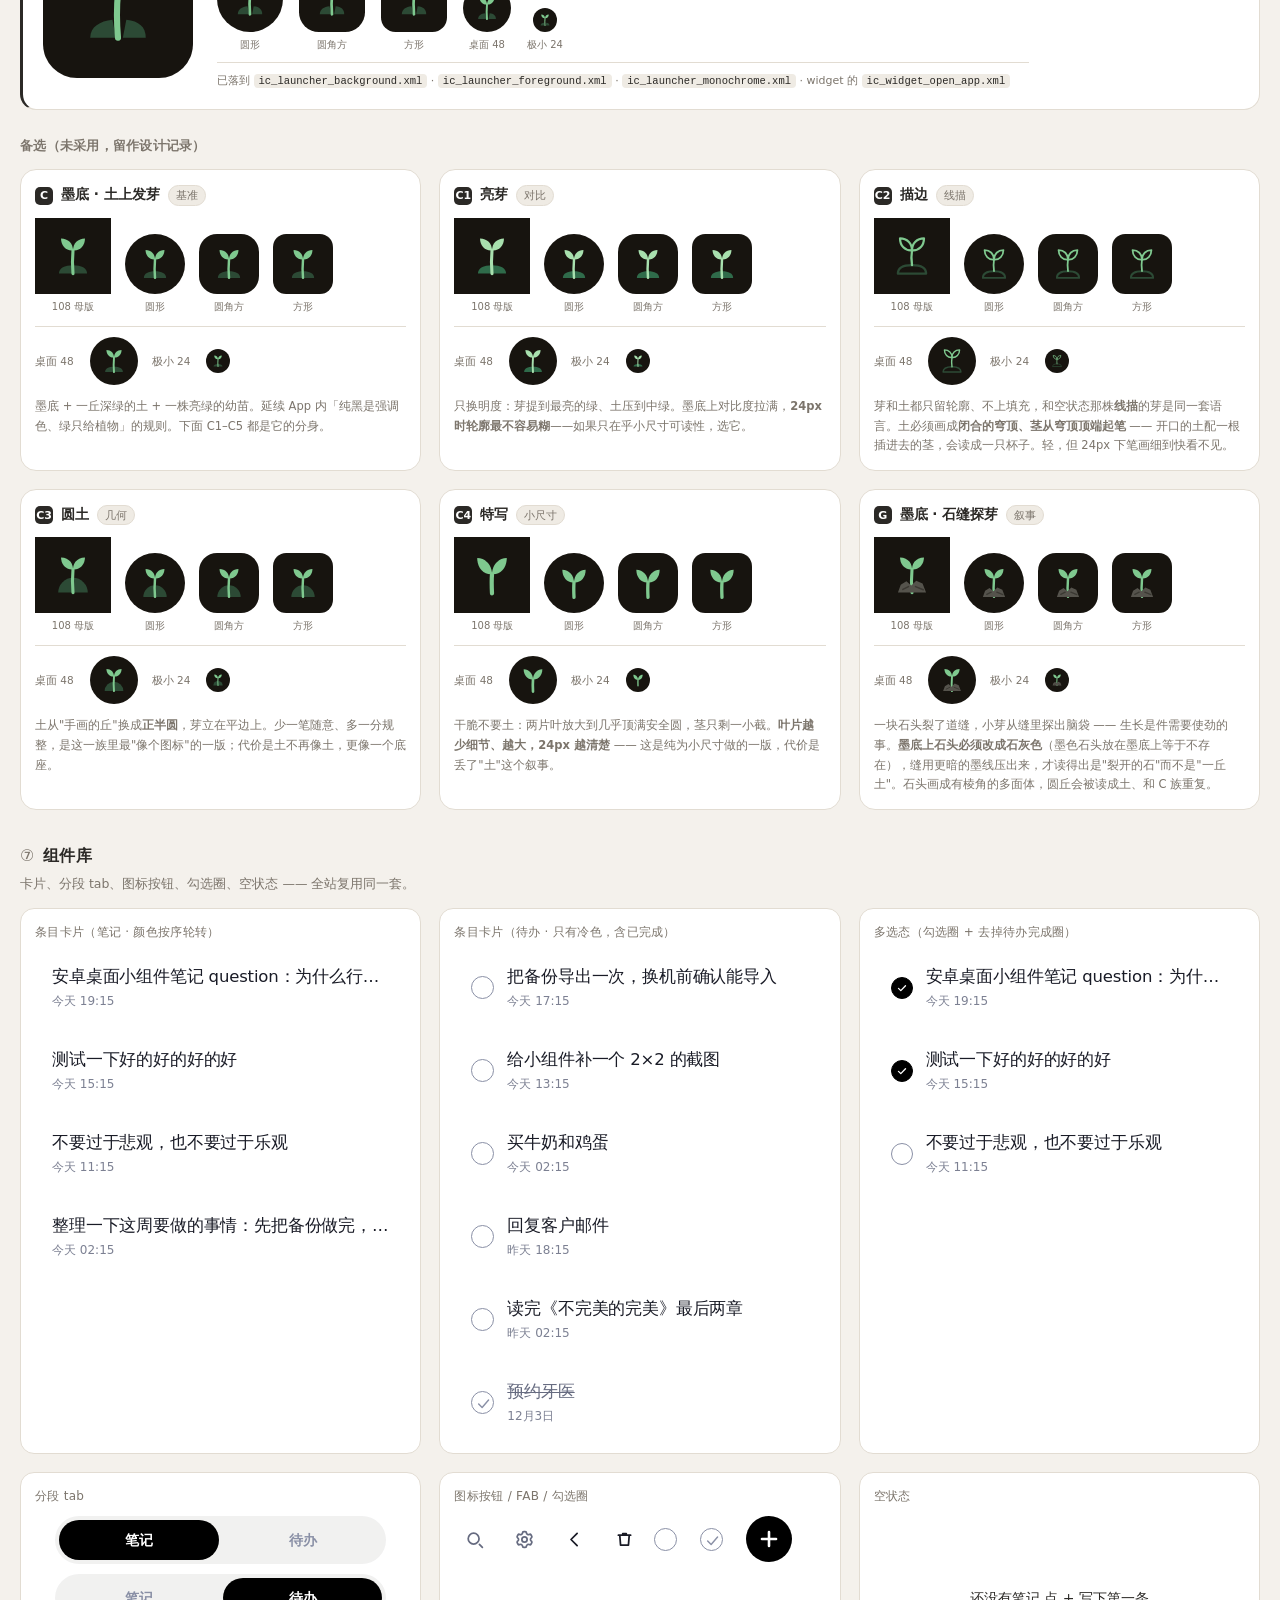
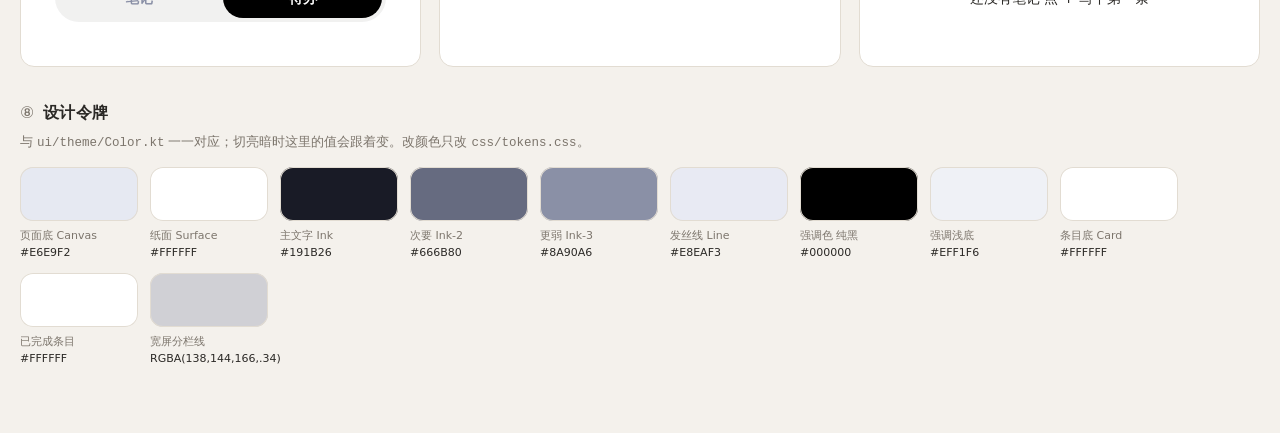
==== commit 2c328c71: "feat: 新增桌面小组件预览图" ====
--- a/design/index.html
+++ b/design/index.html
@@ -71,6 +71,15 @@
     <b>装不下「顶栏 + 3 行」时顶栏自动收起</b>。点 tab 会同时切换所有尺寸的小组件。</p>
   <div class="stage" id="widgets"></div>
 
+  <h3 class="sect-sub3">组件列表里的预览图（<code>android:previewImage</code>）</h3>
+  <p class="sect-sub">用户是在<b>组件列表</b>里第一次看到这个组件的，那里显示的不是上面这些实时样机，
+    而是一张静态预览图（API 31+ 才可能用 <code>previewLayout</code> 实时渲染，之前的版本只能靠它）。
+    画布 <b>180×180dp</b> —— 和 <code>minWidth/minHeight</code> 一致，也就是组件的最小形态：
+    顶栏 + 3 行的笔记列表，右下角是 + 。文字用灰条占位，<b>不放真实文案</b>：预览图不跟着语言走，
+    写死中文在英文系统上就露馅了。浅色 / 深色两张，按<b>系统</b>深色模式取（组件本身跟的是 App 设置，
+    但静态图没有这个信息，只能按系统猜 —— 和 <code>previewLayout</code> 的处境一样）。</p>
+  <div class="stage" id="widgetpreview"></div>
+
 
   <h2 class="sect-title"><span class="n">⑤</span>空状态</h2>
   <p class="sect-sub">空状态里那株<b>植物线描</b>会自己长出来：茎 0s → 左叶 .42s → 右叶 .66s（`stroke-dashoffset`），
--- a/design/css/pages/widget.css
+++ b/design/css/pages/widget.css
@@ -131,3 +131,11 @@
 .widget__fab svg{ width:20px; height:20px; stroke-width:2.4; }
 .widget--tiny .widget__fab{ width:36px; height:36px; right:7px; bottom:7px; }
 .widget--tiny .widget__fab svg{ width:17px; height:17px; }
+
+/* 组件列表里的预览图：和 App 的视觉尺寸 1:1（180×180dp），
+   外面套一层描边只是为了让浅色那张在浅色设计台上看得见边界。 */
+.wprev{
+  line-height:0; border-radius:24px;
+  box-shadow:0 0 0 1px var(--sh-line), 0 6px 18px rgba(0,0,0,.10);
+}
+.wprev svg{ display:block; border-radius:24px; }
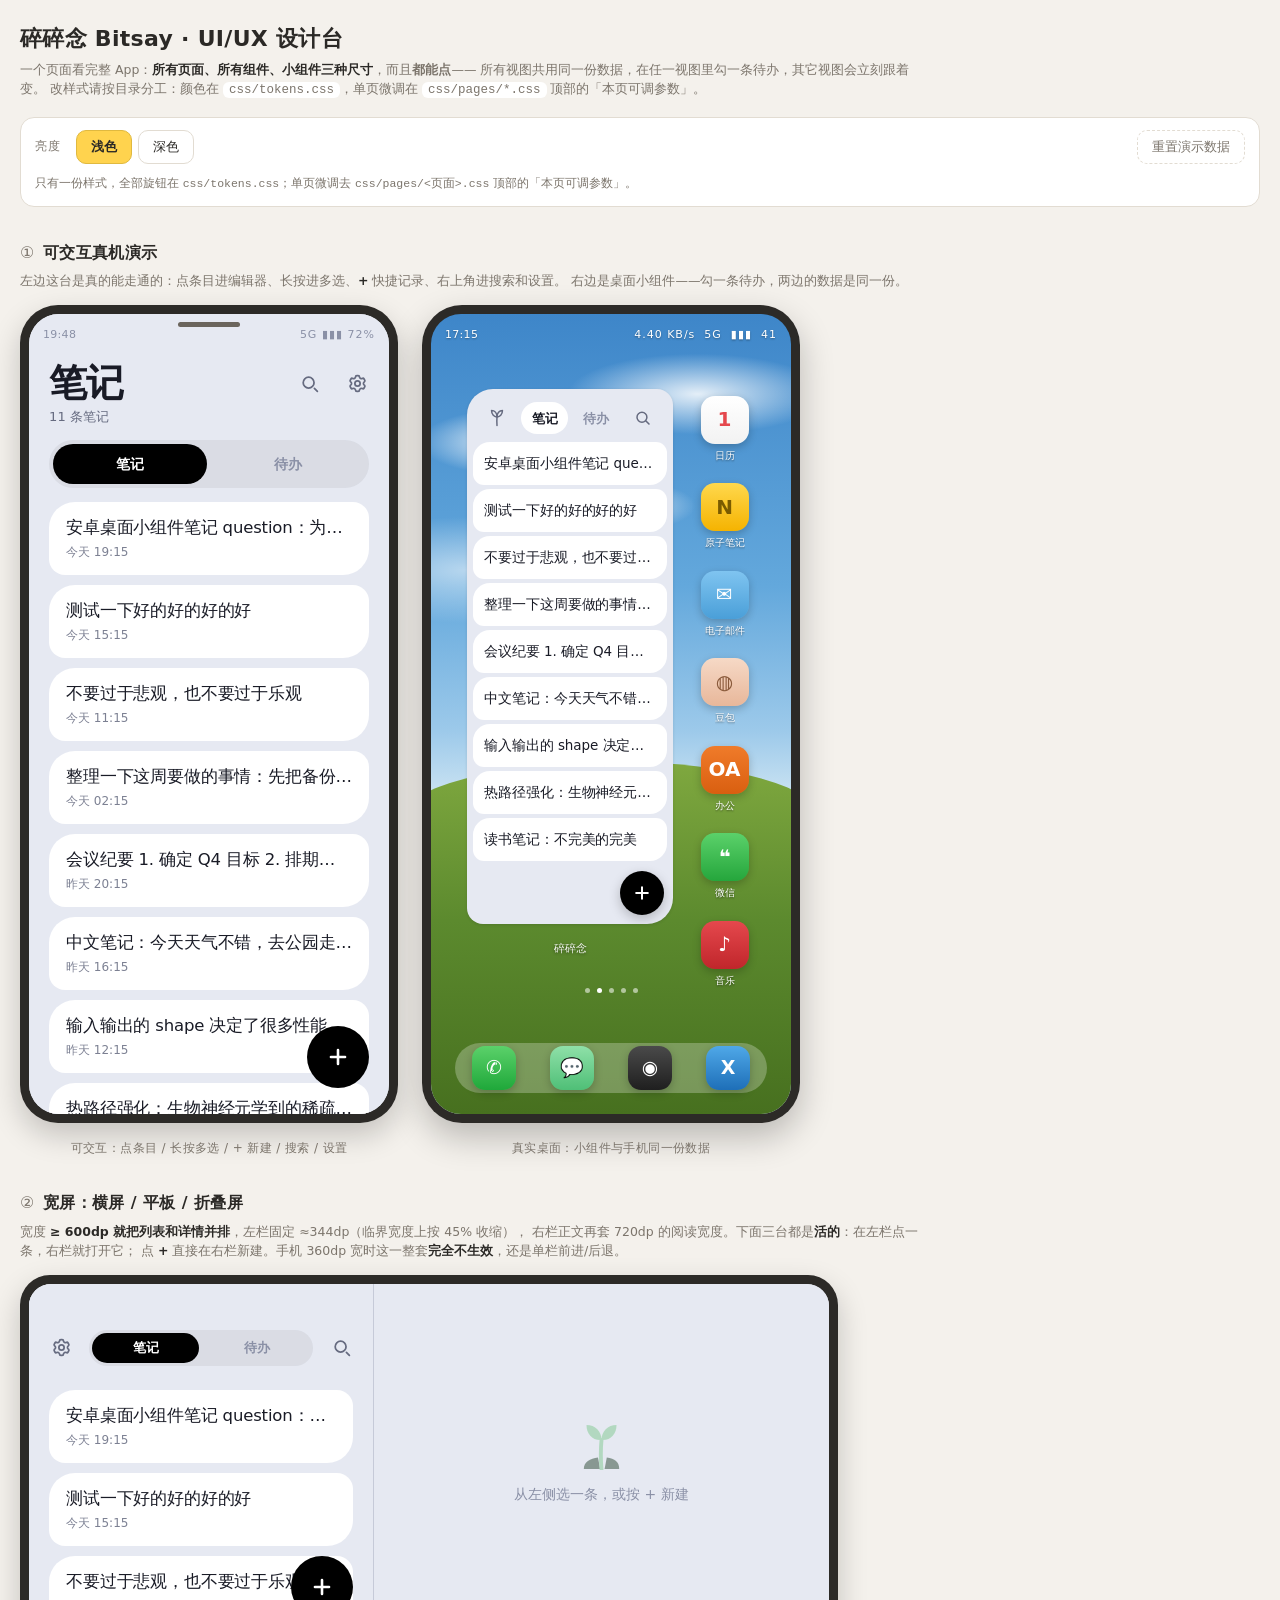
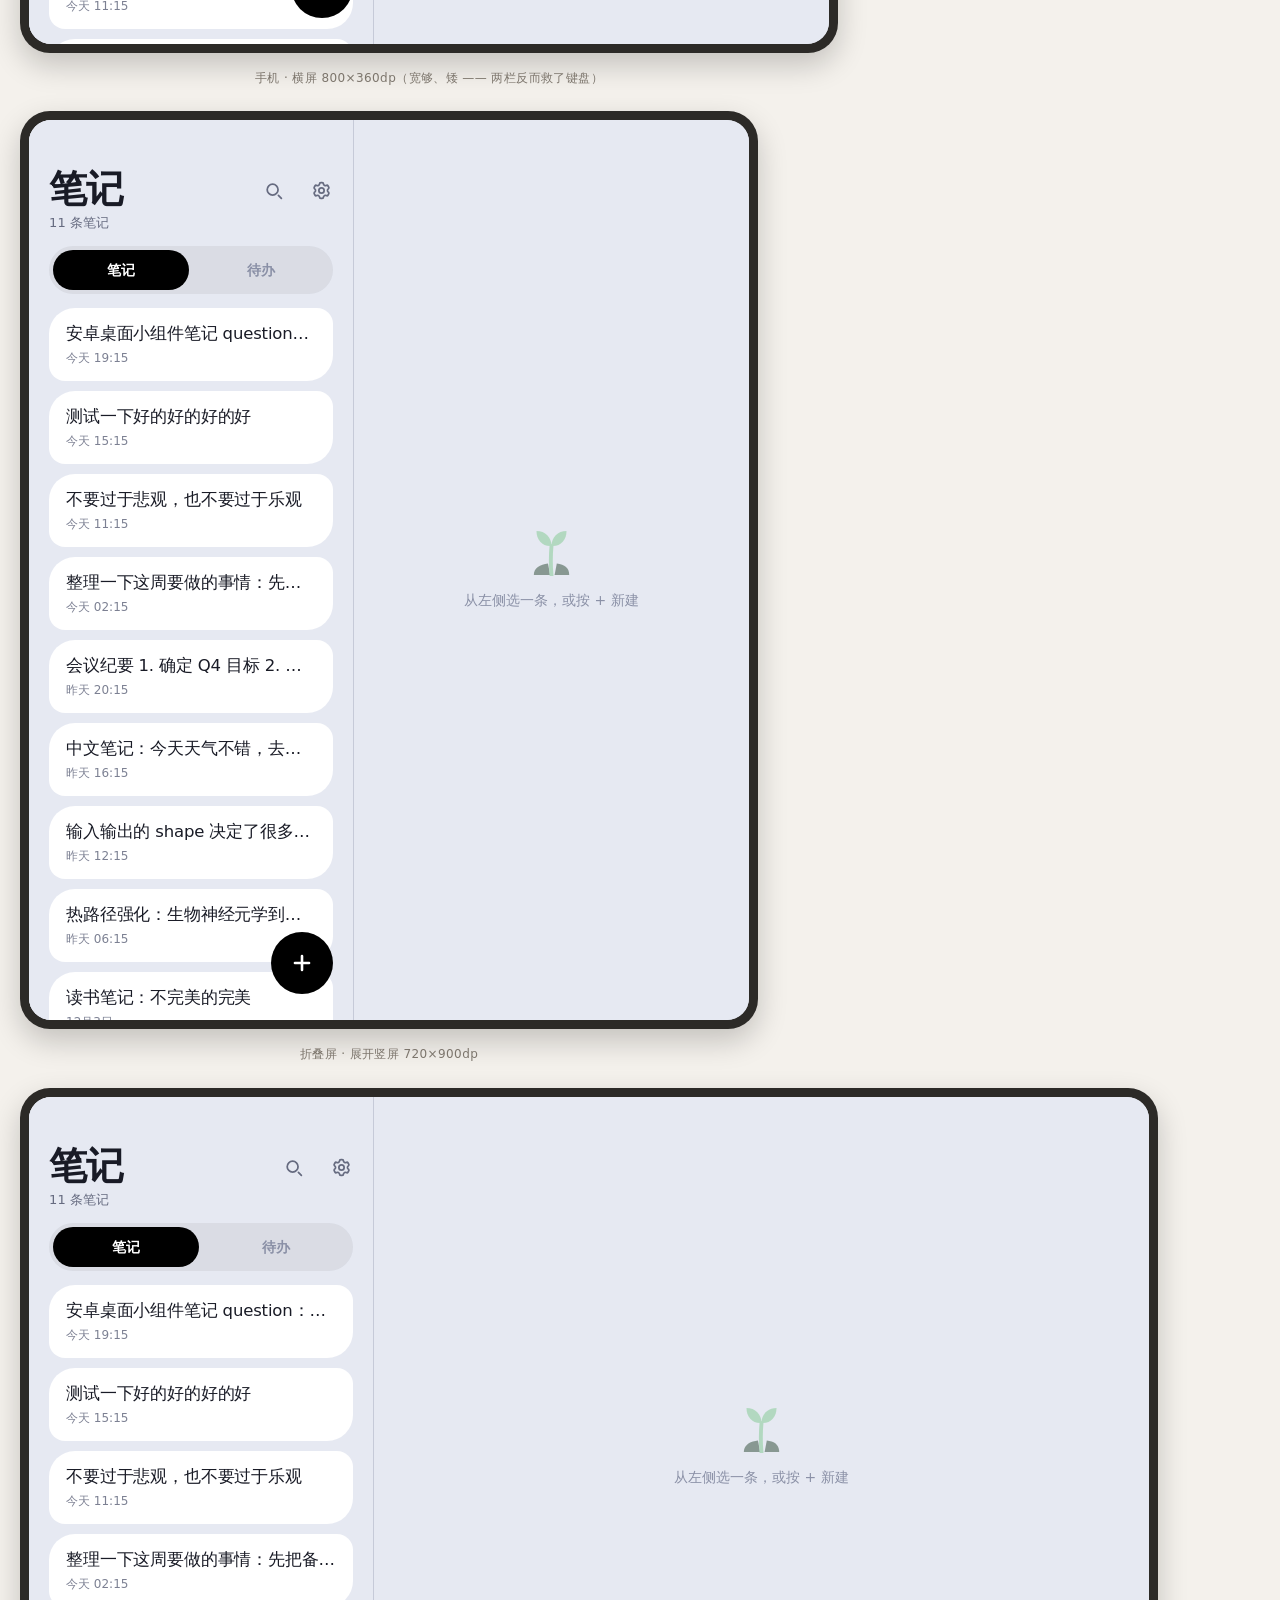
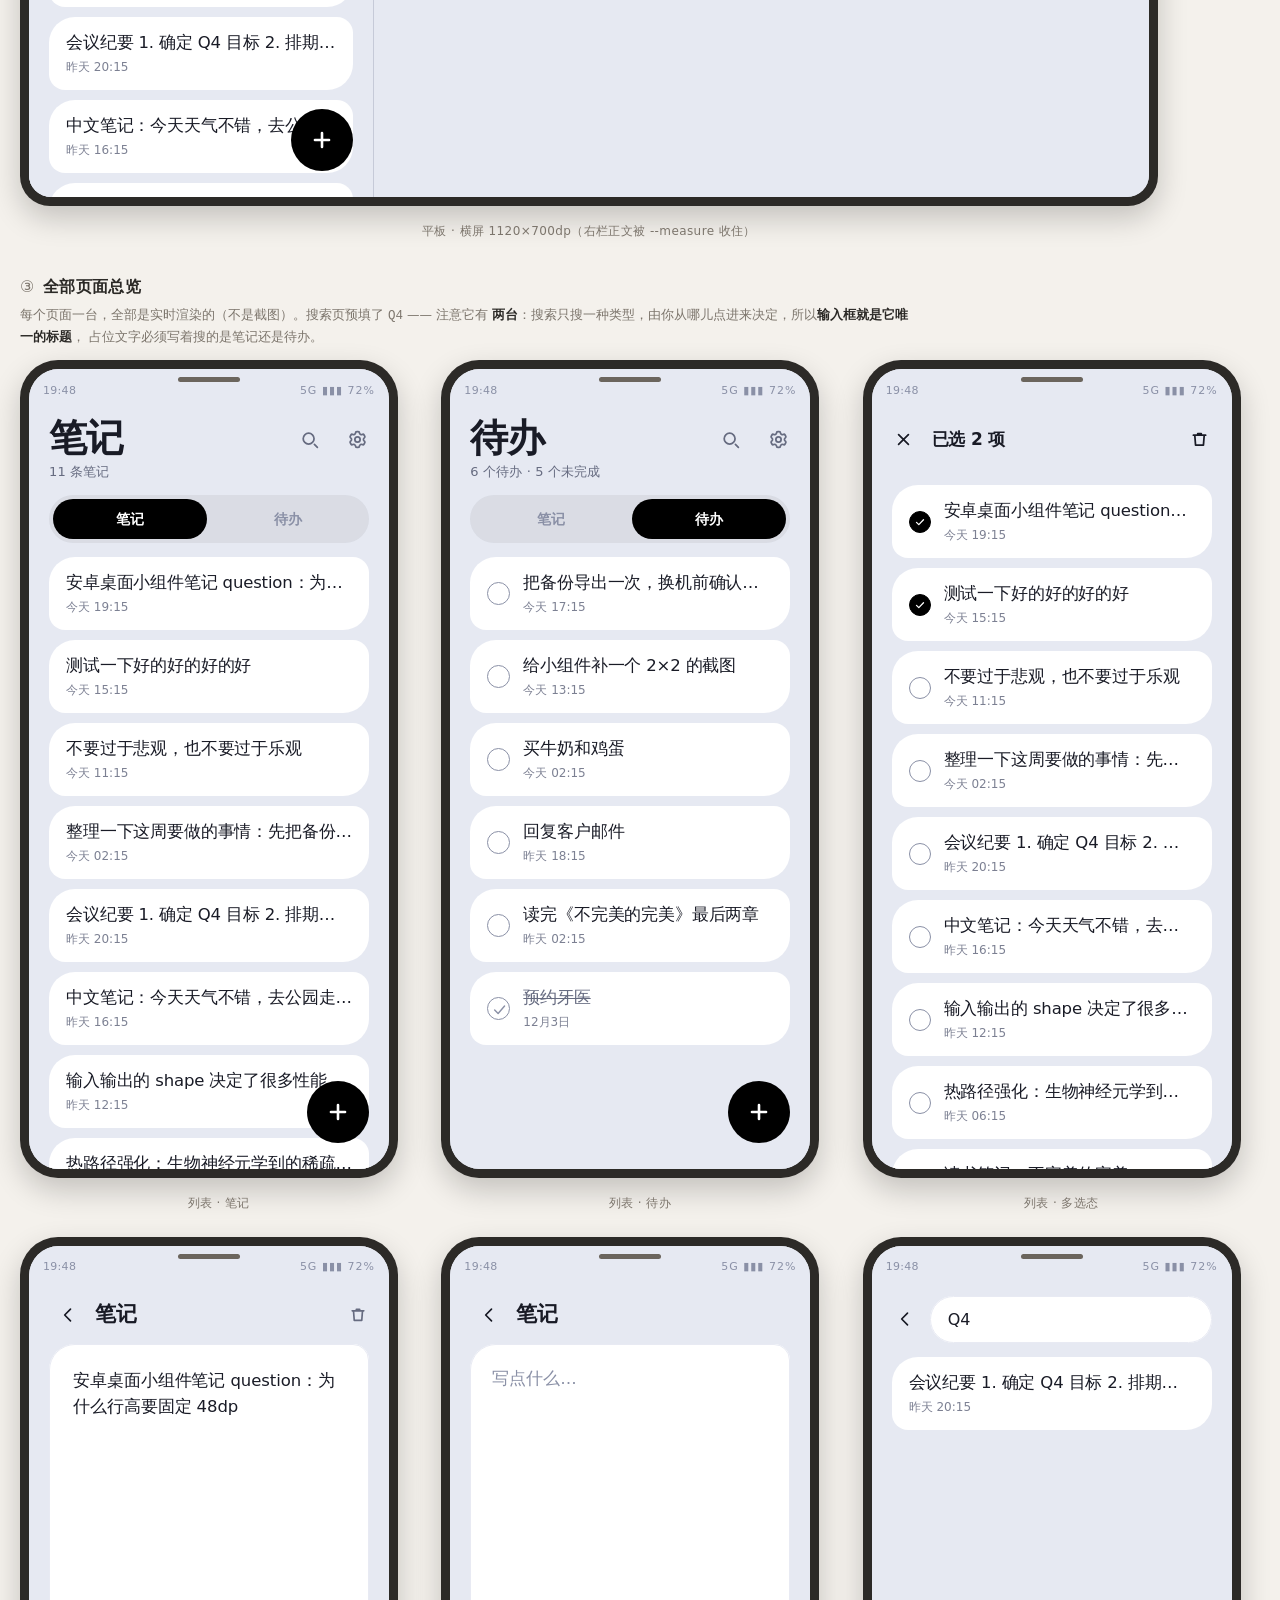
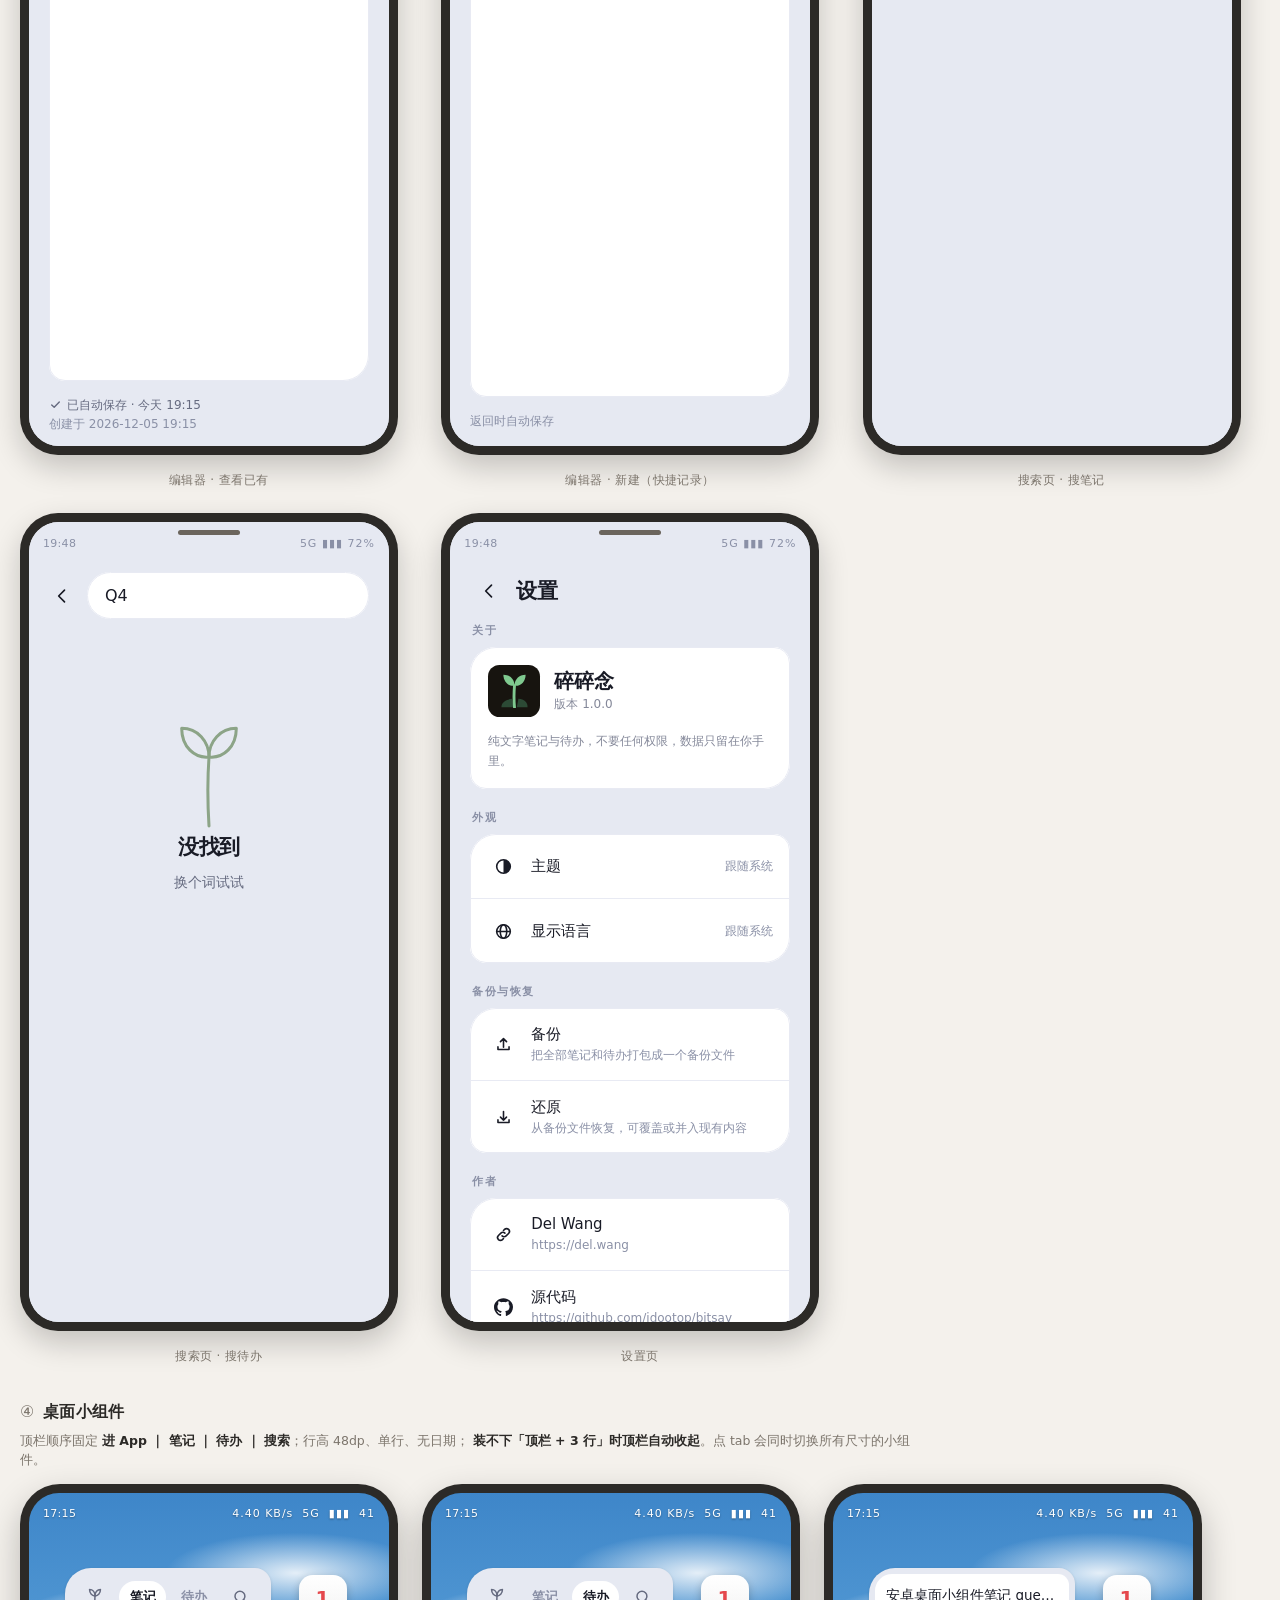
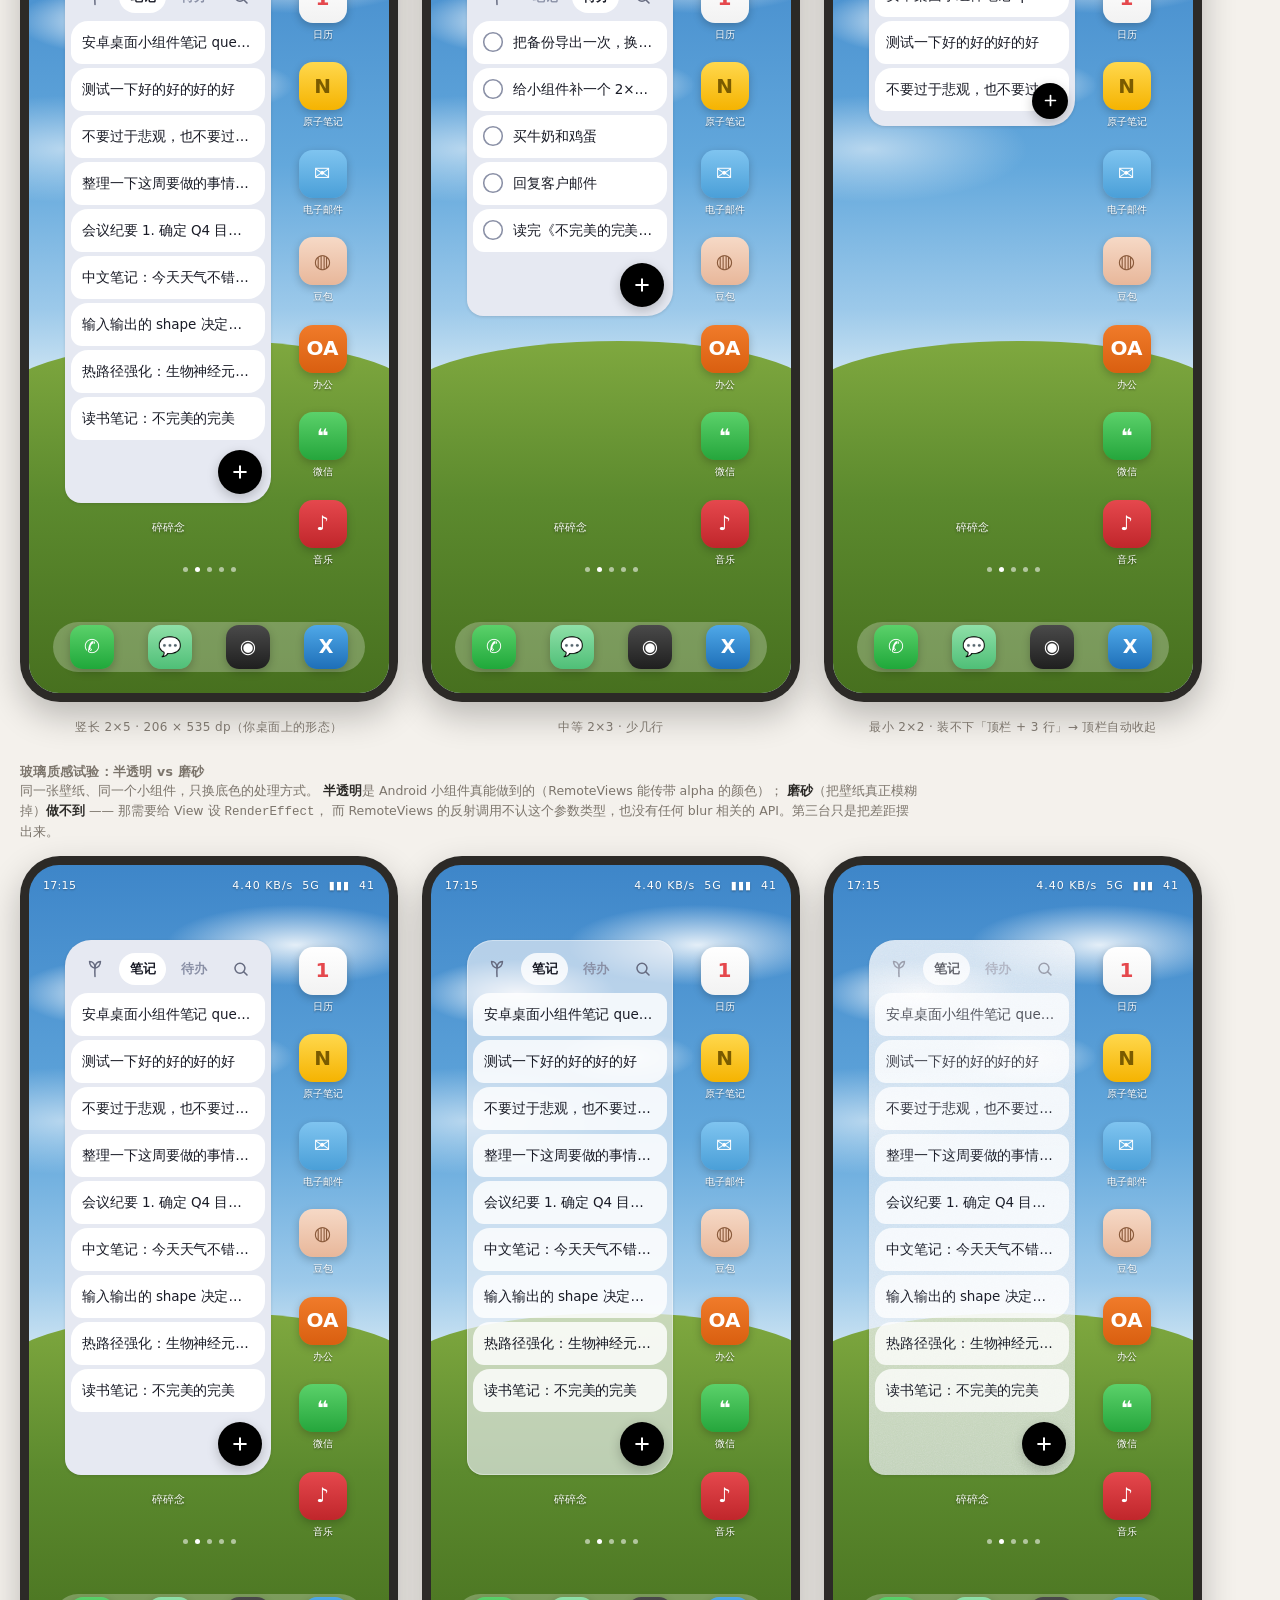
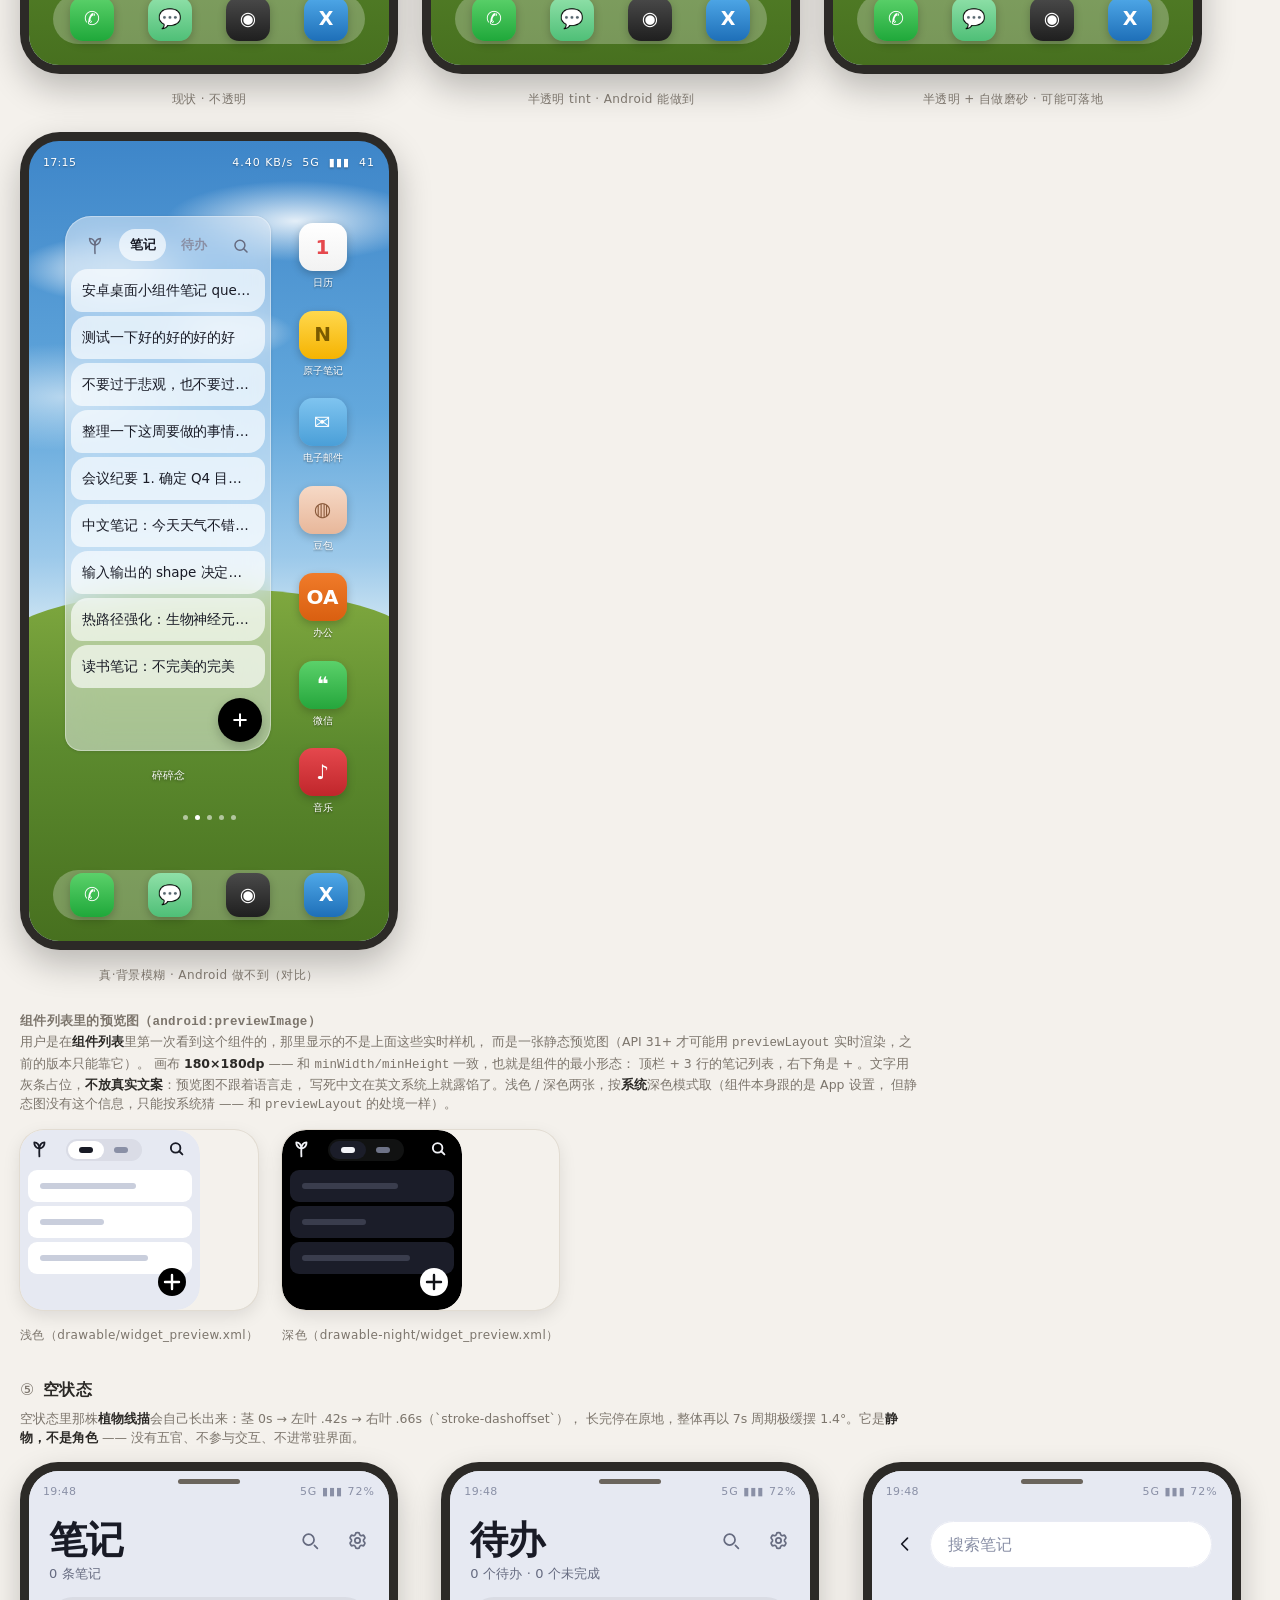
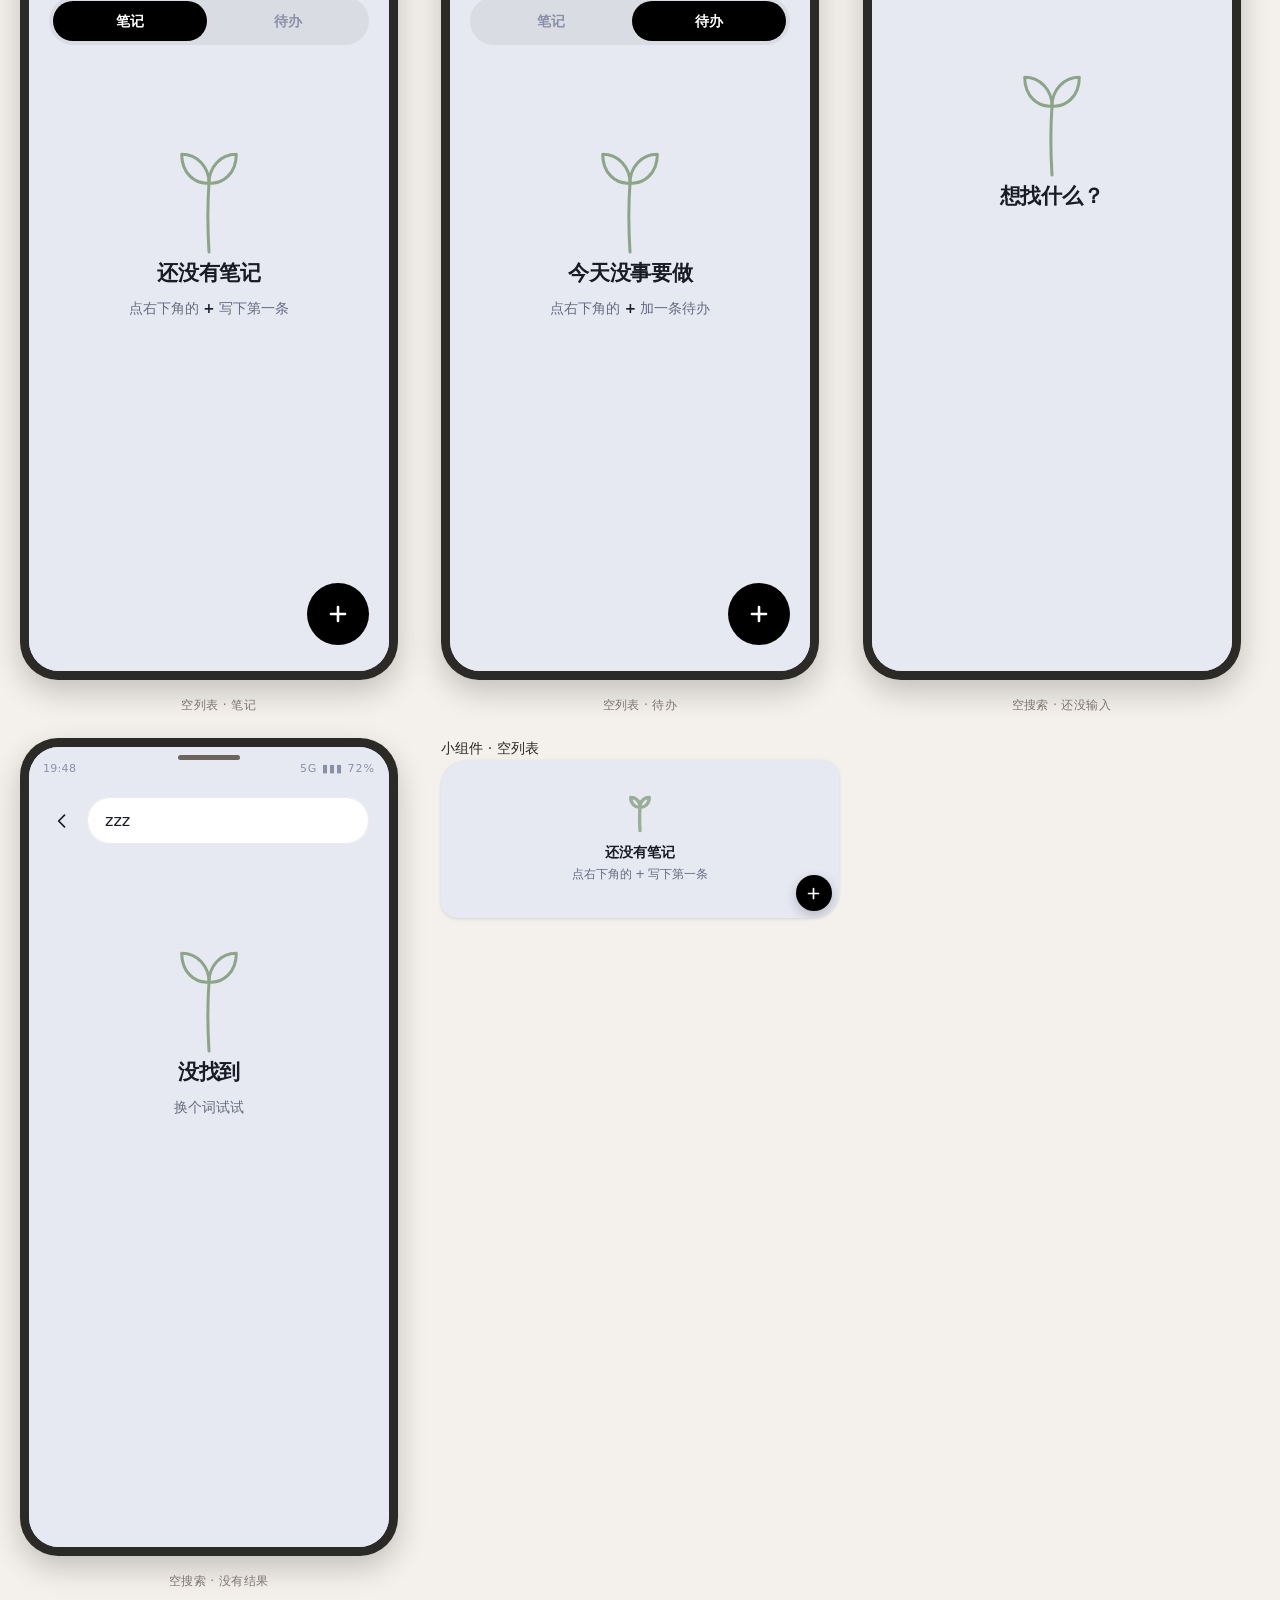
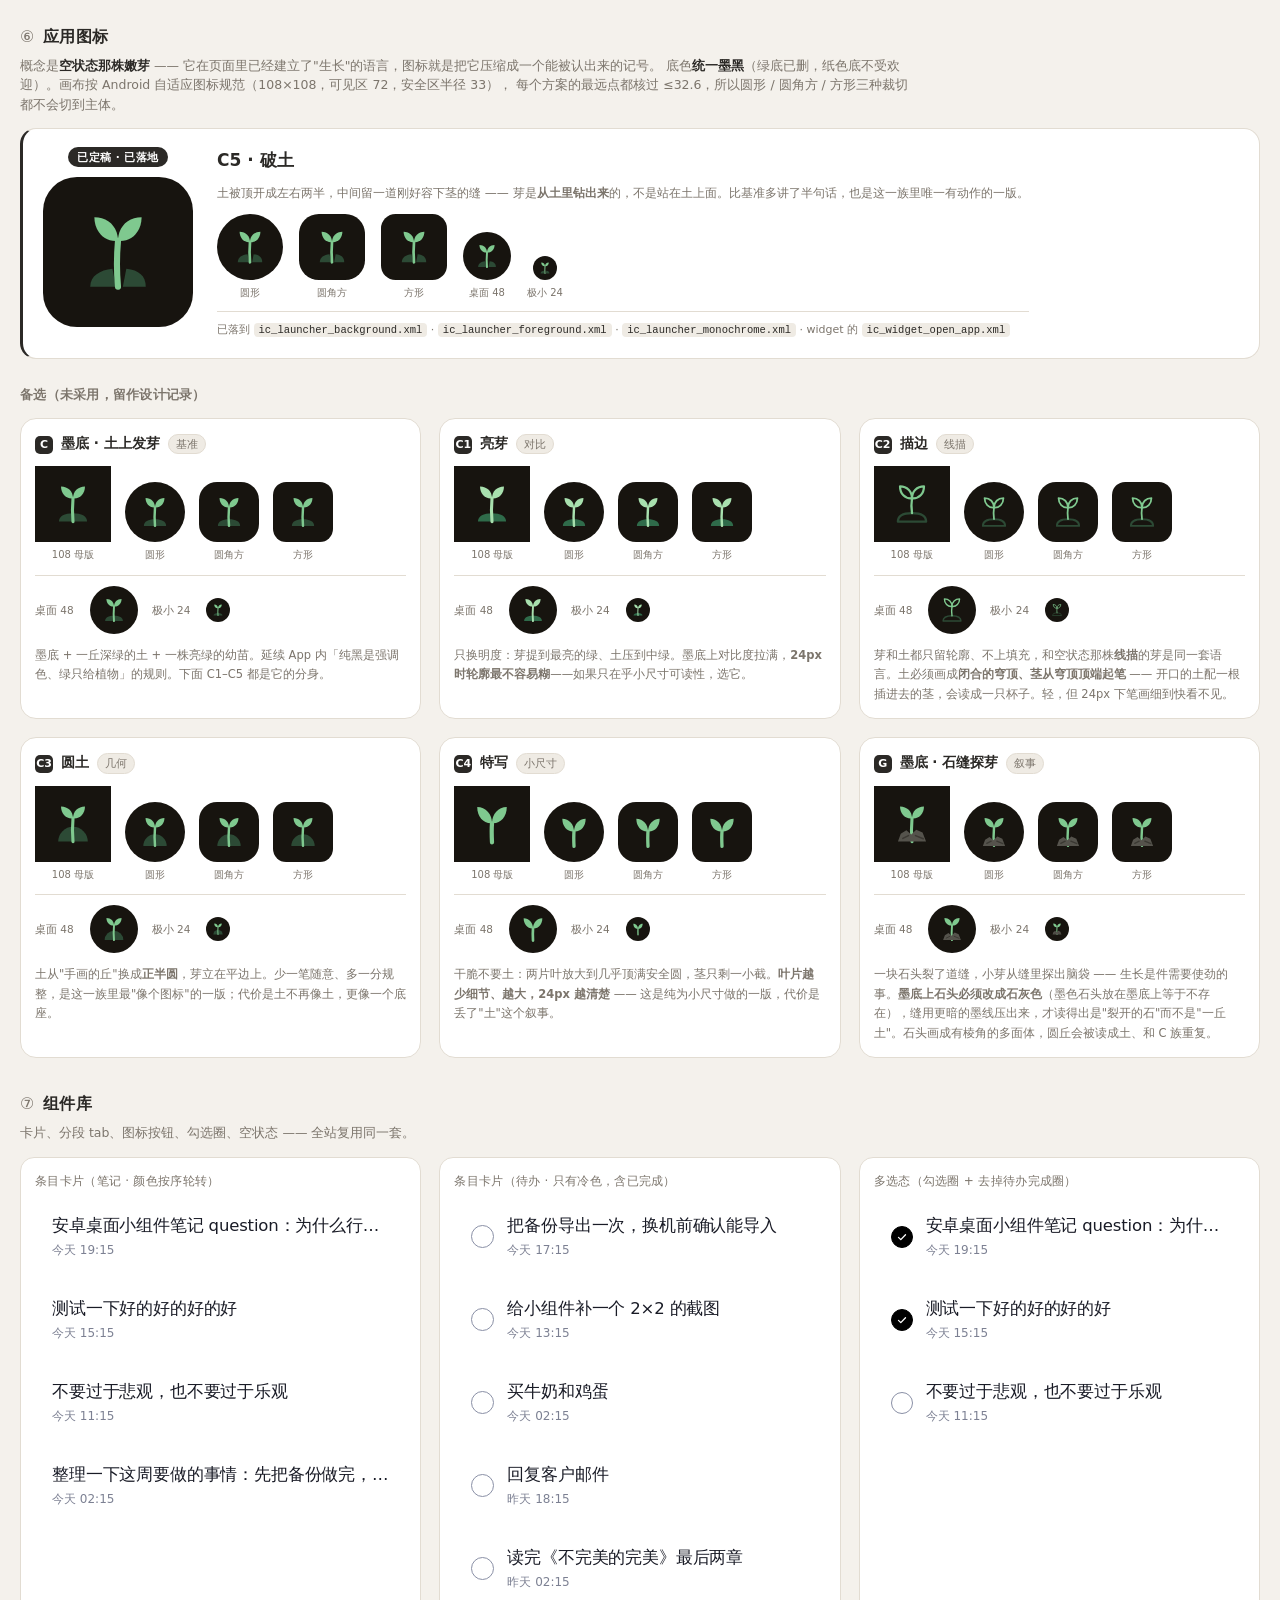
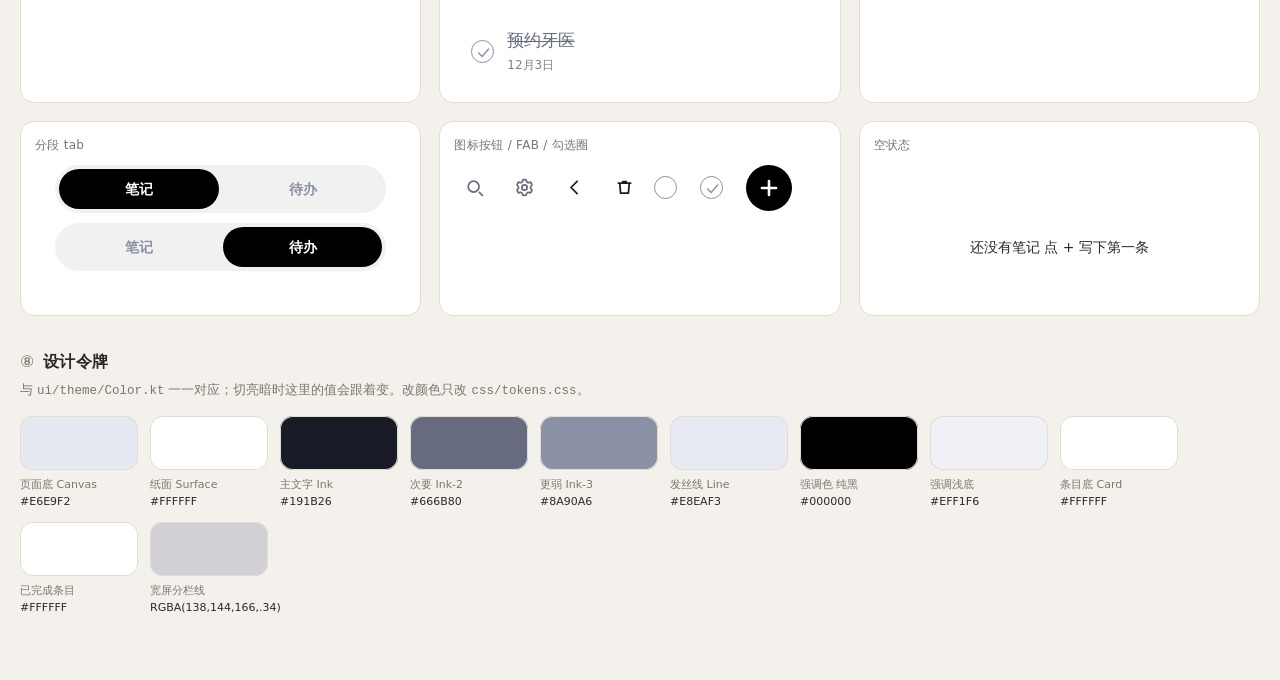
==== commit 8ae2c07a: "feat(widget): 小组件改半透明玻璃质感，磨砂在自己图层里做 真·背景模糊在 RemoteViews 里做不到 —— 类里没有任何 blur API，反射调用也只认 Bitmap/boole" ====
--- a/design/index.html
+++ b/design/index.html
@@ -71,6 +71,13 @@
     <b>装不下「顶栏 + 3 行」时顶栏自动收起</b>。点 tab 会同时切换所有尺寸的小组件。</p>
   <div class="stage" id="widgets"></div>
 
+  <h3 class="sect-sub3">玻璃质感试验：半透明 vs 磨砂</h3>
+  <p class="sect-sub">同一张壁纸、同一个小组件，只换底色的处理方式。
+    <b>半透明</b>是 Android 小组件真能做到的（RemoteViews 能传带 alpha 的颜色）；
+    <b>磨砂</b>（把壁纸真正模糊掉）<b>做不到</b> —— 那需要给 View 设 <code>RenderEffect</code>，
+    而 RemoteViews 的反射调用不认这个参数类型，也没有任何 blur 相关的 API。第三台只是把差距摆出来。</p>
+  <div class="stage" id="glasstrial"></div>
+
   <h3 class="sect-sub3">组件列表里的预览图（<code>android:previewImage</code>）</h3>
   <p class="sect-sub">用户是在<b>组件列表</b>里第一次看到这个组件的，那里显示的不是上面这些实时样机，
     而是一张静态预览图（API 31+ 才可能用 <code>previewLayout</code> 实时渲染，之前的版本只能靠它）。
--- a/design/css/pages/widget.css
+++ b/design/css/pages/widget.css
@@ -139,3 +139,85 @@
   box-shadow:0 0 0 1px var(--sh-line), 0 6px 18px rgba(0,0,0,.10);
 }
 .wprev svg{ display:block; border-radius:24px; }
+
+
+/* ==========================================================================
+   玻璃质感试验：半透明 vs 磨砂
+   --------------------------------------------------------------------------
+   半透明（.glass--tint）—— **Android 小组件真能做到**。
+   底色带 alpha 即可：RemoteViews 用 setBackgroundColor / setBackgroundTintList
+   都能传带透明度的颜色，壁纸会透出来。
+
+   磨砂（.glass--blur）—— **Android 小组件做不到**，这里只是把差距摆出来看。
+   它靠 CSS 的 backdrop-filter，把背后的壁纸真正模糊掉；Android 侧要做同样的事
+   需要给 View 设 RenderEffect，而 RemoteViews 的反射调用只认这些参数类型：
+     Bitmap / boolean / Bundle / CharSequence / ColorStateList / float / Icon /
+     int / Intent / long / String
+   RenderEffect 不在其中，也没有任何 blur 相关的 RemoteViews API。
+   ========================================================================== */
+.glass--tint{
+  --w-tile: rgba(238,241,248,.66);
+  --w-row:  rgba(255,255,255,.82);
+}
+[data-dark="1"] .glass--tint{
+  --w-tile: rgba(16,17,25,.58);
+  --w-row:  rgba(27,29,41,.74);
+}
+/* 玻璃总得有一条边，否则在浅色壁纸上会化开 */
+.glass--tint, .glass--blur{
+  box-shadow:var(--e-widget), inset 0 0 0 1px rgba(255,255,255,.34);
+}
+[data-dark="1"] .glass--tint, [data-dark="1"] .glass--blur{
+  box-shadow:var(--e-widget), inset 0 0 0 1px rgba(255,255,255,.12);
+}
+
+.glass--blur{
+  --w-tile: rgba(238,241,248,.52);
+  --w-row:  rgba(255,255,255,.66);
+  backdrop-filter:blur(18px) saturate(1.15);
+  -webkit-backdrop-filter:blur(18px) saturate(1.15);
+}
+[data-dark="1"] .glass--blur{
+  --w-tile: rgba(16,17,25,.46);
+  --w-row:  rgba(27,29,41,.60);
+}
+
+
+/* --------------------------------------------------------------------------
+   半透明 + 自己在组件里做磨砂（.glass--frost）
+   --------------------------------------------------------------------------
+   模糊**背景**不可能（RemoteViews 传不了 RenderEffect），但"磨砂"本身是一种
+   **材质错觉**：真实毛玻璃的样子 = 半透明 + 极细的颗粒 + 一条高光边 + 雾面感，
+   并不要求背后真的糊掉。所以这一版完全不依赖模糊，全在组件自己的图层里做：
+
+     · 半透明底色          → 壁纸透进来（RemoteViews 能传带 alpha 的颜色）
+     · 细噪点叠层          → 雾面颗粒（Android 侧 = 一张可平铺的小 PNG + BitmapDrawable）
+     · 顶部一道柔和高光    → 玻璃的厚度感（shape gradient）
+     · 1px 白描边          → 边缘不化开（shape stroke）
+
+   这一档才是**可能真机落地**的"磨砂"。右边那台 backdrop-filter 只是对照组。
+   -------------------------------------------------------------------------- */
+.glass--frost{
+  --w-tile: rgba(242,245,251,.68);
+  --w-row:  rgba(255,255,255,.78);
+}
+[data-dark="1"] .glass--frost{
+  --w-tile: rgba(18,20,28,.60);
+  --w-row:  rgba(30,33,45,.72);
+}
+.glass--frost::after{
+  content:""; position:absolute; inset:0; z-index:9; pointer-events:none;
+  background-image:url("data:image/svg+xml,%3Csvg xmlns='http://www.w3.org/2000/svg' width='140' height='140'%3E%3Cfilter id='n'%3E%3CfeTurbulence type='fractalNoise' baseFrequency='.9' numOctaves='4' stitchTiles='stitch'/%3E%3CfeColorMatrix type='saturate' values='0'/%3E%3C/filter%3E%3Crect width='140' height='140' filter='url(%23n)'/%3E%3C/svg%3E");
+  background-size:140px 140px;
+  opacity:.30; mix-blend-mode:overlay;
+}
+[data-dark="1"] .glass--frost::after{ opacity:.22; mix-blend-mode:soft-light; }
+/* 顶部高光：玻璃受压的那道亮边 */
+.glass--frost::before{
+  content:""; position:absolute; inset:0; z-index:8; pointer-events:none;
+  background:linear-gradient(180deg, rgba(255,255,255,.34), rgba(255,255,255,0) 42%);
+  border-radius:inherit;
+}
+[data-dark="1"] .glass--frost::before{
+  background:linear-gradient(180deg, rgba(255,255,255,.10), rgba(255,255,255,0) 42%);
+}
